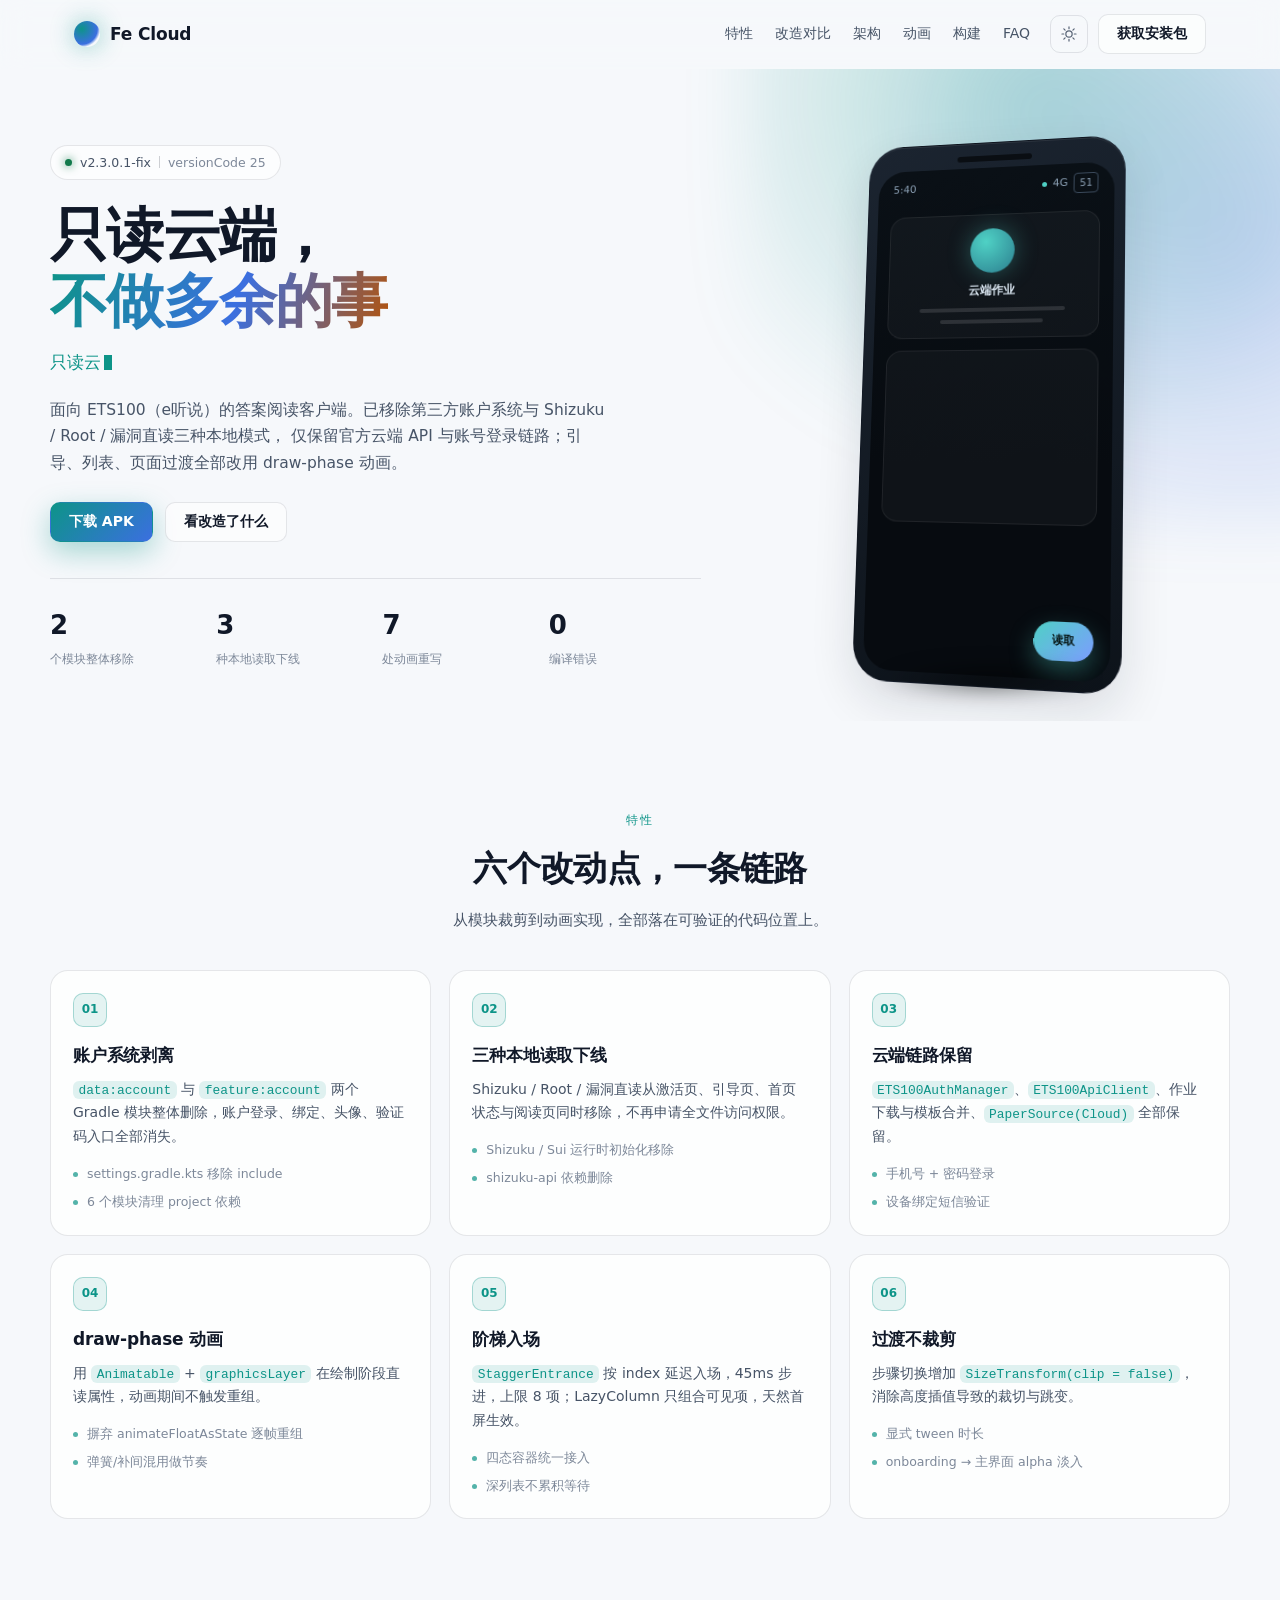
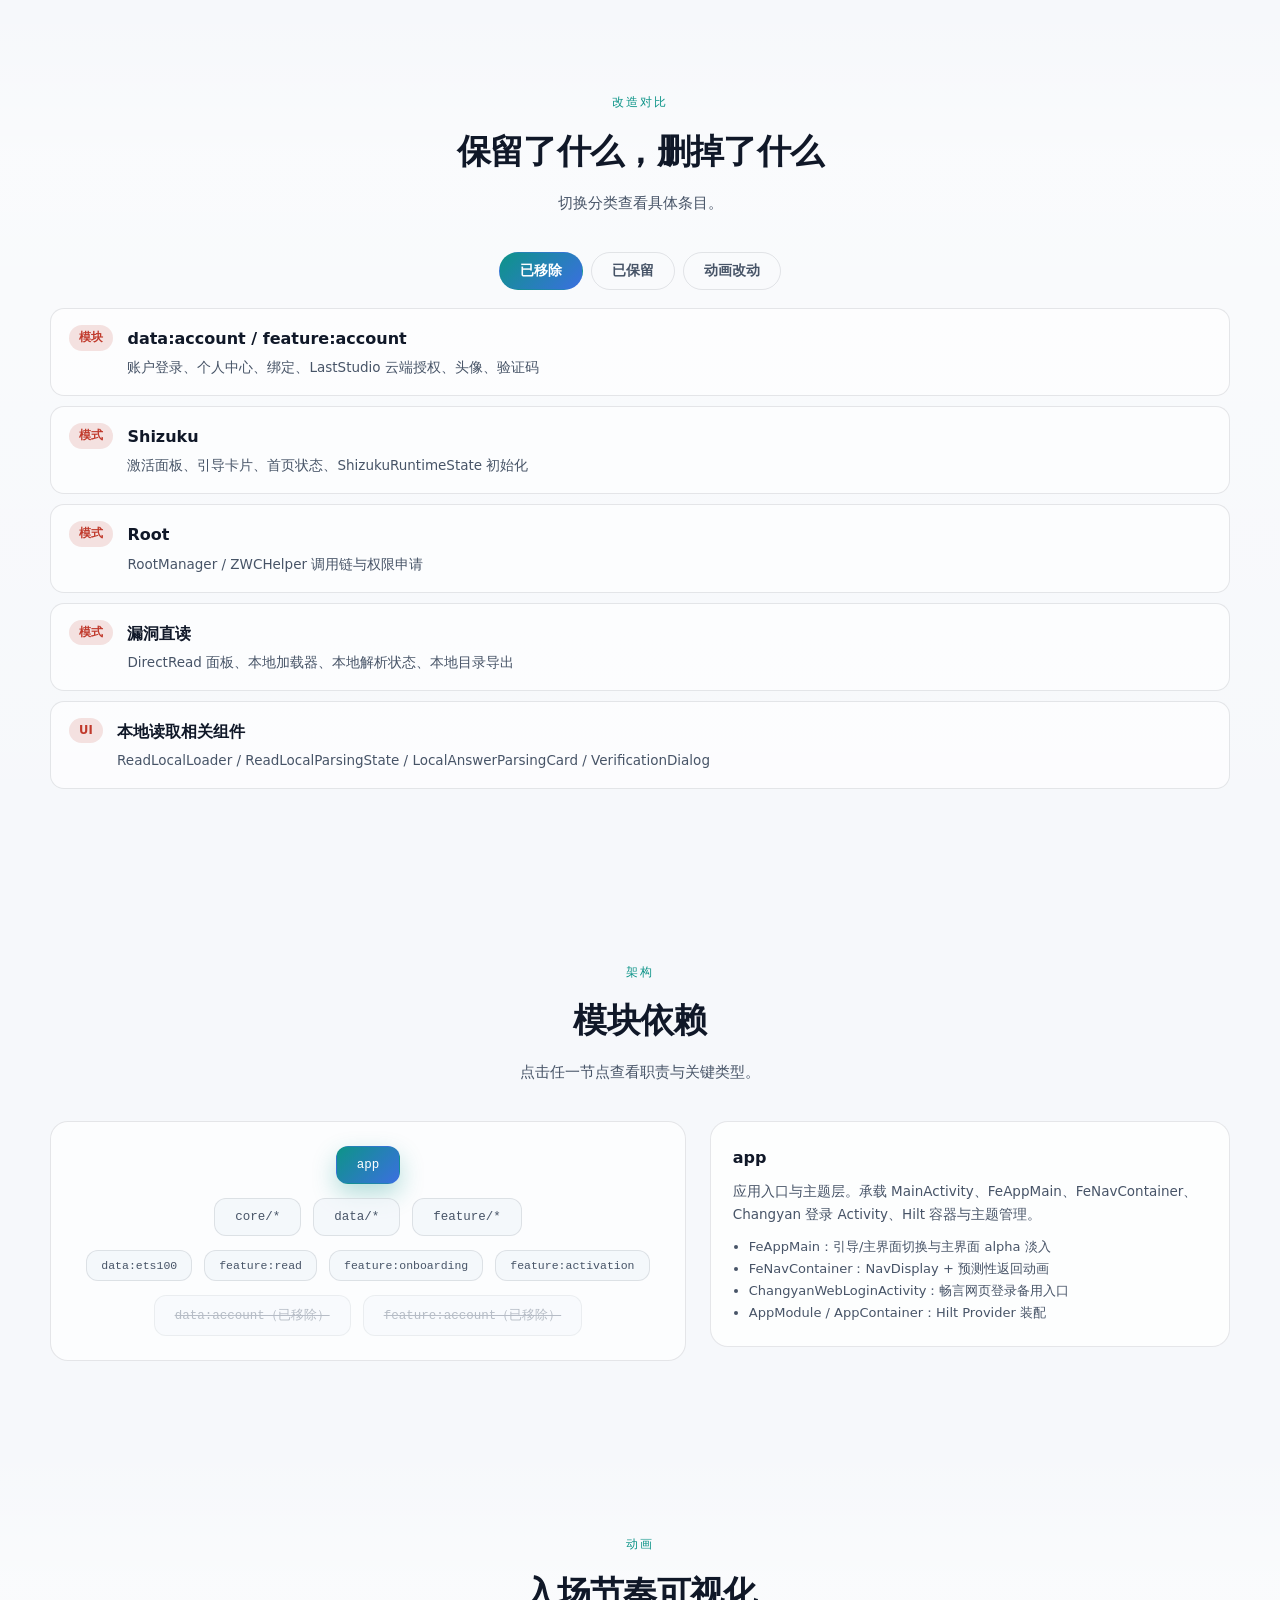
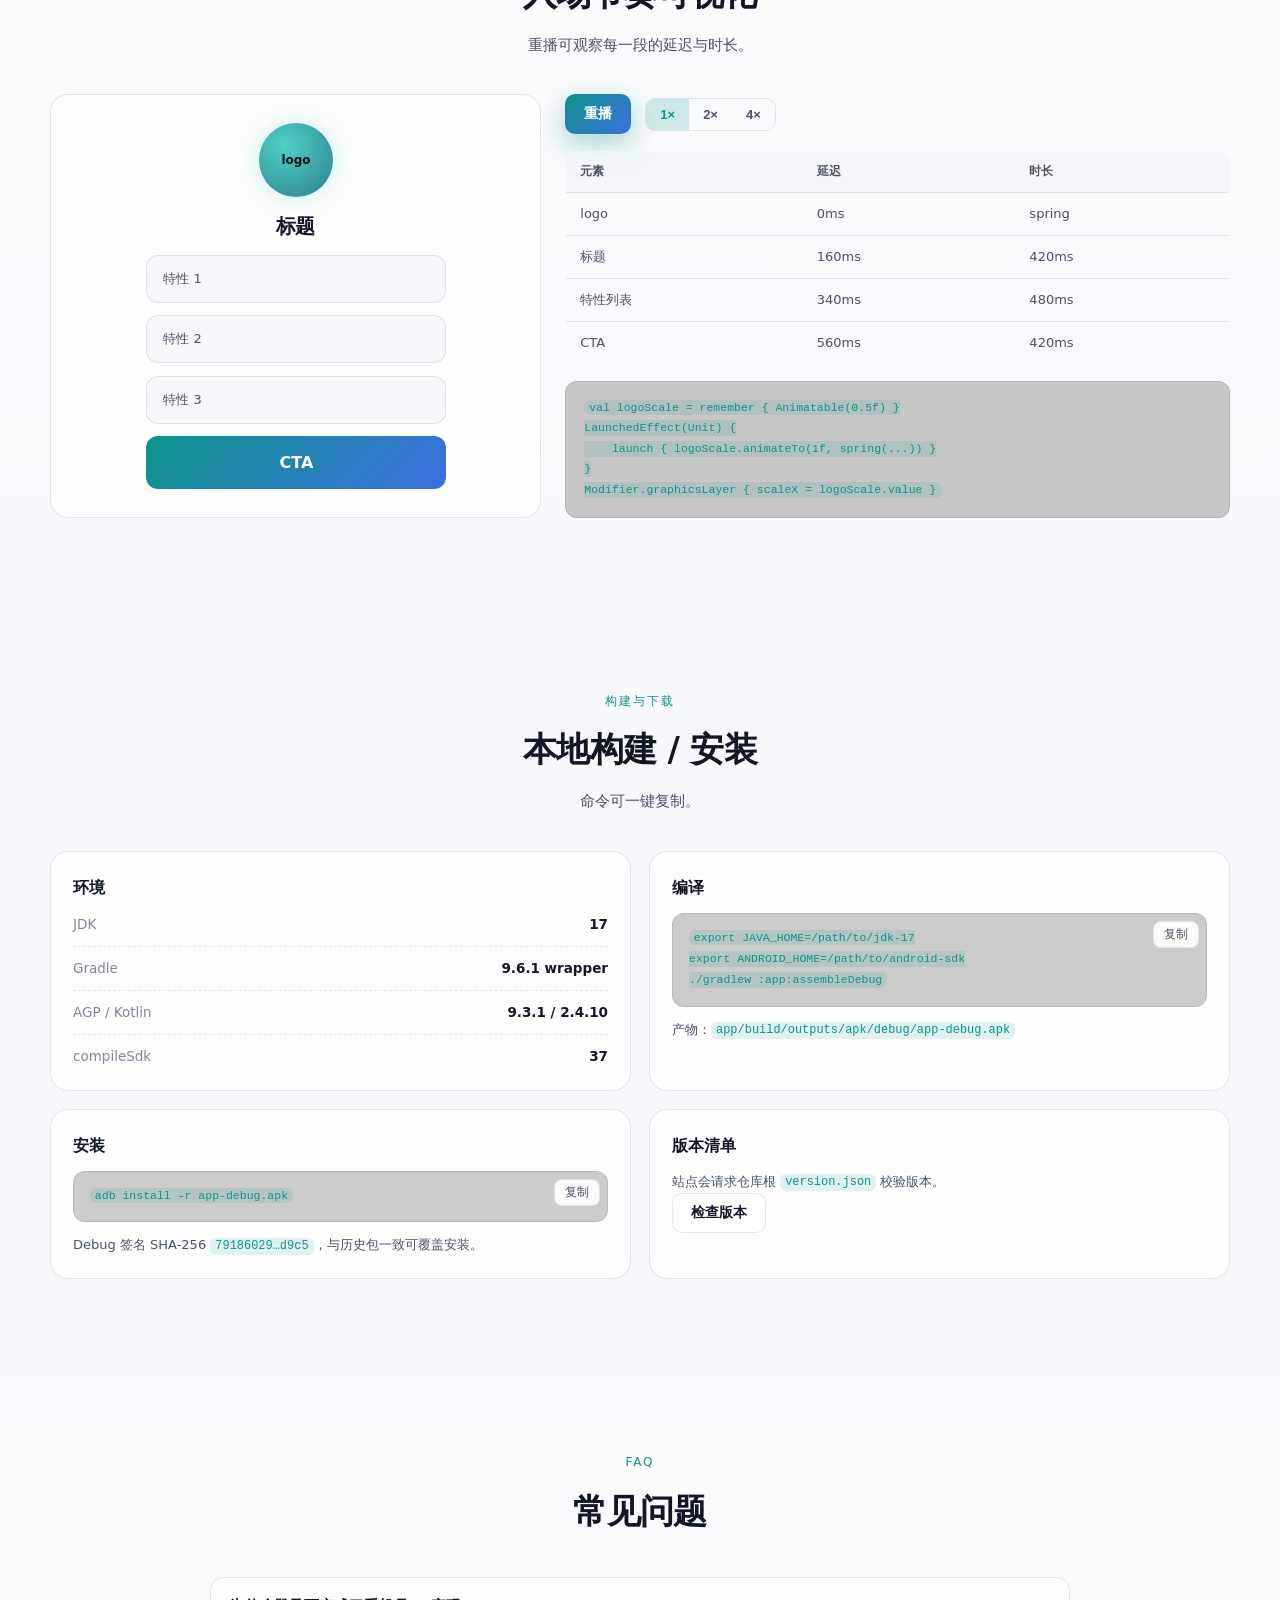
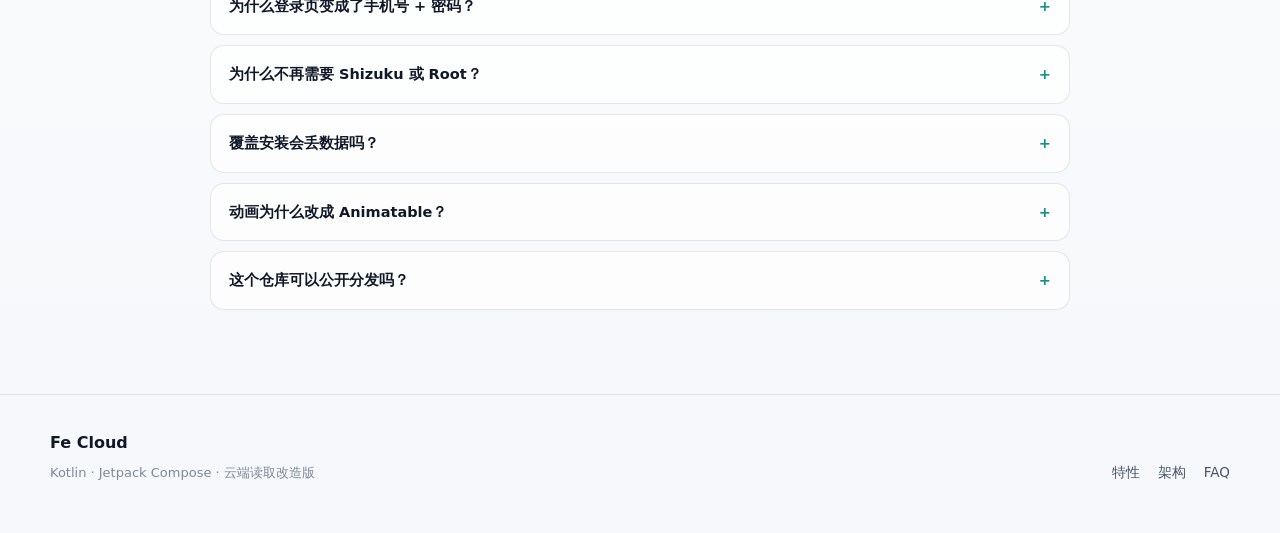
==== docs/index.html @ 799d650d "feat: 移除第三方账户与本地读取模式，仅保留云端链路；新增介绍站(docs)与 Pages 工作流" ====
<!DOCTYPE html>
<html lang="zh-CN" data-theme="dark">
<head>
<meta charset="UTF-8" />
<meta name="viewport" content="width=device-width, initial-scale=1, viewport-fit=cover" />
<title>Fe Cloud · ETS100 云端答案阅读器</title>
<meta name="description" content="Fe Cloud 是面向 ETS100（e听说）的云端答案阅读器：移除第三方账户与本地读取模式，仅保留云端 API 链路，Compose 动画全链路优化。" />
<meta name="theme-color" content="#0b0f14" />
<link rel="icon" href="assets/icon-192.png" type="image/png" />
<link rel="apple-touch-icon" href="assets/icon-192.png" />
<link rel="stylesheet" href="assets/style.css" />
<link rel="manifest" href="manifest.webmanifest" />
<script>
  /* 首屏前定主题，避免闪烁 */
  (function () {
    try {
      var t = localStorage.getItem("fe-cloud-theme");
      if (!t) t = matchMedia("(prefers-color-scheme: light)").matches ? "light" : "dark";
      document.documentElement.setAttribute("data-theme", t);
    } catch (e) {}
  })();
</script>
<meta property="og:title" content="Fe Cloud · ETS100 云端答案阅读器" />
<meta property="og:description" content="仅保留云端读取的 Compose 客户端，含完整动画与模块架构说明。" />
</head>
<body>
<div class="scroll-progress" id="scrollProgress" aria-hidden="true"></div>

<header class="nav" id="nav">
  <div class="nav-inner">
    <a class="brand" href="#top">
      <span class="brand-mark" aria-hidden="true"></span>
      <span class="brand-text">Fe Cloud</span>
    </a>
    <nav class="nav-links" aria-label="主导航">
      <a href="#features">特性</a>
      <a href="#diff">改造对比</a>
      <a href="#arch">架构</a>
      <a href="#motion">动画</a>
      <a href="#build">构建</a>
      <a href="#faq">FAQ</a>
    </nav>
    <div class="nav-actions">
      <button class="icon-btn" id="themeToggle" aria-label="切换主题" title="切换主题">
        <svg class="theme-icon" viewBox="0 0 24 24" aria-hidden="true" focusable="false">
          <path class="ic-moon" d="M21 12.8A9 9 0 1 1 11.2 3a7 7 0 0 0 9.8 9.8Z" />
          <g class="ic-sun">
            <circle cx="12" cy="12" r="4.2" />
            <path d="M12 2.6v2.4M12 19v2.4M2.6 12h2.4M19 12h2.4M5.1 5.1l1.7 1.7M17.2 17.2l1.7 1.7M18.9 5.1l-1.7 1.7M6.8 17.2l-1.7 1.7" />
          </g>
        </svg>
      </button>
      <a class="btn btn-ghost" href="#build">获取安装包</a>
      <button class="icon-btn nav-burger" id="navBurger" aria-label="打开菜单" aria-expanded="false">
        <span></span><span></span><span></span>
      </button>
    </div>
  </div>
</header>

<main id="top">
  <section class="hero" id="hero">
    <div class="hero-glow" aria-hidden="true"></div>
    <div class="hero-grid">
      <div class="hero-copy">
        <div class="pill" id="versionPill">
          <span class="pill-dot"></span>
          <span id="versionText">v2.3.0.1-fix</span>
          <span class="pill-sep"></span>
          <span class="pill-muted">versionCode <span id="versionCode">25</span></span>
        </div>
        <h1 class="hero-title">
          只读云端，<br />
          <span class="grad">不做多余的事</span>
        </h1>
        <p class="hero-sub" id="typer" aria-live="polite"></p>
        <p class="hero-desc">
          面向 ETS100（e听说）的答案阅读客户端。已移除第三方账户系统与 Shizuku / Root / 漏洞直读三种本地模式，
          仅保留官方云端 API 与账号登录链路；引导、列表、页面过渡全部改用 draw-phase 动画。
        </p>
        <div class="hero-cta">
          <a class="btn btn-primary" href="#build">下载 APK</a>
          <a class="btn btn-ghost" href="#diff">看改造了什么</a>
        </div>
        <div class="hero-stats" id="heroStats">
          <div class="stat">
            <span class="stat-num" data-count="2">0</span>
            <span class="stat-label">个模块整体移除</span>
          </div>
          <div class="stat">
            <span class="stat-num" data-count="3">0</span>
            <span class="stat-label">种本地读取下线</span>
          </div>
          <div class="stat">
            <span class="stat-num" data-count="7">0</span>
            <span class="stat-label">处动画重写</span>
          </div>
          <div class="stat">
            <span class="stat-num" data-count="0">0</span>
            <span class="stat-label">编译错误</span>
          </div>
        </div>
      </div>

      <div class="hero-device" id="tiltCard">
        <div class="device">
          <div class="device-notch"></div>
          <div class="device-screen">
            <div class="screen-statusbar">
              <span>5:40</span>
              <span class="sb-right"><i class="sb-dot"></i> 4G <span class="sb-batt">51</span></span>
            </div>
            <div class="screen-body">
              <div class="screen-card screen-hero">
                <div class="sc-icon"></div>
                <div class="sc-title">云端作业</div>
                <div class="sc-line"></div>
                <div class="sc-line short"></div>
              </div>
              <div class="screen-card screen-stagger" id="staggerDemo">
                <div class="st-item"></div>
                <div class="st-item"></div>
                <div class="st-item"></div>
                <div class="st-item"></div>
              </div>
            </div>
            <div class="screen-fab">读取</div>
          </div>
        </div>
        <div class="device-shadow" aria-hidden="true"></div>
      </div>
    </div>
  </section>

  <section class="section" id="features">
    <div class="section-head">
      <span class="eyebrow">特性</span>
      <h2>六个改动点，一条链路</h2>
      <p>从模块裁剪到动画实现，全部落在可验证的代码位置上。</p>
    </div>
    <div class="cards" id="featureCards">
      <article class="card" data-spot>
        <div class="card-icon">01</div>
        <h3>账户系统剥离</h3>
        <p><code>data:account</code> 与 <code>feature:account</code> 两个 Gradle 模块整体删除，账户登录、绑定、头像、验证码入口全部消失。</p>
        <ul class="card-list">
          <li>settings.gradle.kts 移除 include</li>
          <li>6 个模块清理 project 依赖</li>
        </ul>
      </article>
      <article class="card" data-spot>
        <div class="card-icon">02</div>
        <h3>三种本地读取下线</h3>
        <p>Shizuku / Root / 漏洞直读从激活页、引导页、首页状态与阅读页同时移除，不再申请全文件访问权限。</p>
        <ul class="card-list">
          <li>Shizuku / Sui 运行时初始化移除</li>
          <li>shizuku-api 依赖删除</li>
        </ul>
      </article>
      <article class="card" data-spot>
        <div class="card-icon">03</div>
        <h3>云端链路保留</h3>
        <p><code>ETS100AuthManager</code>、<code>ETS100ApiClient</code>、作业下载与模板合并、<code>PaperSource(Cloud)</code> 全部保留。</p>
        <ul class="card-list">
          <li>手机号 + 密码登录</li>
          <li>设备绑定短信验证</li>
        </ul>
      </article>
      <article class="card" data-spot>
        <div class="card-icon">04</div>
        <h3>draw-phase 动画</h3>
        <p>用 <code>Animatable</code> + <code>graphicsLayer</code> 在绘制阶段直读属性，动画期间不触发重组。</p>
        <ul class="card-list">
          <li>摒弃 animateFloatAsState 逐帧重组</li>
          <li>弹簧/补间混用做节奏</li>
        </ul>
      </article>
      <article class="card" data-spot>
        <div class="card-icon">05</div>
        <h3>阶梯入场</h3>
        <p><code>StaggerEntrance</code> 按 index 延迟入场，45ms 步进，上限 8 项；LazyColumn 只组合可见项，天然首屏生效。</p>
        <ul class="card-list">
          <li>四态容器统一接入</li>
          <li>深列表不累积等待</li>
        </ul>
      </article>
      <article class="card" data-spot>
        <div class="card-icon">06</div>
        <h3>过渡不裁剪</h3>
        <p>步骤切换增加 <code>SizeTransform(clip = false)</code>，消除高度插值导致的裁切与跳变。</p>
        <ul class="card-list">
          <li>显式 tween 时长</li>
          <li>onboarding → 主界面 alpha 淡入</li>
        </ul>
      </article>
    </div>
  </section>

  <section class="section section-alt" id="diff">
    <div class="section-head">
      <span class="eyebrow">改造对比</span>
      <h2>保留了什么，删掉了什么</h2>
      <p>切换分类查看具体条目。</p>
    </div>
    <div class="tabs" role="tablist" aria-label="改造对比">
      <button class="tab is-active" role="tab" aria-selected="true" data-tab="removed">已移除</button>
      <button class="tab" role="tab" aria-selected="false" data-tab="kept">已保留</button>
      <button class="tab" role="tab" aria-selected="false" data-tab="anim">动画改动</button>
    </div>
    <div class="tab-panels">
      <div class="tab-panel is-active" data-panel="removed" role="tabpanel">
        <div class="list-row"><span class="tag tag-red">模块</span><div><b>data:account / feature:account</b><p>账户登录、个人中心、绑定、LastStudio 云端授权、头像、验证码</p></div></div>
        <div class="list-row"><span class="tag tag-red">模式</span><div><b>Shizuku</b><p>激活面板、引导卡片、首页状态、ShizukuRuntimeState 初始化</p></div></div>
        <div class="list-row"><span class="tag tag-red">模式</span><div><b>Root</b><p>RootManager / ZWCHelper 调用链与权限申请</p></div></div>
        <div class="list-row"><span class="tag tag-red">模式</span><div><b>漏洞直读</b><p>DirectRead 面板、本地加载器、本地解析状态、本地目录导出</p></div></div>
        <div class="list-row"><span class="tag tag-red">UI</span><div><b>本地读取相关组件</b><p>ReadLocalLoader / ReadLocalParsingState / LocalAnswerParsingCard / VerificationDialog</p></div></div>
      </div>
      <div class="tab-panel" data-panel="kept" role="tabpanel">
        <div class="list-row"><span class="tag tag-green">账号</span><div><b>ETS100AuthManager</b><p>手机号 + 密码登录、token 持久化、设备绑定短信验证</p></div></div>
        <div class="list-row"><span class="tag tag-green">账号</span><div><b>ChangyanWebLoginActivity</b><p>畅言网页登录，作为账号获取的备用入口</p></div></div>
        <div class="list-row"><span class="tag tag-green">云端</span><div><b>ETS100ApiClient</b><p>作业列表、下载、模板合并、答案解析</p></div></div>
        <div class="list-row"><span class="tag tag-green">云端</span><div><b>PaperSource(Cloud) / CloudMerge</b><p>云端试卷数据模型与合并模板</p></div></div>
        <div class="list-row"><span class="tag tag-green">Native</span><div><b>libresolver.so / libcloud.so</b><p>arm64-v8a 原生解析组件</p></div></div>
      </div>
      <div class="tab-panel" data-panel="anim" role="tabpanel">
        <div class="list-row"><span class="tag tag-blue">引导</span><div><b>WelcomeStep</b><p>logo spring 缩放 + alpha，标题 160ms、特性 340ms、CTA 560ms 阶梯入场</p></div></div>
        <div class="list-row"><span class="tag tag-blue">引导</span><div><b>ModeStep / FinishStep</b><p>三段 stagger 上滑淡入，图标弹性缩放</p></div></div>
        <div class="list-row"><span class="tag tag-blue">引导</span><div><b>StepIndicator</b><p>连续进度条 scaleX 插值 + 文案淡入切换</p></div></div>
        <div class="list-row"><span class="tag tag-blue">切换</span><div><b>OnboardingScreen</b><p>slide + fade，SizeTransform(clip = false) 防裁剪</p></div></div>
        <div class="list-row"><span class="tag tag-blue">阅读</span><div><b>ReadScreen / ReadCloudContent</b><p>四态入场 + 列表项 StaggerEntrance（45ms 步进）</p></div></div>
        <div class="list-row"><span class="tag tag-blue">设置</span><div><b>SettingsScreen</b><p>内容块淡入 + 28dp 上滑</p></div></div>
      </div>
    </div>
  </section>

  <section class="section" id="arch">
    <div class="section-head">
      <span class="eyebrow">架构</span>
      <h2>模块依赖</h2>
      <p>点击任一节点查看职责与关键类型。</p>
    </div>
    <div class="arch-wrap">
      <div class="arch-graph" id="archGraph">
        <button class="node node-app" data-node="app">app</button>
        <div class="arch-row">
          <button class="node" data-node="core">core/*</button>
          <button class="node" data-node="data">data/*</button>
          <button class="node" data-node="feature">feature/*</button>
        </div>
        <div class="arch-row arch-row-sub">
          <button class="node node-sub" data-node="ets100">data:ets100</button>
          <button class="node node-sub" data-node="read">feature:read</button>
          <button class="node node-sub" data-node="onboarding">feature:onboarding</button>
          <button class="node node-sub" data-node="activation">feature:activation</button>
        </div>
        <div class="arch-row arch-row-sub">
          <button class="node node-removed" disabled>data:account（已移除）</button>
          <button class="node node-removed" disabled>feature:account（已移除）</button>
        </div>
      </div>
      <aside class="arch-detail" id="archDetail" aria-live="polite">
        <h3>选择左侧节点</h3>
        <p>每个模块的职责、关键类与被裁剪部分都会显示在这里。</p>
      </aside>
    </div>
  </section>

  <section class="section section-alt" id="motion">
    <div class="section-head">
      <span class="eyebrow">动画</span>
      <h2>入场节奏可视化</h2>
      <p>重播可观察每一段的延迟与时长。</p>
    </div>
    <div class="motion-demo">
      <div class="motion-stage" id="motionStage">
        <div class="m-node m-logo">logo</div>
        <div class="m-node m-title">标题</div>
        <div class="m-node m-row">特性 1</div>
        <div class="m-node m-row">特性 2</div>
        <div class="m-node m-row">特性 3</div>
        <div class="m-node m-cta">CTA</div>
      </div>
      <div class="motion-side">
        <div class="motion-controls">
          <button class="btn btn-primary" id="motionReplay">重播</button>
          <div class="speed" id="speedGroup" role="group" aria-label="速度">
            <button class="speed-btn is-active" data-speed="1">1×</button>
            <button class="speed-btn" data-speed="2">2×</button>
            <button class="speed-btn" data-speed="4">4×</button>
          </div>
        </div>
        <table class="timeline">
          <thead><tr><th>元素</th><th>延迟</th><th>时长</th></tr></thead>
          <tbody>
            <tr><td>logo</td><td>0ms</td><td>spring</td></tr>
            <tr><td>标题</td><td>160ms</td><td>420ms</td></tr>
            <tr><td>特性列表</td><td>340ms</td><td>480ms</td></tr>
            <tr><td>CTA</td><td>560ms</td><td>420ms</td></tr>
          </tbody>
        </table>
        <pre class="code"><code>val logoScale = remember { Animatable(0.5f) }
LaunchedEffect(Unit) {
    launch { logoScale.animateTo(1f, spring(...)) }
}
Modifier.graphicsLayer { scaleX = logoScale.value }</code></pre>
      </div>
    </div>
  </section>

  <section class="section" id="build">
    <div class="section-head">
      <span class="eyebrow">构建与下载</span>
      <h2>本地构建 / 安装</h2>
      <p>命令可一键复制。</p>
    </div>
    <div class="build-grid">
      <div class="build-card">
        <h3>环境</h3>
        <ul class="kv">
          <li><span>JDK</span><b>17</b></li>
          <li><span>Gradle</span><b>9.6.1 wrapper</b></li>
          <li><span>AGP / Kotlin</span><b>9.3.1 / 2.4.10</b></li>
          <li><span>compileSdk</span><b>37</b></li>
        </ul>
      </div>
      <div class="build-card">
        <h3>编译</h3>
        <div class="copybox">
          <pre><code id="cmdBuild">export JAVA_HOME=/path/to/jdk-17
export ANDROID_HOME=/path/to/android-sdk
./gradlew :app:assembleDebug</code></pre>
          <button class="copy-btn" data-copy="#cmdBuild">复制</button>
        </div>
        <p class="hint">产物：<code>app/build/outputs/apk/debug/app-debug.apk</code></p>
      </div>
      <div class="build-card">
        <h3>安装</h3>
        <div class="copybox">
          <pre><code id="cmdInstall">adb install -r app-debug.apk</code></pre>
          <button class="copy-btn" data-copy="#cmdInstall">复制</button>
        </div>
        <p class="hint">Debug 签名 SHA-256 <code>79186029…d9c5</code>，与历史包一致可覆盖安装。</p>
      </div>
      <div class="build-card">
        <h3>版本清单</h3>
        <p class="hint">站点会请求仓库根 <code>version.json</code> 校验版本。</p>
        <button class="btn btn-ghost" id="checkVersion">检查版本</button>
        <div class="json-out" id="versionOut" hidden></div>
      </div>
    </div>
  </section>

  <section class="section section-alt" id="faq">
    <div class="section-head">
      <span class="eyebrow">FAQ</span>
      <h2>常见问题</h2>
    </div>
    <div class="faq" id="faqList">
      <details>
        <summary>为什么登录页变成了手机号 + 密码？</summary>
        <p>云端模式使用 <code>ETS100AuthManager</code> 直接调用 ETS100 登录接口（手机号 + 密码 + deviceCode），首次设备需短信验证。畅言网页登录仅作为备用入口。</p>
      </details>
      <details>
        <summary>为什么不再需要 Shizuku 或 Root？</summary>
        <p>三种本地读取模式已整体移除，读取路径只走官方云端 API，因此不再申请全文件访问权限，也不再初始化 Shizuku/Sui 运行时。</p>
      </details>
      <details>
        <summary>覆盖安装会丢数据吗？</summary>
        <p>签名证书一致，覆盖安装保留 <code>SharedPreferences</code>。若想重新体验引导动画，需清除应用数据，而非卸载重装。</p>
      </details>
      <details>
        <summary>动画为什么改成 Animatable？</summary>
        <p><code>animateFloatAsState</code> 在 <code>graphicsLayer</code> 里读普通 Float 会导致每帧重组整棵树；改用 <code>Animatable.value</code> 在 draw phase 直读，动画期间零重组。</p>
      </details>
      <details>
        <summary>这个仓库可以公开分发吗？</summary>
        <p>原始项目声明源码闭源并禁止重新打包分发。本仓库仅作本地改造与个人备份，公开分发需先取得原始作者授权。</p>
      </details>
    </div>
  </section>
</main>

<footer class="footer">
  <div class="footer-inner">
    <div>
      <div class="brand-text">Fe Cloud</div>
      <p class="muted">Kotlin · Jetpack Compose · 云端读取改造版</p>
    </div>
    <div class="footer-links">
      <a href="#features">特性</a>
      <a href="#arch">架构</a>
      <a href="#faq">FAQ</a>
    </div>
  </div>
</footer>

<div class="toast" id="toast" role="status" aria-live="polite"></div>
<script src="assets/main.js"></script>
</body>
</html>
---- docs/assets/style.css ----
/* ============================================================
   Fe Cloud · site stylesheet
   Design tokens → layout → components → responsive
   ============================================================ */

:root {
  --bg: #0b0f14;
  --bg-soft: #0f151c;
  --panel: #131b24;
  --panel-2: #172230;
  --line: rgba(255, 255, 255, 0.08);
  --line-strong: rgba(255, 255, 255, 0.16);
  --text: #eef3f8;
  --text-dim: #9fb0c2;
  --text-mute: #6f8199;
  --brand: #4fd1c5;
  --brand-2: #7c9cff;
  --accent: #ffb86b;
  --red: #ff8080;
  --green: #7ee2a8;
  --blue: #86b7ff;
  --shadow: 0 20px 60px rgba(0, 0, 0, 0.45);
  --radius: 18px;
  --radius-sm: 12px;
  --maxw: 1180px;
  --ease: cubic-bezier(0.22, 1, 0.36, 1);
}

[data-theme="light"] {
  --bg: #f6f8fb;
  --bg-soft: #ffffff;
  --panel: #ffffff;
  --panel-2: #f1f5fa;
  --line: rgba(16, 24, 40, 0.1);
  --line-strong: rgba(16, 24, 40, 0.2);
  --text: #101828;
  --text-dim: #475467;
  --text-mute: #7d8899;
  --brand: #0d9488;
  --brand-2: #3b6fe0;
  --accent: #b45309;
  --red: #c0392b;
  --green: #127a4c;
  --blue: #1d4ed8;
  --shadow: 0 18px 48px rgba(16, 24, 40, 0.12);
}

* { box-sizing: border-box; }

html { scroll-behavior: smooth; }

body {
  margin: 0;
  background: var(--bg);
  color: var(--text);
  font-family: "Inter", "PingFang SC", "Hiragino Sans GB", "Microsoft YaHei", system-ui, -apple-system, sans-serif;
  line-height: 1.7;
  -webkit-font-smoothing: antialiased;
  overflow-x: hidden;
}

img { max-width: 100%; display: block; }

a { color: inherit; text-decoration: none; }

code, pre {
  font-family: "JetBrains Mono", "SF Mono", ui-monospace, Menlo, Consolas, monospace;
  font-size: 0.92em;
}

code {
  background: color-mix(in srgb, var(--brand) 12%, transparent);
  color: var(--brand);
  padding: 0.12em 0.42em;
  border-radius: 6px;
}

/* ---------- scroll progress ---------- */

.scroll-progress {
  position: fixed;
  inset: 0 auto auto 0;
  height: 2px;
  width: 0%;
  background: linear-gradient(90deg, var(--brand), var(--brand-2), var(--accent));
  z-index: 100;
  transition: width 0.08s linear;
}

/* ---------- nav ---------- */

.nav {
  position: sticky;
  top: 0;
  z-index: 90;
  backdrop-filter: blur(14px);
  background: color-mix(in srgb, var(--bg) 72%, transparent);
  border-bottom: 1px solid transparent;
  transition: border-color 0.25s, background 0.25s;
}

.nav.is-scrolled {
  border-bottom-color: var(--line);
  background: color-mix(in srgb, var(--bg) 88%, transparent);
}

.nav-inner {
  max-width: var(--maxw);
  margin: 0 auto;
  padding: 14px 24px;
  display: flex;
  align-items: center;
  gap: 20px;
}

.brand {
  display: inline-flex;
  align-items: center;
  gap: 10px;
  font-weight: 700;
  letter-spacing: -0.01em;
}

.brand-mark {
  width: 26px;
  height: 26px;
  border-radius: 50%;
  background: radial-gradient(circle at 30% 30%, var(--brand), var(--brand-2) 60%, transparent 72%);
  box-shadow: 0 0 24px color-mix(in srgb, var(--brand) 45%, transparent);
}

.brand-text { font-size: 17px; }

.nav-links {
  display: flex;
  gap: 22px;
  margin-left: auto;
  font-size: 14px;
  color: var(--text-dim);
}

.nav-links a {
  position: relative;
  padding: 4px 0;
  transition: color 0.2s;
}

.nav-links a::after {
  content: "";
  position: absolute;
  left: 0;
  bottom: 0;
  width: 100%;
  height: 1px;
  background: var(--brand);
  transform: scaleX(0);
  transform-origin: left;
  transition: transform 0.28s var(--ease);
}

.nav-links a:hover { color: var(--text); }
.nav-links a:hover::after { transform: scaleX(1); }

.nav-actions { display: flex; align-items: center; gap: 10px; }

.icon-btn {
  width: 38px;
  height: 38px;
  display: grid;
  place-items: center;
  border-radius: 10px;
  border: 1px solid var(--line);
  background: transparent;
  color: var(--text-dim);
  cursor: pointer;
  transition: border-color 0.2s, color 0.2s, transform 0.2s;
}

.icon-btn:hover { color: var(--text); border-color: var(--line-strong); transform: translateY(-1px); }

.theme-icon { width: 18px; height: 18px; display: block; fill: none; stroke: currentColor; stroke-width: 1.6; stroke-linecap: round; stroke-linejoin: round; opacity: 0.9; }
.theme-icon .ic-sun { display: none; }
[data-theme="dark"] .theme-icon .ic-moon { display: block; }
[data-theme="light"] .theme-icon .ic-moon { display: none; }
[data-theme="light"] .theme-icon .ic-sun { display: block; }
.icon-btn:hover .theme-icon { opacity: 1; }

.btn {
  display: inline-flex;
  align-items: center;
  justify-content: center;
  gap: 8px;
  height: 40px;
  padding: 0 18px;
  border-radius: 10px;
  font-size: 14px;
  font-weight: 600;
  border: 1px solid transparent;
  cursor: pointer;
  transition: transform 0.18s var(--ease), box-shadow 0.25s, background 0.2s, border-color 0.2s;
}

.btn-primary {
  background: linear-gradient(135deg, var(--brand), var(--brand-2));
  color: #04120f;
  box-shadow: 0 10px 28px color-mix(in srgb, var(--brand) 35%, transparent);
}

[data-theme="light"] .btn-primary { color: #fff; }

.btn-primary:hover { transform: translateY(-2px); box-shadow: 0 16px 36px color-mix(in srgb, var(--brand) 45%, transparent); }

.btn-ghost {
  border-color: var(--line);
  color: var(--text);
  background: color-mix(in srgb, var(--panel) 60%, transparent);
}

.btn-ghost:hover { border-color: var(--line-strong); transform: translateY(-1px); }

.nav-burger { display: none; flex-direction: column; gap: 4px; }
.nav-burger span {
  width: 18px; height: 2px; border-radius: 2px; background: var(--text-dim); transition: transform 0.24s, opacity 0.24s;
}

/* ---------- hero ---------- */

.hero {
  position: relative;
  padding: 64px 24px 40px;
  overflow: hidden;
}

.hero-glow {
  position: absolute;
  top: -260px;
  right: -180px;
  width: 720px;
  height: 720px;
  background:
    radial-gradient(circle at 40% 40%, color-mix(in srgb, var(--brand) 30%, transparent), transparent 62%),
    radial-gradient(circle at 70% 60%, color-mix(in srgb, var(--brand-2) 26%, transparent), transparent 60%);
  filter: blur(30px);
  pointer-events: none;
  animation: glowFloat 12s ease-in-out infinite alternate;
}

@keyframes glowFloat {
  from { transform: translate3d(0, 0, 0) scale(1); }
  to   { transform: translate3d(-40px, 40px, 0) scale(1.08); }
}

.hero-grid {
  max-width: var(--maxw);
  margin: 0 auto;
  display: grid;
  grid-template-columns: minmax(0, 1.15fr) minmax(0, 0.85fr);
  gap: 48px;
  align-items: center;
}

.hero-copy { position: relative; z-index: 2; }

.pill {
  display: inline-flex;
  align-items: center;
  gap: 8px;
  padding: 6px 14px;
  border-radius: 999px;
  border: 1px solid var(--line);
  background: color-mix(in srgb, var(--panel) 70%, transparent);
  font-size: 12.5px;
  color: var(--text-dim);
}

.pill-dot {
  width: 7px; height: 7px; border-radius: 50%;
  background: var(--green);
  box-shadow: 0 0 10px var(--green);
  animation: pulseDot 2s ease-in-out infinite;
}

@keyframes pulseDot {
  0%, 100% { opacity: 1; transform: scale(1); }
  50% { opacity: 0.55; transform: scale(0.82); }
}

.pill-sep { width: 1px; height: 12px; background: var(--line-strong); }
.pill-muted { color: var(--text-mute); }

.hero-title {
  margin: 22px 0 0;
  font-size: clamp(34px, 4.6vw, 58px);
  line-height: 1.14;
  letter-spacing: -0.03em;
  font-weight: 800;
}

.grad {
  background: linear-gradient(110deg, var(--brand), var(--brand-2) 55%, var(--accent));
  -webkit-background-clip: text;
  background-clip: text;
  color: transparent;
}

.hero-sub {
  margin: 16px 0 0;
  font-size: 17px;
  font-weight: 500;
  color: var(--brand);
  min-height: 26px;
  font-family: "JetBrains Mono", ui-monospace, monospace;
}

.hero-sub::after {
  content: "";
  display: inline-block;
  width: 8px;
  height: 15px;
  margin-left: 3px;
  background: var(--brand);
  vertical-align: -2px;
  animation: caret 1s steps(2, start) infinite;
}

@keyframes caret { 0%, 100% { opacity: 1; } 50% { opacity: 0; } }

.hero-desc {
  margin: 18px 0 0;
  max-width: 560px;
  color: var(--text-dim);
  font-size: 15.5px;
}

.hero-cta { display: flex; gap: 12px; margin-top: 26px; flex-wrap: wrap; }

.hero-stats {
  display: grid;
  grid-template-columns: repeat(4, minmax(0, 1fr));
  gap: 14px;
  margin-top: 36px;
  padding-top: 24px;
  border-top: 1px solid var(--line);
}

.stat { display: flex; flex-direction: column; gap: 2px; }

.stat-num {
  font-size: 26px;
  font-weight: 800;
  letter-spacing: -0.02em;
  color: var(--text);
  font-variant-numeric: tabular-nums;
}

.stat-label { font-size: 12px; color: var(--text-mute); }

/* ---------- device ---------- */

.hero-device { position: relative; display: grid; place-items: center; perspective: 1000px; }

.device {
  width: 268px;
  height: 548px;
  border-radius: 36px;
  padding: 10px;
  background: linear-gradient(160deg, #1b2430, #0d131a);
  border: 1px solid var(--line-strong);
  box-shadow: var(--shadow), inset 0 1px 0 rgba(255, 255, 255, 0.08);
  transform: rotateY(-12deg) rotateX(6deg);
  transition: transform 0.5s var(--ease);
  will-change: transform;
}

.device-notch {
  width: 78px; height: 6px; border-radius: 999px; margin: 3px auto 7px;
  background: #0a0e13;
}

.device-screen {
  position: relative;
  height: calc(100% - 16px);
  border-radius: 28px;
  overflow: hidden;
  background: linear-gradient(180deg, #0a1016, #070b10 60%);
  display: flex;
  flex-direction: column;
}

.screen-statusbar {
  display: flex; justify-content: space-between; align-items: center;
  padding: 10px 16px 6px;
  font-size: 11px; color: #8ea3b8;
}

.sb-right { display: inline-flex; align-items: center; gap: 6px; }
.sb-dot { width: 5px; height: 5px; border-radius: 50%; background: #4fd1c5; display: inline-block; }
.sb-batt { padding: 1px 5px; border: 1px solid #3b4a5c; border-radius: 4px; font-size: 10px; }

.screen-body { flex: 1; padding: 12px 14px; display: flex; flex-direction: column; gap: 12px; }

.screen-card {
  border-radius: 16px;
  border: 1px solid rgba(255, 255, 255, 0.07);
  background: rgba(255, 255, 255, 0.035);
  padding: 14px;
}

.screen-hero { display: flex; flex-direction: column; align-items: center; gap: 8px; }

.sc-icon {
  width: 46px; height: 46px; border-radius: 50%;
  background: radial-gradient(circle at 35% 30%, #4fd1c5, #2c7f8f);
  box-shadow: 0 0 24px rgba(79, 209, 197, 0.35);
}

.sc-title { font-size: 12px; font-weight: 700; color: #dbe7f2; }
.sc-line { height: 4px; width: 80%; border-radius: 4px; background: rgba(255, 255, 255, 0.12); }
.sc-line.short { width: 56%; }

.screen-stagger { display: flex; flex-direction: column; gap: 8px; }

.st-item {
  height: 30px;
  border-radius: 10px;
  background: linear-gradient(90deg, rgba(79, 209, 197, 0.16), rgba(124, 156, 255, 0.1));
  border: 1px solid rgba(79, 209, 197, 0.18);
  opacity: 0;
  transform: translateY(10px);
  animation: staggerIn 3.2s var(--ease) infinite;
}

#staggerDemo .st-item:nth-child(1) { animation-delay: 0.1s; }
#staggerDemo .st-item:nth-child(2) { animation-delay: 0.2s; }
#staggerDemo .st-item:nth-child(3) { animation-delay: 0.3s; }
#staggerDemo .st-item:nth-child(4) { animation-delay: 0.4s; }

@keyframes staggerIn {
  0%   { opacity: 0; transform: translateY(10px); }
  18%  { opacity: 1; transform: translateY(0); }
  70%  { opacity: 1; transform: translateY(0); }
  100% { opacity: 0; transform: translateY(10px); }
}

.screen-fab {
  position: absolute;
  right: 16px;
  bottom: 18px;
  padding: 9px 18px;
  border-radius: 999px;
  font-size: 11px;
  font-weight: 700;
  color: #04120f;
  background: linear-gradient(135deg, #4fd1c5, #7c9cff);
  box-shadow: 0 10px 24px rgba(79, 209, 197, 0.35);
}

.device-shadow {
  position: absolute;
  bottom: -18px;
  width: 220px;
  height: 40px;
  border-radius: 50%;
  background: radial-gradient(closest-side, rgba(0, 0, 0, 0.5), transparent);
  filter: blur(8px);
}

/* ---------- sections ---------- */

.section { padding: 84px 24px; }

.section-alt {
  background: linear-gradient(180deg, transparent, color-mix(in srgb, var(--panel) 42%, transparent) 18%, transparent);
}

.section-head {
  max-width: var(--maxw);
  margin: 0 auto 36px;
  text-align: center;
}

.eyebrow {
  display: inline-block;
  font-size: 12px;
  letter-spacing: 0.16em;
  text-transform: uppercase;
  color: var(--brand);
  margin-bottom: 10px;
}

.section-head h2 {
  margin: 0;
  font-size: clamp(24px, 3vw, 34px);
  letter-spacing: -0.02em;
  font-weight: 800;
}

.section-head p { margin: 10px auto 0; max-width: 620px; color: var(--text-dim); font-size: 15px; }

/* ---------- feature cards ---------- */

.cards {
  max-width: var(--maxw);
  margin: 0 auto;
  display: grid;
  grid-template-columns: repeat(3, minmax(0, 1fr));
  gap: 18px;
}

.card {
  position: relative;
  padding: 22px;
  border-radius: var(--radius);
  border: 1px solid var(--line);
  background: color-mix(in srgb, var(--panel) 78%, transparent);
  overflow: hidden;
  transform-style: preserve-3d;
  transition: transform 0.3s var(--ease), border-color 0.3s, box-shadow 0.3s;
}

.card::before {
  content: "";
  position: absolute;
  inset: 0;
  opacity: 0;
  background: radial-gradient(320px circle at var(--mx, 50%) var(--my, 0%), color-mix(in srgb, var(--brand) 16%, transparent), transparent 70%);
  transition: opacity 0.3s;
  pointer-events: none;
}

.card:hover { border-color: var(--line-strong); box-shadow: 0 18px 46px rgba(0, 0, 0, 0.28); }
.card:hover::before { opacity: 1; }

.card-icon {
  display: inline-grid;
  place-items: center;
  width: 34px; height: 34px;
  border-radius: 10px;
  font-size: 12px; font-weight: 800;
  color: var(--brand);
  border: 1px solid color-mix(in srgb, var(--brand) 30%, transparent);
  background: color-mix(in srgb, var(--brand) 10%, transparent);
}

.card h3 { margin: 14px 0 8px; font-size: 17px; letter-spacing: -0.01em; }

.card p { margin: 0; color: var(--text-dim); font-size: 14px; }

.card-list {
  margin: 14px 0 0;
  padding: 0;
  list-style: none;
  display: flex;
  flex-direction: column;
  gap: 7px;
}

.card-list li {
  font-size: 12.5px;
  color: var(--text-mute);
  padding-left: 14px;
  position: relative;
}

.card-list li::before {
  content: "";
  position: absolute;
  left: 0; top: 9px;
  width: 5px; height: 5px;
  border-radius: 50%;
  background: var(--brand);
  opacity: 0.7;
}

/* ---------- tabs ---------- */

.tabs {
  max-width: var(--maxw);
  margin: 0 auto 18px;
  display: flex;
  gap: 8px;
  justify-content: center;
  flex-wrap: wrap;
}

.tab {
  padding: 9px 20px;
  border-radius: 999px;
  border: 1px solid var(--line);
  background: transparent;
  color: var(--text-dim);
  font-size: 14px;
  font-weight: 600;
  cursor: pointer;
  transition: all 0.22s var(--ease);
}

.tab:hover { color: var(--text); border-color: var(--line-strong); }

.tab.is-active {
  color: #04120f;
  background: linear-gradient(135deg, var(--brand), var(--brand-2));
  border-color: transparent;
}

[data-theme="light"] .tab.is-active { color: #fff; }

.tab-panels { max-width: var(--maxw); margin: 0 auto; }

.tab-panel { display: none; }
.tab-panel.is-active { display: flex; flex-direction: column; gap: 10px; animation: panelIn 0.28s var(--ease); }

@keyframes panelIn {
  from { opacity: 0; transform: translateY(8px); }
  to   { opacity: 1; transform: translateY(0); }
}

.list-row {
  display: flex;
  gap: 14px;
  align-items: flex-start;
  padding: 16px 18px;
  border-radius: 14px;
  border: 1px solid var(--line);
  background: color-mix(in srgb, var(--panel) 62%, transparent);
}

.list-row p { margin: 4px 0 0; color: var(--text-dim); font-size: 13.5px; }

.tag {
  flex: none;
  padding: 3px 10px;
  border-radius: 999px;
  font-size: 11.5px;
  font-weight: 700;
  letter-spacing: 0.02em;
}

.tag-red   { color: var(--red);   background: color-mix(in srgb, var(--red) 14%, transparent); }
.tag-green { color: var(--green); background: color-mix(in srgb, var(--green) 14%, transparent); }
.tag-blue  { color: var(--blue);  background: color-mix(in srgb, var(--blue) 14%, transparent); }

/* ---------- architecture ---------- */

.arch-wrap {
  max-width: var(--maxw);
  margin: 0 auto;
  display: grid;
  grid-template-columns: minmax(0, 1.1fr) minmax(0, 0.9fr);
  gap: 24px;
  align-items: start;
}

.arch-graph {
  padding: 24px;
  border-radius: var(--radius);
  border: 1px solid var(--line);
  background: color-mix(in srgb, var(--panel) 70%, transparent);
  display: flex;
  flex-direction: column;
  gap: 14px;
  align-items: center;
}

.arch-row { display: flex; gap: 12px; flex-wrap: wrap; justify-content: center; }

.node {
  padding: 11px 20px;
  border-radius: 12px;
  border: 1px solid var(--line);
  background: color-mix(in srgb, var(--panel-2) 70%, transparent);
  color: var(--text-dim);
  font-family: "JetBrains Mono", ui-monospace, monospace;
  font-size: 12.5px;
  cursor: pointer;
  transition: all 0.22s var(--ease);
}

.node:hover { color: var(--text); border-color: var(--brand); transform: translateY(-2px); }

.node.is-active {
  color: #04120f;
  background: linear-gradient(135deg, var(--brand), var(--brand-2));
  border-color: transparent;
  box-shadow: 0 10px 24px color-mix(in srgb, var(--brand) 30%, transparent);
}

[data-theme="light"] .node.is-active { color: #fff; }

.node-app { border-color: color-mix(in srgb, var(--brand) 40%, transparent); color: var(--brand); }

.node-sub { font-size: 11.5px; padding: 8px 14px; }

.node-removed {
  color: var(--text-mute);
  text-decoration: line-through;
  opacity: 0.55;
  cursor: not-allowed;
}

.node-removed:hover { transform: none; border-color: var(--line); color: var(--text-mute); }

.arch-detail {
  position: sticky;
  top: 90px;
  padding: 22px;
  border-radius: var(--radius);
  border: 1px solid var(--line);
  background: color-mix(in srgb, var(--panel) 80%, transparent);
  min-height: 210px;
}

.arch-detail h3 { margin: 0 0 8px; font-size: 16px; }
.arch-detail p { margin: 0; color: var(--text-dim); font-size: 13.5px; }
.arch-detail .kv { margin: 12px 0 0; }

.arch-detail ul { margin: 10px 0 0; padding-left: 16px; color: var(--text-dim); font-size: 13px; }

/* ---------- motion demo ---------- */

.motion-demo {
  max-width: var(--maxw);
  margin: 0 auto;
  display: grid;
  grid-template-columns: minmax(0, 0.85fr) minmax(0, 1.15fr);
  gap: 24px;
}

.motion-stage {
  padding: 26px 24px;
  border-radius: var(--radius);
  border: 1px solid var(--line);
  background: color-mix(in srgb, var(--panel) 72%, transparent);
  display: flex;
  flex-direction: column;
  gap: 12px;
  align-items: center;
  min-height: 420px;
  justify-content: center;
  overflow: hidden;
}

.m-node {
  opacity: 0;
  transform: translateY(22px);
}

.m-node.is-in { animation: motionIn 0.42s var(--ease) forwards; }

@keyframes motionIn {
  to { opacity: 1; transform: translateY(0); }
}

.m-logo {
  width: 74px; height: 74px; border-radius: 50%;
  display: grid; place-items: center;
  font-size: 12px; font-weight: 700; color: #04120f;
  background: radial-gradient(circle at 35% 30%, #4fd1c5, #2c7f8f);
  box-shadow: 0 0 30px rgba(79, 209, 197, 0.3);
}

.m-logo.is-in { animation: logoIn 0.52s var(--ease) forwards; }

@keyframes logoIn {
  from { opacity: 0; transform: scale(0.5); }
  60%  { opacity: 1; transform: scale(1.06); }
  to   { opacity: 1; transform: scale(1); }
}

.m-title { font-size: 20px; font-weight: 800; letter-spacing: -0.02em; }

.m-row {
  width: 100%;
  max-width: 300px;
  padding: 12px 16px;
  border-radius: 12px;
  border: 1px solid var(--line);
  background: color-mix(in srgb, var(--panel-2) 70%, transparent);
  font-size: 13px;
  color: var(--text-dim);
}

.m-cta {
  width: 100%;
  max-width: 300px;
  text-align: center;
  padding: 13px 16px;
  border-radius: 12px;
  font-weight: 700;
  color: #04120f;
  background: linear-gradient(135deg, var(--brand), var(--brand-2));
}

[data-theme="light"] .m-cta { color: #fff; }

.motion-side { display: flex; flex-direction: column; gap: 16px; }

.motion-controls { display: flex; align-items: center; gap: 14px; flex-wrap: wrap; }

.speed { display: inline-flex; border: 1px solid var(--line); border-radius: 10px; overflow: hidden; }

.speed-btn {
  padding: 8px 14px;
  border: 0;
  background: transparent;
  color: var(--text-dim);
  font-size: 13px;
  font-weight: 600;
  cursor: pointer;
  transition: background 0.2s, color 0.2s;
}

.speed-btn.is-active { background: color-mix(in srgb, var(--brand) 18%, transparent); color: var(--brand); }

.timeline {
  width: 100%;
  border-collapse: collapse;
  font-size: 13px;
  border-radius: 12px;
  overflow: hidden;
  border: 1px solid var(--line);
}

.timeline th, .timeline td {
  padding: 10px 14px;
  text-align: left;
  border-bottom: 1px solid var(--line);
}

.timeline th { background: color-mix(in srgb, var(--panel-2) 70%, transparent); color: var(--text-dim); font-weight: 600; font-size: 12px; }
.timeline tr:last-child td { border-bottom: 0; }
.timeline td { color: var(--text-dim); font-variant-numeric: tabular-nums; }

.code {
  margin: 0;
  padding: 16px 18px;
  border-radius: 12px;
  border: 1px solid var(--line);
  background: color-mix(in srgb, #000 22%, var(--panel));
  overflow-x: auto;
  font-size: 12.5px;
  line-height: 1.65;
  color: var(--text-dim);
}

/* ---------- build ---------- */

.build-grid {
  max-width: var(--maxw);
  margin: 0 auto;
  display: grid;
  grid-template-columns: repeat(2, minmax(0, 1fr));
  gap: 18px;
}

.build-card {
  padding: 22px;
  border-radius: var(--radius);
  border: 1px solid var(--line);
  background: color-mix(in srgb, var(--panel) 74%, transparent);
}

.build-card h3 { margin: 0 0 12px; font-size: 16px; }

.kv { margin: 0; padding: 0; list-style: none; display: flex; flex-direction: column; gap: 10px; }

.kv li {
  display: flex;
  justify-content: space-between;
  gap: 12px;
  font-size: 13.5px;
  padding-bottom: 10px;
  border-bottom: 1px dashed var(--line);
}

.kv li:last-child { border-bottom: 0; padding-bottom: 0; }
.kv span { color: var(--text-mute); }
.kv b { color: var(--text); font-weight: 600; }

.copybox { position: relative; }

.copybox pre {
  margin: 0;
  padding: 14px 16px;
  border-radius: 12px;
  border: 1px solid var(--line);
  background: color-mix(in srgb, #000 20%, var(--panel));
  overflow-x: auto;
  font-size: 12.5px;
  color: var(--text-dim);
}

.copy-btn {
  position: absolute;
  top: 8px;
  right: 8px;
  padding: 5px 10px;
  font-size: 11.5px;
  border-radius: 8px;
  border: 1px solid var(--line);
  background: color-mix(in srgb, var(--panel) 92%, transparent);
  color: var(--text-dim);
  cursor: pointer;
  transition: all 0.2s;
}

.copy-btn:hover { color: var(--text); border-color: var(--brand); }

.hint { margin: 12px 0 0; font-size: 13px; color: var(--text-dim); }

.json-out {
  margin-top: 12px;
  padding: 12px 14px;
  border-radius: 10px;
  border: 1px solid var(--line);
  background: color-mix(in srgb, #000 18%, var(--panel));
  font-family: "JetBrains Mono", ui-monospace, monospace;
  font-size: 12px;
  white-space: pre-wrap;
  color: var(--text-dim);
  max-height: 220px;
  overflow: auto;
}

.json-out .k { color: var(--brand-2); }
.json-out .s { color: var(--green); }
.json-out .n { color: var(--accent); }

/* ---------- faq ---------- */

.faq { max-width: 860px; margin: 0 auto; display: flex; flex-direction: column; gap: 10px; }

details {
  border: 1px solid var(--line);
  border-radius: 14px;
  background: color-mix(in srgb, var(--panel) 68%, transparent);
  overflow: hidden;
  transition: border-color 0.24s;
}

details[open] { border-color: var(--line-strong); }

summary {
  padding: 16px 18px;
  cursor: pointer;
  font-weight: 600;
  font-size: 14.5px;
  list-style: none;
  display: flex;
  align-items: center;
  justify-content: space-between;
  gap: 12px;
}

summary::-webkit-details-marker { display: none; }

summary::after {
  content: "+";
  color: var(--brand);
  font-weight: 700;
  transition: transform 0.24s var(--ease);
}

details[open] summary::after { transform: rotate(45deg); }

details > p {
  margin: 0;
  padding: 0 18px 16px;
  color: var(--text-dim);
  font-size: 14px;
  animation: panelIn 0.24s var(--ease);
}

/* ---------- footer ---------- */

.footer {
  border-top: 1px solid var(--line);
  padding: 34px 24px 46px;
}

.footer-inner {
  max-width: var(--maxw);
  margin: 0 auto;
  display: flex;
  align-items: flex-end;
  justify-content: space-between;
  gap: 20px;
  flex-wrap: wrap;
}

.footer .brand-text { font-size: 16px; font-weight: 700; }
.muted { margin: 6px 0 0; color: var(--text-mute); font-size: 13px; }

.footer-links { display: flex; gap: 18px; font-size: 13.5px; color: var(--text-dim); }
.footer-links a:hover { color: var(--brand); }

/* ---------- toast ---------- */

.toast {
  position: fixed;
  left: 50%;
  bottom: 28px;
  transform: translate(-50%, 20px);
  padding: 10px 18px;
  border-radius: 10px;
  background: color-mix(in srgb, var(--panel) 92%, transparent);
  border: 1px solid var(--line-strong);
  color: var(--text);
  font-size: 13px;
  opacity: 0;
  pointer-events: none;
  transition: opacity 0.24s, transform 0.24s var(--ease);
  z-index: 120;
}

.toast.is-show { opacity: 1; transform: translate(-50%, 0); }

/* ---------- reveal on scroll ---------- */

.reveal {
  opacity: 0;
  transform: translateY(18px);
  transition: opacity 0.5s var(--ease), transform 0.5s var(--ease);
}

.reveal.is-in { opacity: 1; transform: translateY(0); }

/* ---------- responsive ---------- */

@media (max-width: 1024px) {
  .hero-grid { grid-template-columns: 1fr; gap: 40px; }
  .hero-device { order: -1; }
  .device { transform: rotateY(0) rotateX(0) scale(0.9); }
  .cards { grid-template-columns: repeat(2, minmax(0, 1fr)); }
  .arch-wrap { grid-template-columns: 1fr; }
  .arch-detail { position: static; }
  .motion-demo { grid-template-columns: 1fr; }
}

@media (max-width: 720px) {
  .nav-links { display: none; }
  .nav-burger { display: flex; }
  .nav-actions .btn-ghost { display: none; }
  .section { padding: 62px 20px; }
  .hero { padding: 40px 20px 24px; }
  .hero-stats { grid-template-columns: repeat(2, minmax(0, 1fr)); gap: 16px; }
  .cards { grid-template-columns: 1fr; }
  .build-grid { grid-template-columns: 1fr; }
  .device { width: 240px; height: 490px; }
  .list-row { flex-direction: column; gap: 8px; }
  .footer-inner { flex-direction: column; align-items: flex-start; }
}

@media (prefers-reduced-motion: reduce) {
  *, *::before, *::after {
    animation-duration: 0.001ms !important;
    animation-iteration-count: 1 !important;
    transition-duration: 0.001ms !important;
    scroll-behavior: auto !important;
  }
}

/* mobile drawer */
.nav.is-open .nav-links {
  display: flex;
  position: absolute;
  top: 100%;
  left: 0;
  right: 0;
  flex-direction: column;
  padding: 16px 24px 22px;
  gap: 14px;
  background: color-mix(in srgb, var(--bg) 96%, transparent);
  border-bottom: 1px solid var(--line);
  animation: panelIn 0.24s var(--ease);
}
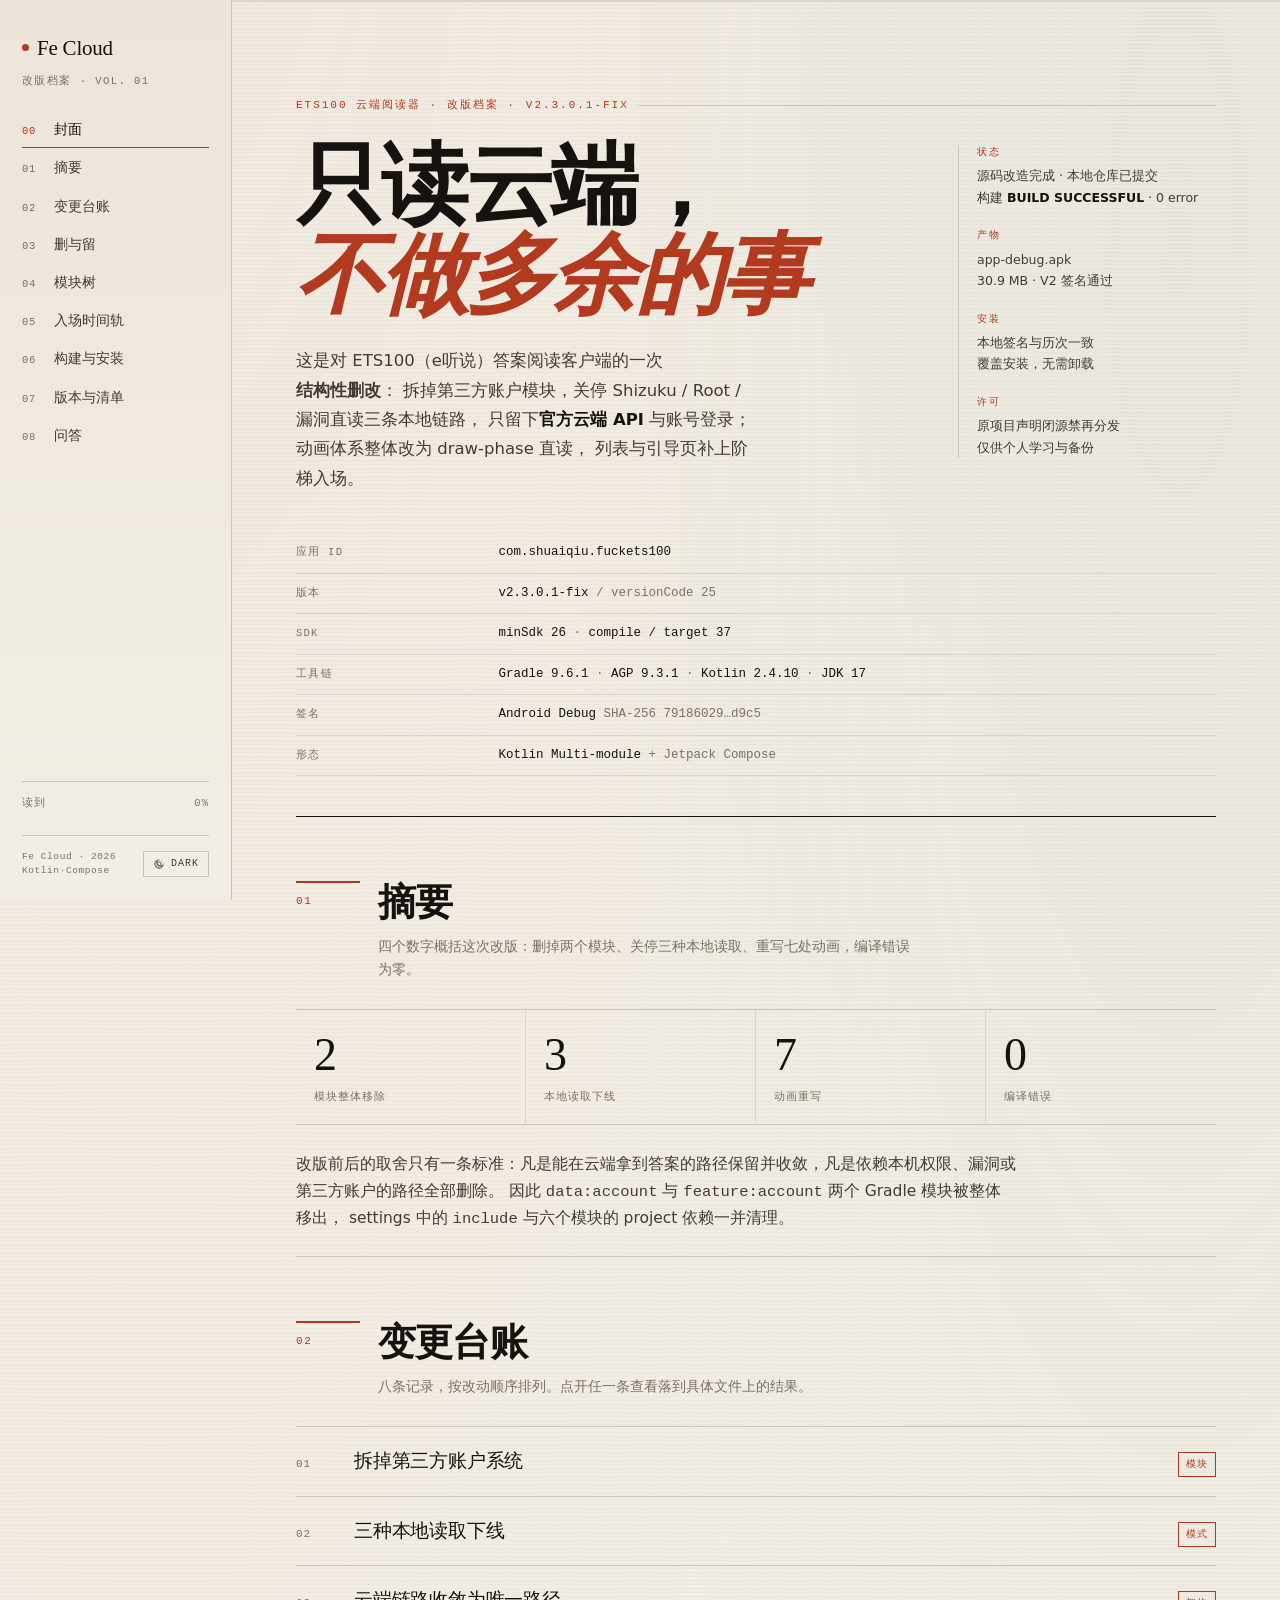
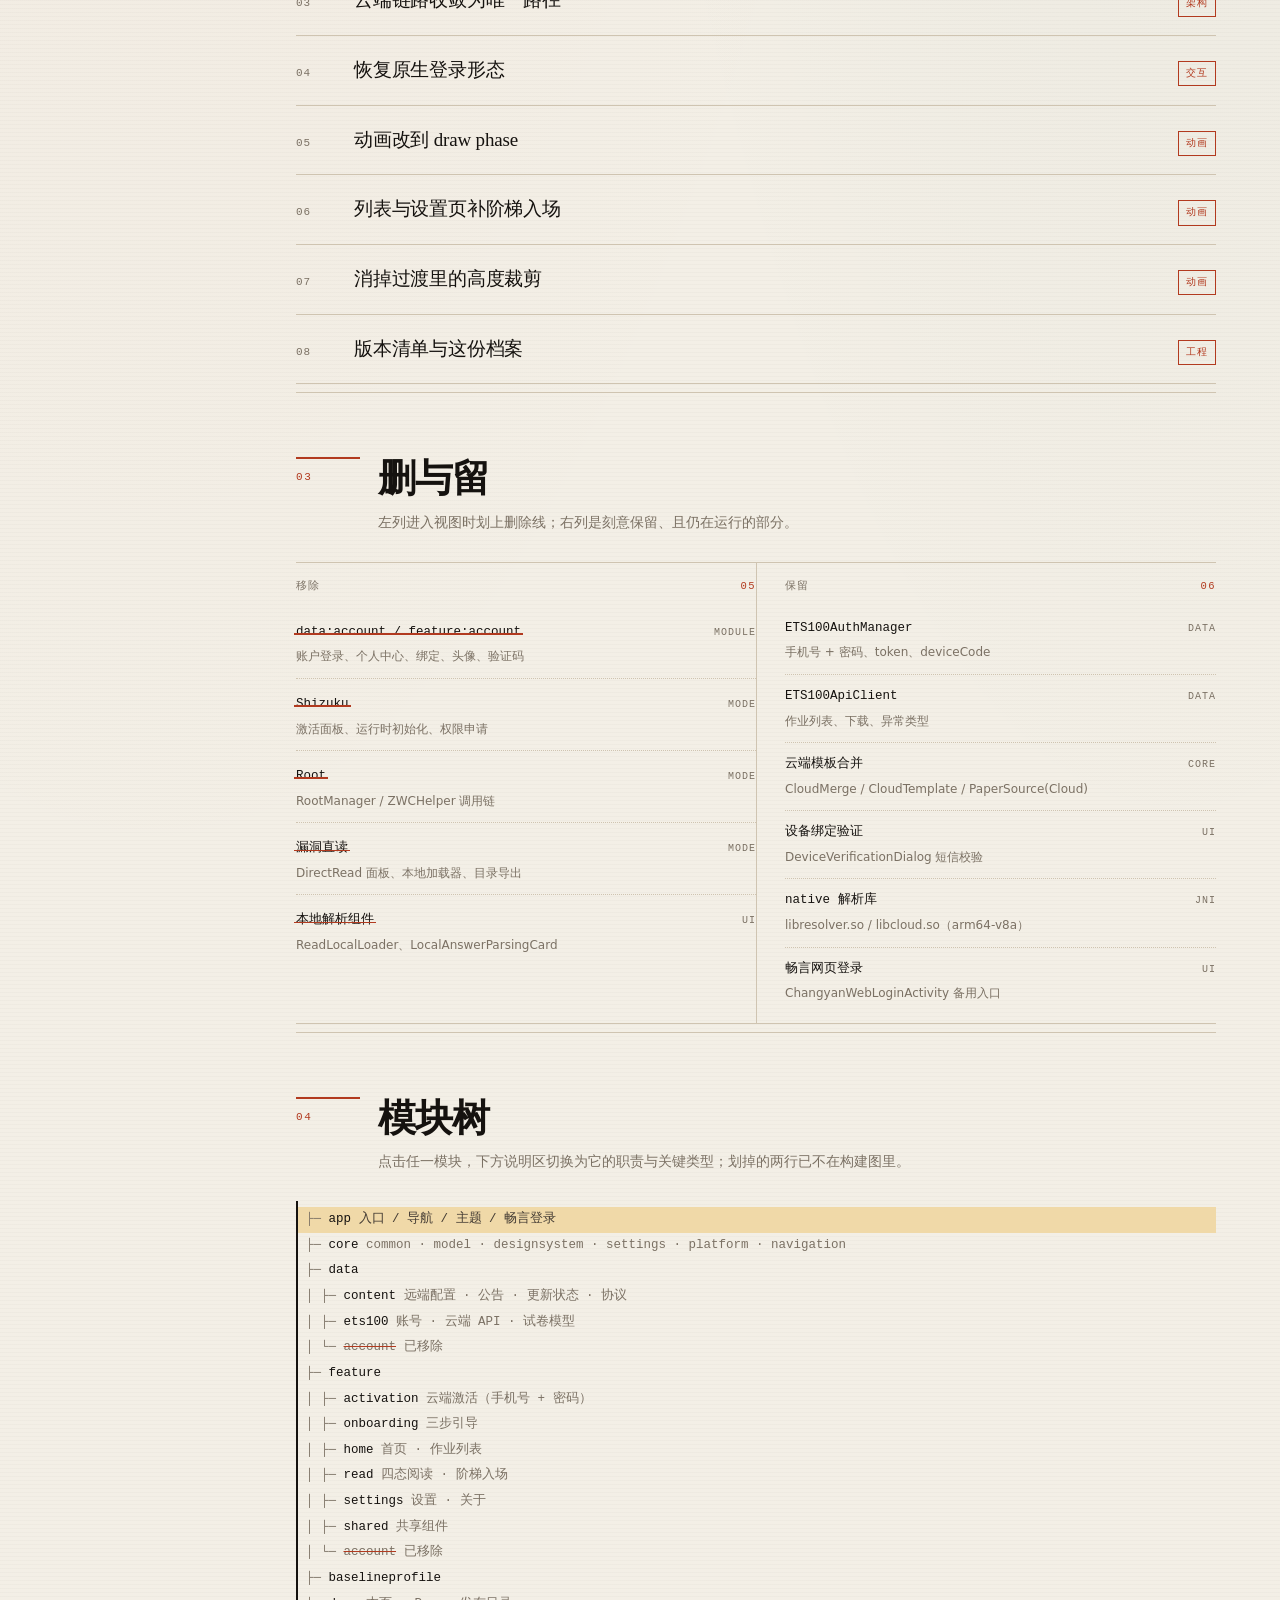
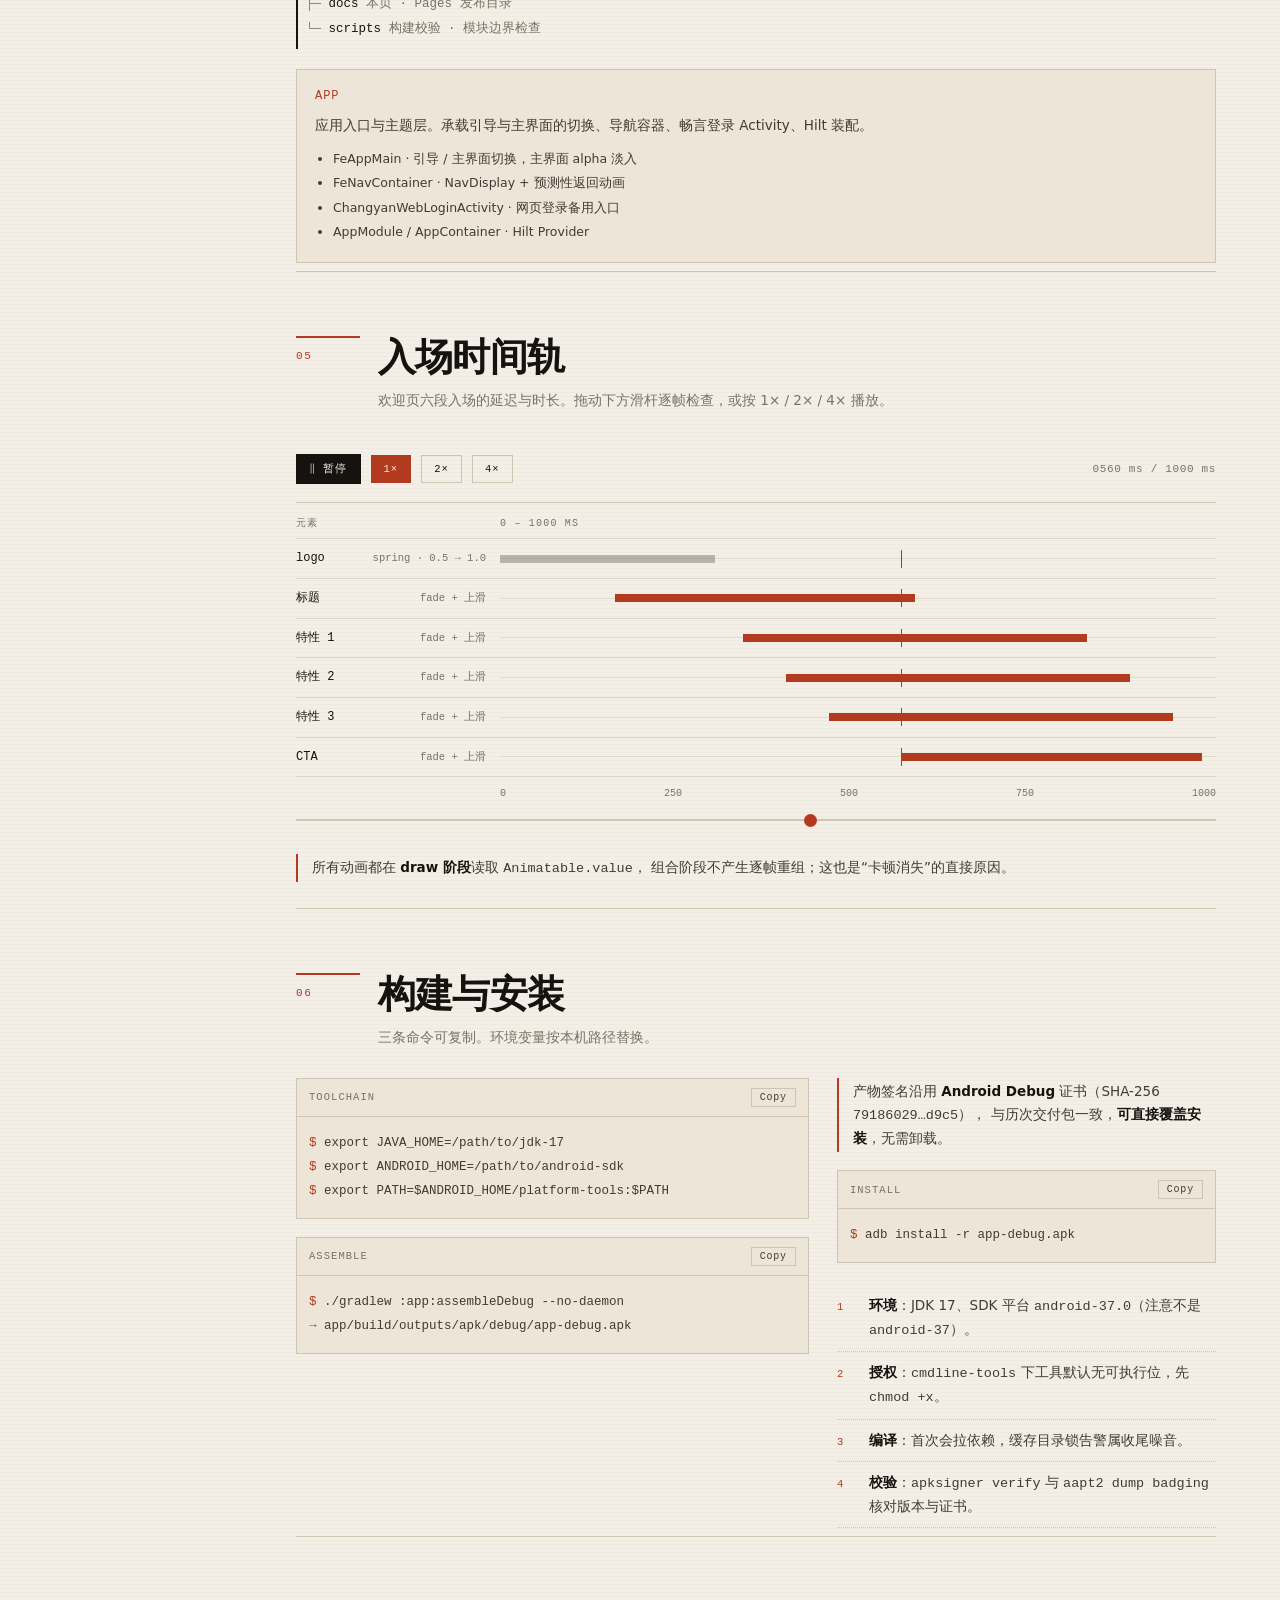
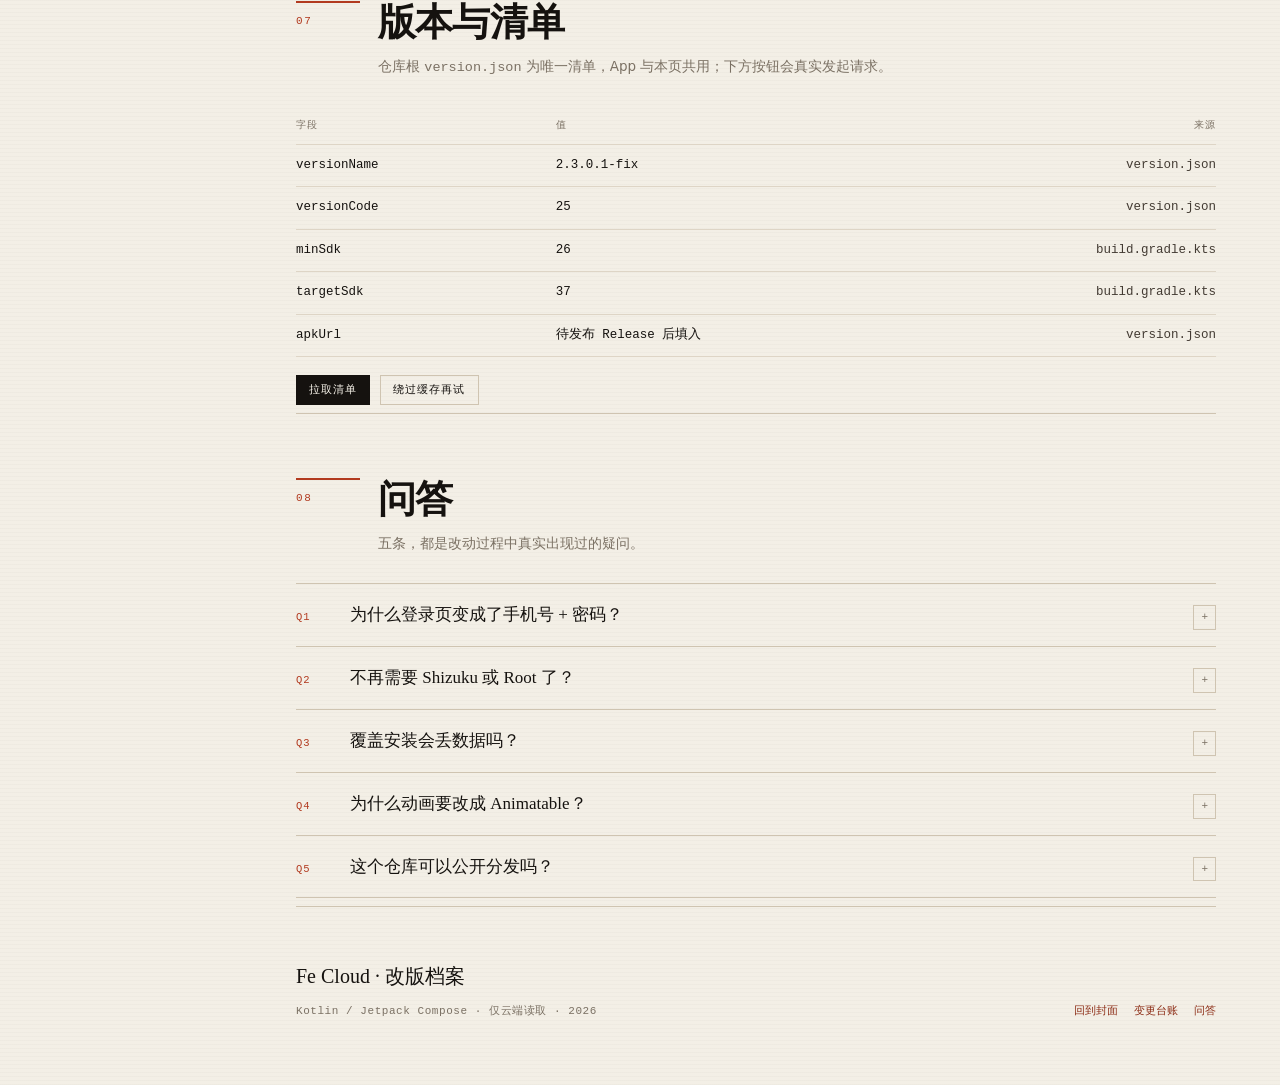
==== commit b338dec0: "redesign(site): 站点改为印刷出版物版式（纸感底/衬线标题/编号章节/边注/时间轨），替换落地页模板" ====
--- a/docs/index.html
+++ b/docs/index.html
@@ -1,400 +1,628 @@
 <!DOCTYPE html>
-<html lang="zh-CN" data-theme="dark">
+<html lang="zh-CN" data-theme="light">
 <head>
 <meta charset="UTF-8" />
 <meta name="viewport" content="width=device-width, initial-scale=1, viewport-fit=cover" />
-<title>Fe Cloud · ETS100 云端答案阅读器</title>
-<meta name="description" content="Fe Cloud 是面向 ETS100（e听说）的云端答案阅读器：移除第三方账户与本地读取模式，仅保留云端 API 链路，Compose 动画全链路优化。" />
-<meta name="theme-color" content="#0b0f14" />
+<title>Fe Cloud — ETS100 云端阅读器改版档案</title>
+<meta name="description" content="ETS100（e听说）答案阅读器的改版档案：移除第三方账户系统与 Shizuku / Root / 漏洞直读三种本地模式，仅保留云端链路，Compose 动画全链路改为 draw-phase 实现。" />
+<meta name="theme-color" content="#f3efe6" />
 <link rel="icon" href="assets/icon-192.png" type="image/png" />
 <link rel="apple-touch-icon" href="assets/icon-192.png" />
+<link rel="manifest" href="manifest.webmanifest" />
 <link rel="stylesheet" href="assets/style.css" />
-<link rel="manifest" href="manifest.webmanifest" />
+<meta property="og:title" content="Fe Cloud — ETS100 云端阅读器改版档案" />
+<meta property="og:description" content="只读云端。移除账户系统与三种本地读取模式，动画改为 draw-phase 直读。" />
+<meta property="og:type" content="article" />
 <script>
   /* 首屏前定主题，避免闪烁 */
   (function () {
     try {
       var t = localStorage.getItem("fe-cloud-theme");
-      if (!t) t = matchMedia("(prefers-color-scheme: light)").matches ? "light" : "dark";
+      if (!t) t = "light";
       document.documentElement.setAttribute("data-theme", t);
     } catch (e) {}
   })();
 </script>
-<meta property="og:title" content="Fe Cloud · ETS100 云端答案阅读器" />
-<meta property="og:description" content="仅保留云端读取的 Compose 客户端，含完整动画与模块架构说明。" />
 </head>
 <body>
-<div class="scroll-progress" id="scrollProgress" aria-hidden="true"></div>
-
-<header class="nav" id="nav">
-  <div class="nav-inner">
-    <a class="brand" href="#top">
-      <span class="brand-mark" aria-hidden="true"></span>
-      <span class="brand-text">Fe Cloud</span>
-    </a>
-    <nav class="nav-links" aria-label="主导航">
-      <a href="#features">特性</a>
-      <a href="#diff">改造对比</a>
-      <a href="#arch">架构</a>
-      <a href="#motion">动画</a>
-      <a href="#build">构建</a>
-      <a href="#faq">FAQ</a>
-    </nav>
-    <div class="nav-actions">
-      <button class="icon-btn" id="themeToggle" aria-label="切换主题" title="切换主题">
-        <svg class="theme-icon" viewBox="0 0 24 24" aria-hidden="true" focusable="false">
-          <path class="ic-moon" d="M21 12.8A9 9 0 1 1 11.2 3a7 7 0 0 0 9.8 9.8Z" />
-          <g class="ic-sun">
-            <circle cx="12" cy="12" r="4.2" />
-            <path d="M12 2.6v2.4M12 19v2.4M2.6 12h2.4M19 12h2.4M5.1 5.1l1.7 1.7M17.2 17.2l1.7 1.7M18.9 5.1l-1.7 1.7M6.8 17.2l-1.7 1.7" />
-          </g>
-        </svg>
-      </button>
-      <a class="btn btn-ghost" href="#build">获取安装包</a>
-      <button class="icon-btn nav-burger" id="navBurger" aria-label="打开菜单" aria-expanded="false">
-        <span></span><span></span><span></span>
-      </button>
-    </div>
+
+<aside class="rail" aria-label="目录">
+  <div class="rail-brand">
+    <span class="brand-lockup"><span class="brand-mark"></span>Fe Cloud</span>
+    <p class="brand-sub">改版档案 · Vol. 01</p>
   </div>
+
+  <nav class="rail-toc" aria-label="章节">
+    <a class="toc-item" href="#cover"><span class="no">00</span><span>封面</span></a>
+    <a class="toc-item" href="#brief"><span class="no">01</span><span>摘要</span></a>
+    <a class="toc-item" href="#ledger"><span class="no">02</span><span>变更台账</span></a>
+    <a class="toc-item" href="#cut"><span class="no">03</span><span>删与留</span></a>
+    <a class="toc-item" href="#tree"><span class="no">04</span><span>模块树</span></a>
+    <a class="toc-item" href="#timeline"><span class="no">05</span><span>入场时间轨</span></a>
+    <a class="toc-item" href="#build"><span class="no">06</span><span>构建与安装</span></a>
+    <a class="toc-item" href="#release"><span class="no">07</span><span>版本与清单</span></a>
+    <a class="toc-item" href="#qa"><span class="no">08</span><span>问答</span></a>
+  </nav>
+
+  <div class="rail-spacer"></div>
+
+  <div class="rail-read">
+    <span>读到</span>
+    <span id="readPct">0%</span>
+  </div>
+
+  <div class="rail-foot">
+    <span class="rail-note">Fe Cloud · 2026<br />Kotlin·Compose</span>
+    <button class="switch" id="themeToggle" type="button" aria-label="切换主题">
+      <svg viewBox="0 0 24 24" aria-hidden="true" focusable="false">
+        <g class="ic-moon"><path d="M20.5 14.2A8.6 8.6 0 1 1 10 3.7a6.6 6.6 0 0 0 10.5 10.5Z" /></g>
+        <g class="ic-sun"><circle cx="12" cy="12" r="4" /><path d="M12 3v2M12 19v2M3 12h2M19 12h2M5.8 5.8l1.4 1.4M16.8 16.8l1.4 1.4M18.2 5.8l-1.4 1.4M7.2 16.8l-1.4 1.4" /></g>
+      </svg>
+      <span id="themeLabel">Dark</span>
+    </button>
+  </div>
+</aside>
+
+<header class="topbar">
+  <span class="topbar-title">Fe Cloud · 改版档案</span>
+  <button class="topbar-btn" id="themeToggleMobile" type="button" aria-label="切换主题">Theme</button>
 </header>
 
-<main id="top">
-  <section class="hero" id="hero">
-    <div class="hero-glow" aria-hidden="true"></div>
-    <div class="hero-grid">
-      <div class="hero-copy">
-        <div class="pill" id="versionPill">
-          <span class="pill-dot"></span>
-          <span id="versionText">v2.3.0.1-fix</span>
-          <span class="pill-sep"></span>
-          <span class="pill-muted">versionCode <span id="versionCode">25</span></span>
-        </div>
-        <h1 class="hero-title">
-          只读云端，<br />
-          <span class="grad">不做多余的事</span>
-        </h1>
-        <p class="hero-sub" id="typer" aria-live="polite"></p>
-        <p class="hero-desc">
-          面向 ETS100（e听说）的答案阅读客户端。已移除第三方账户系统与 Shizuku / Root / 漏洞直读三种本地模式，
-          仅保留官方云端 API 与账号登录链路；引导、列表、页面过渡全部改用 draw-phase 动画。
-        </p>
-        <div class="hero-cta">
-          <a class="btn btn-primary" href="#build">下载 APK</a>
-          <a class="btn btn-ghost" href="#diff">看改造了什么</a>
-        </div>
-        <div class="hero-stats" id="heroStats">
-          <div class="stat">
-            <span class="stat-num" data-count="2">0</span>
-            <span class="stat-label">个模块整体移除</span>
-          </div>
-          <div class="stat">
-            <span class="stat-num" data-count="3">0</span>
-            <span class="stat-label">种本地读取下线</span>
-          </div>
-          <div class="stat">
-            <span class="stat-num" data-count="7">0</span>
-            <span class="stat-label">处动画重写</span>
-          </div>
-          <div class="stat">
-            <span class="stat-num" data-count="0">0</span>
-            <span class="stat-label">编译错误</span>
-          </div>
-        </div>
-      </div>
-
-      <div class="hero-device" id="tiltCard">
-        <div class="device">
-          <div class="device-notch"></div>
-          <div class="device-screen">
-            <div class="screen-statusbar">
-              <span>5:40</span>
-              <span class="sb-right"><i class="sb-dot"></i> 4G <span class="sb-batt">51</span></span>
-            </div>
-            <div class="screen-body">
-              <div class="screen-card screen-hero">
-                <div class="sc-icon"></div>
-                <div class="sc-title">云端作业</div>
-                <div class="sc-line"></div>
-                <div class="sc-line short"></div>
-              </div>
-              <div class="screen-card screen-stagger" id="staggerDemo">
-                <div class="st-item"></div>
-                <div class="st-item"></div>
-                <div class="st-item"></div>
-                <div class="st-item"></div>
-              </div>
-            </div>
-            <div class="screen-fab">读取</div>
-          </div>
-        </div>
-        <div class="device-shadow" aria-hidden="true"></div>
-      </div>
-    </div>
-  </section>
-
-  <section class="section" id="features">
-    <div class="section-head">
-      <span class="eyebrow">特性</span>
-      <h2>六个改动点，一条链路</h2>
-      <p>从模块裁剪到动画实现，全部落在可验证的代码位置上。</p>
-    </div>
-    <div class="cards" id="featureCards">
-      <article class="card" data-spot>
-        <div class="card-icon">01</div>
-        <h3>账户系统剥离</h3>
-        <p><code>data:account</code> 与 <code>feature:account</code> 两个 Gradle 模块整体删除，账户登录、绑定、头像、验证码入口全部消失。</p>
-        <ul class="card-list">
-          <li>settings.gradle.kts 移除 include</li>
-          <li>6 个模块清理 project 依赖</li>
-        </ul>
-      </article>
-      <article class="card" data-spot>
-        <div class="card-icon">02</div>
-        <h3>三种本地读取下线</h3>
-        <p>Shizuku / Root / 漏洞直读从激活页、引导页、首页状态与阅读页同时移除，不再申请全文件访问权限。</p>
-        <ul class="card-list">
-          <li>Shizuku / Sui 运行时初始化移除</li>
-          <li>shizuku-api 依赖删除</li>
-        </ul>
-      </article>
-      <article class="card" data-spot>
-        <div class="card-icon">03</div>
-        <h3>云端链路保留</h3>
-        <p><code>ETS100AuthManager</code>、<code>ETS100ApiClient</code>、作业下载与模板合并、<code>PaperSource(Cloud)</code> 全部保留。</p>
-        <ul class="card-list">
-          <li>手机号 + 密码登录</li>
-          <li>设备绑定短信验证</li>
-        </ul>
-      </article>
-      <article class="card" data-spot>
-        <div class="card-icon">04</div>
-        <h3>draw-phase 动画</h3>
-        <p>用 <code>Animatable</code> + <code>graphicsLayer</code> 在绘制阶段直读属性，动画期间不触发重组。</p>
-        <ul class="card-list">
-          <li>摒弃 animateFloatAsState 逐帧重组</li>
-          <li>弹簧/补间混用做节奏</li>
-        </ul>
-      </article>
-      <article class="card" data-spot>
-        <div class="card-icon">05</div>
-        <h3>阶梯入场</h3>
-        <p><code>StaggerEntrance</code> 按 index 延迟入场，45ms 步进，上限 8 项；LazyColumn 只组合可见项，天然首屏生效。</p>
-        <ul class="card-list">
-          <li>四态容器统一接入</li>
-          <li>深列表不累积等待</li>
-        </ul>
-      </article>
-      <article class="card" data-spot>
-        <div class="card-icon">06</div>
-        <h3>过渡不裁剪</h3>
-        <p>步骤切换增加 <code>SizeTransform(clip = false)</code>，消除高度插值导致的裁切与跳变。</p>
-        <ul class="card-list">
-          <li>显式 tween 时长</li>
-          <li>onboarding → 主界面 alpha 淡入</li>
-        </ul>
-      </article>
-    </div>
-  </section>
-
-  <section class="section section-alt" id="diff">
-    <div class="section-head">
-      <span class="eyebrow">改造对比</span>
-      <h2>保留了什么，删掉了什么</h2>
-      <p>切换分类查看具体条目。</p>
-    </div>
-    <div class="tabs" role="tablist" aria-label="改造对比">
-      <button class="tab is-active" role="tab" aria-selected="true" data-tab="removed">已移除</button>
-      <button class="tab" role="tab" aria-selected="false" data-tab="kept">已保留</button>
-      <button class="tab" role="tab" aria-selected="false" data-tab="anim">动画改动</button>
-    </div>
-    <div class="tab-panels">
-      <div class="tab-panel is-active" data-panel="removed" role="tabpanel">
-        <div class="list-row"><span class="tag tag-red">模块</span><div><b>data:account / feature:account</b><p>账户登录、个人中心、绑定、LastStudio 云端授权、头像、验证码</p></div></div>
-        <div class="list-row"><span class="tag tag-red">模式</span><div><b>Shizuku</b><p>激活面板、引导卡片、首页状态、ShizukuRuntimeState 初始化</p></div></div>
-        <div class="list-row"><span class="tag tag-red">模式</span><div><b>Root</b><p>RootManager / ZWCHelper 调用链与权限申请</p></div></div>
-        <div class="list-row"><span class="tag tag-red">模式</span><div><b>漏洞直读</b><p>DirectRead 面板、本地加载器、本地解析状态、本地目录导出</p></div></div>
-        <div class="list-row"><span class="tag tag-red">UI</span><div><b>本地读取相关组件</b><p>ReadLocalLoader / ReadLocalParsingState / LocalAnswerParsingCard / VerificationDialog</p></div></div>
-      </div>
-      <div class="tab-panel" data-panel="kept" role="tabpanel">
-        <div class="list-row"><span class="tag tag-green">账号</span><div><b>ETS100AuthManager</b><p>手机号 + 密码登录、token 持久化、设备绑定短信验证</p></div></div>
-        <div class="list-row"><span class="tag tag-green">账号</span><div><b>ChangyanWebLoginActivity</b><p>畅言网页登录，作为账号获取的备用入口</p></div></div>
-        <div class="list-row"><span class="tag tag-green">云端</span><div><b>ETS100ApiClient</b><p>作业列表、下载、模板合并、答案解析</p></div></div>
-        <div class="list-row"><span class="tag tag-green">云端</span><div><b>PaperSource(Cloud) / CloudMerge</b><p>云端试卷数据模型与合并模板</p></div></div>
-        <div class="list-row"><span class="tag tag-green">Native</span><div><b>libresolver.so / libcloud.so</b><p>arm64-v8a 原生解析组件</p></div></div>
-      </div>
-      <div class="tab-panel" data-panel="anim" role="tabpanel">
-        <div class="list-row"><span class="tag tag-blue">引导</span><div><b>WelcomeStep</b><p>logo spring 缩放 + alpha，标题 160ms、特性 340ms、CTA 560ms 阶梯入场</p></div></div>
-        <div class="list-row"><span class="tag tag-blue">引导</span><div><b>ModeStep / FinishStep</b><p>三段 stagger 上滑淡入，图标弹性缩放</p></div></div>
-        <div class="list-row"><span class="tag tag-blue">引导</span><div><b>StepIndicator</b><p>连续进度条 scaleX 插值 + 文案淡入切换</p></div></div>
-        <div class="list-row"><span class="tag tag-blue">切换</span><div><b>OnboardingScreen</b><p>slide + fade，SizeTransform(clip = false) 防裁剪</p></div></div>
-        <div class="list-row"><span class="tag tag-blue">阅读</span><div><b>ReadScreen / ReadCloudContent</b><p>四态入场 + 列表项 StaggerEntrance（45ms 步进）</p></div></div>
-        <div class="list-row"><span class="tag tag-blue">设置</span><div><b>SettingsScreen</b><p>内容块淡入 + 28dp 上滑</p></div></div>
-      </div>
-    </div>
-  </section>
-
-  <section class="section" id="arch">
-    <div class="section-head">
-      <span class="eyebrow">架构</span>
-      <h2>模块依赖</h2>
-      <p>点击任一节点查看职责与关键类型。</p>
-    </div>
-    <div class="arch-wrap">
-      <div class="arch-graph" id="archGraph">
-        <button class="node node-app" data-node="app">app</button>
-        <div class="arch-row">
-          <button class="node" data-node="core">core/*</button>
-          <button class="node" data-node="data">data/*</button>
-          <button class="node" data-node="feature">feature/*</button>
-        </div>
-        <div class="arch-row arch-row-sub">
-          <button class="node node-sub" data-node="ets100">data:ets100</button>
-          <button class="node node-sub" data-node="read">feature:read</button>
-          <button class="node node-sub" data-node="onboarding">feature:onboarding</button>
-          <button class="node node-sub" data-node="activation">feature:activation</button>
-        </div>
-        <div class="arch-row arch-row-sub">
-          <button class="node node-removed" disabled>data:account（已移除）</button>
-          <button class="node node-removed" disabled>feature:account（已移除）</button>
-        </div>
-      </div>
-      <aside class="arch-detail" id="archDetail" aria-live="polite">
-        <h3>选择左侧节点</h3>
-        <p>每个模块的职责、关键类与被裁剪部分都会显示在这里。</p>
+<div class="readbar" aria-hidden="true"><div class="readbar-fill" id="readFill"></div></div>
+
+<main class="page">
+  <div class="wrap">
+
+    <!-- ============ 00 封面 ============ -->
+    <section class="cover" id="cover">
+      <p class="kicker">
+        ETS100 云端阅读器 · 改版档案 · <span id="verName">v2.3.0.1-fix</span>
+      </p>
+      <h1 class="cover-title">只读云端，<br /><em>不做多余的事</em></h1>
+      <aside class="cover-aside">
+        <div class="aside-block">
+          <p class="aside-label">状态</p>
+          <p class="aside-text">源码改造完成 · 本地仓库已提交<br />构建 <b>BUILD SUCCESSFUL</b> · 0 error</p>
+        </div>
+        <div class="aside-block">
+          <p class="aside-label">产物</p>
+          <p class="aside-text">app-debug.apk<br />30.9 MB · V2 签名通过</p>
+        </div>
+        <div class="aside-block">
+          <p class="aside-label">安装</p>
+          <p class="aside-text">本地签名与历次一致<br />覆盖安装，无需卸载</p>
+        </div>
+        <div class="aside-block">
+          <p class="aside-label">许可</p>
+          <p class="aside-text">原项目声明闭源禁再分发<br />仅供个人学习与备份</p>
+        </div>
       </aside>
-    </div>
-  </section>
-
-  <section class="section section-alt" id="motion">
-    <div class="section-head">
-      <span class="eyebrow">动画</span>
-      <h2>入场节奏可视化</h2>
-      <p>重播可观察每一段的延迟与时长。</p>
-    </div>
-    <div class="motion-demo">
-      <div class="motion-stage" id="motionStage">
-        <div class="m-node m-logo">logo</div>
-        <div class="m-node m-title">标题</div>
-        <div class="m-node m-row">特性 1</div>
-        <div class="m-node m-row">特性 2</div>
-        <div class="m-node m-row">特性 3</div>
-        <div class="m-node m-cta">CTA</div>
-      </div>
-      <div class="motion-side">
-        <div class="motion-controls">
-          <button class="btn btn-primary" id="motionReplay">重播</button>
-          <div class="speed" id="speedGroup" role="group" aria-label="速度">
-            <button class="speed-btn is-active" data-speed="1">1×</button>
-            <button class="speed-btn" data-speed="2">2×</button>
-            <button class="speed-btn" data-speed="4">4×</button>
-          </div>
-        </div>
-        <table class="timeline">
-          <thead><tr><th>元素</th><th>延迟</th><th>时长</th></tr></thead>
-          <tbody>
-            <tr><td>logo</td><td>0ms</td><td>spring</td></tr>
-            <tr><td>标题</td><td>160ms</td><td>420ms</td></tr>
-            <tr><td>特性列表</td><td>340ms</td><td>480ms</td></tr>
-            <tr><td>CTA</td><td>560ms</td><td>420ms</td></tr>
-          </tbody>
-        </table>
-        <pre class="code"><code>val logoScale = remember { Animatable(0.5f) }
-LaunchedEffect(Unit) {
-    launch { logoScale.animateTo(1f, spring(...)) }
-}
-Modifier.graphicsLayer { scaleX = logoScale.value }</code></pre>
-      </div>
-    </div>
-  </section>
-
-  <section class="section" id="build">
-    <div class="section-head">
-      <span class="eyebrow">构建与下载</span>
-      <h2>本地构建 / 安装</h2>
-      <p>命令可一键复制。</p>
-    </div>
-    <div class="build-grid">
-      <div class="build-card">
-        <h3>环境</h3>
-        <ul class="kv">
-          <li><span>JDK</span><b>17</b></li>
-          <li><span>Gradle</span><b>9.6.1 wrapper</b></li>
-          <li><span>AGP / Kotlin</span><b>9.3.1 / 2.4.10</b></li>
-          <li><span>compileSdk</span><b>37</b></li>
-        </ul>
-      </div>
-      <div class="build-card">
-        <h3>编译</h3>
-        <div class="copybox">
-          <pre><code id="cmdBuild">export JAVA_HOME=/path/to/jdk-17
-export ANDROID_HOME=/path/to/android-sdk
-./gradlew :app:assembleDebug</code></pre>
-          <button class="copy-btn" data-copy="#cmdBuild">复制</button>
-        </div>
-        <p class="hint">产物：<code>app/build/outputs/apk/debug/app-debug.apk</code></p>
-      </div>
-      <div class="build-card">
-        <h3>安装</h3>
-        <div class="copybox">
-          <pre><code id="cmdInstall">adb install -r app-debug.apk</code></pre>
-          <button class="copy-btn" data-copy="#cmdInstall">复制</button>
-        </div>
-        <p class="hint">Debug 签名 SHA-256 <code>79186029…d9c5</code>，与历史包一致可覆盖安装。</p>
-      </div>
-      <div class="build-card">
-        <h3>版本清单</h3>
-        <p class="hint">站点会请求仓库根 <code>version.json</code> 校验版本。</p>
-        <button class="btn btn-ghost" id="checkVersion">检查版本</button>
-        <div class="json-out" id="versionOut" hidden></div>
-      </div>
-    </div>
-  </section>
-
-  <section class="section section-alt" id="faq">
-    <div class="section-head">
-      <span class="eyebrow">FAQ</span>
-      <h2>常见问题</h2>
-    </div>
-    <div class="faq" id="faqList">
-      <details>
-        <summary>为什么登录页变成了手机号 + 密码？</summary>
-        <p>云端模式使用 <code>ETS100AuthManager</code> 直接调用 ETS100 登录接口（手机号 + 密码 + deviceCode），首次设备需短信验证。畅言网页登录仅作为备用入口。</p>
-      </details>
-      <details>
-        <summary>为什么不再需要 Shizuku 或 Root？</summary>
-        <p>三种本地读取模式已整体移除，读取路径只走官方云端 API，因此不再申请全文件访问权限，也不再初始化 Shizuku/Sui 运行时。</p>
-      </details>
-      <details>
-        <summary>覆盖安装会丢数据吗？</summary>
-        <p>签名证书一致，覆盖安装保留 <code>SharedPreferences</code>。若想重新体验引导动画，需清除应用数据，而非卸载重装。</p>
-      </details>
-      <details>
-        <summary>动画为什么改成 Animatable？</summary>
-        <p><code>animateFloatAsState</code> 在 <code>graphicsLayer</code> 里读普通 Float 会导致每帧重组整棵树；改用 <code>Animatable.value</code> 在 draw phase 直读，动画期间零重组。</p>
-      </details>
-      <details>
-        <summary>这个仓库可以公开分发吗？</summary>
-        <p>原始项目声明源码闭源并禁止重新打包分发。本仓库仅作本地改造与个人备份，公开分发需先取得原始作者授权。</p>
-      </details>
-    </div>
-  </section>
+
+      <p class="cover-lead">
+        这是对 ETS100（e听说）答案阅读客户端的一次<strong>结构性删改</strong>：
+        拆掉第三方账户模块，关停 Shizuku / Root / 漏洞直读三条本地链路，
+        只留下<b>官方云端 API</b> 与账号登录；动画体系整体改为 draw-phase 直读，
+        列表与引导页补上阶梯入场。
+      </p>
+
+      <table class="meta-table">
+        <tbody>
+          <tr><th>应用 ID</th><td>com.shuaiqiu.fuckets100</td></tr>
+          <tr><th>版本</th><td><span id="verName2">v2.3.0.1-fix</span> <span class="dim">/ versionCode <span id="verCode">25</span></span></td></tr>
+          <tr><th>SDK</th><td>minSdk 26 <span class="dim">·</span> compile / target 37</td></tr>
+          <tr><th>工具链</th><td>Gradle 9.6.1 <span class="dim">·</span> AGP 9.3.1 <span class="dim">·</span> Kotlin 2.4.10 <span class="dim">·</span> JDK 17</td></tr>
+          <tr><th>签名</th><td>Android Debug <span class="dim">SHA-256 79186029…d9c5</span></td></tr>
+          <tr><th>形态</th><td>Kotlin Multi-module <span class="dim">+ Jetpack Compose</span></td></tr>
+        </tbody>
+      </table>
+    </section>
+
+    <!-- ============ 01 摘要 ============ -->
+    <section class="section" id="brief">
+      <div class="section-head">
+        <div class="section-no">01</div>
+        <div>
+          <h2 class="section-title">摘要</h2>
+          <p class="section-note">四个数字概括这次改版：删掉两个模块、关停三种本地读取、重写七处动画，编译错误为零。</p>
+        </div>
+      </div>
+
+      <div class="figures">
+        <div class="figure">
+          <span class="fig-num" data-count="2">0</span>
+          <span class="fig-cap">模块整体移除</span>
+        </div>
+        <div class="figure">
+          <span class="fig-num" data-count="3">0</span>
+          <span class="fig-cap">本地读取下线</span>
+        </div>
+        <div class="figure">
+          <span class="fig-num" data-count="7">0</span>
+          <span class="fig-cap">动画重写</span>
+        </div>
+        <div class="figure">
+          <span class="fig-num" data-count="0">0</span>
+          <span class="fig-cap">编译错误</span>
+        </div>
+      </div>
+
+      <p class="lede" style="margin-top:26px;">
+        改版前后的取舍只有一条标准：凡是能在云端拿到答案的路径保留并收敛，凡是依赖本机权限、漏洞或第三方账户的路径全部删除。
+        因此 <code>data:account</code> 与 <code>feature:account</code> 两个 Gradle 模块被整体移出，
+        settings 中的 <code>include</code> 与六个模块的 project 依赖一并清理。
+      </p>
+    </section>
+
+    <!-- ============ 02 变更台账 ============ -->
+    <section class="section" id="ledger">
+      <div class="section-head">
+        <div class="section-no">02</div>
+        <div>
+          <h2 class="section-title">变更台账</h2>
+          <p class="section-note">八条记录，按改动顺序排列。点开任一条查看落到具体文件上的结果。</p>
+        </div>
+      </div>
+
+      <div class="ledger" id="ledgerList">
+        <article class="entry">
+          <button class="entry-head" type="button" aria-expanded="false">
+            <span class="entry-no">01</span>
+            <span class="entry-title">拆掉第三方账户系统</span>
+            <span class="entry-tag">模块</span>
+          </button>
+          <div class="entry-body">
+            <div class="entry-body-inner">
+              <p>账户登录、个人中心、设备绑定、云端授权、头像与验证码入口原本集中在两个独立模块里，与云端读取链路并非强耦合，整体移除后主链路无需改写调用签名。</p>
+              <span class="clause"><span><code>settings.gradle.kts</code> 移除两个 <code>include</code></span></span>
+              <span class="clause"><span>六个模块的 <code>project(":data:account")</code> 依赖清零</span></span>
+              <span class="clause"><span>导航图、首页入口、设置页账户区块同步删除</span></span>
+            </div>
+          </div>
+        </article>
+
+        <article class="entry">
+          <button class="entry-head" type="button" aria-expanded="false">
+            <span class="entry-no">02</span>
+            <span class="entry-title">三种本地读取下线</span>
+            <span class="entry-tag">模式</span>
+          </button>
+          <div class="entry-body">
+            <div class="entry-body-inner">
+              <p>Shizuku、Root、漏洞直读三条链路共享同一套本地加载器与解析状态机；删除后 <code>ActivationMode</code> 只剩云端一项，激活页也不再需要权限申请流程。</p>
+              <span class="clause"><span><code>ShizukuRuntimeState</code>、<code>RootManager</code>、<code>ZWCHelper</code> 调用与权限申请移除</span></span>
+              <span class="clause"><span><code>shizuku-api</code> 依赖、<code>DirectRead</code> 面板、本地目录导出删除</span></span>
+              <span class="clause"><span>首页状态条与引导卡片不再展示本地模式选项</span></span>
+            </div>
+          </div>
+        </article>
+
+        <article class="entry">
+          <button class="entry-head" type="button" aria-expanded="false">
+            <span class="entry-no">03</span>
+            <span class="entry-title">云端链路收敛为唯一路径</span>
+            <span class="entry-tag">架构</span>
+          </button>
+          <div class="entry-body">
+            <div class="entry-body-inner">
+              <p>阅读页从“多来源选择”退化为单一来源，<code>PaperSource</code> 只剩 <code>Cloud</code> 分支；加载、解析、模板合并、答案渲染全部走 <code>ETS100ApiClient</code>。</p>
+              <span class="clause"><span><code>ETS100AuthManager</code>：手机号 + 密码登录，持有 token 与 deviceCode</span></span>
+              <span class="clause"><span><code>CloudMerge</code> / <code>CloudTemplate</code>：试卷模板合并</span></span>
+              <span class="clause"><span>native 组件 <code>libresolver.so</code>、<code>libcloud.so</code> 保留</span></span>
+            </div>
+          </div>
+        </article>
+
+        <article class="entry">
+          <button class="entry-head" type="button" aria-expanded="false">
+            <span class="entry-no">04</span>
+            <span class="entry-title">恢复原生登录形态</span>
+            <span class="entry-tag">交互</span>
+          </button>
+          <div class="entry-body">
+            <div class="entry-body-inner">
+              <p>第一版改造把激活页做成了极简跳转页，与原始形态不符；随后从原始工程恢复手机号 + 密码表单与设备绑定短信验证弹窗，包名迁到 <code>feature.activation</code>。</p>
+              <span class="clause"><span><code>CloudActivationScreen</code>：账号、密码、协议勾选、提交态</span></span>
+              <span class="clause"><span><code>DeviceVerificationDialog</code>：设备绑定短信校验</span></span>
+              <span class="clause"><span><code>ChangyanWebLoginActivity</code> 保留为网页登录备用入口</span></span>
+            </div>
+          </div>
+        </article>
+
+        <article class="entry">
+          <button class="entry-head" type="button" aria-expanded="false">
+            <span class="entry-no">05</span>
+            <span class="entry-title">动画改到 draw phase</span>
+            <span class="entry-tag">动画</span>
+          </button>
+          <div class="entry-body">
+            <div class="entry-body-inner">
+              <p>原先在 <code>graphicsLayer</code> 里读取 <code>animateFloatAsState</code> 的普通 Float，每帧都在组合阶段取新值，导致整棵子树逐帧重组；换成 <code>Animatable</code> 后在 draw 阶段直读 <code>.value</code>，重组次数降为一次。</p>
+              <span class="clause"><span>欢迎页 logo 用 spring 缩放，标题 / 特性 / CTA 按 160 – 560ms 延迟淡入上滑</span></span>
+              <span class="clause"><span>运行模式页与完成页三段 stagger，步骤条用连续 <code>scaleX</code> 插值</span></span>
+              <span class="clause"><span>步骤切换保留 <code>slideInHorizontally</code> + <code>fadeIn</code></span></span>
+            </div>
+          </div>
+        </article>
+
+        <article class="entry">
+          <button class="entry-head" type="button" aria-expanded="false">
+            <span class="entry-no">06</span>
+            <span class="entry-title">列表与设置页补阶梯入场</span>
+            <span class="entry-tag">动画</span>
+          </button>
+          <div class="entry-body">
+            <div class="entry-body-inner">
+              <p>新增 <code>StaggerEntrance</code> 容器，按 index 延迟 45ms 步进、上限 8 项；<code>LazyColumn</code> 只对组合可见项生效，避免深列表长时间排队。</p>
+              <span class="clause"><span>阅读页四态（gate / loading / error / list）统一接入</span></span>
+              <span class="clause"><span>设置页内容块、引导完成页摘要卡同步使用</span></span>
+              <span class="clause"><span>与弹簧、补间动画混用，节奏不互相打架</span></span>
+            </div>
+          </div>
+        </article>
+
+        <article class="entry">
+          <button class="entry-head" type="button" aria-expanded="false">
+            <span class="entry-no">07</span>
+            <span class="entry-title">消掉过渡里的高度裁剪</span>
+            <span class="entry-tag">动画</span>
+          </button>
+          <div class="entry-body">
+            <div class="entry-body-inner">
+              <p>引导页三步高度不同，默认 <code>SizeTransform</code> 会裁切子内容，造成切换瞬间的跳变与文字截断；关闭裁剪后由布局自身承担高度变化。</p>
+              <span class="clause"><span><code>SizeTransform(clip = false)</code> 应用于步骤切换</span></span>
+              <span class="clause"><span>onboarding → 主界面改为 alpha 0 → 1 淡入</span></span>
+              <span class="clause"><span>显式声明 tween 时长，避免默认弹簧在长距离下过冲</span></span>
+            </div>
+          </div>
+        </article>
+
+        <article class="entry">
+          <button class="entry-head" type="button" aria-expanded="false">
+            <span class="entry-no">08</span>
+            <span class="entry-title">版本清单与这份档案</span>
+            <span class="entry-tag">工程</span>
+          </button>
+          <div class="entry-body">
+            <div class="entry-body-inner">
+              <p>仓库根写入 <code>version.json</code>（versionName / versionCode / apkUrl / notes / publishedAt），App 与站点共用；本页即 <code>docs/</code> 下的静态站点，由 Pages 工作流发布。</p>
+              <span class="clause"><span>站点请求顺序：同源 → <code>ghproxy.net</code> → <code>gh-proxy.com</code> → raw 直连</span></span>
+              <span class="clause"><span>以 versionCode 数值比对为主，缺失时回退版本名字符串</span></span>
+              <span class="clause"><span>纯静态，无框架、无构建步骤</span></span>
+            </div>
+          </div>
+        </article>
+      </div>
+    </section>
+
+    <!-- ============ 03 删与留 ============ -->
+    <section class="section" id="cut">
+      <div class="section-head">
+        <div class="section-no">03</div>
+        <div>
+          <h2 class="section-title">删与留</h2>
+          <p class="section-note">左列进入视图时划上删除线；右列是刻意保留、且仍在运行的部分。</p>
+        </div>
+      </div>
+
+      <div class="cut">
+        <div class="cut-col">
+          <div class="cut-head"><span>移除</span><b>05</b></div>
+          <div class="cut-row" data-strike>
+            <span><span class="what">data:account / feature:account</span><span class="how">账户登录、个人中心、绑定、头像、验证码</span></span>
+            <span class="mark">module</span>
+          </div>
+          <div class="cut-row" data-strike>
+            <span><span class="what">Shizuku</span><span class="how">激活面板、运行时初始化、权限申请</span></span>
+            <span class="mark">mode</span>
+          </div>
+          <div class="cut-row" data-strike>
+            <span><span class="what">Root</span><span class="how">RootManager / ZWCHelper 调用链</span></span>
+            <span class="mark">mode</span>
+          </div>
+          <div class="cut-row" data-strike>
+            <span><span class="what">漏洞直读</span><span class="how">DirectRead 面板、本地加载器、目录导出</span></span>
+            <span class="mark">mode</span>
+          </div>
+          <div class="cut-row" data-strike>
+            <span><span class="what">本地解析组件</span><span class="how">ReadLocalLoader、LocalAnswerParsingCard</span></span>
+            <span class="mark">ui</span>
+          </div>
+        </div>
+
+        <div class="cut-col">
+          <div class="cut-head"><span>保留</span><b>06</b></div>
+          <div class="cut-row">
+            <span><span class="what">ETS100AuthManager</span><span class="how">手机号 + 密码、token、deviceCode</span></span>
+            <span class="mark">data</span>
+          </div>
+          <div class="cut-row">
+            <span><span class="what">ETS100ApiClient</span><span class="how">作业列表、下载、异常类型</span></span>
+            <span class="mark">data</span>
+          </div>
+          <div class="cut-row">
+            <span><span class="what">云端模板合并</span><span class="how">CloudMerge / CloudTemplate / PaperSource(Cloud)</span></span>
+            <span class="mark">core</span>
+          </div>
+          <div class="cut-row">
+            <span><span class="what">设备绑定验证</span><span class="how">DeviceVerificationDialog 短信校验</span></span>
+            <span class="mark">ui</span>
+          </div>
+          <div class="cut-row">
+            <span><span class="what">native 解析库</span><span class="how">libresolver.so / libcloud.so（arm64-v8a）</span></span>
+            <span class="mark">jni</span>
+          </div>
+          <div class="cut-row">
+            <span><span class="what">畅言网页登录</span><span class="how">ChangyanWebLoginActivity 备用入口</span></span>
+            <span class="mark">ui</span>
+          </div>
+        </div>
+      </div>
+    </section>
+
+    <!-- ============ 04 模块树 ============ -->
+    <section class="section" id="tree">
+      <div class="section-head">
+        <div class="section-no">04</div>
+        <div>
+          <h2 class="section-title">模块树</h2>
+          <p class="section-note">点击任一模块，下方说明区切换为它的职责与关键类型；划掉的两行已不在构建图里。</p>
+        </div>
+      </div>
+
+      <div class="tree">
+        <span class="tree-line" data-mod="app"><span class="indent">├─ </span><span class="name">app</span> <span class="note">入口 / 导航 / 主题 / 畅言登录</span></span>
+        <span class="tree-line" data-mod="core"><span class="indent">├─ </span><span class="name">core</span> <span class="note">common · model · designsystem · settings · platform · navigation</span></span>
+        <span class="tree-line" data-mod="data"><span class="indent">├─ </span><span class="name">data</span></span>
+        <span class="tree-line" data-mod="content"><span class="indent">│  ├─ </span><span class="name">content</span> <span class="note">远端配置 · 公告 · 更新状态 · 协议</span></span>
+        <span class="tree-line" data-mod="ets100"><span class="indent">│  ├─ </span><span class="name">ets100</span> <span class="note">账号 · 云端 API · 试卷模型</span></span>
+        <span class="tree-line is-removed" data-mod="removed-account"><span class="indent">│  └─ </span><span class="name">account</span> <span class="note">已移除</span></span>
+        <span class="tree-line" data-mod="feature"><span class="indent">├─ </span><span class="name">feature</span></span>
+        <span class="tree-line" data-mod="activation"><span class="indent">│  ├─ </span><span class="name">activation</span> <span class="note">云端激活（手机号 + 密码）</span></span>
+        <span class="tree-line" data-mod="onboarding"><span class="indent">│  ├─ </span><span class="name">onboarding</span> <span class="note">三步引导</span></span>
+        <span class="tree-line" data-mod="home"><span class="indent">│  ├─ </span><span class="name">home</span> <span class="note">首页 · 作业列表</span></span>
+        <span class="tree-line" data-mod="read"><span class="indent">│  ├─ </span><span class="name">read</span> <span class="note">四态阅读 · 阶梯入场</span></span>
+        <span class="tree-line" data-mod="settings"><span class="indent">│  ├─ </span><span class="name">settings</span> <span class="note">设置 · 关于</span></span>
+        <span class="tree-line" data-mod="shared"><span class="indent">│  ├─ </span><span class="name">shared</span> <span class="note">共享组件</span></span>
+        <span class="tree-line is-removed" data-mod="removed-account-ui"><span class="indent">│  └─ </span><span class="name">account</span> <span class="note">已移除</span></span>
+        <span class="tree-line" data-mod="baseline"><span class="indent">├─ </span><span class="name">baselineprofile</span></span>
+        <span class="tree-line" data-mod="docs"><span class="indent">├─ </span><span class="name">docs</span> <span class="note">本页 · Pages 发布目录</span></span>
+        <span class="tree-line" data-mod="scripts"><span class="indent">└─ </span><span class="name">scripts</span> <span class="note">构建校验 · 模块边界检查</span></span>
+      </div>
+
+      <div class="tree-read" id="treeRead">
+        <h4 id="treeReadTitle">app</h4>
+        <p id="treeReadDesc">应用入口与主题层。</p>
+        <ul id="treeReadList"></ul>
+      </div>
+    </section>
+
+    <!-- ============ 05 入场时间轨 ============ -->
+    <section class="section" id="timeline">
+      <div class="section-head">
+        <div class="section-no">05</div>
+        <div>
+          <h2 class="section-title">入场时间轨</h2>
+          <p class="section-note">欢迎页六段入场的延迟与时长。拖动下方滑杆逐帧检查，或按 1× / 2× / 4× 播放。</p>
+        </div>
+      </div>
+
+      <div class="transport">
+        <button class="transport-btn" id="playBtn" type="button">▶ 播放</button>
+        <button class="transport-btn is-ghost is-on" data-speed="1" type="button">1×</button>
+        <button class="transport-btn is-ghost" data-speed="2" type="button">2×</button>
+        <button class="transport-btn is-ghost" data-speed="4" type="button">4×</button>
+        <span class="transport-clock"><span id="clock">0000</span> ms / 1000 ms</span>
+      </div>
+
+      <div class="track-head"><span>元素</span><span>0 – 1000 ms</span></div>
+
+      <div id="tracks">
+        <div class="track-row" data-delay="0" data-dur="300">
+          <div class="track-label"><span>logo</span><i>spring · 0.5 → 1.0</i></div>
+          <div class="track-lane"><div class="track-bar"></div><div class="playhead"></div></div>
+        </div>
+        <div class="track-row" data-delay="160" data-dur="420">
+          <div class="track-label"><span>标题</span><i>fade + 上滑</i></div>
+          <div class="track-lane"><div class="track-bar"></div><div class="playhead"></div></div>
+        </div>
+        <div class="track-row" data-delay="340" data-dur="480">
+          <div class="track-label"><span>特性 1</span><i>fade + 上滑</i></div>
+          <div class="track-lane"><div class="track-bar"></div><div class="playhead"></div></div>
+        </div>
+        <div class="track-row" data-delay="400" data-dur="480">
+          <div class="track-label"><span>特性 2</span><i>fade + 上滑</i></div>
+          <div class="track-lane"><div class="track-bar"></div><div class="playhead"></div></div>
+        </div>
+        <div class="track-row" data-delay="460" data-dur="480">
+          <div class="track-label"><span>特性 3</span><i>fade + 上滑</i></div>
+          <div class="track-lane"><div class="track-bar"></div><div class="playhead"></div></div>
+        </div>
+        <div class="track-row" data-delay="560" data-dur="420">
+          <div class="track-label"><span>CTA</span><i>fade + 上滑</i></div>
+          <div class="track-lane"><div class="track-bar"></div><div class="playhead"></div></div>
+        </div>
+      </div>
+
+      <div class="time-ruler">
+        <span></span>
+        <span class="ruler-ticks"><span>0</span><span>250</span><span>500</span><span>750</span><span>1000</span></span>
+      </div>
+
+      <input class="scrub" id="scrub" type="range" min="0" max="1000" step="1" value="0" aria-label="拖动播放头" />
+
+      <p class="side-note" style="margin-top:24px;">
+        所有动画都在 <b>draw 阶段</b>读取 <code>Animatable.value</code>，
+        组合阶段不产生逐帧重组；这也是“卡顿消失”的直接原因。
+      </p>
+    </section>
+
+    <!-- ============ 06 构建 ============ -->
+    <section class="section" id="build">
+      <div class="section-head">
+        <div class="section-no">06</div>
+        <div>
+          <h2 class="section-title">构建与安装</h2>
+          <p class="section-note">三条命令可复制。环境变量按本机路径替换。</p>
+        </div>
+      </div>
+
+      <div class="build-grid">
+        <div>
+          <div class="cmd">
+            <div class="cmd-head"><span>Toolchain</span><button class="copy" data-copy="cmdEnv" type="button">Copy</button></div>
+            <div class="cmd-body" id="cmdEnv"><span class="pr">$ </span>export JAVA_HOME=/path/to/jdk-17
+<span class="pr">$ </span>export ANDROID_HOME=/path/to/android-sdk
+<span class="pr">$ </span>export PATH=$ANDROID_HOME/platform-tools:$PATH</div>
+          </div>
+
+          <div class="cmd" style="margin-top:18px;">
+            <div class="cmd-head"><span>Assemble</span><button class="copy" data-copy="cmdBuild" type="button">Copy</button></div>
+            <div class="cmd-body" id="cmdBuild"><span class="pr">$ </span>./gradlew :app:assembleDebug --no-daemon
+<span class="pr">→ </span>app/build/outputs/apk/debug/app-debug.apk</div>
+          </div>
+        </div>
+
+        <div>
+          <p class="side-note">
+            产物签名沿用 <b>Android Debug</b> 证书（SHA-256 <code>79186029…d9c5</code>），
+            与历次交付包一致，<b>可直接覆盖安装</b>，无需卸载。
+          </p>
+          <div class="cmd">
+            <div class="cmd-head"><span>Install</span><button class="copy" data-copy="cmdInstall" type="button">Copy</button></div>
+            <div class="cmd-body" id="cmdInstall"><span class="pr">$ </span>adb install -r app-debug.apk</div>
+          </div>
+
+          <ol class="step-list" style="margin-top:22px;">
+            <li><span><b>环境</b>：JDK 17、SDK 平台 <code>android-37.0</code>（注意不是 <code>android-37</code>）。</span></li>
+            <li><span><b>授权</b>：<code>cmdline-tools</code> 下工具默认无可执行位，先 <code>chmod +x</code>。</span></li>
+            <li><span><b>编译</b>：首次会拉依赖，缓存目录锁告警属收尾噪音。</span></li>
+            <li><span><b>校验</b>：<code>apksigner verify</code> 与 <code>aapt2 dump badging</code> 核对版本与证书。</span></li>
+          </ol>
+        </div>
+      </div>
+    </section>
+
+    <!-- ============ 07 版本 ============ -->
+    <section class="section" id="release">
+      <div class="section-head">
+        <div class="section-no">07</div>
+        <div>
+          <h2 class="section-title">版本与清单</h2>
+          <p class="section-note">仓库根 <code>version.json</code> 为唯一清单，App 与本页共用；下方按钮会真实发起请求。</p>
+        </div>
+      </div>
+
+      <table class="ver-table">
+        <thead>
+          <tr><th>字段</th><th>值</th><th>来源</th></tr>
+        </thead>
+        <tbody>
+          <tr><td>versionName</td><td id="tblName">2.3.0.1-fix</td><td>version.json</td></tr>
+          <tr><td>versionCode</td><td id="tblCode">25</td><td>version.json</td></tr>
+          <tr><td>minSdk</td><td>26</td><td>build.gradle.kts</td></tr>
+          <tr><td>targetSdk</td><td>37</td><td>build.gradle.kts</td></tr>
+          <tr><td>apkUrl</td><td>待发布 Release 后填入</td><td>version.json</td></tr>
+        </tbody>
+      </table>
+
+      <div class="probe">
+        <button class="transport-btn" id="probeBtn" type="button">拉取清单</button>
+        <button class="transport-btn is-ghost" id="probeForce" type="button">绕过缓存再试</button>
+      </div>
+
+      <div class="console" id="consoleOut" hidden></div>
+    </section>
+
+    <!-- ============ 08 问答 ============ -->
+    <section class="section" id="qa">
+      <div class="section-head">
+        <div class="section-no">08</div>
+        <div>
+          <h2 class="section-title">问答</h2>
+          <p class="section-note">五条，都是改动过程中真实出现过的疑问。</p>
+        </div>
+      </div>
+
+      <div class="qa" id="qaList">
+        <div class="qa-item">
+          <button class="qa-q" type="button" aria-expanded="false">
+            <span class="qa-idx">Q1</span>
+            <span class="qa-text">为什么登录页变成了手机号 + 密码？</span>
+            <span class="qa-more">+</span>
+          </button>
+          <div class="qa-a"><div class="qa-a-inner">
+            删除的是<b>第三方账户系统</b>（LastStudio / FE 账户那一套），ETS100 自己的账号体系必须保留，否则云端 API 无法取到 token。
+            第一版改造误把它简化成了跳转页，后续从原始工程恢复为原生表单。
+          </div></div>
+        </div>
+
+        <div class="qa-item">
+          <button class="qa-q" type="button" aria-expanded="false">
+            <span class="qa-idx">Q2</span>
+            <span class="qa-text">不再需要 Shizuku 或 Root 了？</span>
+            <span class="qa-more">+</span>
+          </button>
+          <div class="qa-a"><div class="qa-a-inner">
+            是。三种本地模式都依赖设备权限或在本地解析答案文件，而云端链路本身已经能返回完整答案，
+            多一条本地路径只增加权限申请与失败分支，因此整条删除。
+          </div></div>
+        </div>
+
+        <div class="qa-item">
+          <button class="qa-q" type="button" aria-expanded="false">
+            <span class="qa-idx">Q3</span>
+            <span class="qa-text">覆盖安装会丢数据吗？</span>
+            <span class="qa-more">+</span>
+          </button>
+          <div class="qa-a"><div class="qa-a-inner">
+            不会。新旧包同为 Android Debug 证书、applicationId 相同、versionCode 递增，
+            <code>adb install -r</code> 覆盖安装即可保留设置与登录状态。只有签名不一致时才需要卸载。
+          </div></div>
+        </div>
+
+        <div class="qa-item">
+          <button class="qa-q" type="button" aria-expanded="false">
+            <span class="qa-idx">Q4</span>
+            <span class="qa-text">为什么动画要改成 Animatable？</span>
+            <span class="qa-more">+</span>
+          </button>
+          <div class="qa-a"><div class="qa-a-inner">
+            <code>animateFloatAsState</code> 返回的是普通 Float，在 <code>graphicsLayer</code> 的 lambda 里读它会把整个 Composable 拉进组合阶段，
+            每帧一次重组。换成 <code>Animatable</code> 后读 <code>.value</code> 只触发 draw，跳过组合与布局。
+          </div></div>
+        </div>
+
+        <div class="qa-item">
+          <button class="qa-q" type="button" aria-expanded="false">
+            <span class="qa-idx">Q5</span>
+            <span class="qa-text">这个仓库可以公开分发吗？</span>
+            <span class="qa-more">+</span>
+          </button>
+          <div class="qa-a"><div class="qa-a-inner">
+            原始项目声明闭源并禁止重新打包分发，本仓库是其本地改造版本，仅供个人学习与备份。
+            若要二次分发，需自行取得原始作者授权；页面与仓库不再附带原始营销文案与私域信息。
+          </div></div>
+        </div>
+      </div>
+    </section>
+
+    <footer class="foot">
+      <div>
+        <p class="foot-title">Fe Cloud · 改版档案</p>
+        <p class="foot-meta">Kotlin / Jetpack Compose · 仅云端读取 · 2026</p>
+      </div>
+      <div class="foot-links">
+        <a href="#cover">回到封面</a>
+        <a href="#ledger">变更台账</a>
+        <a href="#qa">问答</a>
+      </div>
+    </footer>
+
+  </div>
 </main>
 
-<footer class="footer">
-  <div class="footer-inner">
-    <div>
-      <div class="brand-text">Fe Cloud</div>
-      <p class="muted">Kotlin · Jetpack Compose · 云端读取改造版</p>
-    </div>
-    <div class="footer-links">
-      <a href="#features">特性</a>
-      <a href="#arch">架构</a>
-      <a href="#faq">FAQ</a>
-    </div>
-  </div>
-</footer>
-
 <div class="toast" id="toast" role="status" aria-live="polite"></div>
+
 <script src="assets/main.js"></script>
 </body>
 </html>
--- a/docs/assets/style.css
+++ b/docs/assets/style.css
@@ -1,998 +1,1037 @@
 /* ============================================================
-   Fe Cloud · site stylesheet
-   Design tokens → layout → components → responsive
+   Fe Cloud — 改版档案 · editorial edition
+   设计语言：印刷出版物 / 技术白皮书
+   纸感底色 + 衬线大标题 + 编号章节 + hairline 分隔 + 边注
    ============================================================ */
 
+/* ---------- tokens ---------- */
+
 :root {
-  --bg: #0b0f14;
-  --bg-soft: #0f151c;
-  --panel: #131b24;
-  --panel-2: #172230;
-  --line: rgba(255, 255, 255, 0.08);
-  --line-strong: rgba(255, 255, 255, 0.16);
-  --text: #eef3f8;
-  --text-dim: #9fb0c2;
-  --text-mute: #6f8199;
-  --brand: #4fd1c5;
-  --brand-2: #7c9cff;
-  --accent: #ffb86b;
-  --red: #ff8080;
-  --green: #7ee2a8;
-  --blue: #86b7ff;
-  --shadow: 0 20px 60px rgba(0, 0, 0, 0.45);
-  --radius: 18px;
-  --radius-sm: 12px;
-  --maxw: 1180px;
-  --ease: cubic-bezier(0.22, 1, 0.36, 1);
-}
-
-[data-theme="light"] {
-  --bg: #f6f8fb;
-  --bg-soft: #ffffff;
-  --panel: #ffffff;
-  --panel-2: #f1f5fa;
-  --line: rgba(16, 24, 40, 0.1);
-  --line-strong: rgba(16, 24, 40, 0.2);
-  --text: #101828;
-  --text-dim: #475467;
-  --text-mute: #7d8899;
-  --brand: #0d9488;
-  --brand-2: #3b6fe0;
-  --accent: #b45309;
-  --red: #c0392b;
-  --green: #127a4c;
-  --blue: #1d4ed8;
-  --shadow: 0 18px 48px rgba(16, 24, 40, 0.12);
-}
-
-* { box-sizing: border-box; }
-
-html { scroll-behavior: smooth; }
+  --paper: #f3efe6;
+  --paper-2: #ece5d8;
+  --paper-3: #e3dac9;
+  --ink: #15120f;
+  --ink-2: #433b33;
+  --ink-3: #7b7164;
+  --rule: #cfc4b1;
+  --rule-soft: #ded5c6;
+  --accent: #b23a1f;
+  --accent-ink: #8c2c15;
+  --teal: #1f4d43;
+  --mark: #f0d9a8;
+  --shadow: 0 1px 0 rgba(21, 18, 15, 0.06), 0 18px 40px -28px rgba(21, 18, 15, 0.5);
+
+  --serif: "Iowan Old Style", "Palatino Linotype", "Songti SC", "Noto Serif CJK SC", "Source Han Serif SC", Georgia, "Times New Roman", serif;
+  --sans: "Inter", "PingFang SC", "HarmonyOS Sans SC", "Hiragino Sans GB", "Microsoft YaHei", system-ui, -apple-system, sans-serif;
+  --mono: "JetBrains Mono", "SFMono-Regular", Menlo, Consolas, "Liberation Mono", monospace;
+
+  --rail-w: 232px;
+  --measure: 720px;
+  --ease: cubic-bezier(0.22, 0.9, 0.24, 1);
+}
+
+[data-theme="dark"] {
+  --paper: #13100d;
+  --paper-2: #1a1612;
+  --paper-3: #221c17;
+  --ink: #f0e9dc;
+  --ink-2: #c6bbaa;
+  --ink-3: #8d8273;
+  --rule: #342c24;
+  --rule-soft: #292219;
+  --accent: #e0654a;
+  --accent-ink: #f08a71;
+  --teal: #86b9a9;
+  --mark: #4a3a22;
+  --shadow: 0 1px 0 rgba(0, 0, 0, 0.5), 0 22px 50px -30px rgba(0, 0, 0, 0.9);
+}
+
+/* ---------- base ---------- */
+
+*,
+*::before,
+*::after { box-sizing: border-box; }
+
+html {
+  scroll-behavior: smooth;
+  -webkit-text-size-adjust: 100%;
+}
 
 body {
   margin: 0;
-  background: var(--bg);
-  color: var(--text);
-  font-family: "Inter", "PingFang SC", "Hiragino Sans GB", "Microsoft YaHei", system-ui, -apple-system, sans-serif;
-  line-height: 1.7;
+  background-color: var(--paper);
+  background-image:
+    radial-gradient(120% 90% at 12% -10%, rgba(178, 58, 31, 0.045), transparent 60%),
+    radial-gradient(90% 70% at 92% 4%, rgba(31, 77, 67, 0.05), transparent 55%),
+    repeating-linear-gradient(0deg, rgba(21, 18, 15, 0.018) 0 1px, transparent 1px 4px);
+  color: var(--ink);
+  font-family: var(--sans);
+  font-size: 16px;
+  line-height: 1.72;
   -webkit-font-smoothing: antialiased;
-  overflow-x: hidden;
-}
-
-img { max-width: 100%; display: block; }
-
-a { color: inherit; text-decoration: none; }
-
-code, pre {
-  font-family: "JetBrains Mono", "SF Mono", ui-monospace, Menlo, Consolas, monospace;
-  font-size: 0.92em;
-}
-
-code {
-  background: color-mix(in srgb, var(--brand) 12%, transparent);
-  color: var(--brand);
-  padding: 0.12em 0.42em;
-  border-radius: 6px;
-}
-
-/* ---------- scroll progress ---------- */
-
-.scroll-progress {
+  text-rendering: optimizeLegibility;
+}
+
+[data-theme="dark"] body {
+  background-image:
+    radial-gradient(120% 90% at 12% -10%, rgba(224, 101, 74, 0.07), transparent 60%),
+    radial-gradient(90% 70% at 92% 4%, rgba(134, 185, 169, 0.05), transparent 55%);
+}
+
+a { color: var(--accent-ink); text-decoration: none; }
+a:hover { text-decoration: underline; text-underline-offset: 3px; }
+
+code, pre, kbd { font-family: var(--mono); }
+
+pre { margin: 0; }
+
+::selection { background: var(--mark); color: var(--ink); }
+
+/* ---------- shell ---------- */
+
+.rail {
   position: fixed;
-  inset: 0 auto auto 0;
-  height: 2px;
-  width: 0%;
-  background: linear-gradient(90deg, var(--brand), var(--brand-2), var(--accent));
-  z-index: 100;
-  transition: width 0.08s linear;
-}
-
-/* ---------- nav ---------- */
-
-.nav {
+  inset: 0 auto 0 0;
+  width: var(--rail-w);
+  padding: 30px 22px 22px;
+  border-right: 1px solid var(--rule);
+  background: linear-gradient(180deg, var(--paper-2), var(--paper));
+  display: flex;
+  flex-direction: column;
+  gap: 22px;
+  z-index: 40;
+  overflow-y: auto;
+}
+
+.rail-brand { display: block; }
+
+.brand-lockup {
+  display: flex;
+  align-items: baseline;
+  gap: 8px;
+  font-family: var(--serif);
+  font-size: 21px;
+  letter-spacing: -0.01em;
+}
+
+.brand-mark {
+  width: 7px;
+  height: 7px;
+  border-radius: 50%;
+  background: var(--accent);
+  display: inline-block;
+  transform: translateY(-4px);
+}
+
+.brand-sub {
+  margin: 6px 0 0;
+  font-family: var(--mono);
+  font-size: 10.5px;
+  letter-spacing: 0.14em;
+  text-transform: uppercase;
+  color: var(--ink-3);
+}
+
+.rail-toc { margin: 0; padding: 0; list-style: none; display: grid; gap: 2px; }
+
+.toc-item {
+  display: grid;
+  grid-template-columns: 26px 1fr;
+  align-items: baseline;
+  gap: 6px;
+  padding: 6px 8px 6px 0;
+  font-size: 13.5px;
+  color: var(--ink-2);
+  border-bottom: 1px solid transparent;
+  transition: color 0.2s, border-color 0.2s;
+}
+
+.toc-item .no {
+  font-family: var(--mono);
+  font-size: 10.5px;
+  color: var(--ink-3);
+  letter-spacing: 0.06em;
+}
+
+.toc-item:hover { color: var(--ink); text-decoration: none; }
+
+.toc-item.is-current {
+  color: var(--ink);
+  border-bottom-color: var(--accent);
+}
+
+.toc-item.is-current .no { color: var(--accent); }
+
+.rail-spacer { flex: 1; }
+
+.rail-read {
+  border-top: 1px solid var(--rule);
+  padding-top: 12px;
+  font-family: var(--mono);
+  font-size: 10.5px;
+  letter-spacing: 0.1em;
+  text-transform: uppercase;
+  color: var(--ink-3);
+  display: flex;
+  justify-content: space-between;
+}
+
+.rail-foot {
+  display: flex;
+  align-items: center;
+  justify-content: space-between;
+  gap: 10px;
+  border-top: 1px solid var(--rule);
+  padding-top: 14px;
+}
+
+.rail-note {
+  font-family: var(--mono);
+  font-size: 9.5px;
+  white-space: nowrap;
+  color: var(--ink-3);
+  letter-spacing: 0.06em;
+  line-height: 1.5;
+}
+
+/* 主题按钮：印刷式方框 */
+
+.switch {
+  display: inline-flex;
+  align-items: center;
+  border: 1px solid var(--rule);
+  background: transparent;
+  color: var(--ink-2);
+  font-family: var(--mono);
+  font-size: 10px;
+  letter-spacing: 0.1em;
+  text-transform: uppercase;
+  padding: 6px 9px;
+  cursor: pointer;
+  transition: border-color 0.2s, color 0.2s, background 0.2s;
+}
+
+.switch:hover { border-color: var(--ink); color: var(--ink); background: var(--paper-3); }
+
+.switch svg { width: 12px; height: 12px; margin-right: 6px; fill: none; stroke: currentColor; stroke-width: 1.5; }
+
+/* 移动端顶栏 */
+
+.topbar {
+  display: none;
   position: sticky;
   top: 0;
-  z-index: 90;
-  backdrop-filter: blur(14px);
-  background: color-mix(in srgb, var(--bg) 72%, transparent);
-  border-bottom: 1px solid transparent;
-  transition: border-color 0.25s, background 0.25s;
-}
-
-.nav.is-scrolled {
-  border-bottom-color: var(--line);
-  background: color-mix(in srgb, var(--bg) 88%, transparent);
-}
-
-.nav-inner {
-  max-width: var(--maxw);
-  margin: 0 auto;
-  padding: 14px 24px;
+  z-index: 41;
+  background: color-mix(in srgb, var(--paper) 92%, transparent);
+  backdrop-filter: blur(8px);
+  border-bottom: 1px solid var(--rule);
+  padding: 10px 16px;
+  align-items: center;
+  justify-content: space-between;
+  gap: 12px;
+}
+
+.topbar-title { font-family: var(--serif); font-size: 17px; }
+
+.topbar-btn {
+  border: 1px solid var(--rule);
+  background: transparent;
+  color: var(--ink);
+  font-family: var(--mono);
+  font-size: 10.5px;
+  letter-spacing: 0.1em;
+  padding: 6px 9px;
+  cursor: pointer;
+}
+
+/* ---------- page ---------- */
+
+.page {
+  margin-left: var(--rail-w);
+  padding: 0 clamp(24px, 5vw, 72px) 0;
+}
+
+.wrap { max-width: 1040px; margin: 0; }
+
+/* 阅读进度：贴顶细线 */
+
+.readbar {
+  position: fixed;
+  top: 0;
+  left: var(--rail-w);
+  right: 0;
+  height: 2px;
+  background: var(--rule-soft);
+  z-index: 42;
+}
+
+.readbar-fill {
+  height: 100%;
+  width: 0;
+  background: var(--accent);
+}
+
+/* ---------- cover ---------- */
+
+.cover {
+  padding: clamp(48px, 8vw, 96px) 0 40px;
+  border-bottom: 1px solid var(--ink);
+  display: grid;
+  grid-template-columns: minmax(0, 1fr) 258px;
+  column-gap: clamp(28px, 4vw, 64px);
+  align-items: start;
+}
+
+.cover .kicker { grid-column: 1 / -1; }
+.cover-title { grid-column: 1; }
+.cover-lead { grid-column: 1; }
+.meta-table { grid-column: 1 / -1; }
+
+.cover-aside {
+  grid-column: 2;
+  grid-row: 2 / span 2;
+  border-left: 1px solid var(--rule);
+  padding-left: 18px;
+  margin-top: 4px;
+  display: grid;
+  gap: 20px;
+}
+
+.aside-block { display: grid; gap: 4px; }
+
+.aside-label {
+  margin: 0;
+  font-family: var(--mono);
+  font-size: 9.5px;
+  letter-spacing: 0.16em;
+  text-transform: uppercase;
+  color: var(--accent);
+}
+
+.aside-text {
+  margin: 0;
+  font-size: 12.5px;
+  line-height: 1.72;
+  color: var(--ink-2);
+}
+
+.aside-text b { color: var(--ink); font-weight: 600; }
+
+.kicker {
+  font-family: var(--mono);
+  font-size: 11px;
+  letter-spacing: 0.18em;
+  text-transform: uppercase;
+  color: var(--accent);
   display: flex;
   align-items: center;
-  gap: 20px;
-}
-
-.brand {
-  display: inline-flex;
-  align-items: center;
   gap: 10px;
-  font-weight: 700;
-  letter-spacing: -0.01em;
-}
-
-.brand-mark {
-  width: 26px;
-  height: 26px;
-  border-radius: 50%;
-  background: radial-gradient(circle at 30% 30%, var(--brand), var(--brand-2) 60%, transparent 72%);
-  box-shadow: 0 0 24px color-mix(in srgb, var(--brand) 45%, transparent);
-}
-
-.brand-text { font-size: 17px; }
-
-.nav-links {
-  display: flex;
-  gap: 22px;
-  margin-left: auto;
-  font-size: 14px;
-  color: var(--text-dim);
-}
-
-.nav-links a {
-  position: relative;
-  padding: 4px 0;
-  transition: color 0.2s;
-}
-
-.nav-links a::after {
+  margin: 0 0 26px;
+}
+
+.kicker::after {
   content: "";
-  position: absolute;
-  left: 0;
-  bottom: 0;
-  width: 100%;
+  flex: 1;
   height: 1px;
-  background: var(--brand);
-  transform: scaleX(0);
-  transform-origin: left;
-  transition: transform 0.28s var(--ease);
-}
-
-.nav-links a:hover { color: var(--text); }
-.nav-links a:hover::after { transform: scaleX(1); }
-
-.nav-actions { display: flex; align-items: center; gap: 10px; }
-
-.icon-btn {
-  width: 38px;
-  height: 38px;
-  display: grid;
-  place-items: center;
-  border-radius: 10px;
-  border: 1px solid var(--line);
-  background: transparent;
-  color: var(--text-dim);
-  cursor: pointer;
-  transition: border-color 0.2s, color 0.2s, transform 0.2s;
-}
-
-.icon-btn:hover { color: var(--text); border-color: var(--line-strong); transform: translateY(-1px); }
-
-.theme-icon { width: 18px; height: 18px; display: block; fill: none; stroke: currentColor; stroke-width: 1.6; stroke-linecap: round; stroke-linejoin: round; opacity: 0.9; }
-.theme-icon .ic-sun { display: none; }
-[data-theme="dark"] .theme-icon .ic-moon { display: block; }
-[data-theme="light"] .theme-icon .ic-moon { display: none; }
-[data-theme="light"] .theme-icon .ic-sun { display: block; }
-.icon-btn:hover .theme-icon { opacity: 1; }
-
-.btn {
-  display: inline-flex;
-  align-items: center;
-  justify-content: center;
-  gap: 8px;
-  height: 40px;
-  padding: 0 18px;
-  border-radius: 10px;
-  font-size: 14px;
+  background: var(--rule);
+}
+
+.cover-title {
+  font-family: var(--serif);
   font-weight: 600;
-  border: 1px solid transparent;
-  cursor: pointer;
-  transition: transform 0.18s var(--ease), box-shadow 0.25s, background 0.2s, border-color 0.2s;
-}
-
-.btn-primary {
-  background: linear-gradient(135deg, var(--brand), var(--brand-2));
-  color: #04120f;
-  box-shadow: 0 10px 28px color-mix(in srgb, var(--brand) 35%, transparent);
-}
-
-[data-theme="light"] .btn-primary { color: #fff; }
-
-.btn-primary:hover { transform: translateY(-2px); box-shadow: 0 16px 36px color-mix(in srgb, var(--brand) 45%, transparent); }
-
-.btn-ghost {
-  border-color: var(--line);
-  color: var(--text);
-  background: color-mix(in srgb, var(--panel) 60%, transparent);
-}
-
-.btn-ghost:hover { border-color: var(--line-strong); transform: translateY(-1px); }
-
-.nav-burger { display: none; flex-direction: column; gap: 4px; }
-.nav-burger span {
-  width: 18px; height: 2px; border-radius: 2px; background: var(--text-dim); transition: transform 0.24s, opacity 0.24s;
-}
-
-/* ---------- hero ---------- */
-
-.hero {
-  position: relative;
-  padding: 64px 24px 40px;
-  overflow: hidden;
-}
-
-.hero-glow {
-  position: absolute;
-  top: -260px;
-  right: -180px;
-  width: 720px;
-  height: 720px;
-  background:
-    radial-gradient(circle at 40% 40%, color-mix(in srgb, var(--brand) 30%, transparent), transparent 62%),
-    radial-gradient(circle at 70% 60%, color-mix(in srgb, var(--brand-2) 26%, transparent), transparent 60%);
-  filter: blur(30px);
-  pointer-events: none;
-  animation: glowFloat 12s ease-in-out infinite alternate;
-}
-
-@keyframes glowFloat {
-  from { transform: translate3d(0, 0, 0) scale(1); }
-  to   { transform: translate3d(-40px, 40px, 0) scale(1.08); }
-}
-
-.hero-grid {
-  max-width: var(--maxw);
-  margin: 0 auto;
-  display: grid;
-  grid-template-columns: minmax(0, 1.15fr) minmax(0, 0.85fr);
-  gap: 48px;
-  align-items: center;
-}
-
-.hero-copy { position: relative; z-index: 2; }
-
-.pill {
-  display: inline-flex;
-  align-items: center;
-  gap: 8px;
-  padding: 6px 14px;
-  border-radius: 999px;
-  border: 1px solid var(--line);
-  background: color-mix(in srgb, var(--panel) 70%, transparent);
-  font-size: 12.5px;
-  color: var(--text-dim);
-}
-
-.pill-dot {
-  width: 7px; height: 7px; border-radius: 50%;
-  background: var(--green);
-  box-shadow: 0 0 10px var(--green);
-  animation: pulseDot 2s ease-in-out infinite;
-}
-
-@keyframes pulseDot {
-  0%, 100% { opacity: 1; transform: scale(1); }
-  50% { opacity: 0.55; transform: scale(0.82); }
-}
-
-.pill-sep { width: 1px; height: 12px; background: var(--line-strong); }
-.pill-muted { color: var(--text-mute); }
-
-.hero-title {
-  margin: 22px 0 0;
-  font-size: clamp(34px, 4.6vw, 58px);
-  line-height: 1.14;
-  letter-spacing: -0.03em;
-  font-weight: 800;
-}
-
-.grad {
-  background: linear-gradient(110deg, var(--brand), var(--brand-2) 55%, var(--accent));
-  -webkit-background-clip: text;
-  background-clip: text;
-  color: transparent;
-}
-
-.hero-sub {
-  margin: 16px 0 0;
-  font-size: 17px;
-  font-weight: 500;
-  color: var(--brand);
-  min-height: 26px;
-  font-family: "JetBrains Mono", ui-monospace, monospace;
-}
-
-.hero-sub::after {
-  content: "";
-  display: inline-block;
-  width: 8px;
-  height: 15px;
-  margin-left: 3px;
-  background: var(--brand);
-  vertical-align: -2px;
-  animation: caret 1s steps(2, start) infinite;
-}
-
-@keyframes caret { 0%, 100% { opacity: 1; } 50% { opacity: 0; } }
-
-.hero-desc {
-  margin: 18px 0 0;
-  max-width: 560px;
-  color: var(--text-dim);
-  font-size: 15.5px;
-}
-
-.hero-cta { display: flex; gap: 12px; margin-top: 26px; flex-wrap: wrap; }
-
-.hero-stats {
-  display: grid;
-  grid-template-columns: repeat(4, minmax(0, 1fr));
-  gap: 14px;
-  margin-top: 36px;
-  padding-top: 24px;
-  border-top: 1px solid var(--line);
-}
-
-.stat { display: flex; flex-direction: column; gap: 2px; }
-
-.stat-num {
-  font-size: 26px;
-  font-weight: 800;
-  letter-spacing: -0.02em;
-  color: var(--text);
-  font-variant-numeric: tabular-nums;
-}
-
-.stat-label { font-size: 12px; color: var(--text-mute); }
-
-/* ---------- device ---------- */
-
-.hero-device { position: relative; display: grid; place-items: center; perspective: 1000px; }
-
-.device {
-  width: 268px;
-  height: 548px;
-  border-radius: 36px;
-  padding: 10px;
-  background: linear-gradient(160deg, #1b2430, #0d131a);
-  border: 1px solid var(--line-strong);
-  box-shadow: var(--shadow), inset 0 1px 0 rgba(255, 255, 255, 0.08);
-  transform: rotateY(-12deg) rotateX(6deg);
-  transition: transform 0.5s var(--ease);
-  will-change: transform;
-}
-
-.device-notch {
-  width: 78px; height: 6px; border-radius: 999px; margin: 3px auto 7px;
-  background: #0a0e13;
-}
-
-.device-screen {
-  position: relative;
-  height: calc(100% - 16px);
-  border-radius: 28px;
-  overflow: hidden;
-  background: linear-gradient(180deg, #0a1016, #070b10 60%);
-  display: flex;
-  flex-direction: column;
-}
-
-.screen-statusbar {
-  display: flex; justify-content: space-between; align-items: center;
-  padding: 10px 16px 6px;
-  font-size: 11px; color: #8ea3b8;
-}
-
-.sb-right { display: inline-flex; align-items: center; gap: 6px; }
-.sb-dot { width: 5px; height: 5px; border-radius: 50%; background: #4fd1c5; display: inline-block; }
-.sb-batt { padding: 1px 5px; border: 1px solid #3b4a5c; border-radius: 4px; font-size: 10px; }
-
-.screen-body { flex: 1; padding: 12px 14px; display: flex; flex-direction: column; gap: 12px; }
-
-.screen-card {
-  border-radius: 16px;
-  border: 1px solid rgba(255, 255, 255, 0.07);
-  background: rgba(255, 255, 255, 0.035);
-  padding: 14px;
-}
-
-.screen-hero { display: flex; flex-direction: column; align-items: center; gap: 8px; }
-
-.sc-icon {
-  width: 46px; height: 46px; border-radius: 50%;
-  background: radial-gradient(circle at 35% 30%, #4fd1c5, #2c7f8f);
-  box-shadow: 0 0 24px rgba(79, 209, 197, 0.35);
-}
-
-.sc-title { font-size: 12px; font-weight: 700; color: #dbe7f2; }
-.sc-line { height: 4px; width: 80%; border-radius: 4px; background: rgba(255, 255, 255, 0.12); }
-.sc-line.short { width: 56%; }
-
-.screen-stagger { display: flex; flex-direction: column; gap: 8px; }
-
-.st-item {
-  height: 30px;
-  border-radius: 10px;
-  background: linear-gradient(90deg, rgba(79, 209, 197, 0.16), rgba(124, 156, 255, 0.1));
-  border: 1px solid rgba(79, 209, 197, 0.18);
-  opacity: 0;
-  transform: translateY(10px);
-  animation: staggerIn 3.2s var(--ease) infinite;
-}
-
-#staggerDemo .st-item:nth-child(1) { animation-delay: 0.1s; }
-#staggerDemo .st-item:nth-child(2) { animation-delay: 0.2s; }
-#staggerDemo .st-item:nth-child(3) { animation-delay: 0.3s; }
-#staggerDemo .st-item:nth-child(4) { animation-delay: 0.4s; }
-
-@keyframes staggerIn {
-  0%   { opacity: 0; transform: translateY(10px); }
-  18%  { opacity: 1; transform: translateY(0); }
-  70%  { opacity: 1; transform: translateY(0); }
-  100% { opacity: 0; transform: translateY(10px); }
-}
-
-.screen-fab {
-  position: absolute;
-  right: 16px;
-  bottom: 18px;
-  padding: 9px 18px;
-  border-radius: 999px;
-  font-size: 11px;
-  font-weight: 700;
-  color: #04120f;
-  background: linear-gradient(135deg, #4fd1c5, #7c9cff);
-  box-shadow: 0 10px 24px rgba(79, 209, 197, 0.35);
-}
-
-.device-shadow {
-  position: absolute;
-  bottom: -18px;
-  width: 220px;
-  height: 40px;
-  border-radius: 50%;
-  background: radial-gradient(closest-side, rgba(0, 0, 0, 0.5), transparent);
-  filter: blur(8px);
-}
-
-/* ---------- sections ---------- */
-
-.section { padding: 84px 24px; }
-
-.section-alt {
-  background: linear-gradient(180deg, transparent, color-mix(in srgb, var(--panel) 42%, transparent) 18%, transparent);
-}
-
-.section-head {
-  max-width: var(--maxw);
-  margin: 0 auto 36px;
-  text-align: center;
-}
-
-.eyebrow {
-  display: inline-block;
-  font-size: 12px;
-  letter-spacing: 0.16em;
-  text-transform: uppercase;
-  color: var(--brand);
-  margin-bottom: 10px;
-}
-
-.section-head h2 {
+  font-size: clamp(40px, 7.4vw, 88px);
+  line-height: 1.02;
+  letter-spacing: -0.035em;
   margin: 0;
-  font-size: clamp(24px, 3vw, 34px);
-  letter-spacing: -0.02em;
-  font-weight: 800;
-}
-
-.section-head p { margin: 10px auto 0; max-width: 620px; color: var(--text-dim); font-size: 15px; }
-
-/* ---------- feature cards ---------- */
-
-.cards {
-  max-width: var(--maxw);
-  margin: 0 auto;
-  display: grid;
-  grid-template-columns: repeat(3, minmax(0, 1fr));
-  gap: 18px;
-}
-
-.card {
-  position: relative;
-  padding: 22px;
-  border-radius: var(--radius);
-  border: 1px solid var(--line);
-  background: color-mix(in srgb, var(--panel) 78%, transparent);
-  overflow: hidden;
-  transform-style: preserve-3d;
-  transition: transform 0.3s var(--ease), border-color 0.3s, box-shadow 0.3s;
-}
-
-.card::before {
-  content: "";
-  position: absolute;
-  inset: 0;
-  opacity: 0;
-  background: radial-gradient(320px circle at var(--mx, 50%) var(--my, 0%), color-mix(in srgb, var(--brand) 16%, transparent), transparent 70%);
-  transition: opacity 0.3s;
-  pointer-events: none;
-}
-
-.card:hover { border-color: var(--line-strong); box-shadow: 0 18px 46px rgba(0, 0, 0, 0.28); }
-.card:hover::before { opacity: 1; }
-
-.card-icon {
-  display: inline-grid;
-  place-items: center;
-  width: 34px; height: 34px;
-  border-radius: 10px;
-  font-size: 12px; font-weight: 800;
-  color: var(--brand);
-  border: 1px solid color-mix(in srgb, var(--brand) 30%, transparent);
-  background: color-mix(in srgb, var(--brand) 10%, transparent);
-}
-
-.card h3 { margin: 14px 0 8px; font-size: 17px; letter-spacing: -0.01em; }
-
-.card p { margin: 0; color: var(--text-dim); font-size: 14px; }
-
-.card-list {
-  margin: 14px 0 0;
-  padding: 0;
-  list-style: none;
-  display: flex;
-  flex-direction: column;
-  gap: 7px;
-}
-
-.card-list li {
-  font-size: 12.5px;
-  color: var(--text-mute);
-  padding-left: 14px;
-  position: relative;
-}
-
-.card-list li::before {
-  content: "";
-  position: absolute;
-  left: 0; top: 9px;
-  width: 5px; height: 5px;
-  border-radius: 50%;
-  background: var(--brand);
-  opacity: 0.7;
-}
-
-/* ---------- tabs ---------- */
-
-.tabs {
-  max-width: var(--maxw);
-  margin: 0 auto 18px;
-  display: flex;
-  gap: 8px;
-  justify-content: center;
-  flex-wrap: wrap;
-}
-
-.tab {
-  padding: 9px 20px;
-  border-radius: 999px;
-  border: 1px solid var(--line);
-  background: transparent;
-  color: var(--text-dim);
-  font-size: 14px;
-  font-weight: 600;
-  cursor: pointer;
-  transition: all 0.22s var(--ease);
-}
-
-.tab:hover { color: var(--text); border-color: var(--line-strong); }
-
-.tab.is-active {
-  color: #04120f;
-  background: linear-gradient(135deg, var(--brand), var(--brand-2));
-  border-color: transparent;
-}
-
-[data-theme="light"] .tab.is-active { color: #fff; }
-
-.tab-panels { max-width: var(--maxw); margin: 0 auto; }
-
-.tab-panel { display: none; }
-.tab-panel.is-active { display: flex; flex-direction: column; gap: 10px; animation: panelIn 0.28s var(--ease); }
-
-@keyframes panelIn {
-  from { opacity: 0; transform: translateY(8px); }
-  to   { opacity: 1; transform: translateY(0); }
-}
-
-.list-row {
-  display: flex;
-  gap: 14px;
-  align-items: flex-start;
-  padding: 16px 18px;
-  border-radius: 14px;
-  border: 1px solid var(--line);
-  background: color-mix(in srgb, var(--panel) 62%, transparent);
-}
-
-.list-row p { margin: 4px 0 0; color: var(--text-dim); font-size: 13.5px; }
-
-.tag {
-  flex: none;
-  padding: 3px 10px;
-  border-radius: 999px;
-  font-size: 11.5px;
-  font-weight: 700;
-  letter-spacing: 0.02em;
-}
-
-.tag-red   { color: var(--red);   background: color-mix(in srgb, var(--red) 14%, transparent); }
-.tag-green { color: var(--green); background: color-mix(in srgb, var(--green) 14%, transparent); }
-.tag-blue  { color: var(--blue);  background: color-mix(in srgb, var(--blue) 14%, transparent); }
-
-/* ---------- architecture ---------- */
-
-.arch-wrap {
-  max-width: var(--maxw);
-  margin: 0 auto;
-  display: grid;
-  grid-template-columns: minmax(0, 1.1fr) minmax(0, 0.9fr);
-  gap: 24px;
-  align-items: start;
-}
-
-.arch-graph {
-  padding: 24px;
-  border-radius: var(--radius);
-  border: 1px solid var(--line);
-  background: color-mix(in srgb, var(--panel) 70%, transparent);
-  display: flex;
-  flex-direction: column;
-  gap: 14px;
-  align-items: center;
-}
-
-.arch-row { display: flex; gap: 12px; flex-wrap: wrap; justify-content: center; }
-
-.node {
-  padding: 11px 20px;
-  border-radius: 12px;
-  border: 1px solid var(--line);
-  background: color-mix(in srgb, var(--panel-2) 70%, transparent);
-  color: var(--text-dim);
-  font-family: "JetBrains Mono", ui-monospace, monospace;
-  font-size: 12.5px;
-  cursor: pointer;
-  transition: all 0.22s var(--ease);
-}
-
-.node:hover { color: var(--text); border-color: var(--brand); transform: translateY(-2px); }
-
-.node.is-active {
-  color: #04120f;
-  background: linear-gradient(135deg, var(--brand), var(--brand-2));
-  border-color: transparent;
-  box-shadow: 0 10px 24px color-mix(in srgb, var(--brand) 30%, transparent);
-}
-
-[data-theme="light"] .node.is-active { color: #fff; }
-
-.node-app { border-color: color-mix(in srgb, var(--brand) 40%, transparent); color: var(--brand); }
-
-.node-sub { font-size: 11.5px; padding: 8px 14px; }
-
-.node-removed {
-  color: var(--text-mute);
-  text-decoration: line-through;
-  opacity: 0.55;
-  cursor: not-allowed;
-}
-
-.node-removed:hover { transform: none; border-color: var(--line); color: var(--text-mute); }
-
-.arch-detail {
-  position: sticky;
-  top: 90px;
-  padding: 22px;
-  border-radius: var(--radius);
-  border: 1px solid var(--line);
-  background: color-mix(in srgb, var(--panel) 80%, transparent);
-  min-height: 210px;
-}
-
-.arch-detail h3 { margin: 0 0 8px; font-size: 16px; }
-.arch-detail p { margin: 0; color: var(--text-dim); font-size: 13.5px; }
-.arch-detail .kv { margin: 12px 0 0; }
-
-.arch-detail ul { margin: 10px 0 0; padding-left: 16px; color: var(--text-dim); font-size: 13px; }
-
-/* ---------- motion demo ---------- */
-
-.motion-demo {
-  max-width: var(--maxw);
-  margin: 0 auto;
-  display: grid;
-  grid-template-columns: minmax(0, 0.85fr) minmax(0, 1.15fr);
-  gap: 24px;
-}
-
-.motion-stage {
-  padding: 26px 24px;
-  border-radius: var(--radius);
-  border: 1px solid var(--line);
-  background: color-mix(in srgb, var(--panel) 72%, transparent);
-  display: flex;
-  flex-direction: column;
-  gap: 12px;
-  align-items: center;
-  min-height: 420px;
-  justify-content: center;
-  overflow: hidden;
-}
-
-.m-node {
-  opacity: 0;
-  transform: translateY(22px);
-}
-
-.m-node.is-in { animation: motionIn 0.42s var(--ease) forwards; }
-
-@keyframes motionIn {
-  to { opacity: 1; transform: translateY(0); }
-}
-
-.m-logo {
-  width: 74px; height: 74px; border-radius: 50%;
-  display: grid; place-items: center;
-  font-size: 12px; font-weight: 700; color: #04120f;
-  background: radial-gradient(circle at 35% 30%, #4fd1c5, #2c7f8f);
-  box-shadow: 0 0 30px rgba(79, 209, 197, 0.3);
-}
-
-.m-logo.is-in { animation: logoIn 0.52s var(--ease) forwards; }
-
-@keyframes logoIn {
-  from { opacity: 0; transform: scale(0.5); }
-  60%  { opacity: 1; transform: scale(1.06); }
-  to   { opacity: 1; transform: scale(1); }
-}
-
-.m-title { font-size: 20px; font-weight: 800; letter-spacing: -0.02em; }
-
-.m-row {
-  width: 100%;
-  max-width: 300px;
-  padding: 12px 16px;
-  border-radius: 12px;
-  border: 1px solid var(--line);
-  background: color-mix(in srgb, var(--panel-2) 70%, transparent);
-  font-size: 13px;
-  color: var(--text-dim);
-}
-
-.m-cta {
-  width: 100%;
-  max-width: 300px;
-  text-align: center;
-  padding: 13px 16px;
-  border-radius: 12px;
-  font-weight: 700;
-  color: #04120f;
-  background: linear-gradient(135deg, var(--brand), var(--brand-2));
-}
-
-[data-theme="light"] .m-cta { color: #fff; }
-
-.motion-side { display: flex; flex-direction: column; gap: 16px; }
-
-.motion-controls { display: flex; align-items: center; gap: 14px; flex-wrap: wrap; }
-
-.speed { display: inline-flex; border: 1px solid var(--line); border-radius: 10px; overflow: hidden; }
-
-.speed-btn {
-  padding: 8px 14px;
-  border: 0;
-  background: transparent;
-  color: var(--text-dim);
-  font-size: 13px;
-  font-weight: 600;
-  cursor: pointer;
-  transition: background 0.2s, color 0.2s;
-}
-
-.speed-btn.is-active { background: color-mix(in srgb, var(--brand) 18%, transparent); color: var(--brand); }
-
-.timeline {
+  max-width: 15ch;
+}
+
+.cover-title em {
+  font-style: italic;
+  color: var(--accent);
+}
+
+.cover-lead {
+  margin: 26px 0 0;
+  max-width: 44ch;
+  font-size: 16.5px;
+  color: var(--ink-2);
+  line-height: 1.78;
+}
+
+.cover-lead b { color: var(--ink); font-weight: 600; }
+.cover-lead strong { white-space: nowrap; }
+
+/* 封面元信息表 */
+
+.meta-table {
+  margin: 40px 0 0;
   width: 100%;
   border-collapse: collapse;
   font-size: 13px;
-  border-radius: 12px;
+}
+
+.meta-table th,
+.meta-table td {
+  text-align: left;
+  padding: 9px 0;
+  border-bottom: 1px solid var(--rule-soft);
+  vertical-align: baseline;
+}
+
+.meta-table th {
+  font-family: var(--mono);
+  font-size: 10.5px;
+  letter-spacing: 0.12em;
+  text-transform: uppercase;
+  color: var(--ink-3);
+  font-weight: 400;
+  width: 22%;
+  white-space: nowrap;
+}
+
+.meta-table td { font-family: var(--mono); font-size: 12.5px; color: var(--ink); }
+.meta-table td .dim { color: var(--ink-3); }
+
+/* ---------- generic section ---------- */
+
+.section {
+  padding: 64px 0 8px;
+  border-bottom: 1px solid var(--rule);
+}
+
+.section-head {
+  display: grid;
+  grid-template-columns: 64px 1fr;
+  gap: 18px;
+  align-items: start;
+  margin-bottom: 28px;
+}
+
+.section-no {
+  font-family: var(--mono);
+  font-size: 11px;
+  letter-spacing: 0.14em;
+  color: var(--accent);
+  padding-top: 9px;
+  border-top: 2px solid var(--accent);
+}
+
+.section-title {
+  font-family: var(--serif);
+  font-weight: 600;
+  font-size: clamp(26px, 3.4vw, 38px);
+  line-height: 1.14;
+  letter-spacing: -0.02em;
+  margin: 0;
+}
+
+.section-note {
+  margin: 10px 0 0;
+  font-size: 13.5px;
+  color: var(--ink-3);
+  max-width: 62ch;
+}
+
+.lede {
+  font-size: 15.5px;
+  color: var(--ink-2);
+  max-width: var(--measure);
+}
+
+.lede + .lede { margin-top: 12px; }
+
+/* 数字排：关键指标 */
+
+.figures {
+  display: grid;
+  grid-template-columns: repeat(4, 1fr);
+  gap: 0;
+  border-top: 1px solid var(--rule);
+  border-bottom: 1px solid var(--rule);
+}
+
+.figure {
+  padding: 22px 18px 18px;
+  border-right: 1px solid var(--rule-soft);
+}
+
+.figure:last-child { border-right: 0; }
+
+.fig-num {
+  display: block;
+  font-family: var(--serif);
+  font-size: clamp(30px, 4.2vw, 46px);
+  line-height: 1;
+  letter-spacing: -0.03em;
+  color: var(--ink);
+  font-variant-numeric: tabular-nums;
+}
+
+.fig-num small { font-size: 0.5em; color: var(--ink-3); letter-spacing: 0; }
+
+.fig-cap {
+  display: block;
+  margin-top: 10px;
+  font-family: var(--mono);
+  font-size: 10.5px;
+  letter-spacing: 0.1em;
+  text-transform: uppercase;
+  color: var(--ink-3);
+}
+
+/* ---------- ledger：变更台账 ---------- */
+
+.ledger { border-top: 1px solid var(--rule); }
+
+.entry { border-bottom: 1px solid var(--rule); }
+
+.entry-head {
+  display: grid;
+  grid-template-columns: 42px 1fr auto;
+  gap: 16px;
+  align-items: baseline;
+  padding: 18px 0;
+  width: 100%;
+  background: none;
+  border: 0;
+  text-align: left;
+  cursor: pointer;
+  color: inherit;
+  font: inherit;
+}
+
+.entry-head:hover .entry-title { color: var(--accent); }
+
+.entry-no {
+  font-family: var(--mono);
+  font-size: 11px;
+  color: var(--ink-3);
+  letter-spacing: 0.08em;
+}
+
+.entry-title {
+  font-family: var(--serif);
+  font-size: 19px;
+  letter-spacing: -0.01em;
+  transition: color 0.2s;
+}
+
+.entry-tag {
+  font-family: var(--mono);
+  font-size: 10px;
+  letter-spacing: 0.1em;
+  text-transform: uppercase;
+  color: var(--accent);
+  border: 1px solid currentColor;
+  padding: 3px 7px;
+  white-space: nowrap;
+}
+
+.entry-body {
   overflow: hidden;
-  border: 1px solid var(--line);
-}
-
-.timeline th, .timeline td {
-  padding: 10px 14px;
-  text-align: left;
-  border-bottom: 1px solid var(--line);
-}
-
-.timeline th { background: color-mix(in srgb, var(--panel-2) 70%, transparent); color: var(--text-dim); font-weight: 600; font-size: 12px; }
-.timeline tr:last-child td { border-bottom: 0; }
-.timeline td { color: var(--text-dim); font-variant-numeric: tabular-nums; }
-
-.code {
-  margin: 0;
-  padding: 16px 18px;
-  border-radius: 12px;
-  border: 1px solid var(--line);
-  background: color-mix(in srgb, #000 22%, var(--panel));
-  overflow-x: auto;
-  font-size: 12.5px;
-  line-height: 1.65;
-  color: var(--text-dim);
-}
-
-/* ---------- build ---------- */
-
-.build-grid {
-  max-width: var(--maxw);
-  margin: 0 auto;
-  display: grid;
-  grid-template-columns: repeat(2, minmax(0, 1fr));
-  gap: 18px;
-}
-
-.build-card {
-  padding: 22px;
-  border-radius: var(--radius);
-  border: 1px solid var(--line);
-  background: color-mix(in srgb, var(--panel) 74%, transparent);
-}
-
-.build-card h3 { margin: 0 0 12px; font-size: 16px; }
-
-.kv { margin: 0; padding: 0; list-style: none; display: flex; flex-direction: column; gap: 10px; }
-
-.kv li {
+  height: 0;
+  transition: height 0.34s var(--ease);
+}
+
+.entry-body-inner {
+  padding: 0 0 24px 58px;
+  display: grid;
+  gap: 12px;
+}
+
+.entry-body p { margin: 0; font-size: 14.5px; color: var(--ink-2); max-width: 66ch; }
+
+.clause {
+  display: grid;
+  grid-template-columns: 14px 1fr;
+  gap: 10px;
+  font-size: 13.5px;
+  color: var(--ink-2);
+}
+
+.clause::before {
+  content: "—";
+  color: var(--ink-3);
+  font-family: var(--mono);
+}
+
+.entry.is-open .entry-tag { background: var(--accent); color: var(--paper); }
+
+/* ---------- cut：删 / 留 ---------- */
+
+.cut {
+  display: grid;
+  grid-template-columns: 1fr 1fr;
+  gap: 0;
+  border-top: 1px solid var(--rule);
+  border-bottom: 1px solid var(--rule);
+}
+
+.cut-col { padding: 0 0 8px; }
+.cut-col + .cut-col { border-left: 1px solid var(--rule); padding-left: 28px; }
+
+.cut-head {
+  font-family: var(--mono);
+  font-size: 10.5px;
+  letter-spacing: 0.14em;
+  text-transform: uppercase;
+  padding: 14px 0 12px;
+  color: var(--ink-3);
   display: flex;
   justify-content: space-between;
+}
+
+.cut-head b { color: var(--accent); font-weight: 400; }
+
+.cut-row {
+  display: grid;
+  grid-template-columns: 1fr auto;
   gap: 12px;
-  font-size: 13.5px;
-  padding-bottom: 10px;
-  border-bottom: 1px dashed var(--line);
-}
-
-.kv li:last-child { border-bottom: 0; padding-bottom: 0; }
-.kv span { color: var(--text-mute); }
-.kv b { color: var(--text); font-weight: 600; }
-
-.copybox { position: relative; }
-
-.copybox pre {
+  align-items: baseline;
+  padding: 11px 0;
+  border-bottom: 1px dotted var(--rule);
+  font-size: 14px;
+  color: var(--ink);
+}
+
+.cut-row:last-child { border-bottom: 0; }
+
+.cut-row .what { display: block; font-family: var(--mono); font-size: 12.5px; color: var(--ink); }
+.cut-row .how { display: block; font-size: 12px; color: var(--ink-3); margin-top: 3px; }
+
+.cut-row .mark {
+  font-family: var(--mono);
+  font-size: 10px;
+  letter-spacing: 0.1em;
+  text-transform: uppercase;
+  color: var(--ink-3);
+}
+
+/* 删除线动画：进入视图时从左划过 */
+
+.cut-row[data-strike] .what { position: relative; display: inline-block; }
+
+.cut-row[data-strike] .what::after {
+  content: "";
+  position: absolute;
+  left: -2px;
+  right: -2px;
+  top: 52%;
+  height: 1.5px;
+  background: var(--accent);
+  transform: scaleX(0);
+  transform-origin: left;
+  transition: transform 0.5s var(--ease);
+  transition-delay: var(--strike-delay, 0ms);
+}
+
+.cut-row[data-strike].is-hit .what::after { transform: scaleX(1); }
+
+/* ---------- tree：模块树 ---------- */
+
+.tree {
+  border-left: 2px solid var(--ink);
+  padding: 6px 0 6px 0;
   margin: 0;
-  padding: 14px 16px;
-  border-radius: 12px;
-  border: 1px solid var(--line);
-  background: color-mix(in srgb, #000 20%, var(--panel));
-  overflow-x: auto;
+  font-family: var(--mono);
   font-size: 12.5px;
-  color: var(--text-dim);
-}
-
-.copy-btn {
+  line-height: 2.05;
+}
+
+.tree-line {
+  display: block;
+  padding-left: 8px;
+  color: var(--ink-2);
+  cursor: default;
+  transition: background 0.18s, color 0.18s;
+}
+
+.tree-line[data-mod] { cursor: pointer; outline-offset: 2px; }
+.tree-line[data-mod]:focus-visible { outline: 1px solid var(--accent); }
+.tree-line[data-mod]:hover { background: var(--paper-2); color: var(--ink); }
+
+.tree-line .indent { color: var(--ink-3); }
+.tree-line .name { color: var(--ink); }
+.tree-line .note { color: var(--ink-3); }
+
+.tree-line.is-removed .name {
+  color: var(--ink-3);
+  text-decoration: line-through;
+  text-decoration-color: var(--accent);
+  text-decoration-thickness: 1px;
+}
+
+.tree-line.is-active { background: var(--mark); color: var(--ink); }
+.tree-line.is-active .note { color: var(--ink-2); }
+
+.tree-read {
+  margin-top: 20px;
+  border: 1px solid var(--rule);
+  background: var(--paper-2);
+  padding: 16px 18px;
+  min-height: 104px;
+}
+
+.tree-read h4 {
+  margin: 0;
+  font-family: var(--mono);
+  font-size: 12px;
+  letter-spacing: 0.08em;
+  color: var(--accent);
+  font-weight: 400;
+  text-transform: uppercase;
+}
+
+.tree-read p { margin: 8px 0 0; font-size: 13.5px; color: var(--ink-2); }
+
+.tree-read ul { margin: 10px 0 0; padding-left: 18px; font-size: 12.5px; color: var(--ink-2); }
+.tree-read li { margin: 3px 0; }
+
+/* ---------- timeline：时间轨 ---------- */
+
+.transport {
+  display: flex;
+  flex-wrap: wrap;
+  align-items: center;
+  gap: 10px;
+  padding: 14px 0 18px;
+  border-bottom: 1px solid var(--rule);
+}
+
+.transport-btn {
+  font-family: var(--mono);
+  font-size: 10.5px;
+  letter-spacing: 0.1em;
+  text-transform: uppercase;
+  padding: 7px 12px;
+  border: 1px solid var(--ink);
+  background: var(--ink);
+  color: var(--paper);
+  cursor: pointer;
+  transition: background 0.2s, color 0.2s, border-color 0.2s;
+}
+
+.transport-btn:hover { background: var(--accent); border-color: var(--accent); }
+
+.transport-btn.is-ghost { background: transparent; color: var(--ink); border-color: var(--rule); }
+.transport-btn.is-ghost:hover { border-color: var(--ink); background: transparent; color: var(--ink); }
+
+.transport-btn.is-on { background: var(--accent); border-color: var(--accent); color: var(--paper); }
+
+.transport-clock {
+  margin-left: auto;
+  font-family: var(--mono);
+  font-size: 11px;
+  color: var(--ink-3);
+  letter-spacing: 0.06em;
+  font-variant-numeric: tabular-nums;
+}
+
+.track-head {
+  display: grid;
+  grid-template-columns: 190px 1fr;
+  gap: 14px;
+  padding: 12px 0 6px;
+  font-family: var(--mono);
+  font-size: 10px;
+  letter-spacing: 0.12em;
+  text-transform: uppercase;
+  color: var(--ink-3);
+  border-bottom: 1px solid var(--rule-soft);
+}
+
+.track-row {
+  display: grid;
+  grid-template-columns: 190px 1fr;
+  gap: 14px;
+  align-items: center;
+  padding: 9px 0;
+  border-bottom: 1px solid var(--rule-soft);
+}
+
+.track-label {
+  font-family: var(--mono);
+  font-size: 12px;
+  color: var(--ink);
+  display: flex;
+  align-items: baseline;
+  justify-content: space-between;
+  gap: 8px;
+}
+
+.track-label i { font-style: normal; color: var(--ink-3); font-size: 10.5px; }
+
+.track-lane {
+  position: relative;
+  height: 18px;
+  background: linear-gradient(var(--paper-3), var(--paper-3)) center / 100% 1px no-repeat;
+}
+
+.track-bar {
   position: absolute;
-  top: 8px;
-  right: 8px;
-  padding: 5px 10px;
-  font-size: 11.5px;
-  border-radius: 8px;
-  border: 1px solid var(--line);
-  background: color-mix(in srgb, var(--panel) 92%, transparent);
-  color: var(--text-dim);
-  cursor: pointer;
-  transition: all 0.2s;
-}
-
-.copy-btn:hover { color: var(--text); border-color: var(--brand); }
-
-.hint { margin: 12px 0 0; font-size: 13px; color: var(--text-dim); }
-
-.json-out {
-  margin-top: 12px;
-  padding: 12px 14px;
-  border-radius: 10px;
-  border: 1px solid var(--line);
-  background: color-mix(in srgb, #000 18%, var(--panel));
-  font-family: "JetBrains Mono", ui-monospace, monospace;
-  font-size: 12px;
-  white-space: pre-wrap;
-  color: var(--text-dim);
-  max-height: 220px;
-  overflow: auto;
-}
-
-.json-out .k { color: var(--brand-2); }
-.json-out .s { color: var(--green); }
-.json-out .n { color: var(--accent); }
-
-/* ---------- faq ---------- */
-
-.faq { max-width: 860px; margin: 0 auto; display: flex; flex-direction: column; gap: 10px; }
-
-details {
-  border: 1px solid var(--line);
-  border-radius: 14px;
-  background: color-mix(in srgb, var(--panel) 68%, transparent);
-  overflow: hidden;
-  transition: border-color 0.24s;
-}
-
-details[open] { border-color: var(--line-strong); }
-
-summary {
-  padding: 16px 18px;
-  cursor: pointer;
-  font-weight: 600;
-  font-size: 14.5px;
-  list-style: none;
+  top: 5px;
+  height: 8px;
+  background: var(--ink);
+  opacity: 0.26;
+  transition: opacity 0.14s linear, background 0.14s linear;
+}
+
+.track-row.is-live .track-bar { opacity: 1; background: var(--accent); }
+
+.playhead {
+  position: absolute;
+  top: 0;
+  bottom: 0;
+  width: 1px;
+  background: var(--accent);
+  left: 0;
+  opacity: 0;
+  pointer-events: none;
+}
+
+.time-ruler {
+  display: grid;
+  grid-template-columns: 190px 1fr;
+  gap: 14px;
+  padding-top: 8px;
+  font-family: var(--mono);
+  font-size: 10px;
+  color: var(--ink-3);
+}
+
+.ruler-ticks { display: flex; justify-content: space-between; }
+
+.scrub {
+  -webkit-appearance: none;
+  appearance: none;
+  width: 100%;
+  margin: 14px 0 0;
+  height: 2px;
+  background: var(--rule);
+  outline: none;
+  cursor: grab;
+}
+
+.scrub::-webkit-slider-thumb {
+  -webkit-appearance: none;
+  width: 13px;
+  height: 13px;
+  border-radius: 50%;
+  background: var(--accent);
+  border: 0;
+  cursor: grab;
+}
+
+.scrub::-moz-range-thumb {
+  width: 13px;
+  height: 13px;
+  border: 0;
+  border-radius: 50%;
+  background: var(--accent);
+  cursor: grab;
+}
+
+/* ---------- build ---------- */
+
+.build-grid {
+  display: grid;
+  grid-template-columns: 1.15fr 0.85fr;
+  gap: 28px;
+  align-items: start;
+}
+
+.cmd {
+  border: 1px solid var(--rule);
+  background: var(--paper-2);
+  position: relative;
+}
+
+.cmd-head {
   display: flex;
   align-items: center;
   justify-content: space-between;
-  gap: 12px;
-}
-
-summary::-webkit-details-marker { display: none; }
-
-summary::after {
-  content: "+";
-  color: var(--brand);
-  font-weight: 700;
-  transition: transform 0.24s var(--ease);
-}
-
-details[open] summary::after { transform: rotate(45deg); }
-
-details > p {
-  margin: 0;
-  padding: 0 18px 16px;
-  color: var(--text-dim);
-  font-size: 14px;
-  animation: panelIn 0.24s var(--ease);
-}
+  padding: 9px 12px;
+  border-bottom: 1px solid var(--rule);
+  font-family: var(--mono);
+  font-size: 10.5px;
+  letter-spacing: 0.1em;
+  text-transform: uppercase;
+  color: var(--ink-3);
+}
+
+.copy {
+  border: 1px solid var(--rule);
+  background: transparent;
+  color: var(--ink-2);
+  font-family: var(--mono);
+  font-size: 10px;
+  letter-spacing: 0.08em;
+  padding: 3px 8px;
+  cursor: pointer;
+}
+
+.copy:hover { border-color: var(--ink); color: var(--ink); }
+
+.cmd-body {
+  padding: 14px 12px;
+  white-space: pre-wrap;
+  font-family: var(--mono);
+  font-size: 12.5px;
+  line-height: 1.95;
+  color: var(--ink-2);
+  overflow-x: auto;
+}
+
+.cmd-body .pr { color: var(--accent); user-select: none; }
+
+.side-note {
+  border-left: 2px solid var(--accent);
+  padding: 2px 0 2px 14px;
+  font-size: 13.5px;
+  color: var(--ink-2);
+  margin: 0 0 18px;
+}
+
+.side-note b { color: var(--ink); }
+
+.step-list { margin: 0; padding: 0; list-style: none; counter-reset: step; }
+
+.step-list li {
+  counter-increment: step;
+  display: grid;
+  grid-template-columns: 22px 1fr;
+  gap: 10px;
+  padding: 9px 0;
+  border-bottom: 1px dotted var(--rule);
+  font-size: 13.5px;
+  color: var(--ink-2);
+}
+
+.step-list li::before {
+  content: counter(step);
+  font-family: var(--mono);
+  font-size: 10.5px;
+  color: var(--accent);
+  padding-top: 4px;
+}
+
+.step-list b { color: var(--ink); }
+
+/* ---------- release ---------- */
+
+.ver-table {
+  width: 100%;
+  border-collapse: collapse;
+  font-size: 13px;
+}
+
+.ver-table th,
+.ver-table td {
+  text-align: left;
+  padding: 10px 0;
+  border-bottom: 1px solid var(--rule-soft);
+  font-family: var(--mono);
+  font-size: 12.5px;
+  font-weight: 400;
+}
+
+.ver-table th {
+  font-size: 10px;
+  letter-spacing: 0.12em;
+  text-transform: uppercase;
+  color: var(--ink-3);
+}
+
+.ver-table td:last-child { text-align: right; color: var(--ink-2); width: 22%; }
+.ver-table th:last-child { text-align: right; }
+
+.probe { display: flex; flex-wrap: wrap; gap: 10px; margin-top: 18px; }
+
+.console {
+  margin-top: 16px;
+  border: 1px solid var(--rule);
+  background: var(--paper-2);
+  padding: 14px;
+  font-family: var(--mono);
+  font-size: 12px;
+  line-height: 1.8;
+  color: var(--ink-2);
+  white-space: pre-wrap;
+  word-break: break-all;
+  max-height: 320px;
+  overflow: auto;
+}
+
+.console .k { color: var(--accent); }
+.console .s { color: var(--teal); }
+.console .n { color: var(--ink); }
+
+/* ---------- qa ---------- */
+
+.qa { border-top: 1px solid var(--rule); }
+
+.qa-item { border-bottom: 1px solid var(--rule); }
+
+.qa-q {
+  display: grid;
+  grid-template-columns: 40px 1fr auto;
+  gap: 14px;
+  align-items: baseline;
+  width: 100%;
+  padding: 16px 0;
+  background: none;
+  border: 0;
+  text-align: left;
+  font: inherit;
+  color: inherit;
+  cursor: pointer;
+}
+
+.qa-idx { font-family: var(--mono); font-size: 10.5px; color: var(--accent); letter-spacing: 0.08em; }
+
+.qa-text { font-family: var(--serif); font-size: 17px; }
+
+.qa-more {
+  font-family: var(--mono);
+  font-size: 11px;
+  color: var(--ink-3);
+  border: 1px solid var(--rule);
+  padding: 2px 7px;
+  transition: transform 0.3s var(--ease), color 0.2s, border-color 0.2s;
+}
+
+.qa-item.is-open .qa-more { transform: rotate(45deg); border-color: var(--accent); color: var(--accent); }
+
+.qa-a {
+  height: 0;
+  overflow: hidden;
+  transition: height 0.32s var(--ease);
+}
+
+.qa-a-inner { padding: 0 0 20px 54px; font-size: 14px; color: var(--ink-2); max-width: 68ch; }
 
 /* ---------- footer ---------- */
 
-.footer {
-  border-top: 1px solid var(--line);
-  padding: 34px 24px 46px;
-}
-
-.footer-inner {
-  max-width: var(--maxw);
-  margin: 0 auto;
-  display: flex;
-  align-items: flex-end;
-  justify-content: space-between;
+.foot {
+  padding: 52px 0 64px;
+  display: grid;
+  grid-template-columns: 1fr auto;
   gap: 20px;
-  flex-wrap: wrap;
-}
-
-.footer .brand-text { font-size: 16px; font-weight: 700; }
-.muted { margin: 6px 0 0; color: var(--text-mute); font-size: 13px; }
-
-.footer-links { display: flex; gap: 18px; font-size: 13.5px; color: var(--text-dim); }
-.footer-links a:hover { color: var(--brand); }
+  align-items: end;
+}
+
+.foot-title { font-family: var(--serif); font-size: 20px; margin: 0; }
+
+.foot-meta {
+  margin: 8px 0 0;
+  font-family: var(--mono);
+  font-size: 11px;
+  color: var(--ink-3);
+  letter-spacing: 0.05em;
+}
+
+.foot-links { display: flex; gap: 16px; font-family: var(--mono); font-size: 11px; }
 
 /* ---------- toast ---------- */
 
@@ -1000,77 +1039,89 @@
   position: fixed;
   left: 50%;
   bottom: 28px;
-  transform: translate(-50%, 20px);
-  padding: 10px 18px;
-  border-radius: 10px;
-  background: color-mix(in srgb, var(--panel) 92%, transparent);
-  border: 1px solid var(--line-strong);
-  color: var(--text);
-  font-size: 13px;
+  transform: translate(-50%, 14px);
+  background: var(--ink);
+  color: var(--paper);
+  font-family: var(--mono);
+  font-size: 11px;
+  letter-spacing: 0.08em;
+  padding: 9px 14px;
   opacity: 0;
   pointer-events: none;
   transition: opacity 0.24s, transform 0.24s var(--ease);
-  z-index: 120;
+  z-index: 60;
 }
 
 .toast.is-show { opacity: 1; transform: translate(-50%, 0); }
 
-/* ---------- reveal on scroll ---------- */
-
-.reveal {
-  opacity: 0;
-  transform: translateY(18px);
-  transition: opacity 0.5s var(--ease), transform 0.5s var(--ease);
-}
-
-.reveal.is-in { opacity: 1; transform: translateY(0); }
+/* ---------- reveal ---------- */
+
+.reveal { opacity: 0; transform: translateY(14px); transition: opacity 0.6s var(--ease), transform 0.6s var(--ease); }
+.reveal.is-in { opacity: 1; transform: none; }
 
 /* ---------- responsive ---------- */
 
-@media (max-width: 1024px) {
-  .hero-grid { grid-template-columns: 1fr; gap: 40px; }
-  .hero-device { order: -1; }
-  .device { transform: rotateY(0) rotateX(0) scale(0.9); }
-  .cards { grid-template-columns: repeat(2, minmax(0, 1fr)); }
-  .arch-wrap { grid-template-columns: 1fr; }
-  .arch-detail { position: static; }
-  .motion-demo { grid-template-columns: 1fr; }
-}
-
-@media (max-width: 720px) {
-  .nav-links { display: none; }
-  .nav-burger { display: flex; }
-  .nav-actions .btn-ghost { display: none; }
-  .section { padding: 62px 20px; }
-  .hero { padding: 40px 20px 24px; }
-  .hero-stats { grid-template-columns: repeat(2, minmax(0, 1fr)); gap: 16px; }
-  .cards { grid-template-columns: 1fr; }
+@media (max-width: 1040px) {
+  :root { --measure: 100%; }
+  .cover { grid-template-columns: 1fr; }
+  .cover-aside { display: none; }
+  .figures { grid-template-columns: repeat(2, 1fr); }
+  .figure:nth-child(2) { border-right: 0; }
+  .figure:nth-child(1), .figure:nth-child(2) { border-bottom: 1px solid var(--rule-soft); }
   .build-grid { grid-template-columns: 1fr; }
-  .device { width: 240px; height: 490px; }
-  .list-row { flex-direction: column; gap: 8px; }
-  .footer-inner { flex-direction: column; align-items: flex-start; }
+  .track-head, .track-row, .time-ruler { grid-template-columns: 132px 1fr; }
+}
+
+@media (max-width: 860px) {
+  .rail { display: none; }
+  .page { margin-left: 0; padding: 0 20px; }
+  .readbar { left: 0; }
+  .topbar { display: flex; }
+  .cover { padding: 34px 0 30px; }
+  .section { padding: 44px 0 6px; }
+  .section-head { grid-template-columns: 1fr; gap: 8px; }
+  .section-no { display: inline-block; padding: 0 0 0 8px; border-top: 0; border-left: 2px solid var(--accent); }
+  .cut { grid-template-columns: 1fr; }
+  .cut-col + .cut-col { border-left: 0; padding-left: 0; border-top: 1px solid var(--rule); }
+  .entry-body-inner { padding-left: 0; }
+  .entry-head { grid-template-columns: 34px 1fr; }
+  .entry-tag { grid-column: 2; justify-self: start; margin-top: 6px; }
+  .foot { grid-template-columns: 1fr; }
+  .meta-table th { width: 34%; }
+  .tree { font-size: 11.5px; }
+  .track-label { font-size: 11px; }
+}
+
+@media (max-width: 560px) {
+  .cover-title { font-size: clamp(34px, 10vw, 46px); }
+  .kicker { font-size: 10px; letter-spacing: 0.12em; flex-wrap: wrap; }
+  .kicker::after { display: none; }
+  .meta-table th { width: 30%; }
+  .figures { grid-template-columns: 1fr; }
+  .figure { border-right: 0; border-bottom: 1px solid var(--rule-soft); }
+  .figure:last-child { border-bottom: 0; }
+  .track-head { display: none; }
+  .track-row { grid-template-columns: 1fr; gap: 5px; padding: 11px 0; }
+  .track-label { font-size: 11.5px; }
+  .track-label i { font-size: 10px; }
+  .track-lane { height: 14px; }
+  .track-bar { top: 3px; height: 7px; }
+  .time-ruler { grid-template-columns: 1fr; padding-top: 4px; }
+  .time-ruler > span:first-child { display: none; }
+  .cmd-body { font-size: 11.5px; }
+  .qa-a-inner { padding-left: 0; }
 }
 
 @media (prefers-reduced-motion: reduce) {
-  *, *::before, *::after {
-    animation-duration: 0.001ms !important;
-    animation-iteration-count: 1 !important;
-    transition-duration: 0.001ms !important;
-    scroll-behavior: auto !important;
-  }
-}
-
-/* mobile drawer */
-.nav.is-open .nav-links {
-  display: flex;
-  position: absolute;
-  top: 100%;
-  left: 0;
-  right: 0;
-  flex-direction: column;
-  padding: 16px 24px 22px;
-  gap: 14px;
-  background: color-mix(in srgb, var(--bg) 96%, transparent);
-  border-bottom: 1px solid var(--line);
-  animation: panelIn 0.24s var(--ease);
-}
+  html { scroll-behavior: auto; }
+  .reveal, .entry-body, .qa-a { transition: none; }
+  .cut-row[data-strike] .what::after { transition: none; }
+}
+
+/* 打印：只留文字 */
+
+@media print {
+  .rail, .topbar, .readbar, .transport, .scrub, .copy, .toast { display: none; }
+  .page { margin: 0; padding: 0; }
+  body { background: #fff; color: #000; }
+}
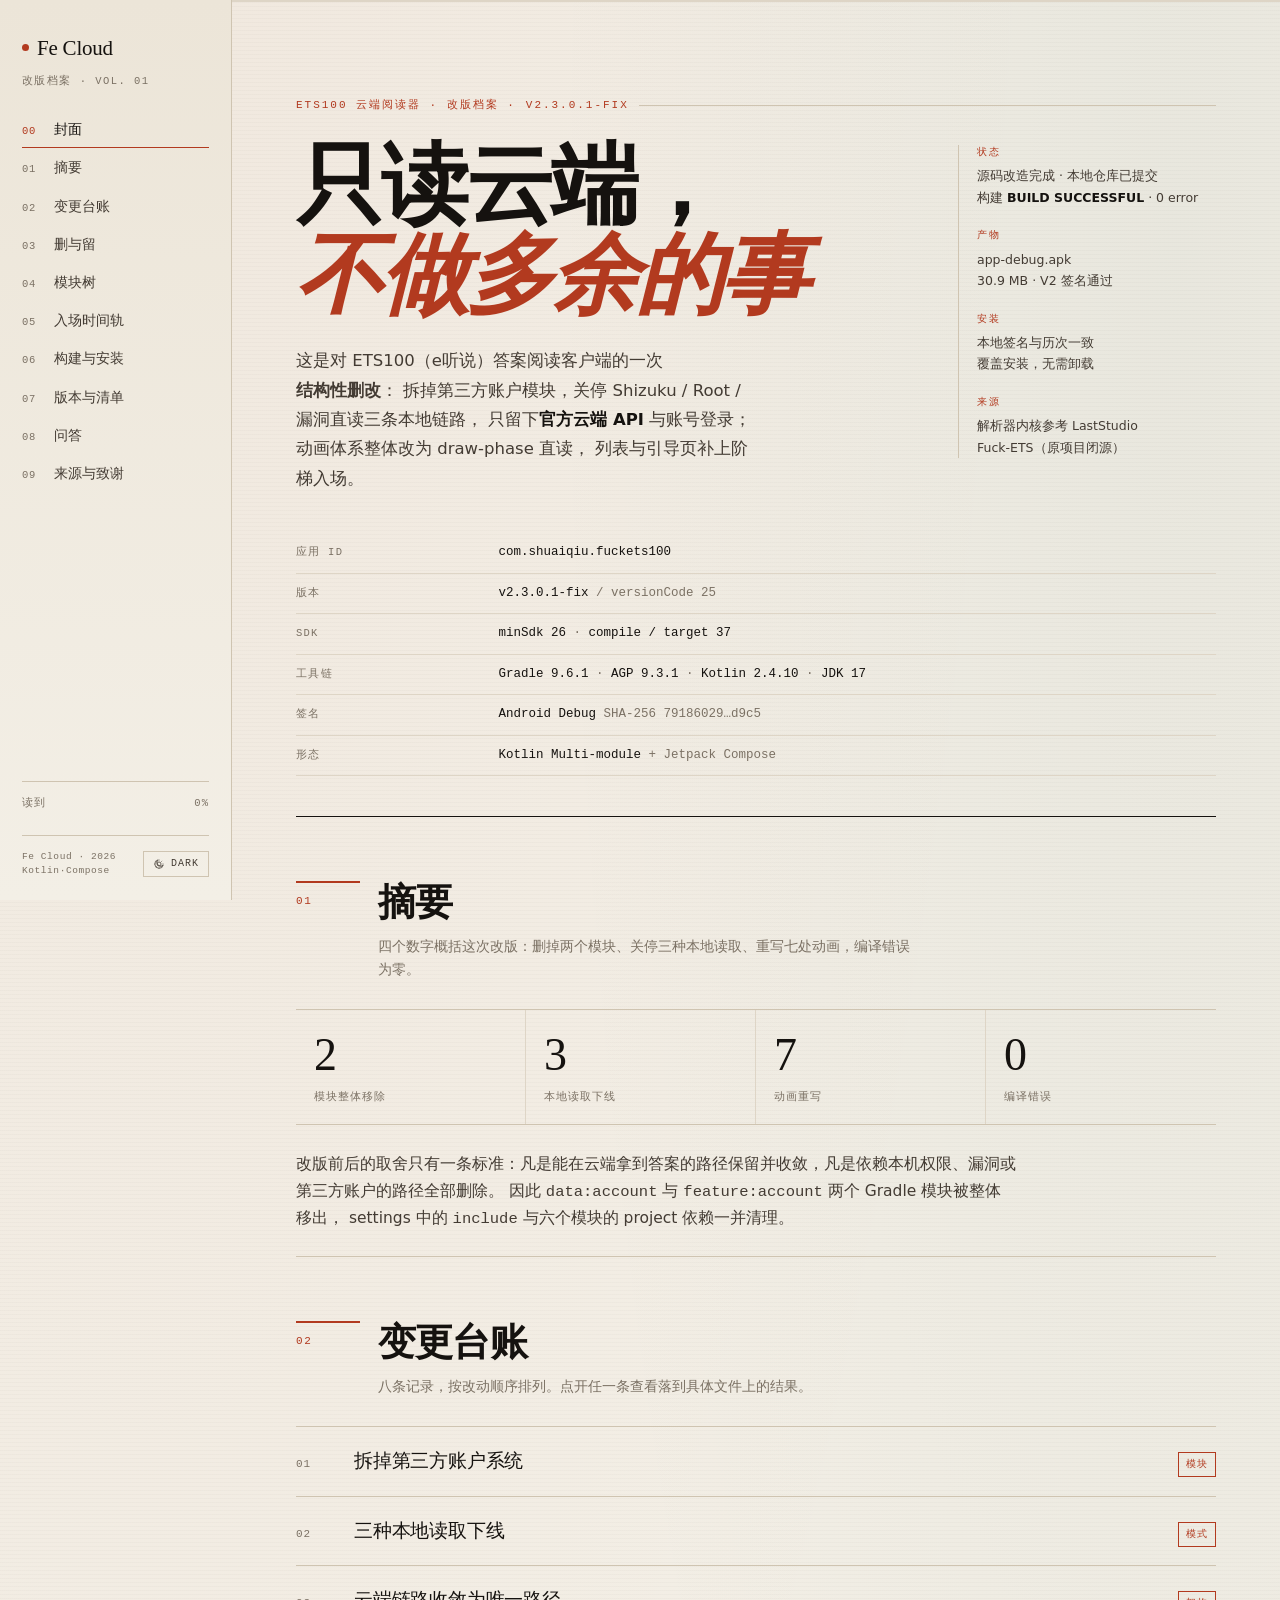
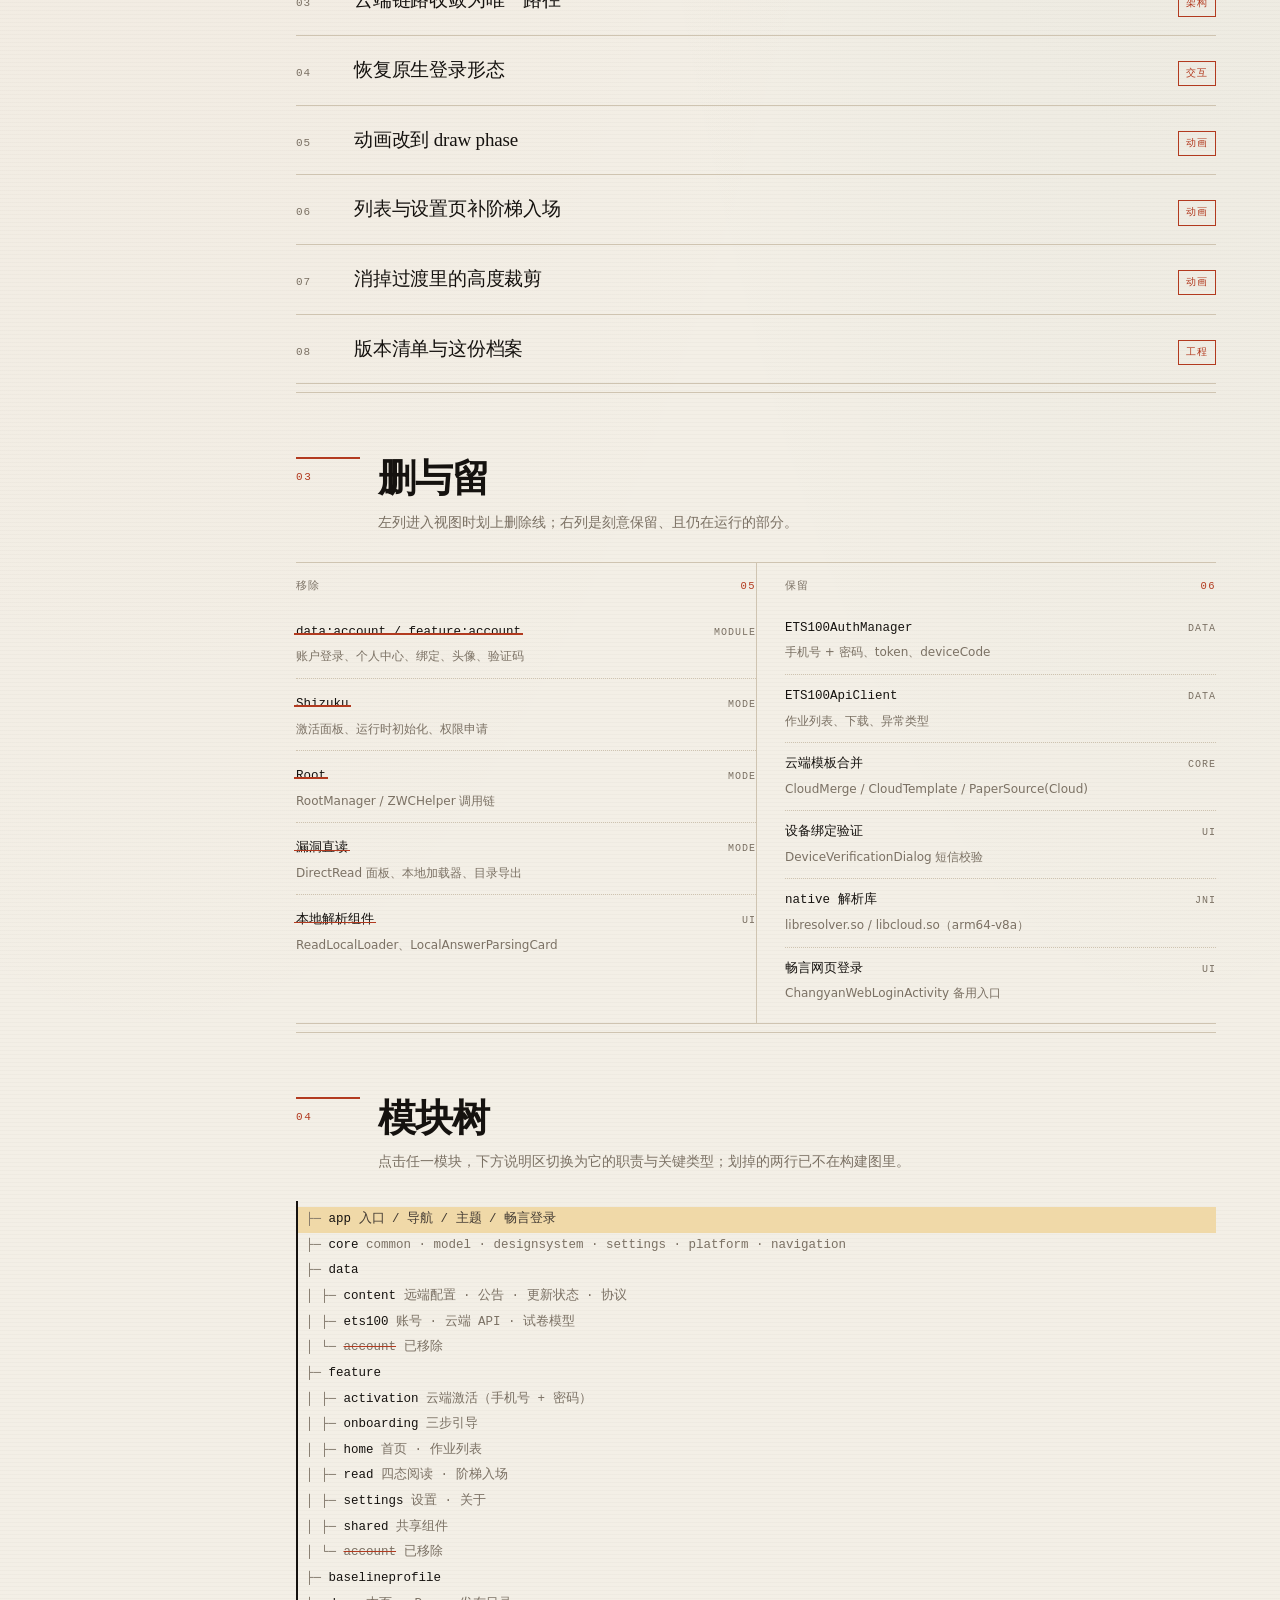
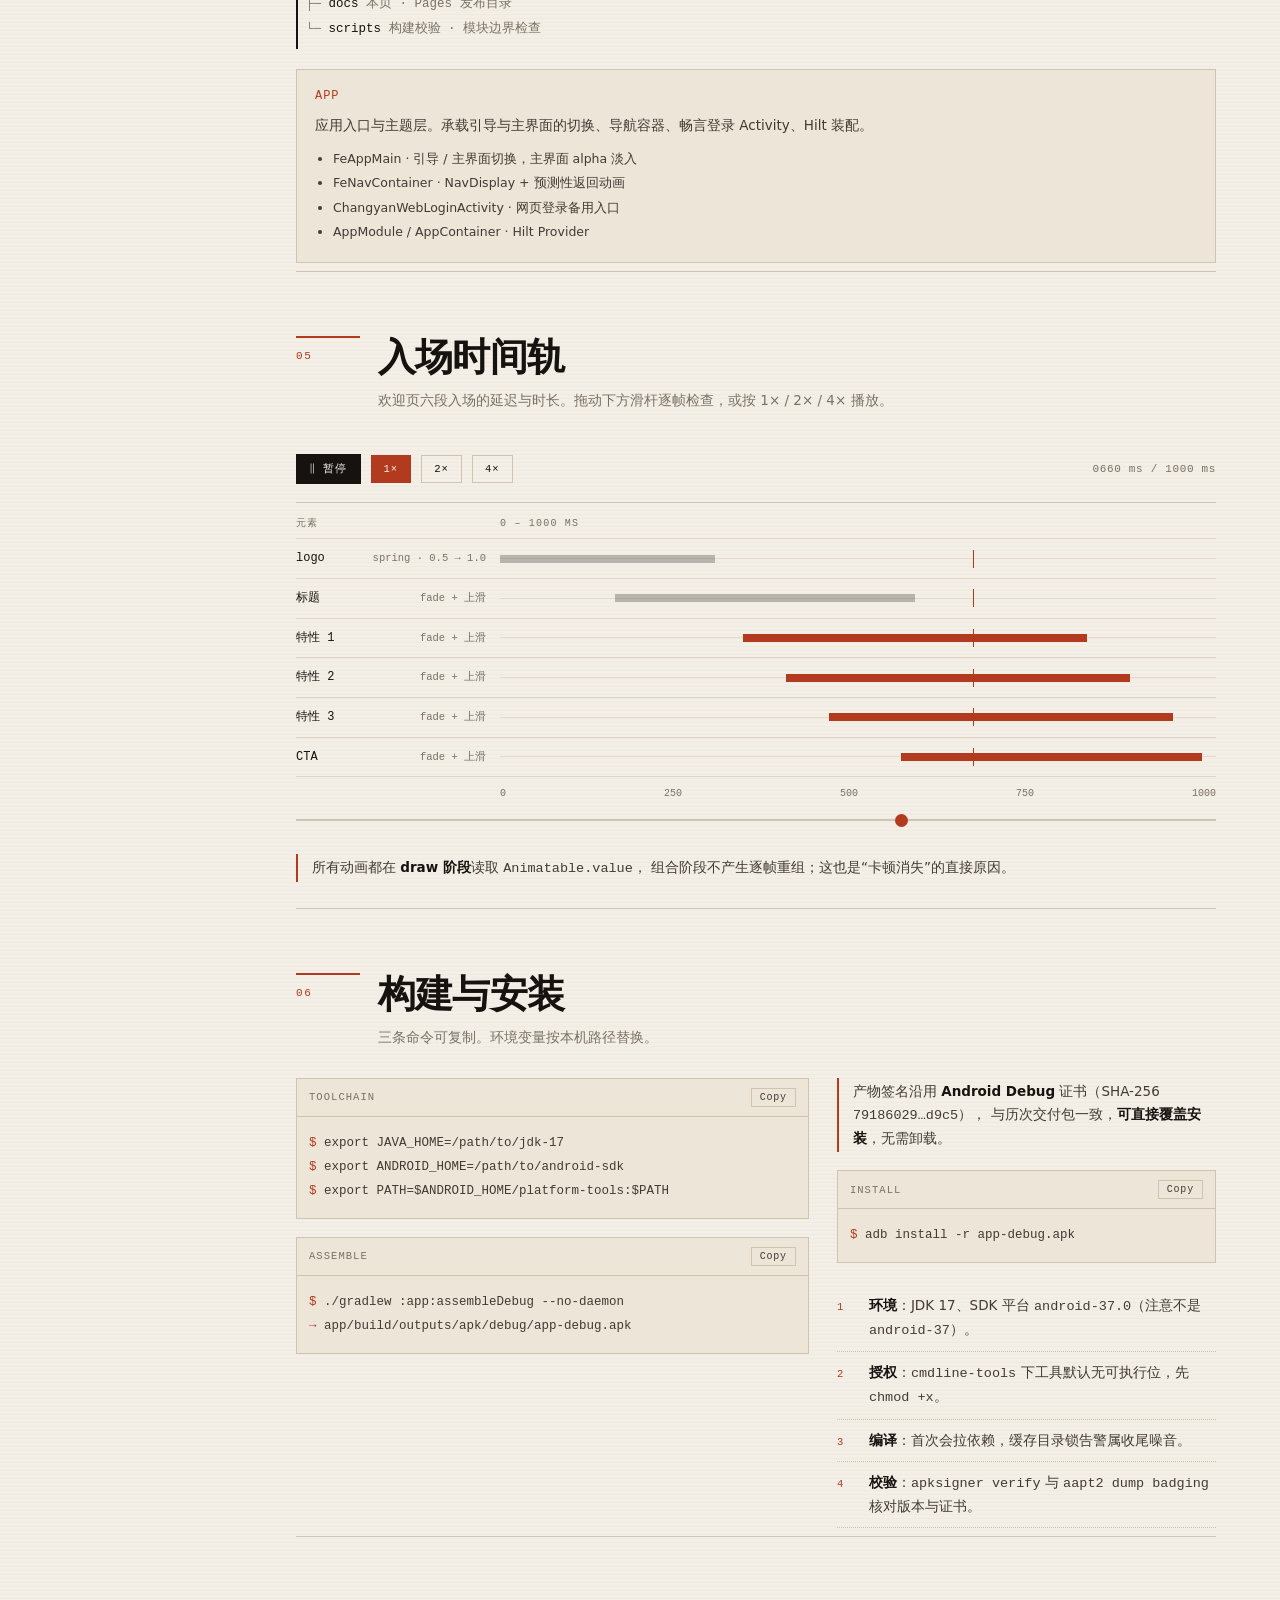
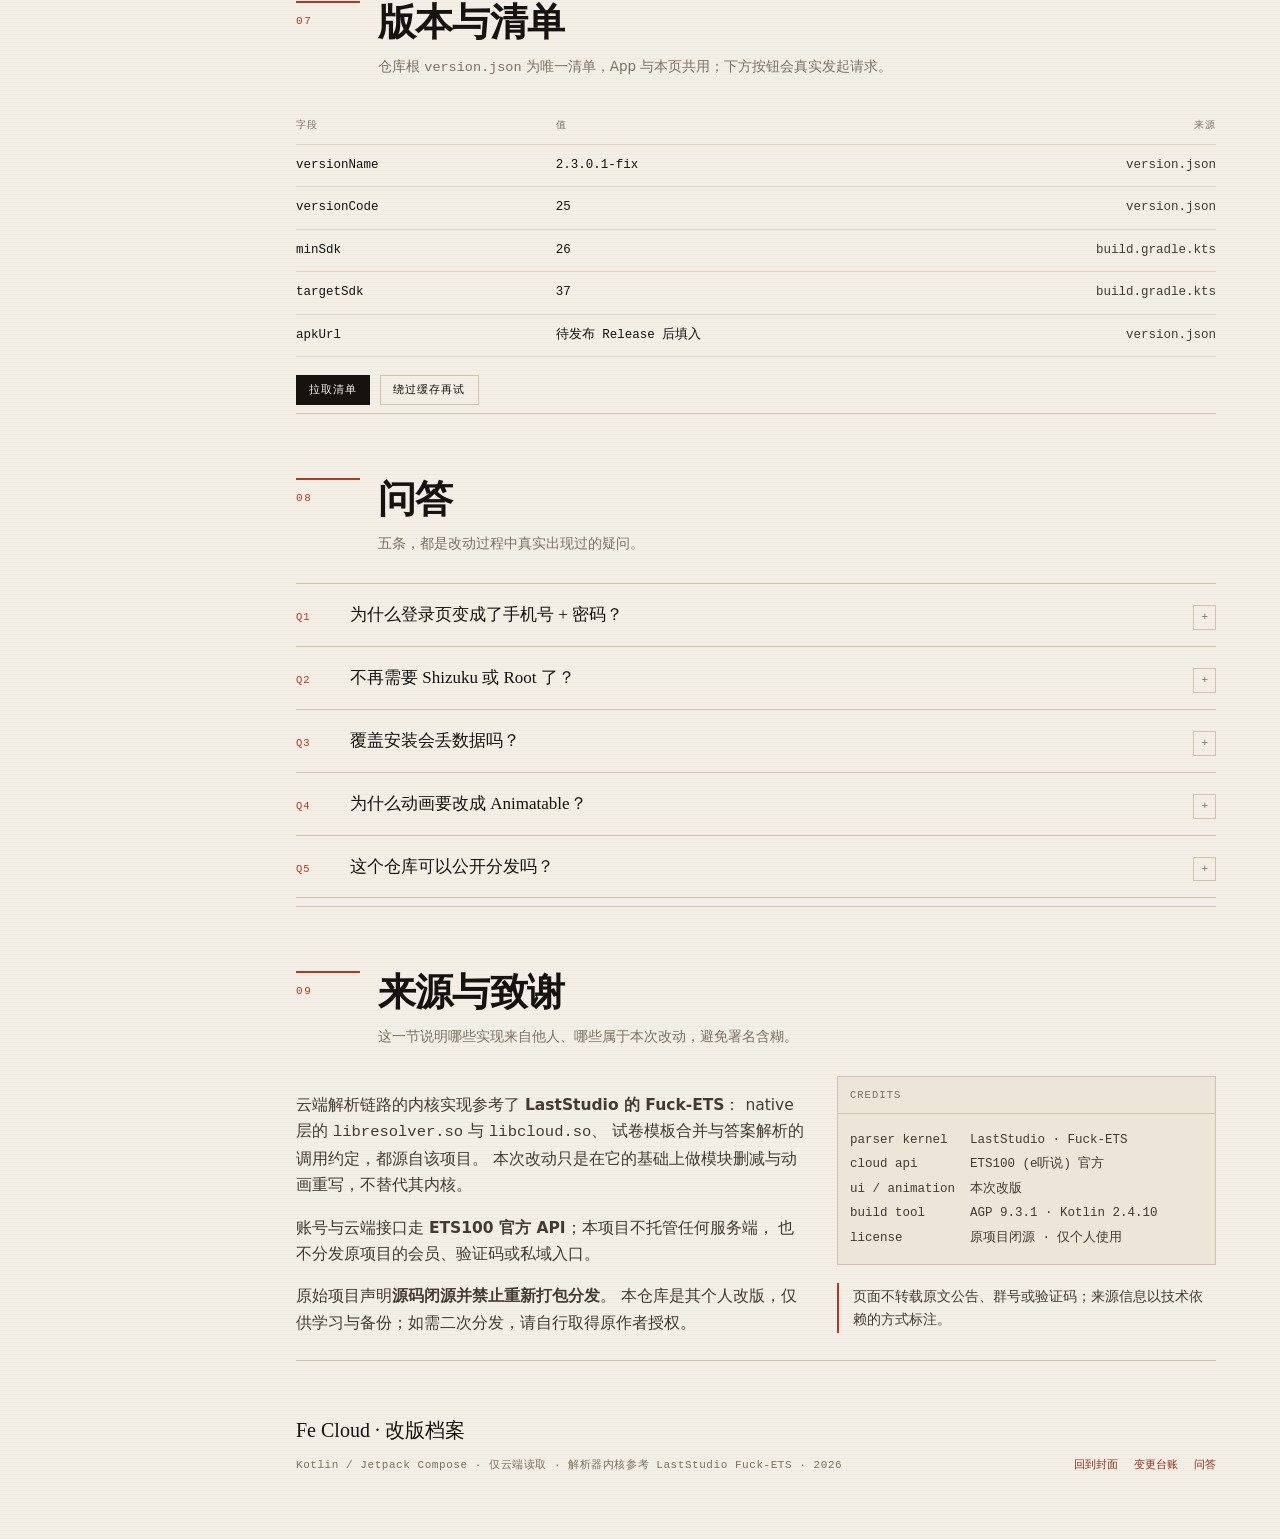
==== commit e5e3e63a: "docs(site): 新增来源与致谢章节，说明解析器内核参考 LastStudio Fuck-ETS" ====
--- a/docs/index.html
+++ b/docs/index.html
@@ -42,6 +42,7 @@
     <a class="toc-item" href="#build"><span class="no">06</span><span>构建与安装</span></a>
     <a class="toc-item" href="#release"><span class="no">07</span><span>版本与清单</span></a>
     <a class="toc-item" href="#qa"><span class="no">08</span><span>问答</span></a>
+    <a class="toc-item" href="#colophon"><span class="no">09</span><span>来源与致谢</span></a>
   </nav>
 
   <div class="rail-spacer"></div>
@@ -93,8 +94,8 @@
           <p class="aside-text">本地签名与历次一致<br />覆盖安装，无需卸载</p>
         </div>
         <div class="aside-block">
-          <p class="aside-label">许可</p>
-          <p class="aside-text">原项目声明闭源禁再分发<br />仅供个人学习与备份</p>
+          <p class="aside-label">来源</p>
+          <p class="aside-text">解析器内核参考 LastStudio<br />Fuck-ETS（原项目闭源）</p>
         </div>
       </aside>
 
@@ -606,10 +607,53 @@
       </div>
     </section>
 
+    <!-- ============ 09 来源 ============ -->
+    <section class="section" id="colophon">
+      <div class="section-head">
+        <div class="section-no">09</div>
+        <div>
+          <h2 class="section-title">来源与致谢</h2>
+          <p class="section-note">这一节说明哪些实现来自他人、哪些属于本次改动，避免署名含糊。</p>
+        </div>
+      </div>
+
+      <div class="build-grid">
+        <div>
+          <p class="lede">
+            云端解析链路的内核实现参考了 <b>LastStudio 的 Fuck-ETS</b>：
+            native 层的 <code>libresolver.so</code> 与 <code>libcloud.so</code>、
+            试卷模板合并与答案解析的调用约定，都源自该项目。
+            本次改动只是在它的基础上做模块删减与动画重写，不替代其内核。
+          </p>
+          <p class="lede">
+            账号与云端接口走 <b>ETS100 官方 API</b>；本项目不托管任何服务端，
+            也不分发原项目的会员、验证码或私域入口。
+          </p>
+          <p class="lede">
+            原始项目声明<strong>源码闭源并禁止重新打包分发</strong>。
+            本仓库是其个人改版，仅供学习与备份；如需二次分发，请自行取得原作者授权。
+          </p>
+        </div>
+        <div>
+          <div class="cmd">
+            <div class="cmd-head"><span>Credits</span></div>
+            <div class="cmd-body">parser kernel   LastStudio · Fuck-ETS
+cloud api       ETS100 (e听说) 官方
+ui / animation  本次改版
+build tool      AGP 9.3.1 · Kotlin 2.4.10
+license         原项目闭源 · 仅个人使用</div>
+          </div>
+          <p class="side-note" style="margin-top:18px;">
+            页面不转载原文公告、群号或验证码；来源信息以技术依赖的方式标注。
+          </p>
+        </div>
+      </div>
+    </section>
+
     <footer class="foot">
       <div>
         <p class="foot-title">Fe Cloud · 改版档案</p>
-        <p class="foot-meta">Kotlin / Jetpack Compose · 仅云端读取 · 2026</p>
+        <p class="foot-meta">Kotlin / Jetpack Compose · 仅云端读取 · 解析器内核参考 LastStudio Fuck-ETS · 2026</p>
       </div>
       <div class="foot-links">
         <a href="#cover">回到封面</a>
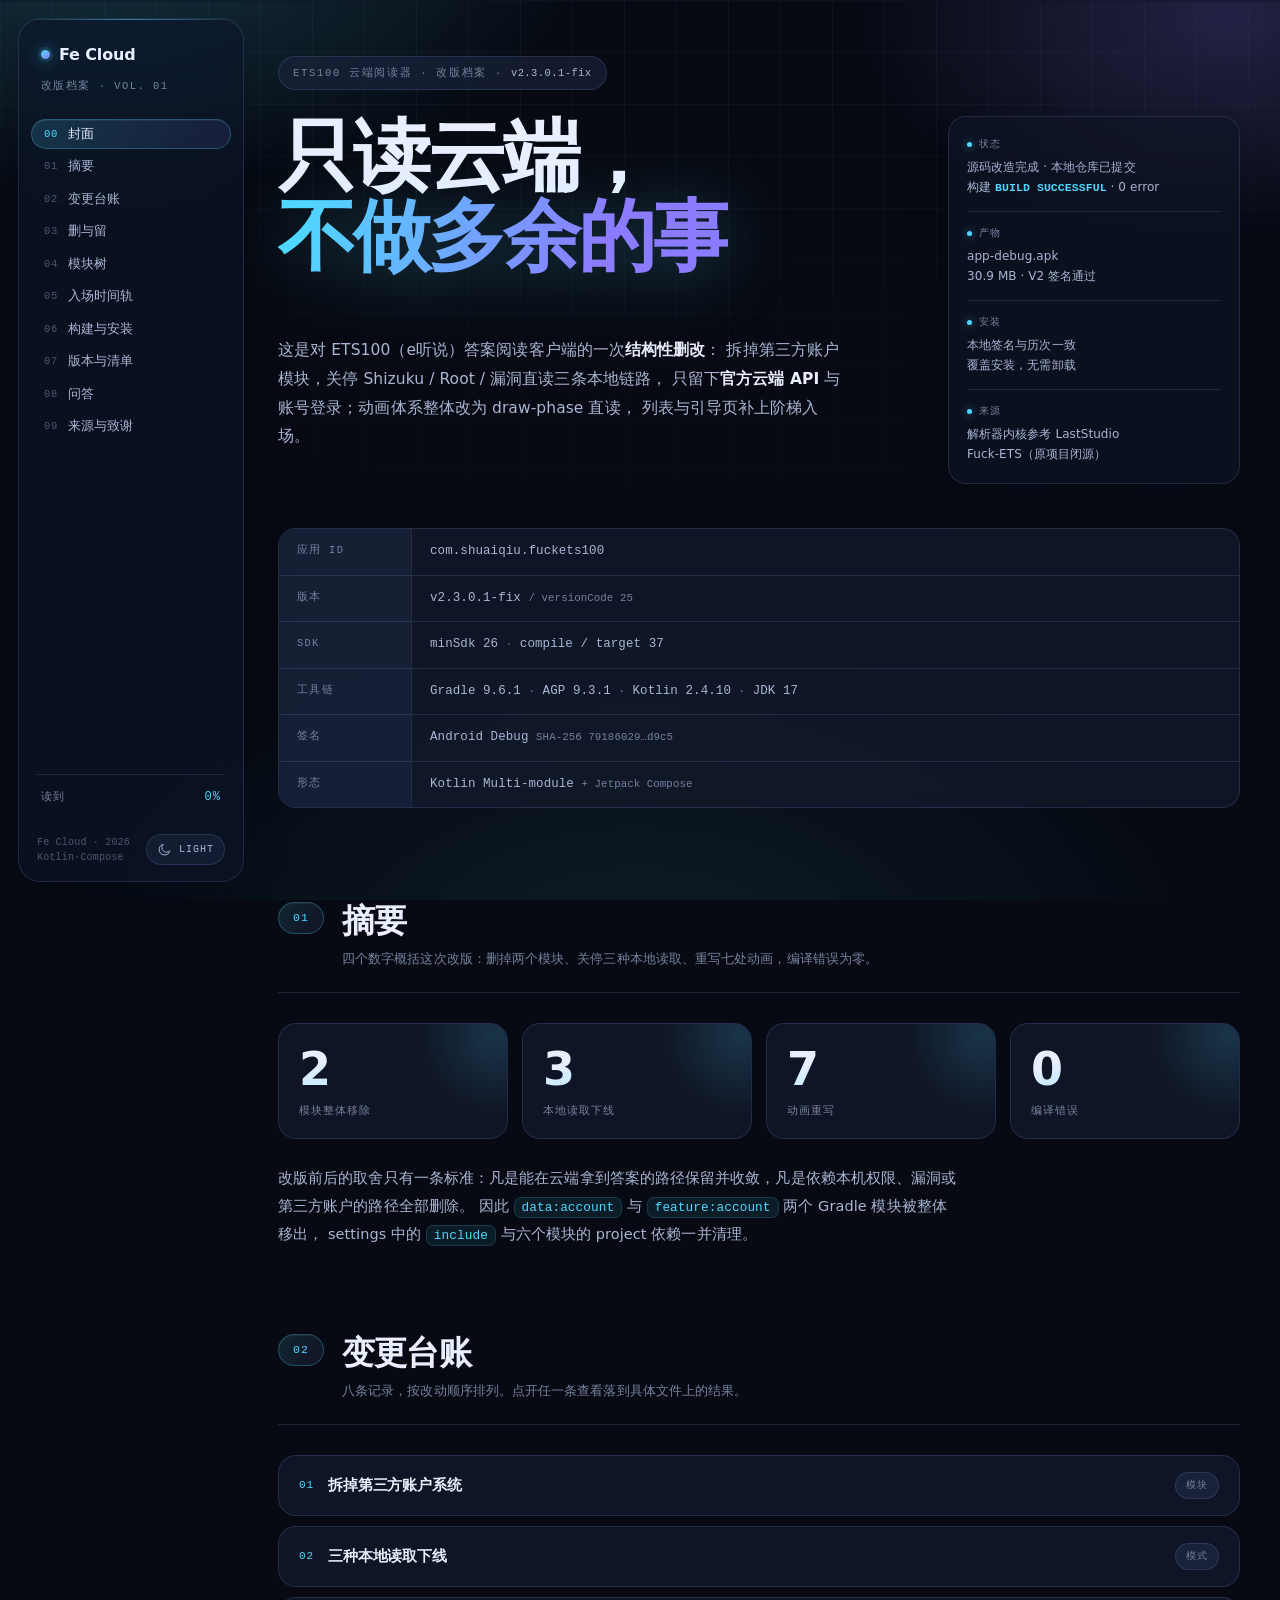
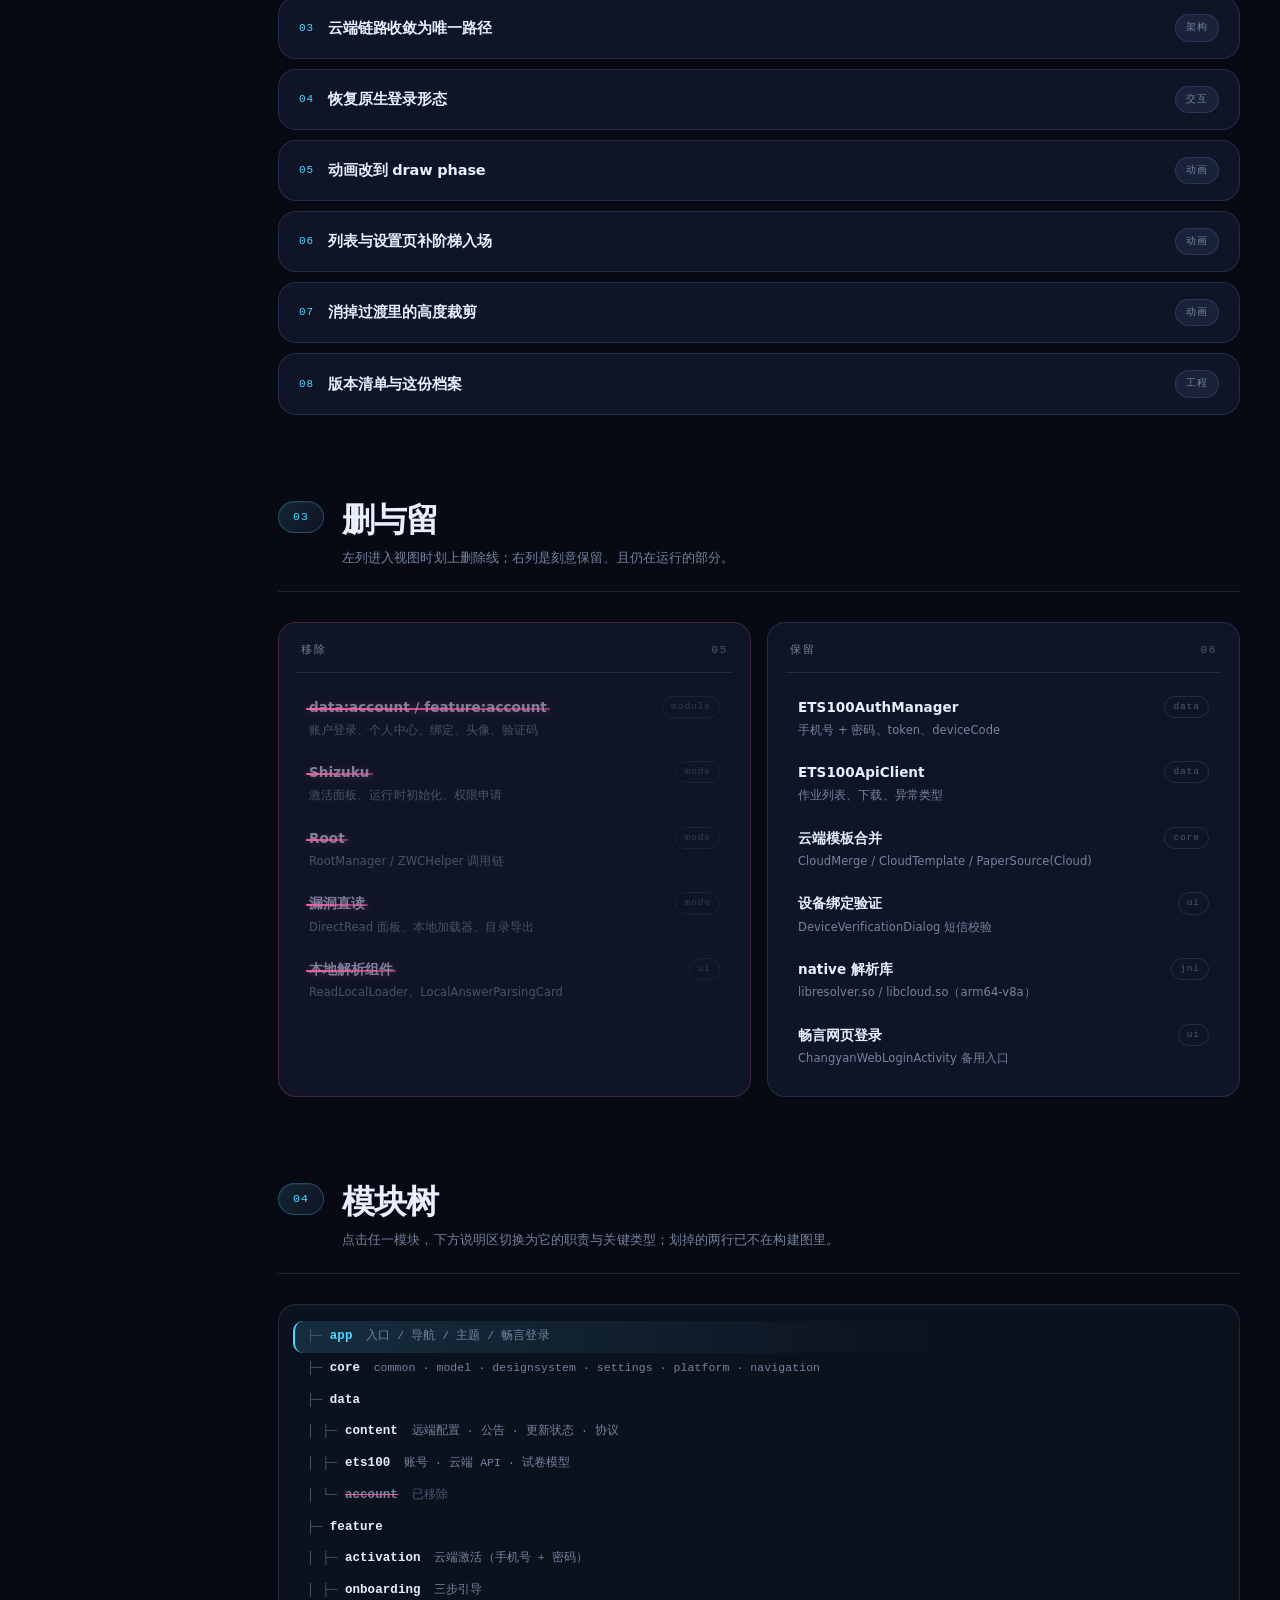
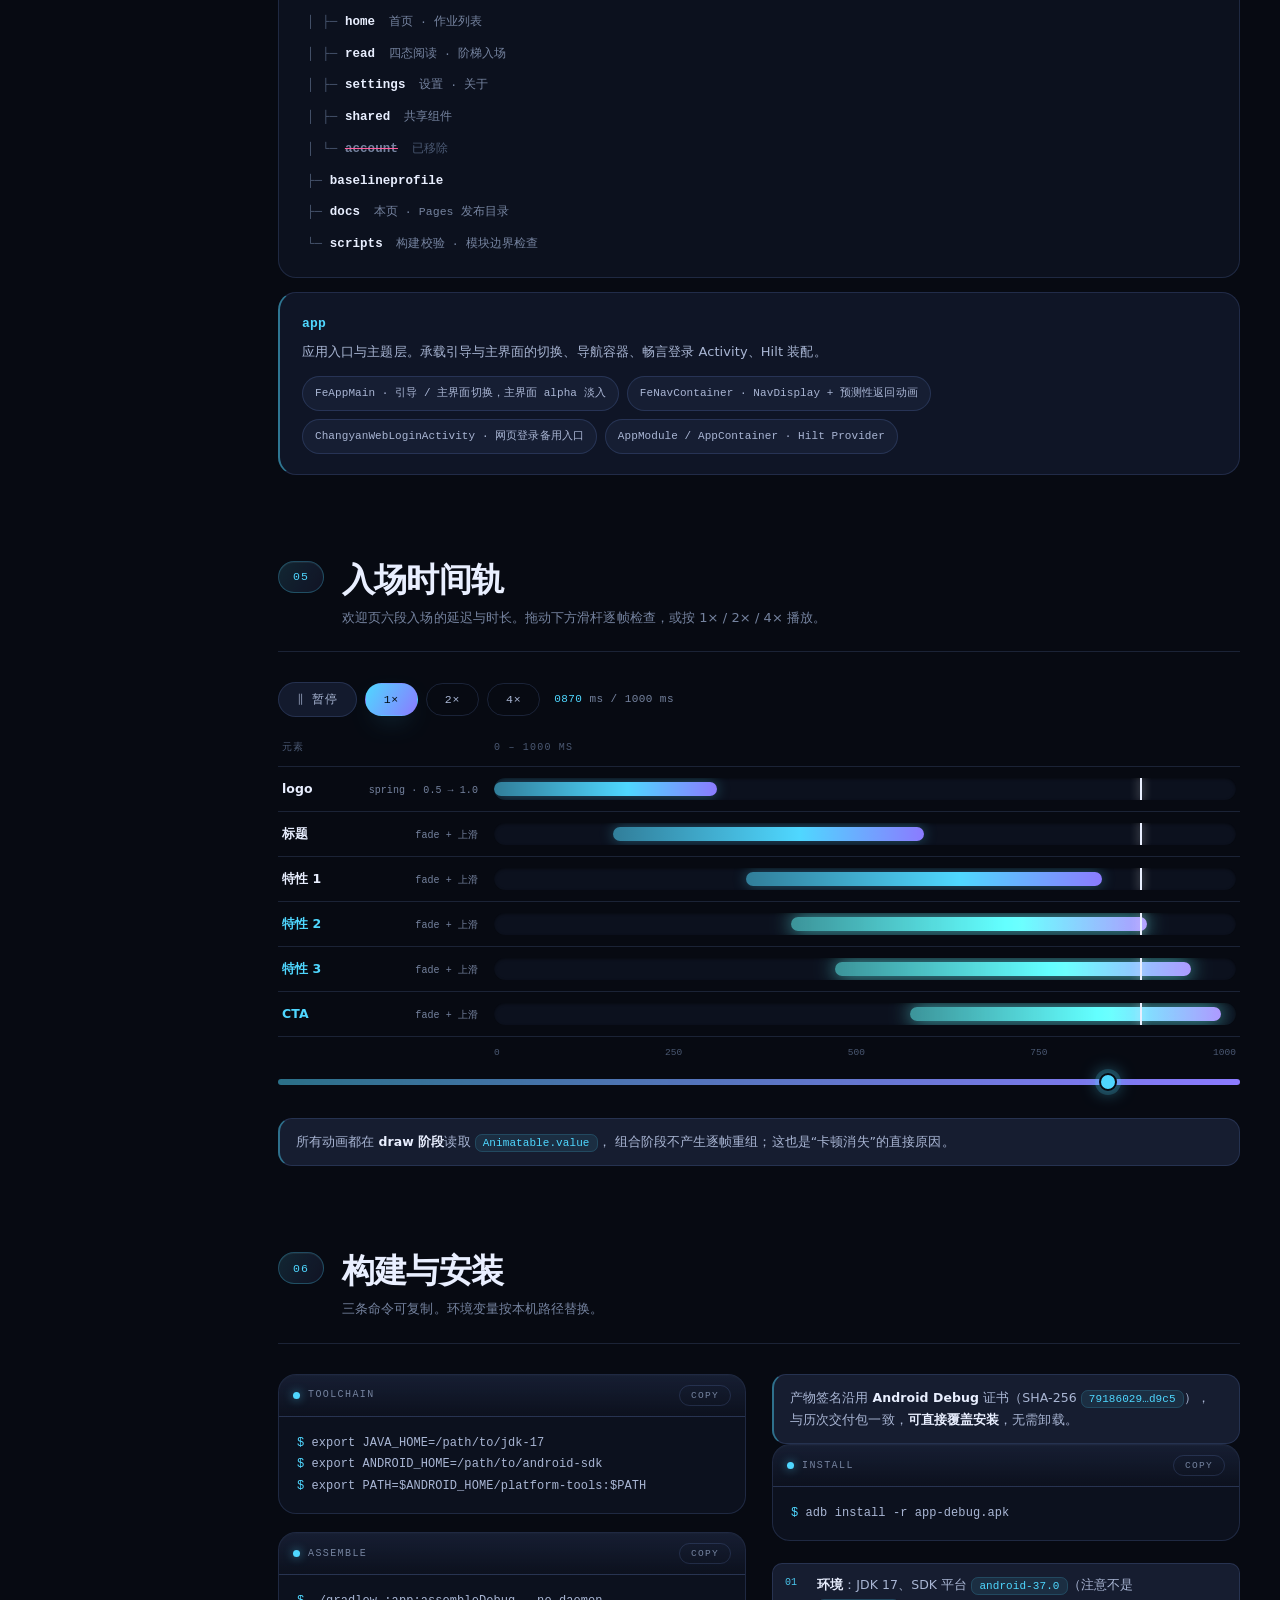
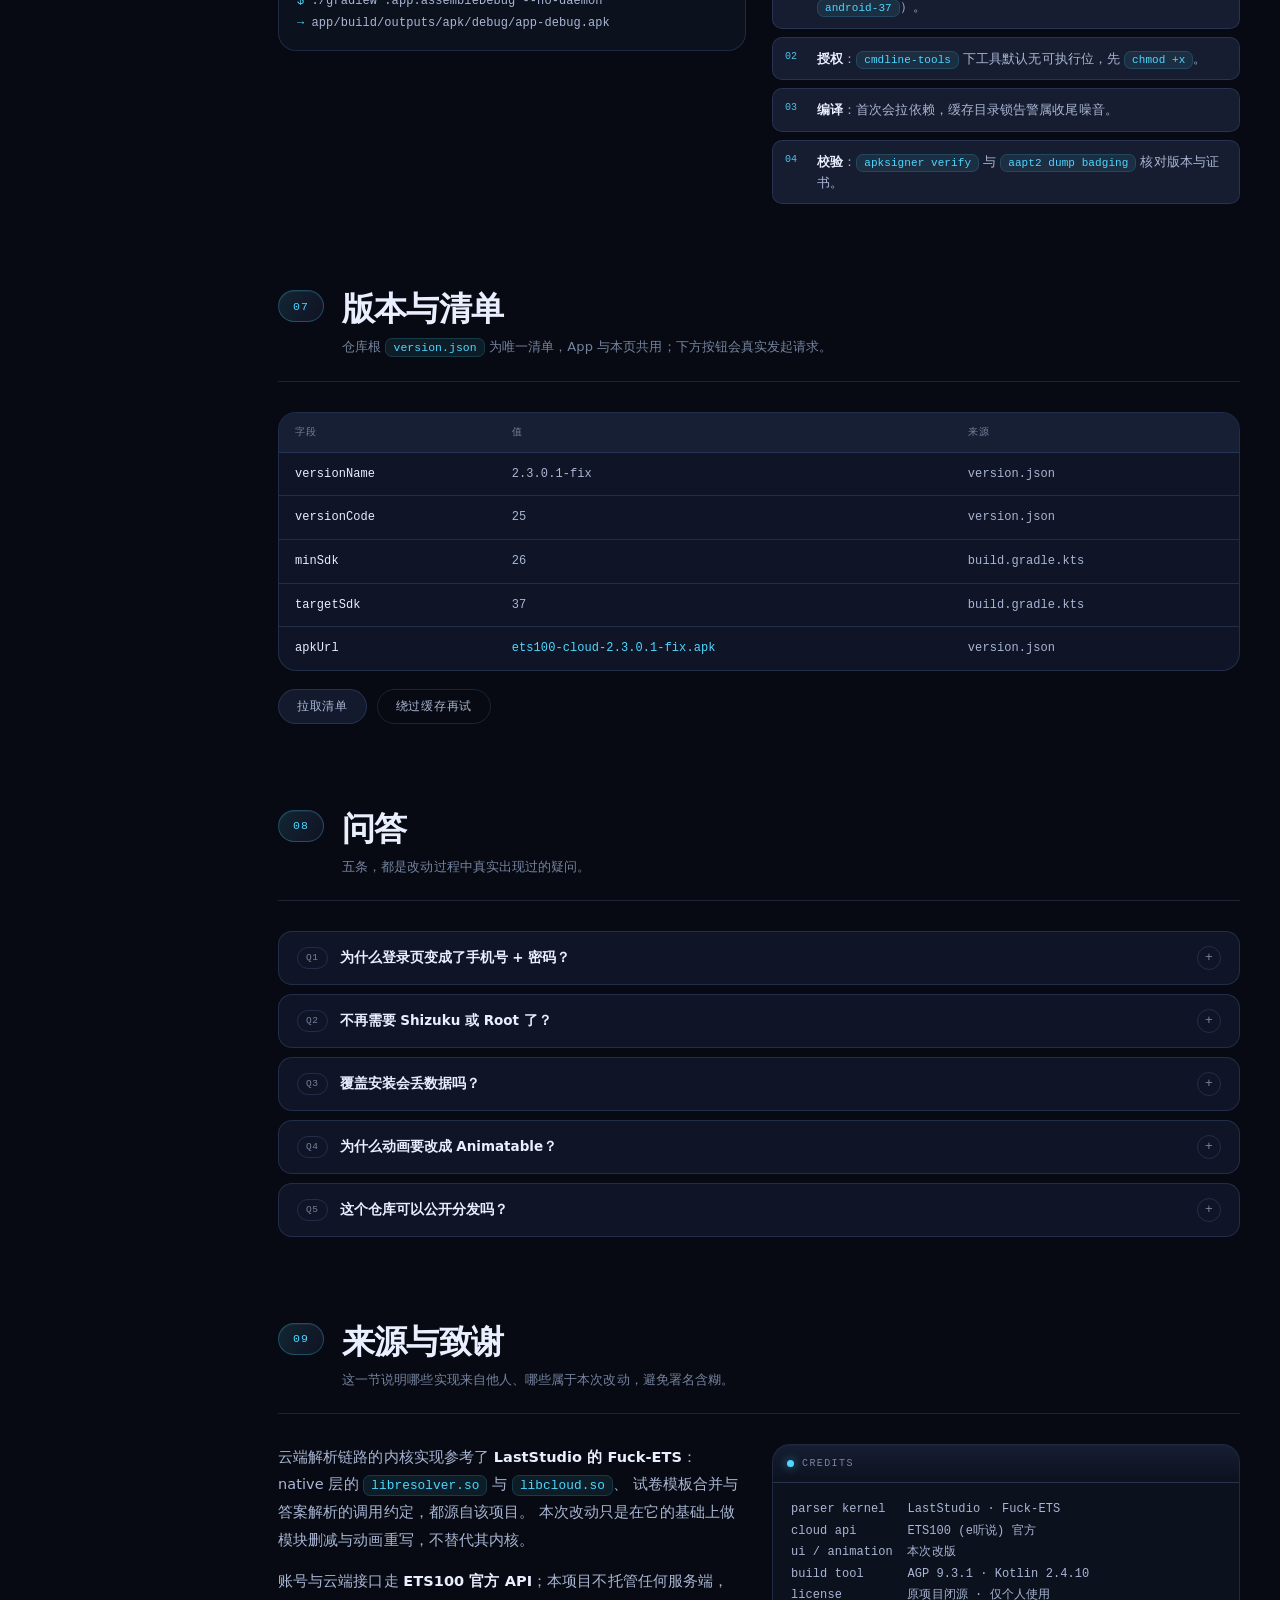
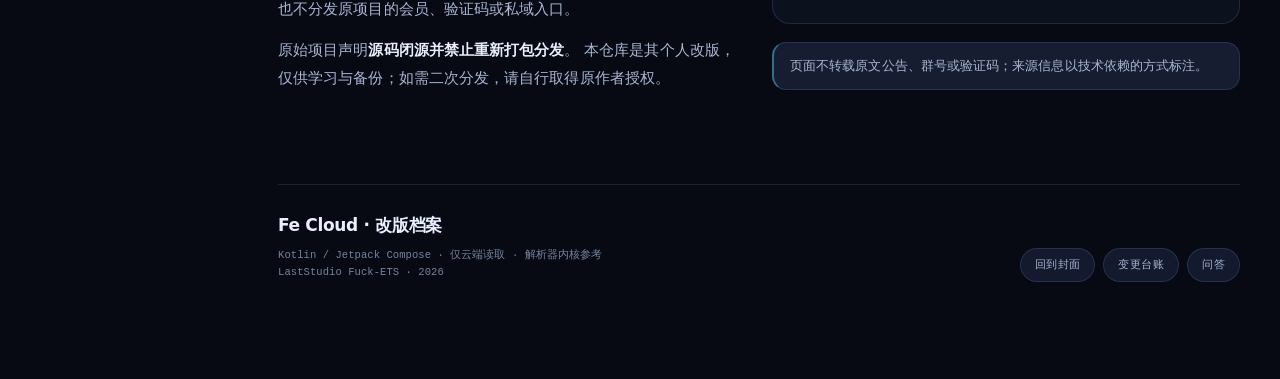
==== commit 05fa846e: "feat(site): 视觉改为深色科技风（圆角玻璃卡片、网格光效、渐变标题、等宽数据），主题键升级为 v2" ====
--- a/docs/index.html
+++ b/docs/index.html
@@ -1,11 +1,11 @@
 <!DOCTYPE html>
-<html lang="zh-CN" data-theme="light">
+<html lang="zh-CN" data-theme="dark">
 <head>
 <meta charset="UTF-8" />
 <meta name="viewport" content="width=device-width, initial-scale=1, viewport-fit=cover" />
 <title>Fe Cloud — ETS100 云端阅读器改版档案</title>
 <meta name="description" content="ETS100（e听说）答案阅读器的改版档案：移除第三方账户系统与 Shizuku / Root / 漏洞直读三种本地模式，仅保留云端链路，Compose 动画全链路改为 draw-phase 实现。" />
-<meta name="theme-color" content="#f3efe6" />
+<meta name="theme-color" content="#070a12" />
 <link rel="icon" href="assets/icon-192.png" type="image/png" />
 <link rel="apple-touch-icon" href="assets/icon-192.png" />
 <link rel="manifest" href="manifest.webmanifest" />
@@ -17,8 +17,8 @@
   /* 首屏前定主题，避免闪烁 */
   (function () {
     try {
-      var t = localStorage.getItem("fe-cloud-theme");
-      if (!t) t = "light";
+      var t = localStorage.getItem("fe-cloud-theme-v2");
+      if (!t) t = "dark";
       document.documentElement.setAttribute("data-theme", t);
     } catch (e) {}
   })();
@@ -522,7 +522,7 @@
           <tr><td>versionCode</td><td id="tblCode">25</td><td>version.json</td></tr>
           <tr><td>minSdk</td><td>26</td><td>build.gradle.kts</td></tr>
           <tr><td>targetSdk</td><td>37</td><td>build.gradle.kts</td></tr>
-          <tr><td>apkUrl</td><td>待发布 Release 后填入</td><td>version.json</td></tr>
+          <tr><td>apkUrl</td><td id="tblApk">Release · v2.3.0.1-fix</td><td>version.json</td></tr>
         </tbody>
       </table>
 
--- a/docs/assets/style.css
+++ b/docs/assets/style.css
@@ -1,52 +1,84 @@
 /* ============================================================
-   Fe Cloud — 改版档案 · editorial edition
-   设计语言：印刷出版物 / 技术白皮书
-   纸感底色 + 衬线大标题 + 编号章节 + hairline 分隔 + 边注
+   Fe Cloud — 改版档案
+   视觉：深色科技风 · 圆角玻璃卡片 · 青蓝 / 紫渐变光
+   结构按 docs/index.html 的类名组织，交互状态由 main.js 切换
    ============================================================ */
 
-/* ---------- tokens ---------- */
+/* ---------------- 1. Tokens ---------------- */
 
 :root {
-  --paper: #f3efe6;
-  --paper-2: #ece5d8;
-  --paper-3: #e3dac9;
-  --ink: #15120f;
-  --ink-2: #433b33;
-  --ink-3: #7b7164;
-  --rule: #cfc4b1;
-  --rule-soft: #ded5c6;
-  --accent: #b23a1f;
-  --accent-ink: #8c2c15;
-  --teal: #1f4d43;
-  --mark: #f0d9a8;
-  --shadow: 0 1px 0 rgba(21, 18, 15, 0.06), 0 18px 40px -28px rgba(21, 18, 15, 0.5);
-
-  --serif: "Iowan Old Style", "Palatino Linotype", "Songti SC", "Noto Serif CJK SC", "Source Han Serif SC", Georgia, "Times New Roman", serif;
-  --sans: "Inter", "PingFang SC", "HarmonyOS Sans SC", "Hiragino Sans GB", "Microsoft YaHei", system-ui, -apple-system, sans-serif;
-  --mono: "JetBrains Mono", "SFMono-Regular", Menlo, Consolas, "Liberation Mono", monospace;
-
-  --rail-w: 232px;
-  --measure: 720px;
-  --ease: cubic-bezier(0.22, 0.9, 0.24, 1);
-}
-
-[data-theme="dark"] {
-  --paper: #13100d;
-  --paper-2: #1a1612;
-  --paper-3: #221c17;
-  --ink: #f0e9dc;
-  --ink-2: #c6bbaa;
-  --ink-3: #8d8273;
-  --rule: #342c24;
-  --rule-soft: #292219;
-  --accent: #e0654a;
-  --accent-ink: #f08a71;
-  --teal: #86b9a9;
-  --mark: #4a3a22;
-  --shadow: 0 1px 0 rgba(0, 0, 0, 0.5), 0 22px 50px -30px rgba(0, 0, 0, 0.9);
-}
-
-/* ---------- base ---------- */
+  color-scheme: dark;
+
+  --bg: #070a12;
+  --bg-elev: #0c111e;
+  --surface: rgba(20, 27, 47, 0.72);
+  --surface-2: rgba(28, 37, 62, 0.64);
+  --surface-3: rgba(38, 49, 78, 0.5);
+  --glass: rgba(16, 22, 40, 0.62);
+
+  --ink: #e9efff;
+  --ink-2: #a9b6d4;
+  --muted: #75839f;
+  --faint: #4a5872;
+
+  --accent: #4fd7ff;
+  --accent-2: #8b7bff;
+  --accent-3: #ff5e9c;
+  --ok: #46e6a8;
+  --warn: #ffc857;
+
+  --rule: rgba(120, 150, 220, 0.18);
+  --edge: rgba(130, 165, 255, 0.16);
+  --edge-strong: rgba(140, 180, 255, 0.3);
+
+  --glow: 0 0 0 1px rgba(95, 200, 255, 0.22), 0 18px 46px -22px rgba(79, 215, 255, 0.55);
+  --lift: 0 22px 48px -28px rgba(4, 10, 24, 0.9);
+
+  --r-xl: 22px;
+  --r-lg: 18px;
+  --r-md: 14px;
+  --r-sm: 10px;
+  --r-pill: 999px;
+
+  --sans: "Inter", "SF Pro Text", -apple-system, BlinkMacSystemFont, "Segoe UI",
+    "PingFang SC", "Noto Sans SC", "Microsoft YaHei", system-ui, sans-serif;
+  --serif: "Inter", -apple-system, "PingFang SC", "Noto Sans SC", system-ui, sans-serif;
+  --mono: ui-monospace, "SF Mono", "JetBrains Mono", "Cascadia Code", Menlo, Consolas, monospace;
+
+  --rail-w: 226px;
+  --rail-gap: 18px;
+}
+
+[data-theme="light"] {
+  color-scheme: light;
+
+  --bg: #eef2fb;
+  --bg-elev: #ffffff;
+  --surface: rgba(255, 255, 255, 0.78);
+  --surface-2: rgba(246, 249, 255, 0.86);
+  --surface-3: rgba(232, 239, 252, 0.7);
+  --glass: rgba(255, 255, 255, 0.72);
+
+  --ink: #101827;
+  --ink-2: #3d4b66;
+  --muted: #63718c;
+  --faint: #93a0b6;
+
+  --accent: #0b82c4;
+  --accent-2: #5b47e0;
+  --accent-3: #d92b73;
+  --ok: #0f9e6a;
+  --warn: #b8791a;
+
+  --rule: rgba(24, 44, 86, 0.14);
+  --edge: rgba(30, 70, 140, 0.14);
+  --edge-strong: rgba(30, 70, 140, 0.26);
+
+  --glow: 0 0 0 1px rgba(11, 130, 196, 0.18), 0 18px 46px -24px rgba(11, 130, 196, 0.45);
+  --lift: 0 20px 44px -28px rgba(28, 52, 96, 0.38);
+}
+
+/* ---------------- 2. Base ---------------- */
 
 *,
 *::before,
@@ -59,416 +91,523 @@
 
 body {
   margin: 0;
-  background-color: var(--paper);
-  background-image:
-    radial-gradient(120% 90% at 12% -10%, rgba(178, 58, 31, 0.045), transparent 60%),
-    radial-gradient(90% 70% at 92% 4%, rgba(31, 77, 67, 0.05), transparent 55%),
-    repeating-linear-gradient(0deg, rgba(21, 18, 15, 0.018) 0 1px, transparent 1px 4px);
+  min-height: 100vh;
+  background: var(--bg);
   color: var(--ink);
   font-family: var(--sans);
-  font-size: 16px;
+  font-size: 15px;
   line-height: 1.72;
+  letter-spacing: 0.005em;
   -webkit-font-smoothing: antialiased;
-  text-rendering: optimizeLegibility;
-}
-
-[data-theme="dark"] body {
+  overflow-x: hidden;
+}
+
+/* 网格 + 双色光晕：固定层，滚动时保持 */
+body::before,
+body::after {
+  content: "";
+  position: fixed;
+  inset: 0;
+  pointer-events: none;
+  z-index: 0;
+}
+
+body::before {
   background-image:
-    radial-gradient(120% 90% at 12% -10%, rgba(224, 101, 74, 0.07), transparent 60%),
-    radial-gradient(90% 70% at 92% 4%, rgba(134, 185, 169, 0.05), transparent 55%);
-}
-
-a { color: var(--accent-ink); text-decoration: none; }
-a:hover { text-decoration: underline; text-underline-offset: 3px; }
-
-code, pre, kbd { font-family: var(--mono); }
-
-pre { margin: 0; }
-
-::selection { background: var(--mark); color: var(--ink); }
-
-/* ---------- shell ---------- */
+    linear-gradient(to right, var(--rule) 1px, transparent 1px),
+    linear-gradient(to bottom, var(--rule) 1px, transparent 1px);
+  background-size: 52px 52px;
+  opacity: 0.45;
+  -webkit-mask-image: radial-gradient(120vw 90vh at 50% -10%, #000 0%, rgba(0, 0, 0, 0.55) 46%, transparent 82%);
+  mask-image: radial-gradient(120vw 90vh at 50% -10%, #000 0%, rgba(0, 0, 0, 0.55) 46%, transparent 82%);
+}
+
+body::after {
+  background:
+    radial-gradient(58vw 42vh at 8% -6%, rgba(79, 215, 255, 0.22), transparent 68%),
+    radial-gradient(46vw 38vh at 96% 2%, rgba(139, 123, 255, 0.24), transparent 66%),
+    radial-gradient(70vw 60vh at 50% 108%, rgba(79, 215, 255, 0.1), transparent 70%);
+  opacity: 0.9;
+}
+
+[data-theme="light"] body::before { opacity: 0.26; }
+[data-theme="light"] body::after {
+  background:
+    radial-gradient(58vw 42vh at 8% -6%, rgba(11, 130, 196, 0.16), transparent 68%),
+    radial-gradient(46vw 38vh at 96% 2%, rgba(91, 71, 224, 0.14), transparent 66%);
+}
+
+::selection {
+  background: rgba(79, 215, 255, 0.28);
+  color: var(--ink);
+}
+
+a {
+  color: var(--accent);
+  text-decoration: none;
+  transition: color 0.18s ease, opacity 0.18s ease;
+}
+a:hover { color: var(--ink); }
+
+strong,
+b { font-weight: 700; color: var(--ink); }
+
+em { font-style: normal; }
+
+code {
+  font-family: var(--mono);
+  font-size: 0.88em;
+  padding: 2px 7px;
+  border-radius: 7px;
+  background: rgba(79, 215, 255, 0.09);
+  border: 1px solid rgba(79, 215, 255, 0.16);
+  color: var(--accent);
+  white-space: nowrap;
+}
+[data-theme="light"] code {
+  background: rgba(11, 130, 196, 0.08);
+  border-color: rgba(11, 130, 196, 0.18);
+}
+
+.dim { color: var(--muted); font-family: var(--mono); font-size: 0.86em; }
+
+/* ---------------- 3. Rail ---------------- */
 
 .rail {
   position: fixed;
-  inset: 0 auto 0 0;
+  left: var(--rail-gap);
+  top: var(--rail-gap);
+  bottom: var(--rail-gap);
   width: var(--rail-w);
-  padding: 30px 22px 22px;
-  border-right: 1px solid var(--rule);
-  background: linear-gradient(180deg, var(--paper-2), var(--paper));
+  z-index: 30;
   display: flex;
   flex-direction: column;
-  gap: 22px;
-  z-index: 40;
-  overflow-y: auto;
-}
-
-.rail-brand { display: block; }
+  gap: 6px;
+  padding: 20px 18px 16px;
+  border-radius: var(--r-xl);
+  border: 1px solid var(--edge);
+  background: var(--glass);
+  backdrop-filter: blur(18px) saturate(150%);
+  -webkit-backdrop-filter: blur(18px) saturate(150%);
+  box-shadow: var(--lift), inset 0 1px 0 rgba(255, 255, 255, 0.05);
+  overflow: hidden;
+}
+
+.rail::before {
+  content: "";
+  position: absolute;
+  inset: 0 0 auto;
+  height: 1px;
+  background: linear-gradient(90deg, transparent, rgba(79, 215, 255, 0.5), transparent);
+}
+
+.rail-brand { padding: 2px 4px 14px; }
 
 .brand-lockup {
-  display: flex;
-  align-items: baseline;
-  gap: 8px;
-  font-family: var(--serif);
-  font-size: 21px;
+  display: inline-flex;
+  align-items: center;
+  gap: 9px;
+  font-size: 16px;
+  font-weight: 700;
   letter-spacing: -0.01em;
 }
 
 .brand-mark {
-  width: 7px;
-  height: 7px;
+  width: 9px;
+  height: 9px;
   border-radius: 50%;
-  background: var(--accent);
-  display: inline-block;
-  transform: translateY(-4px);
+  background: linear-gradient(135deg, var(--accent), var(--accent-2));
+  box-shadow: 0 0 0 3px rgba(79, 215, 255, 0.12), 0 0 16px rgba(79, 215, 255, 0.7);
+  animation: pulse 2.6s ease-in-out infinite;
+}
+
+@keyframes pulse {
+  0%, 100% { box-shadow: 0 0 0 2px rgba(79, 215, 255, 0.1), 0 0 12px rgba(79, 215, 255, 0.55); }
+  50% { box-shadow: 0 0 0 5px rgba(79, 215, 255, 0.06), 0 0 22px rgba(79, 215, 255, 0.85); }
 }
 
 .brand-sub {
-  margin: 6px 0 0;
+  margin: 8px 0 0;
   font-family: var(--mono);
   font-size: 10.5px;
   letter-spacing: 0.14em;
   text-transform: uppercase;
-  color: var(--ink-3);
-}
-
-.rail-toc { margin: 0; padding: 0; list-style: none; display: grid; gap: 2px; }
+  color: var(--muted);
+}
+
+.rail-toc {
+  display: flex;
+  flex-direction: column;
+  gap: 2px;
+  margin: 4px -6px 0;
+}
 
 .toc-item {
-  display: grid;
-  grid-template-columns: 26px 1fr;
-  align-items: baseline;
-  gap: 6px;
-  padding: 6px 8px 6px 0;
-  font-size: 13.5px;
-  color: var(--ink-2);
-  border-bottom: 1px solid transparent;
-  transition: color 0.2s, border-color 0.2s;
+  display: flex;
+  align-items: center;
+  gap: 10px;
+  padding: 8px 12px;
+  border-radius: var(--r-pill);
+  border: 1px solid transparent;
+  color: var(--ink-2);
+  font-size: 12.5px;
+  line-height: 1;
+  transition: background 0.2s ease, color 0.2s ease, border-color 0.2s ease, transform 0.2s ease;
 }
 
 .toc-item .no {
   font-family: var(--mono);
   font-size: 10.5px;
-  color: var(--ink-3);
   letter-spacing: 0.06em;
-}
-
-.toc-item:hover { color: var(--ink); text-decoration: none; }
+  color: var(--faint);
+  transition: color 0.2s ease;
+}
+
+.toc-item:hover {
+  color: var(--ink);
+  background: var(--surface-2);
+  transform: translateX(2px);
+}
+.toc-item:hover .no { color: var(--muted); }
 
 .toc-item.is-current {
   color: var(--ink);
-  border-bottom-color: var(--accent);
-}
-
+  background: linear-gradient(100deg, rgba(79, 215, 255, 0.16), rgba(139, 123, 255, 0.1));
+  border-color: rgba(79, 215, 255, 0.28);
+  box-shadow: inset 0 1px 0 rgba(255, 255, 255, 0.06);
+}
 .toc-item.is-current .no { color: var(--accent); }
 
-.rail-spacer { flex: 1; }
+.rail-spacer { flex: 1 1 auto; min-height: 16px; }
 
 .rail-read {
+  display: flex;
+  justify-content: space-between;
+  align-items: baseline;
+  padding: 12px 4px 10px;
   border-top: 1px solid var(--rule);
-  padding-top: 12px;
   font-family: var(--mono);
   font-size: 10.5px;
   letter-spacing: 0.1em;
   text-transform: uppercase;
-  color: var(--ink-3);
-  display: flex;
-  justify-content: space-between;
-}
+  color: var(--muted);
+}
+
+.rail-read #readPct { color: var(--accent); font-size: 12px; }
 
 .rail-foot {
   display: flex;
   align-items: center;
   justify-content: space-between;
   gap: 10px;
-  border-top: 1px solid var(--rule);
-  padding-top: 14px;
+  padding-top: 10px;
 }
 
 .rail-note {
   font-family: var(--mono);
-  font-size: 9.5px;
-  white-space: nowrap;
-  color: var(--ink-3);
-  letter-spacing: 0.06em;
+  font-size: 10px;
   line-height: 1.5;
-}
-
-/* 主题按钮：印刷式方框 */
+  color: var(--faint);
+  letter-spacing: 0.02em;
+}
 
 .switch {
   display: inline-flex;
   align-items: center;
-  border: 1px solid var(--rule);
-  background: transparent;
+  gap: 7px;
+  padding: 7px 10px;
+  border-radius: var(--r-pill);
+  border: 1px solid var(--edge);
+  background: var(--surface-2);
   color: var(--ink-2);
   font-family: var(--mono);
   font-size: 10px;
   letter-spacing: 0.1em;
   text-transform: uppercase;
-  padding: 6px 9px;
   cursor: pointer;
-  transition: border-color 0.2s, color 0.2s, background 0.2s;
-}
-
-.switch:hover { border-color: var(--ink); color: var(--ink); background: var(--paper-3); }
-
-.switch svg { width: 12px; height: 12px; margin-right: 6px; fill: none; stroke: currentColor; stroke-width: 1.5; }
-
-/* 移动端顶栏 */
-
-.topbar {
-  display: none;
-  position: sticky;
-  top: 0;
-  z-index: 41;
-  background: color-mix(in srgb, var(--paper) 92%, transparent);
-  backdrop-filter: blur(8px);
-  border-bottom: 1px solid var(--rule);
-  padding: 10px 16px;
-  align-items: center;
-  justify-content: space-between;
-  gap: 12px;
-}
-
-.topbar-title { font-family: var(--serif); font-size: 17px; }
-
-.topbar-btn {
-  border: 1px solid var(--rule);
-  background: transparent;
-  color: var(--ink);
-  font-family: var(--mono);
-  font-size: 10.5px;
-  letter-spacing: 0.1em;
-  padding: 6px 9px;
-  cursor: pointer;
-}
-
-/* ---------- page ---------- */
-
-.page {
-  margin-left: var(--rail-w);
-  padding: 0 clamp(24px, 5vw, 72px) 0;
-}
-
-.wrap { max-width: 1040px; margin: 0; }
-
-/* 阅读进度：贴顶细线 */
+  transition: border-color 0.2s ease, color 0.2s ease, box-shadow 0.2s ease;
+}
+.switch:hover { border-color: var(--edge-strong); color: var(--ink); box-shadow: var(--glow); }
+.switch svg { width: 15px; height: 15px; stroke: currentColor; fill: none; stroke-width: 1.5; }
+[data-theme="dark"] .ic-sun { display: none; }
+[data-theme="light"] .ic-moon { display: none; }
+
+/* ---------------- 4. Topbar + read bar ---------------- */
+
+.topbar { display: none; }
 
 .readbar {
   position: fixed;
-  top: 0;
-  left: var(--rail-w);
-  right: 0;
+  left: 0; right: 0; top: 0;
   height: 2px;
-  background: var(--rule-soft);
-  z-index: 42;
+  z-index: 60;
+  background: rgba(10, 16, 30, 0.4);
 }
 
 .readbar-fill {
   height: 100%;
   width: 0;
-  background: var(--accent);
-}
-
-/* ---------- cover ---------- */
+  border-radius: 0 2px 2px 0;
+  background: linear-gradient(90deg, var(--accent), var(--accent-2));
+  box-shadow: 0 0 14px rgba(79, 215, 255, 0.65);
+  transition: width 0.08s linear;
+}
+
+/* ---------------- 5. Page shell ---------------- */
+
+.page {
+  position: relative;
+  z-index: 1;
+  margin-left: calc(var(--rail-gap) + var(--rail-w) + 34px);
+  padding: 0 40px 96px 0;
+}
+
+.wrap { max-width: 1040px; }
+
+/* ---------------- 6. Cover ---------------- */
 
 .cover {
-  padding: clamp(48px, 8vw, 96px) 0 40px;
-  border-bottom: 1px solid var(--ink);
   display: grid;
-  grid-template-columns: minmax(0, 1fr) 258px;
-  column-gap: clamp(28px, 4vw, 64px);
-  align-items: start;
-}
-
-.cover .kicker { grid-column: 1 / -1; }
-.cover-title { grid-column: 1; }
-.cover-lead { grid-column: 1; }
-.meta-table { grid-column: 1 / -1; }
+  grid-template-columns: minmax(0, 1fr) 292px;
+  column-gap: 46px;
+  padding: 56px 0 8px;
+  scroll-margin-top: 40px;
+}
+
+.kicker span { text-transform: none; letter-spacing: 0.04em; color: var(--ink-2); }
+
+.kicker {
+  grid-column: 1 / -1;
+  display: inline-flex;
+  flex-wrap: wrap;
+  align-items: center;
+  gap: 8px;
+  margin: 0 0 26px;
+  padding: 7px 14px;
+  width: fit-content;
+  border-radius: var(--r-pill);
+  border: 1px solid var(--edge);
+  background: var(--surface-2);
+  font-family: var(--mono);
+  font-size: 10.5px;
+  letter-spacing: 0.16em;
+  text-transform: uppercase;
+  color: var(--muted);
+}
+
+.cover-title {
+  grid-column: 1;
+  margin: 0 0 26px;
+  font-size: clamp(38px, 6.1vw, 82px);
+  line-height: 1.03;
+  font-weight: 800;
+  letter-spacing: -0.038em;
+  text-wrap: balance;
+}
+
+.cover-title em {
+  display: inline-block;
+  background: linear-gradient(104deg, var(--accent) 6%, var(--accent-2) 72%);
+  -webkit-background-clip: text;
+  background-clip: text;
+  color: transparent;
+  filter: drop-shadow(0 8px 34px rgba(79, 215, 255, 0.28));
+}
+
+.cover-lead {
+  grid-column: 1;
+  margin: 0;
+  max-width: 58ch;
+  font-size: 15.5px;
+  line-height: 1.85;
+  color: var(--ink-2);
+}
+.cover-lead strong { color: var(--ink); }
 
 .cover-aside {
   grid-column: 2;
   grid-row: 2 / span 2;
-  border-left: 1px solid var(--rule);
-  padding-left: 18px;
-  margin-top: 4px;
-  display: grid;
-  gap: 20px;
-}
-
-.aside-block { display: grid; gap: 4px; }
+  align-self: start;
+  display: flex;
+  flex-direction: column;
+  gap: 0;
+  padding: 6px 18px;
+  border-radius: var(--r-lg);
+  border: 1px solid var(--edge);
+  background: var(--glass);
+  backdrop-filter: blur(14px);
+  -webkit-backdrop-filter: blur(14px);
+  box-shadow: var(--lift);
+}
+
+.aside-block { padding: 13px 0; border-bottom: 1px solid var(--rule); }
+.aside-block:last-child { border-bottom: 0; }
 
 .aside-label {
-  margin: 0;
-  font-family: var(--mono);
-  font-size: 9.5px;
-  letter-spacing: 0.16em;
+  display: flex;
+  align-items: center;
+  gap: 7px;
+  margin: 0 0 5px;
+  font-family: var(--mono);
+  font-size: 10px;
+  letter-spacing: 0.14em;
   text-transform: uppercase;
-  color: var(--accent);
+  color: var(--muted);
+}
+.aside-label::before {
+  content: "";
+  width: 5px; height: 5px;
+  border-radius: 50%;
+  background: var(--accent);
+  box-shadow: 0 0 8px rgba(79, 215, 255, 0.7);
 }
 
 .aside-text {
   margin: 0;
-  font-size: 12.5px;
-  line-height: 1.72;
-  color: var(--ink-2);
-}
-
-.aside-text b { color: var(--ink); font-weight: 600; }
-
-.kicker {
-  font-family: var(--mono);
-  font-size: 11px;
-  letter-spacing: 0.18em;
-  text-transform: uppercase;
-  color: var(--accent);
-  display: flex;
-  align-items: center;
-  gap: 10px;
-  margin: 0 0 26px;
-}
-
-.kicker::after {
-  content: "";
-  flex: 1;
-  height: 1px;
-  background: var(--rule);
-}
-
-.cover-title {
-  font-family: var(--serif);
-  font-weight: 600;
-  font-size: clamp(40px, 7.4vw, 88px);
-  line-height: 1.02;
-  letter-spacing: -0.035em;
-  margin: 0;
-  max-width: 15ch;
-}
-
-.cover-title em {
-  font-style: italic;
-  color: var(--accent);
-}
-
-.cover-lead {
-  margin: 26px 0 0;
-  max-width: 44ch;
-  font-size: 16.5px;
-  color: var(--ink-2);
-  line-height: 1.78;
-}
-
-.cover-lead b { color: var(--ink); font-weight: 600; }
-.cover-lead strong { white-space: nowrap; }
-
-/* 封面元信息表 */
+  font-size: 12px;
+  line-height: 1.65;
+  color: var(--ink-2);
+}
+.aside-text b { color: var(--accent); font-family: var(--mono); font-size: 11.5px; }
 
 .meta-table {
-  margin: 40px 0 0;
+  grid-column: 1 / -1;
   width: 100%;
-  border-collapse: collapse;
+  margin-top: 44px;
+  border-collapse: separate;
+  border-spacing: 0;
+  border: 1px solid var(--edge);
+  border-radius: var(--r-lg);
+  overflow: hidden;
+  background: var(--surface);
+  backdrop-filter: blur(10px);
+  -webkit-backdrop-filter: blur(10px);
   font-size: 13px;
 }
 
-.meta-table th,
-.meta-table td {
+.meta-table th {
+  width: 132px;
+  padding: 12px 18px;
   text-align: left;
-  padding: 9px 0;
-  border-bottom: 1px solid var(--rule-soft);
-  vertical-align: baseline;
-}
-
-.meta-table th {
+  vertical-align: top;
   font-family: var(--mono);
   font-size: 10.5px;
+  font-weight: 500;
   letter-spacing: 0.12em;
   text-transform: uppercase;
-  color: var(--ink-3);
-  font-weight: 400;
-  width: 22%;
-  white-space: nowrap;
-}
-
-.meta-table td { font-family: var(--mono); font-size: 12.5px; color: var(--ink); }
-.meta-table td .dim { color: var(--ink-3); }
-
-/* ---------- generic section ---------- */
+  color: var(--muted);
+  background: var(--surface-2);
+  border-bottom: 1px solid var(--rule);
+}
+
+.meta-table td {
+  padding: 12px 18px;
+  border-bottom: 1px solid var(--rule);
+  border-left: 1px solid var(--rule);
+  font-family: var(--mono);
+  font-size: 12.5px;
+  color: var(--ink-2);
+}
+
+.meta-table tr:last-child th,
+.meta-table tr:last-child td { border-bottom: 0; }
+
+/* ---------------- 7. Section head ---------------- */
 
 .section {
-  padding: 64px 0 8px;
+  margin-top: 86px;
+  scroll-margin-top: 46px;
+}
+
+.section-head {
+  display: flex;
+  align-items: flex-start;
+  gap: 18px;
+  margin-bottom: 30px;
+  padding-bottom: 22px;
   border-bottom: 1px solid var(--rule);
 }
 
-.section-head {
+.section-no {
+  flex: 0 0 auto;
   display: grid;
-  grid-template-columns: 64px 1fr;
-  gap: 18px;
-  align-items: start;
-  margin-bottom: 28px;
-}
-
-.section-no {
-  font-family: var(--mono);
-  font-size: 11px;
-  letter-spacing: 0.14em;
+  place-items: center;
+  min-width: 46px;
+  height: 32px;
+  padding: 0 10px;
+  border-radius: var(--r-pill);
+  border: 1px solid rgba(79, 215, 255, 0.26);
+  background: linear-gradient(120deg, rgba(79, 215, 255, 0.14), rgba(139, 123, 255, 0.08));
+  font-family: var(--mono);
+  font-size: 11.5px;
+  letter-spacing: 0.1em;
   color: var(--accent);
-  padding-top: 9px;
-  border-top: 2px solid var(--accent);
+  box-shadow: inset 0 1px 0 rgba(255, 255, 255, 0.06);
 }
 
 .section-title {
-  font-family: var(--serif);
-  font-weight: 600;
-  font-size: clamp(26px, 3.4vw, 38px);
-  line-height: 1.14;
-  letter-spacing: -0.02em;
+  margin: 0 0 8px;
+  font-size: clamp(24px, 3vw, 33px);
+  font-weight: 700;
+  letter-spacing: -0.024em;
+  line-height: 1.15;
+}
+
+.section-note {
   margin: 0;
-}
-
-.section-note {
-  margin: 10px 0 0;
-  font-size: 13.5px;
-  color: var(--ink-3);
-  max-width: 62ch;
-}
-
-.lede {
-  font-size: 15.5px;
-  color: var(--ink-2);
-  max-width: var(--measure);
-}
-
-.lede + .lede { margin-top: 12px; }
-
-/* 数字排：关键指标 */
+  max-width: 68ch;
+  font-size: 13px;
+  line-height: 1.7;
+  color: var(--muted);
+}
+
+/* ---------------- 8. Figures ---------------- */
 
 .figures {
   display: grid;
-  grid-template-columns: repeat(4, 1fr);
-  gap: 0;
-  border-top: 1px solid var(--rule);
-  border-bottom: 1px solid var(--rule);
+  grid-template-columns: repeat(4, minmax(0, 1fr));
+  gap: 14px;
 }
 
 .figure {
-  padding: 22px 18px 18px;
-  border-right: 1px solid var(--rule-soft);
-}
-
-.figure:last-child { border-right: 0; }
+  position: relative;
+  padding: 22px 20px 18px;
+  border-radius: var(--r-lg);
+  border: 1px solid var(--edge);
+  background: var(--surface);
+  backdrop-filter: blur(12px);
+  -webkit-backdrop-filter: blur(12px);
+  overflow: hidden;
+  transition: transform 0.26s ease, border-color 0.26s ease, box-shadow 0.26s ease;
+}
+
+.figure::after {
+  content: "";
+  position: absolute;
+  right: -30%; top: -60%;
+  width: 70%; height: 140%;
+  background: radial-gradient(closest-side, rgba(79, 215, 255, 0.16), transparent);
+  pointer-events: none;
+}
+
+.figure:hover {
+  transform: translateY(-3px);
+  border-color: rgba(79, 215, 255, 0.32);
+  box-shadow: var(--glow);
+}
 
 .fig-num {
   display: block;
-  font-family: var(--serif);
-  font-size: clamp(30px, 4.2vw, 46px);
+  font-size: clamp(34px, 4.4vw, 46px);
+  font-weight: 800;
   line-height: 1;
-  letter-spacing: -0.03em;
-  color: var(--ink);
+  letter-spacing: -0.04em;
   font-variant-numeric: tabular-nums;
-}
-
-.fig-num small { font-size: 0.5em; color: var(--ink-3); letter-spacing: 0; }
+  background: linear-gradient(160deg, var(--ink) 20%, var(--accent) 120%);
+  -webkit-background-clip: text;
+  background-clip: text;
+  color: transparent;
+}
 
 .fig-cap {
   display: block;
@@ -477,651 +616,943 @@
   font-size: 10.5px;
   letter-spacing: 0.1em;
   text-transform: uppercase;
-  color: var(--ink-3);
-}
-
-/* ---------- ledger：变更台账 ---------- */
-
-.ledger { border-top: 1px solid var(--rule); }
-
-.entry { border-bottom: 1px solid var(--rule); }
+  color: var(--muted);
+}
+
+.lede {
+  margin: 0;
+  max-width: 74ch;
+  font-size: 14.5px;
+  line-height: 1.9;
+  color: var(--ink-2);
+}
+.lede + .lede { margin-top: 14px; }
+
+/* ---------------- 9. Ledger ---------------- */
+
+.ledger {
+  display: flex;
+  flex-direction: column;
+  gap: 10px;
+}
+
+.entry {
+  border-radius: var(--r-lg);
+  border: 1px solid var(--edge);
+  background: var(--surface);
+  overflow: hidden;
+  transition: border-color 0.24s ease, box-shadow 0.24s ease, background 0.24s ease;
+}
+
+.entry:hover { border-color: rgba(79, 215, 255, 0.28); }
+
+.entry.is-open {
+  border-color: rgba(79, 215, 255, 0.3);
+  box-shadow: var(--glow);
+  background: var(--surface-2);
+}
 
 .entry-head {
-  display: grid;
-  grid-template-columns: 42px 1fr auto;
-  gap: 16px;
-  align-items: baseline;
-  padding: 18px 0;
+  display: flex;
+  align-items: center;
+  gap: 14px;
   width: 100%;
-  background: none;
+  padding: 16px 20px;
   border: 0;
+  background: transparent;
+  color: inherit;
+  font: inherit;
   text-align: left;
   cursor: pointer;
-  color: inherit;
-  font: inherit;
-}
-
-.entry-head:hover .entry-title { color: var(--accent); }
+}
 
 .entry-no {
+  flex: 0 0 auto;
   font-family: var(--mono);
   font-size: 11px;
-  color: var(--ink-3);
   letter-spacing: 0.08em;
+  color: var(--accent);
 }
 
 .entry-title {
-  font-family: var(--serif);
-  font-size: 19px;
+  flex: 1 1 auto;
+  font-size: 14.5px;
+  font-weight: 600;
   letter-spacing: -0.01em;
-  transition: color 0.2s;
 }
 
 .entry-tag {
+  flex: 0 0 auto;
+  padding: 4px 10px;
+  border-radius: var(--r-pill);
+  border: 1px solid var(--edge);
+  background: var(--surface-3);
   font-family: var(--mono);
   font-size: 10px;
-  letter-spacing: 0.1em;
-  text-transform: uppercase;
+  letter-spacing: 0.08em;
+  color: var(--muted);
+}
+
+.entry.is-open .entry-tag {
   color: var(--accent);
-  border: 1px solid currentColor;
-  padding: 3px 7px;
-  white-space: nowrap;
+  border-color: rgba(79, 215, 255, 0.3);
 }
 
 .entry-body {
+  height: 0;
   overflow: hidden;
-  height: 0;
-  transition: height 0.34s var(--ease);
+  transition: height 0.38s cubic-bezier(0.22, 0.61, 0.36, 1);
 }
 
 .entry-body-inner {
-  padding: 0 0 24px 58px;
-  display: grid;
-  gap: 12px;
-}
-
-.entry-body p { margin: 0; font-size: 14.5px; color: var(--ink-2); max-width: 66ch; }
+  padding: 2px 20px 20px;
+  border-top: 1px solid var(--rule);
+}
+
+.entry-body-inner > p {
+  margin: 14px 0 12px;
+  font-size: 13.5px;
+  line-height: 1.85;
+  color: var(--ink-2);
+}
 
 .clause {
-  display: grid;
-  grid-template-columns: 14px 1fr;
+  display: flex;
+  align-items: flex-start;
   gap: 10px;
-  font-size: 13.5px;
-  color: var(--ink-2);
-}
+  margin-top: 8px;
+  padding: 9px 13px;
+  border-radius: var(--r-sm);
+  border: 1px solid transparent;
+  background: var(--surface-3);
+  font-size: 12.5px;
+  line-height: 1.65;
+  color: var(--ink-2);
+}
+
+.clause > span { display: block; }
 
 .clause::before {
-  content: "—";
-  color: var(--ink-3);
-  font-family: var(--mono);
-}
-
-.entry.is-open .entry-tag { background: var(--accent); color: var(--paper); }
-
-/* ---------- cut：删 / 留 ---------- */
+  content: "";
+  flex: 0 0 auto;
+  width: 5px; height: 5px;
+  margin-top: 8px;
+  border-radius: 50%;
+  background: var(--accent-2);
+}
+
+/* ---------------- 10. Cut ---------------- */
 
 .cut {
   display: grid;
-  grid-template-columns: 1fr 1fr;
-  gap: 0;
-  border-top: 1px solid var(--rule);
+  grid-template-columns: repeat(2, minmax(0, 1fr));
+  gap: 16px;
+}
+
+.cut-col {
+  padding: 18px;
+  border-radius: var(--r-lg);
+  border: 1px solid var(--edge);
+  background: var(--surface);
+  backdrop-filter: blur(12px);
+  -webkit-backdrop-filter: blur(12px);
+}
+
+.cut-col:first-child { border-color: rgba(255, 94, 156, 0.22); }
+
+.cut-head {
+  display: flex;
+  align-items: center;
+  justify-content: space-between;
+  margin-bottom: 12px;
+  padding: 0 4px 12px;
   border-bottom: 1px solid var(--rule);
-}
-
-.cut-col { padding: 0 0 8px; }
-.cut-col + .cut-col { border-left: 1px solid var(--rule); padding-left: 28px; }
-
-.cut-head {
   font-family: var(--mono);
   font-size: 10.5px;
-  letter-spacing: 0.14em;
+  letter-spacing: 0.16em;
   text-transform: uppercase;
-  padding: 14px 0 12px;
-  color: var(--ink-3);
-  display: flex;
+  color: var(--muted);
+}
+
+.cut-head b {
+  color: var(--faint);
+  font-size: 11px;
+  font-weight: 500;
+}
+
+.cut-row {
+  display: flex;
+  align-items: flex-start;
   justify-content: space-between;
-}
-
-.cut-head b { color: var(--accent); font-weight: 400; }
-
-.cut-row {
-  display: grid;
-  grid-template-columns: 1fr auto;
   gap: 12px;
-  align-items: baseline;
-  padding: 11px 0;
-  border-bottom: 1px dotted var(--rule);
-  font-size: 14px;
+  padding: 11px 12px;
+  border-radius: var(--r-sm);
+  transition: background 0.2s ease;
+}
+.cut-row:hover { background: var(--surface-3); }
+
+.cut-row > span:first-child {
+  display: flex;
+  flex-direction: column;
+  gap: 2px;
+  min-width: 0;
+  flex: 1 1 auto;
+}
+
+.what {
+  position: relative;
+  display: inline-block;
+  align-self: flex-start;
+  font-size: 13.5px;
+  font-weight: 600;
   color: var(--ink);
-}
-
-.cut-row:last-child { border-bottom: 0; }
-
-.cut-row .what { display: block; font-family: var(--mono); font-size: 12.5px; color: var(--ink); }
-.cut-row .how { display: block; font-size: 12px; color: var(--ink-3); margin-top: 3px; }
-
-.cut-row .mark {
-  font-family: var(--mono);
-  font-size: 10px;
-  letter-spacing: 0.1em;
-  text-transform: uppercase;
-  color: var(--ink-3);
-}
-
-/* 删除线动画：进入视图时从左划过 */
-
-.cut-row[data-strike] .what { position: relative; display: inline-block; }
-
-.cut-row[data-strike] .what::after {
+  transition: color 0.3s ease;
+}
+
+.what::after {
   content: "";
   position: absolute;
-  left: -2px;
-  right: -2px;
+  left: -3px;
   top: 52%;
-  height: 1.5px;
-  background: var(--accent);
-  transform: scaleX(0);
-  transform-origin: left;
-  transition: transform 0.5s var(--ease);
-  transition-delay: var(--strike-delay, 0ms);
-}
-
-.cut-row[data-strike].is-hit .what::after { transform: scaleX(1); }
-
-/* ---------- tree：模块树 ---------- */
+  width: 0;
+  height: 2px;
+  border-radius: 2px;
+  background: linear-gradient(90deg, var(--accent-3), rgba(255, 94, 156, 0.5));
+  box-shadow: 0 0 10px rgba(255, 94, 156, 0.45);
+  transition: width 0.5s cubic-bezier(0.22, 0.61, 0.36, 1) var(--strike-delay, 0ms);
+}
+
+.cut-row[data-strike].is-hit .what { color: var(--muted); }
+.cut-row[data-strike].is-hit .what::after { width: calc(100% + 6px); }
+.cut-row[data-strike].is-hit .how,
+.cut-row[data-strike].is-hit .mark { opacity: 0.55; }
+
+.how {
+  font-size: 11.5px;
+  line-height: 1.6;
+  color: var(--muted);
+  transition: opacity 0.3s ease;
+}
+
+.mark {
+  flex: 0 0 auto;
+  padding: 2px 8px;
+  border-radius: var(--r-pill);
+  border: 1px solid var(--edge);
+  font-family: var(--mono);
+  font-size: 9.5px;
+  letter-spacing: 0.1em;
+  color: var(--faint);
+  transition: opacity 0.3s ease;
+}
+
+/* ---------------- 11. Tree ---------------- */
 
 .tree {
-  border-left: 2px solid var(--ink);
-  padding: 6px 0 6px 0;
-  margin: 0;
+  padding: 16px 14px;
+  border-radius: var(--r-lg);
+  border: 1px solid var(--edge);
+  background: var(--bg-elev);
+  box-shadow: inset 0 1px 0 rgba(255, 255, 255, 0.04);
   font-family: var(--mono);
   font-size: 12.5px;
-  line-height: 2.05;
+  line-height: 1.9;
+  overflow-x: auto;
 }
 
 .tree-line {
   display: block;
-  padding-left: 8px;
-  color: var(--ink-2);
-  cursor: default;
-  transition: background 0.18s, color 0.18s;
-}
-
-.tree-line[data-mod] { cursor: pointer; outline-offset: 2px; }
-.tree-line[data-mod]:focus-visible { outline: 1px solid var(--accent); }
-.tree-line[data-mod]:hover { background: var(--paper-2); color: var(--ink); }
-
-.tree-line .indent { color: var(--ink-3); }
-.tree-line .name { color: var(--ink); }
-.tree-line .note { color: var(--ink-3); }
-
-.tree-line.is-removed .name {
-  color: var(--ink-3);
-  text-decoration: line-through;
-  text-decoration-color: var(--accent);
-  text-decoration-thickness: 1px;
-}
-
-.tree-line.is-active { background: var(--mark); color: var(--ink); }
-.tree-line.is-active .note { color: var(--ink-2); }
+  padding: 4px 12px;
+  border-radius: var(--r-sm);
+  border-left: 2px solid transparent;
+  cursor: pointer;
+  transition: background 0.18s ease, border-color 0.18s ease, color 0.18s ease;
+  white-space: nowrap;
+}
+.tree-line:hover { background: var(--surface-3); }
+.tree-line.is-active {
+  background: linear-gradient(90deg, rgba(79, 215, 255, 0.14), transparent 70%);
+  border-left-color: var(--accent);
+}
+.tree-line.is-active .name { color: var(--accent); }
+
+.indent { color: var(--faint); }
+.name { color: var(--ink); font-weight: 600; }
+.note { margin-left: 6px; font-size: 11.5px; color: var(--muted); }
+
+.tree-line.is-removed .name { color: var(--muted); text-decoration: line-through; text-decoration-color: var(--accent-3); }
+.tree-line.is-removed .note { color: var(--faint); }
 
 .tree-read {
-  margin-top: 20px;
-  border: 1px solid var(--rule);
-  background: var(--paper-2);
-  padding: 16px 18px;
-  min-height: 104px;
+  margin-top: 14px;
+  padding: 20px 22px;
+  border-radius: var(--r-lg);
+  border: 1px solid var(--edge);
+  border-left: 2px solid rgba(79, 215, 255, 0.5);
+  background: var(--surface);
 }
 
 .tree-read h4 {
+  margin: 0 0 6px;
+  font-family: var(--mono);
+  font-size: 13px;
+  letter-spacing: 0.02em;
+  color: var(--accent);
+}
+
+.tree-read p {
+  margin: 0 0 12px;
+  font-size: 13px;
+  line-height: 1.75;
+  color: var(--ink-2);
+}
+
+.tree-read ul {
   margin: 0;
-  font-family: var(--mono);
-  font-size: 12px;
-  letter-spacing: 0.08em;
-  color: var(--accent);
-  font-weight: 400;
-  text-transform: uppercase;
-}
-
-.tree-read p { margin: 8px 0 0; font-size: 13.5px; color: var(--ink-2); }
-
-.tree-read ul { margin: 10px 0 0; padding-left: 18px; font-size: 12.5px; color: var(--ink-2); }
-.tree-read li { margin: 3px 0; }
-
-/* ---------- timeline：时间轨 ---------- */
+  padding: 0;
+  list-style: none;
+  display: flex;
+  flex-wrap: wrap;
+  gap: 8px;
+}
+
+.tree-read li {
+  padding: 7px 12px;
+  border-radius: var(--r-pill);
+  border: 1px solid var(--edge);
+  background: var(--surface-2);
+  font-family: var(--mono);
+  font-size: 11px;
+  color: var(--ink-2);
+}
+
+/* ---------------- 12. Timeline ---------------- */
 
 .transport {
   display: flex;
   flex-wrap: wrap;
   align-items: center;
-  gap: 10px;
-  padding: 14px 0 18px;
-  border-bottom: 1px solid var(--rule);
+  gap: 8px;
+  margin-bottom: 22px;
 }
 
 .transport-btn {
-  font-family: var(--mono);
-  font-size: 10.5px;
-  letter-spacing: 0.1em;
-  text-transform: uppercase;
-  padding: 7px 12px;
-  border: 1px solid var(--ink);
-  background: var(--ink);
-  color: var(--paper);
+  padding: 9px 18px;
+  border-radius: var(--r-pill);
+  border: 1px solid var(--edge);
+  background: var(--surface-2);
+  color: var(--ink-2);
+  font-family: var(--mono);
+  font-size: 11.5px;
+  letter-spacing: 0.06em;
   cursor: pointer;
-  transition: background 0.2s, color 0.2s, border-color 0.2s;
-}
-
-.transport-btn:hover { background: var(--accent); border-color: var(--accent); }
-
-.transport-btn.is-ghost { background: transparent; color: var(--ink); border-color: var(--rule); }
-.transport-btn.is-ghost:hover { border-color: var(--ink); background: transparent; color: var(--ink); }
-
-.transport-btn.is-on { background: var(--accent); border-color: var(--accent); color: var(--paper); }
+  transition: color 0.2s ease, border-color 0.2s ease, box-shadow 0.2s ease, background 0.2s ease;
+}
+.transport-btn:hover { color: var(--ink); border-color: var(--edge-strong); }
+
+.transport-btn.is-ghost { background: transparent; }
+.transport-btn.is-on {
+  color: #041018;
+  background: linear-gradient(120deg, var(--accent), var(--accent-2));
+  border-color: transparent;
+  box-shadow: 0 10px 28px -14px rgba(79, 215, 255, 0.8);
+}
+[data-theme="light"] .transport-btn.is-on { color: #fff; }
 
 .transport-clock {
-  margin-left: auto;
+  margin-left: 6px;
   font-family: var(--mono);
   font-size: 11px;
-  color: var(--ink-3);
-  letter-spacing: 0.06em;
-  font-variant-numeric: tabular-nums;
-}
+  letter-spacing: 0.04em;
+  color: var(--muted);
+}
+.transport-clock #clock { color: var(--accent); }
 
 .track-head {
   display: grid;
-  grid-template-columns: 190px 1fr;
-  gap: 14px;
-  padding: 12px 0 6px;
+  grid-template-columns: 196px 1fr;
+  gap: 16px;
+  padding: 0 4px 10px;
+  border-bottom: 1px solid var(--rule);
   font-family: var(--mono);
   font-size: 10px;
   letter-spacing: 0.12em;
   text-transform: uppercase;
-  color: var(--ink-3);
-  border-bottom: 1px solid var(--rule-soft);
+  color: var(--faint);
 }
 
 .track-row {
   display: grid;
-  grid-template-columns: 190px 1fr;
-  gap: 14px;
+  grid-template-columns: 196px 1fr;
+  gap: 16px;
   align-items: center;
-  padding: 9px 0;
-  border-bottom: 1px solid var(--rule-soft);
+  padding: 11px 4px;
+  border-bottom: 1px solid var(--rule);
 }
 
 .track-label {
-  font-family: var(--mono);
-  font-size: 12px;
-  color: var(--ink);
   display: flex;
   align-items: baseline;
   justify-content: space-between;
-  gap: 8px;
-}
-
-.track-label i { font-style: normal; color: var(--ink-3); font-size: 10.5px; }
+  gap: 10px;
+  min-width: 0;
+}
+.track-label span { font-size: 12.5px; font-weight: 600; color: var(--ink); }
+.track-label i {
+  font-family: var(--mono);
+  font-style: normal;
+  font-size: 10px;
+  color: var(--muted);
+  white-space: nowrap;
+}
 
 .track-lane {
   position: relative;
-  height: 18px;
-  background: linear-gradient(var(--paper-3), var(--paper-3)) center / 100% 1px no-repeat;
+  height: 22px;
+  border-radius: var(--r-pill);
+  background: var(--bg-elev);
+  box-shadow: inset 0 1px 3px rgba(0, 0, 0, 0.45);
+  overflow: hidden;
 }
 
 .track-bar {
   position: absolute;
-  top: 5px;
-  height: 8px;
-  background: var(--ink);
-  opacity: 0.26;
-  transition: opacity 0.14s linear, background 0.14s linear;
-}
-
-.track-row.is-live .track-bar { opacity: 1; background: var(--accent); }
+  top: 4px;
+  bottom: 4px;
+  left: 0;
+  width: 0;
+  border-radius: var(--r-pill);
+  background: linear-gradient(90deg, rgba(79, 215, 255, 0.55), var(--accent) 60%, var(--accent-2));
+  box-shadow: 0 0 14px rgba(79, 215, 255, 0.35);
+  transition: box-shadow 0.2s ease, filter 0.2s ease;
+}
+
+.track-row.is-live .track-label span { color: var(--accent); }
+.track-row.is-live .track-bar {
+  filter: brightness(1.25);
+  box-shadow: 0 0 20px rgba(79, 215, 255, 0.75);
+}
 
 .playhead {
   position: absolute;
-  top: 0;
-  bottom: 0;
-  width: 1px;
-  background: var(--accent);
+  top: -2px;
+  bottom: -2px;
   left: 0;
+  width: 2px;
+  background: var(--ink);
+  box-shadow: 0 0 10px rgba(255, 255, 255, 0.65);
   opacity: 0;
-  pointer-events: none;
 }
 
 .time-ruler {
   display: grid;
-  grid-template-columns: 190px 1fr;
-  gap: 14px;
-  padding-top: 8px;
-  font-family: var(--mono);
-  font-size: 10px;
-  color: var(--ink-3);
-}
-
+  grid-template-columns: 196px 1fr;
+  gap: 16px;
+  padding: 8px 4px 0;
+  font-family: var(--mono);
+  font-size: 9.5px;
+  color: var(--faint);
+}
 .ruler-ticks { display: flex; justify-content: space-between; }
 
 .scrub {
   -webkit-appearance: none;
   appearance: none;
   width: 100%;
-  margin: 14px 0 0;
-  height: 2px;
-  background: var(--rule);
+  height: 6px;
+  margin: 18px 0 0;
+  border-radius: var(--r-pill);
+  background: linear-gradient(90deg, rgba(79, 215, 255, 0.5), var(--accent-2));
   outline: none;
-  cursor: grab;
-}
-
+  cursor: pointer;
+}
 .scrub::-webkit-slider-thumb {
   -webkit-appearance: none;
-  width: 13px;
-  height: 13px;
+  width: 18px; height: 18px;
+  border-radius: 50%;
+  border: 2px solid var(--bg);
+  background: var(--accent);
+  box-shadow: 0 0 0 4px rgba(79, 215, 255, 0.18), 0 0 18px rgba(79, 215, 255, 0.7);
+}
+.scrub::-moz-range-thumb {
+  width: 16px; height: 16px;
+  border-radius: 50%;
+  border: 2px solid var(--bg);
+  background: var(--accent);
+  box-shadow: 0 0 0 4px rgba(79, 215, 255, 0.18);
+}
+
+.side-note {
+  margin: 0;
+  padding: 12px 16px;
+  border-radius: var(--r-md);
+  border: 1px solid var(--edge);
+  border-left: 2px solid rgba(79, 215, 255, 0.45);
+  background: var(--surface-3);
+  font-size: 12.5px;
+  line-height: 1.75;
+  color: var(--ink-2);
+}
+
+/* ---------------- 13. Build ---------------- */
+
+.build-grid {
+  display: grid;
+  grid-template-columns: repeat(2, minmax(0, 1fr));
+  gap: 26px;
+  align-items: start;
+}
+
+.cmd {
+  border-radius: var(--r-lg);
+  border: 1px solid var(--edge);
+  background: var(--bg-elev);
+  overflow: hidden;
+  box-shadow: inset 0 1px 0 rgba(255, 255, 255, 0.04);
+}
+
+.cmd-head {
+  display: flex;
+  align-items: center;
+  justify-content: space-between;
+  gap: 12px;
+  padding: 10px 14px;
+  border-bottom: 1px solid var(--rule);
+  background: linear-gradient(180deg, var(--surface-2), transparent);
+  font-family: var(--mono);
+  font-size: 10px;
+  letter-spacing: 0.14em;
+  text-transform: uppercase;
+  color: var(--muted);
+}
+.cmd-head > span { display: inline-flex; align-items: center; gap: 8px; }
+.cmd-head > span::before {
+  content: "";
+  width: 7px; height: 7px;
   border-radius: 50%;
   background: var(--accent);
-  border: 0;
-  cursor: grab;
-}
-
-.scrub::-moz-range-thumb {
-  width: 13px;
-  height: 13px;
-  border: 0;
-  border-radius: 50%;
-  background: var(--accent);
-  cursor: grab;
-}
-
-/* ---------- build ---------- */
-
-.build-grid {
-  display: grid;
-  grid-template-columns: 1.15fr 0.85fr;
-  gap: 28px;
-  align-items: start;
-}
-
-.cmd {
-  border: 1px solid var(--rule);
-  background: var(--paper-2);
-  position: relative;
-}
-
-.cmd-head {
-  display: flex;
-  align-items: center;
-  justify-content: space-between;
-  padding: 9px 12px;
-  border-bottom: 1px solid var(--rule);
-  font-family: var(--mono);
-  font-size: 10.5px;
-  letter-spacing: 0.1em;
+  box-shadow: 0 0 10px rgba(79, 215, 255, 0.6);
+}
+
+.copy {
+  padding: 4px 11px;
+  border-radius: var(--r-pill);
+  border: 1px solid var(--edge);
+  background: transparent;
+  color: var(--muted);
+  font-family: var(--mono);
+  font-size: 9.5px;
+  letter-spacing: 0.14em;
   text-transform: uppercase;
-  color: var(--ink-3);
-}
-
-.copy {
-  border: 1px solid var(--rule);
-  background: transparent;
-  color: var(--ink-2);
-  font-family: var(--mono);
-  font-size: 10px;
-  letter-spacing: 0.08em;
-  padding: 3px 8px;
   cursor: pointer;
-}
-
-.copy:hover { border-color: var(--ink); color: var(--ink); }
+  transition: color 0.18s ease, border-color 0.18s ease, background 0.18s ease;
+}
+.copy:hover {
+  color: var(--accent);
+  border-color: rgba(79, 215, 255, 0.4);
+  background: rgba(79, 215, 255, 0.08);
+}
 
 .cmd-body {
-  padding: 14px 12px;
+  margin: 0;
+  padding: 16px 18px;
+  font-family: var(--mono);
+  font-size: 12px;
+  line-height: 1.8;
+  color: var(--ink-2);
   white-space: pre-wrap;
-  font-family: var(--mono);
-  font-size: 12.5px;
-  line-height: 1.95;
-  color: var(--ink-2);
+  word-break: break-word;
   overflow-x: auto;
 }
 
-.cmd-body .pr { color: var(--accent); user-select: none; }
-
-.side-note {
-  border-left: 2px solid var(--accent);
-  padding: 2px 0 2px 14px;
-  font-size: 13.5px;
-  color: var(--ink-2);
-  margin: 0 0 18px;
-}
-
-.side-note b { color: var(--ink); }
-
-.step-list { margin: 0; padding: 0; list-style: none; counter-reset: step; }
+.pr { color: var(--accent); }
+
+.step-list {
+  margin: 0;
+  padding: 0;
+  list-style: none;
+  counter-reset: step;
+  display: flex;
+  flex-direction: column;
+  gap: 8px;
+}
 
 .step-list li {
   counter-increment: step;
-  display: grid;
-  grid-template-columns: 22px 1fr;
-  gap: 10px;
-  padding: 9px 0;
-  border-bottom: 1px dotted var(--rule);
-  font-size: 13.5px;
+  position: relative;
+  padding: 10px 14px 10px 44px;
+  border-radius: var(--r-sm);
+  border: 1px solid var(--edge);
+  background: var(--surface-3);
+  font-size: 12.5px;
+  line-height: 1.7;
   color: var(--ink-2);
 }
 
 .step-list li::before {
-  content: counter(step);
-  font-family: var(--mono);
-  font-size: 10.5px;
+  content: "0" counter(step);
+  position: absolute;
+  left: 12px;
+  top: 10px;
+  font-family: var(--mono);
+  font-size: 10px;
   color: var(--accent);
-  padding-top: 4px;
-}
-
-.step-list b { color: var(--ink); }
-
-/* ---------- release ---------- */
+  opacity: 0.9;
+}
+
+.step-list li > span { display: block; }
+
+/* ---------------- 14. Release ---------------- */
 
 .ver-table {
   width: 100%;
-  border-collapse: collapse;
-  font-size: 13px;
-}
-
-.ver-table th,
-.ver-table td {
+  border-collapse: separate;
+  border-spacing: 0;
+  border: 1px solid var(--edge);
+  border-radius: var(--r-lg);
+  overflow: hidden;
+  background: var(--surface);
+  font-size: 12.5px;
+}
+
+.ver-table th {
+  padding: 11px 16px;
   text-align: left;
-  padding: 10px 0;
-  border-bottom: 1px solid var(--rule-soft);
-  font-family: var(--mono);
-  font-size: 12.5px;
-  font-weight: 400;
-}
-
-.ver-table th {
+  font-family: var(--mono);
   font-size: 10px;
+  font-weight: 500;
   letter-spacing: 0.12em;
   text-transform: uppercase;
-  color: var(--ink-3);
-}
-
-.ver-table td:last-child { text-align: right; color: var(--ink-2); width: 22%; }
-.ver-table th:last-child { text-align: right; }
+  color: var(--muted);
+  background: var(--surface-2);
+  border-bottom: 1px solid var(--rule);
+}
+
+.ver-table td {
+  padding: 11px 16px;
+  border-bottom: 1px solid var(--rule);
+  font-family: var(--mono);
+  font-size: 12px;
+  color: var(--ink-2);
+}
+.ver-table td:first-child { color: var(--ink); }
+.ver-table tr:last-child td { border-bottom: 0; }
 
 .probe { display: flex; flex-wrap: wrap; gap: 10px; margin-top: 18px; }
 
 .console {
-  margin-top: 16px;
-  border: 1px solid var(--rule);
-  background: var(--paper-2);
-  padding: 14px;
-  font-family: var(--mono);
-  font-size: 12px;
-  line-height: 1.8;
+  margin-top: 18px;
+  padding: 16px 18px;
+  border-radius: var(--r-md);
+  border: 1px solid var(--edge);
+  background: var(--bg-elev);
+  font-family: var(--mono);
+  font-size: 11.5px;
+  line-height: 1.75;
   color: var(--ink-2);
   white-space: pre-wrap;
-  word-break: break-all;
-  max-height: 320px;
-  overflow: auto;
-}
-
+  word-break: break-word;
+  box-shadow: inset 0 1px 0 rgba(255, 255, 255, 0.04);
+}
+.console[hidden] { display: none; }
 .console .k { color: var(--accent); }
-.console .s { color: var(--teal); }
-.console .n { color: var(--ink); }
-
-/* ---------- qa ---------- */
-
-.qa { border-top: 1px solid var(--rule); }
-
-.qa-item { border-bottom: 1px solid var(--rule); }
+.console .s { color: var(--ok); }
+.console .n { color: var(--warn); }
+
+/* ---------------- 15. QA ---------------- */
+
+.qa { display: flex; flex-direction: column; gap: 9px; }
+
+.qa-item {
+  border-radius: var(--r-md);
+  border: 1px solid var(--edge);
+  background: var(--surface);
+  overflow: hidden;
+  transition: border-color 0.22s ease, box-shadow 0.22s ease, background 0.22s ease;
+}
+.qa-item:hover { border-color: rgba(79, 215, 255, 0.24); }
+.qa-item.is-open {
+  border-color: rgba(79, 215, 255, 0.3);
+  background: var(--surface-2);
+  box-shadow: var(--glow);
+}
 
 .qa-q {
+  display: flex;
+  align-items: center;
+  gap: 12px;
+  width: 100%;
+  padding: 14px 18px;
+  border: 0;
+  background: transparent;
+  color: inherit;
+  font: inherit;
+  text-align: left;
+  cursor: pointer;
+}
+
+.qa-idx {
+  flex: 0 0 auto;
+  padding: 2px 8px;
+  border-radius: var(--r-pill);
+  border: 1px solid var(--edge);
+  font-family: var(--mono);
+  font-size: 9.5px;
+  letter-spacing: 0.06em;
+  color: var(--muted);
+}
+.qa-item.is-open .qa-idx {
+  color: var(--accent);
+  border-color: rgba(79, 215, 255, 0.32);
+}
+
+.qa-text { flex: 1 1 auto; font-size: 13.5px; font-weight: 600; }
+
+.qa-more {
+  flex: 0 0 auto;
   display: grid;
-  grid-template-columns: 40px 1fr auto;
-  gap: 14px;
-  align-items: baseline;
-  width: 100%;
-  padding: 16px 0;
-  background: none;
-  border: 0;
-  text-align: left;
-  font: inherit;
-  color: inherit;
-  cursor: pointer;
-}
-
-.qa-idx { font-family: var(--mono); font-size: 10.5px; color: var(--accent); letter-spacing: 0.08em; }
-
-.qa-text { font-family: var(--serif); font-size: 17px; }
-
-.qa-more {
-  font-family: var(--mono);
-  font-size: 11px;
-  color: var(--ink-3);
-  border: 1px solid var(--rule);
-  padding: 2px 7px;
-  transition: transform 0.3s var(--ease), color 0.2s, border-color 0.2s;
-}
-
-.qa-item.is-open .qa-more { transform: rotate(45deg); border-color: var(--accent); color: var(--accent); }
+  place-items: center;
+  width: 24px; height: 24px;
+  border-radius: 50%;
+  border: 1px solid var(--edge);
+  font-family: var(--mono);
+  font-size: 13px;
+  color: var(--muted);
+  transition: transform 0.26s ease, color 0.26s ease, border-color 0.26s ease;
+}
+.qa-item.is-open .qa-more {
+  transform: rotate(45deg);
+  color: var(--accent-3);
+  border-color: rgba(255, 94, 156, 0.4);
+}
 
 .qa-a {
   height: 0;
   overflow: hidden;
-  transition: height 0.32s var(--ease);
-}
-
-.qa-a-inner { padding: 0 0 20px 54px; font-size: 14px; color: var(--ink-2); max-width: 68ch; }
-
-/* ---------- footer ---------- */
+  transition: height 0.34s cubic-bezier(0.22, 0.61, 0.36, 1);
+}
+
+.qa-a-inner {
+  padding: 2px 18px 16px 48px;
+  font-size: 13px;
+  line-height: 1.85;
+  color: var(--ink-2);
+}
+
+/* ---------------- 16. Footer ---------------- */
 
 .foot {
-  padding: 52px 0 64px;
-  display: grid;
-  grid-template-columns: 1fr auto;
-  gap: 20px;
-  align-items: end;
-}
-
-.foot-title { font-family: var(--serif); font-size: 20px; margin: 0; }
+  display: flex;
+  flex-wrap: wrap;
+  align-items: flex-end;
+  justify-content: space-between;
+  gap: 18px;
+  margin-top: 92px;
+  padding-top: 26px;
+  border-top: 1px solid var(--rule);
+}
+
+.foot-title {
+  margin: 0 0 6px;
+  font-size: 17px;
+  font-weight: 700;
+  letter-spacing: -0.02em;
+}
 
 .foot-meta {
-  margin: 8px 0 0;
-  font-family: var(--mono);
-  font-size: 11px;
-  color: var(--ink-3);
-  letter-spacing: 0.05em;
-}
-
-.foot-links { display: flex; gap: 16px; font-family: var(--mono); font-size: 11px; }
-
-/* ---------- toast ---------- */
+  margin: 0;
+  max-width: 56ch;
+  font-family: var(--mono);
+  font-size: 10.5px;
+  line-height: 1.7;
+  color: var(--muted);
+}
+
+.foot-links { display: flex; gap: 8px; }
+
+.foot-links a {
+  padding: 7px 14px;
+  border-radius: var(--r-pill);
+  border: 1px solid var(--edge);
+  background: var(--surface-2);
+  font-family: var(--mono);
+  font-size: 10.5px;
+  letter-spacing: 0.04em;
+  color: var(--ink-2);
+  transition: color 0.18s ease, border-color 0.18s ease, box-shadow 0.18s ease;
+}
+.foot-links a:hover {
+  color: var(--accent);
+  border-color: rgba(79, 215, 255, 0.36);
+  box-shadow: 0 0 0 1px rgba(79, 215, 255, 0.12);
+}
+
+/* ---------------- 17. Toast ---------------- */
 
 .toast {
   position: fixed;
   left: 50%;
-  bottom: 28px;
-  transform: translate(-50%, 14px);
-  background: var(--ink);
-  color: var(--paper);
-  font-family: var(--mono);
-  font-size: 11px;
-  letter-spacing: 0.08em;
-  padding: 9px 14px;
+  bottom: 30px;
+  z-index: 80;
+  padding: 10px 20px;
+  border-radius: var(--r-pill);
+  border: 1px solid var(--edge-strong);
+  background: var(--glass);
+  backdrop-filter: blur(16px) saturate(150%);
+  -webkit-backdrop-filter: blur(16px) saturate(150%);
+  box-shadow: var(--glow);
+  font-family: var(--mono);
+  font-size: 11.5px;
+  letter-spacing: 0.04em;
+  color: var(--ink);
   opacity: 0;
+  transform: translate(-50%, 12px);
   pointer-events: none;
-  transition: opacity 0.24s, transform 0.24s var(--ease);
-  z-index: 60;
-}
-
+  transition: opacity 0.24s ease, transform 0.24s ease;
+}
 .toast.is-show { opacity: 1; transform: translate(-50%, 0); }
 
-/* ---------- reveal ---------- */
-
-.reveal { opacity: 0; transform: translateY(14px); transition: opacity 0.6s var(--ease), transform 0.6s var(--ease); }
+/* ---------------- 18. Reveal ---------------- */
+
+.reveal {
+  opacity: 0;
+  transform: translateY(16px);
+  transition: opacity 0.62s cubic-bezier(0.22, 0.61, 0.36, 1),
+    transform 0.62s cubic-bezier(0.22, 0.61, 0.36, 1);
+}
 .reveal.is-in { opacity: 1; transform: none; }
-
-/* ---------- responsive ---------- */
-
-@media (max-width: 1040px) {
-  :root { --measure: 100%; }
-  .cover { grid-template-columns: 1fr; }
-  .cover-aside { display: none; }
-  .figures { grid-template-columns: repeat(2, 1fr); }
-  .figure:nth-child(2) { border-right: 0; }
-  .figure:nth-child(1), .figure:nth-child(2) { border-bottom: 1px solid var(--rule-soft); }
-  .build-grid { grid-template-columns: 1fr; }
-  .track-head, .track-row, .time-ruler { grid-template-columns: 132px 1fr; }
-}
-
-@media (max-width: 860px) {
-  .rail { display: none; }
-  .page { margin-left: 0; padding: 0 20px; }
-  .readbar { left: 0; }
-  .topbar { display: flex; }
-  .cover { padding: 34px 0 30px; }
-  .section { padding: 44px 0 6px; }
-  .section-head { grid-template-columns: 1fr; gap: 8px; }
-  .section-no { display: inline-block; padding: 0 0 0 8px; border-top: 0; border-left: 2px solid var(--accent); }
-  .cut { grid-template-columns: 1fr; }
-  .cut-col + .cut-col { border-left: 0; padding-left: 0; border-top: 1px solid var(--rule); }
-  .entry-body-inner { padding-left: 0; }
-  .entry-head { grid-template-columns: 34px 1fr; }
-  .entry-tag { grid-column: 2; justify-self: start; margin-top: 6px; }
-  .foot { grid-template-columns: 1fr; }
-  .meta-table th { width: 34%; }
-  .tree { font-size: 11.5px; }
-  .track-label { font-size: 11px; }
-}
-
-@media (max-width: 560px) {
-  .cover-title { font-size: clamp(34px, 10vw, 46px); }
-  .kicker { font-size: 10px; letter-spacing: 0.12em; flex-wrap: wrap; }
-  .kicker::after { display: none; }
-  .meta-table th { width: 30%; }
-  .figures { grid-template-columns: 1fr; }
-  .figure { border-right: 0; border-bottom: 1px solid var(--rule-soft); }
-  .figure:last-child { border-bottom: 0; }
-  .track-head { display: none; }
-  .track-row { grid-template-columns: 1fr; gap: 5px; padding: 11px 0; }
-  .track-label { font-size: 11.5px; }
-  .track-label i { font-size: 10px; }
-  .track-lane { height: 14px; }
-  .track-bar { top: 3px; height: 7px; }
-  .time-ruler { grid-template-columns: 1fr; padding-top: 4px; }
-  .time-ruler > span:first-child { display: none; }
-  .cmd-body { font-size: 11.5px; }
-  .qa-a-inner { padding-left: 0; }
-}
 
 @media (prefers-reduced-motion: reduce) {
   html { scroll-behavior: auto; }
-  .reveal, .entry-body, .qa-a { transition: none; }
-  .cut-row[data-strike] .what::after { transition: none; }
-}
-
-/* 打印：只留文字 */
+  .reveal { opacity: 1; transform: none; transition: none; }
+  .brand-mark { animation: none; }
+  .track-bar, .playhead, .cut-row .what::after { transition: none; }
+}
+
+/* ---------------- 19. Responsive ---------------- */
+
+@media (max-width: 1180px) {
+  :root { --rail-w: 208px; }
+  .page { margin-left: calc(var(--rail-gap) + var(--rail-w) + 26px); }
+  .cover { grid-template-columns: minmax(0, 1fr) 268px; column-gap: 40px; }
+  .rail-foot { flex-direction: column; align-items: flex-start; gap: 9px; }
+  .rail-foot .switch { align-self: stretch; justify-content: center; }
+}
+
+@media (max-width: 980px) {
+  .cover { grid-template-columns: 1fr; }
+  .cover-lead { order: 2; }
+  .cover-aside {
+    grid-column: 1;
+    grid-row: auto;
+    order: 3;
+    max-width: 480px;
+    margin: 26px 0 0;
+  }
+  .meta-table { order: 4; }
+  .build-grid { grid-template-columns: 1fr; }
+}
+
+@media (max-width: 860px) {
+  :root { --rail-gap: 0px; }
+
+  .rail { display: none; }
+
+  .topbar {
+    display: flex;
+    align-items: center;
+    justify-content: space-between;
+    gap: 12px;
+    position: sticky;
+    top: 0;
+    z-index: 50;
+    margin: 0 0 18px;
+    padding: 10px 20px;
+    width: 100%;
+    border-bottom: 1px solid var(--edge);
+    background: var(--glass);
+    backdrop-filter: blur(18px) saturate(150%);
+    -webkit-backdrop-filter: blur(18px) saturate(150%);
+  }
+
+  .topbar-title {
+    font-size: 13px;
+    font-weight: 600;
+    letter-spacing: -0.01em;
+  }
+
+  .topbar-btn {
+    padding: 6px 13px;
+    border-radius: var(--r-pill);
+    border: 1px solid var(--edge);
+    background: var(--surface-2);
+    color: var(--ink-2);
+    font-family: var(--mono);
+    font-size: 10px;
+    letter-spacing: 0.1em;
+    text-transform: uppercase;
+    cursor: pointer;
+  }
+
+  .page { margin-left: 0; padding: 0 20px 64px; }
+  .wrap { max-width: 100%; }
+  .cover { padding-top: 26px; }
+  .section { margin-top: 64px; scroll-margin-top: 66px; }
+  .cut { grid-template-columns: 1fr; }
+}
+
+@media (max-width: 640px) {
+  .figures { grid-template-columns: repeat(2, minmax(0, 1fr)); }
+
+  .section-head { gap: 12px; }
+  .section-no { min-width: 40px; height: 28px; font-size: 10.5px; }
+
+  .track-head { display: none; }
+  .track-row { grid-template-columns: 1fr; gap: 8px; }
+  .track-label { justify-content: space-between; }
+  .time-ruler { grid-template-columns: 1fr; }
+  .time-ruler > span:first-child { display: none; }
+
+  .meta-table th,
+  .meta-table td { display: block; width: 100%; border-left: 0; }
+  .meta-table th { padding-bottom: 2px; border-bottom: 0; }
+  .meta-table td { padding-top: 2px; font-size: 12px; }
+
+  .ver-table thead { display: none; }
+  .ver-table,
+  .ver-table tbody,
+  .ver-table tr,
+  .ver-table td { display: block; }
+  .ver-table tr { padding: 10px 14px; border-bottom: 1px solid var(--rule); }
+  .ver-table tr:last-child { border-bottom: 0; }
+  .ver-table td { border: 0; padding: 2px 0; }
+  .ver-table td:first-child { font-size: 10px; letter-spacing: 0.1em; text-transform: uppercase; color: var(--muted); }
+
+  .qa-a-inner { padding-left: 18px; }
+  .entry-head { gap: 10px; padding: 14px 16px; }
+  .entry-title { font-size: 13.5px; }
+  .entry-tag { padding: 3px 8px; font-size: 9.5px; }
+  .cover-title { font-size: clamp(32px, 10vw, 46px); }
+  .entry-body-inner { padding: 2px 16px 18px; }
+
+  .foot { align-items: flex-start; }
+}
+
+@media (max-width: 360px) {
+  .figures { grid-template-columns: 1fr; }
+  .transport-btn { padding: 8px 14px; font-size: 10.5px; }
+  .step-list li { padding-left: 40px; }
+}
+
+/* ---------------- 20. Print ---------------- */
 
 @media print {
-  .rail, .topbar, .readbar, .transport, .scrub, .copy, .toast { display: none; }
+  body::before, body::after, .rail, .topbar, .readbar, .toast, .switch { display: none !important; }
+  body { background: #fff; color: #000; }
   .page { margin: 0; padding: 0; }
-  body { background: #fff; color: #000; }
-}
+  .wrap { max-width: none; }
+  .reveal { opacity: 1; transform: none; }
+  .entry-body { height: auto !important; }
+  .qa-a { height: auto !important; }
+  .section { break-inside: avoid; }
+}
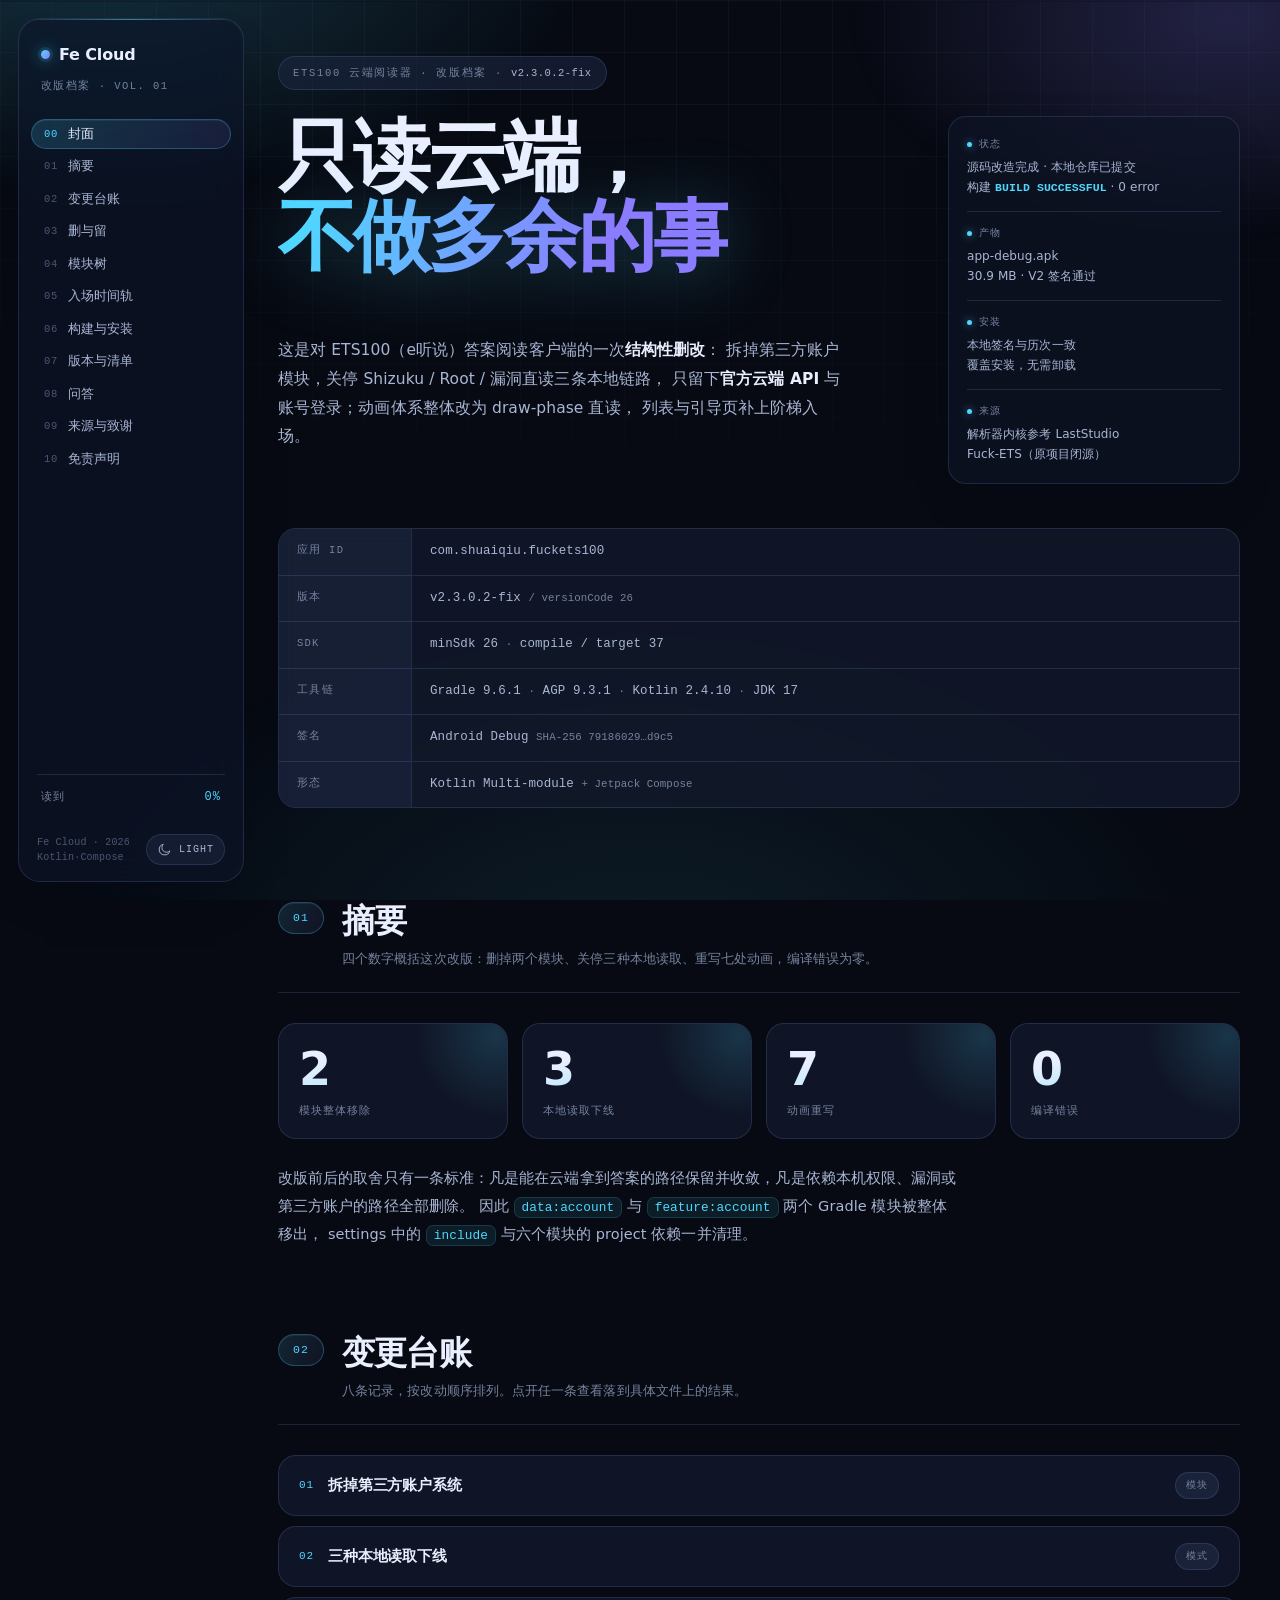
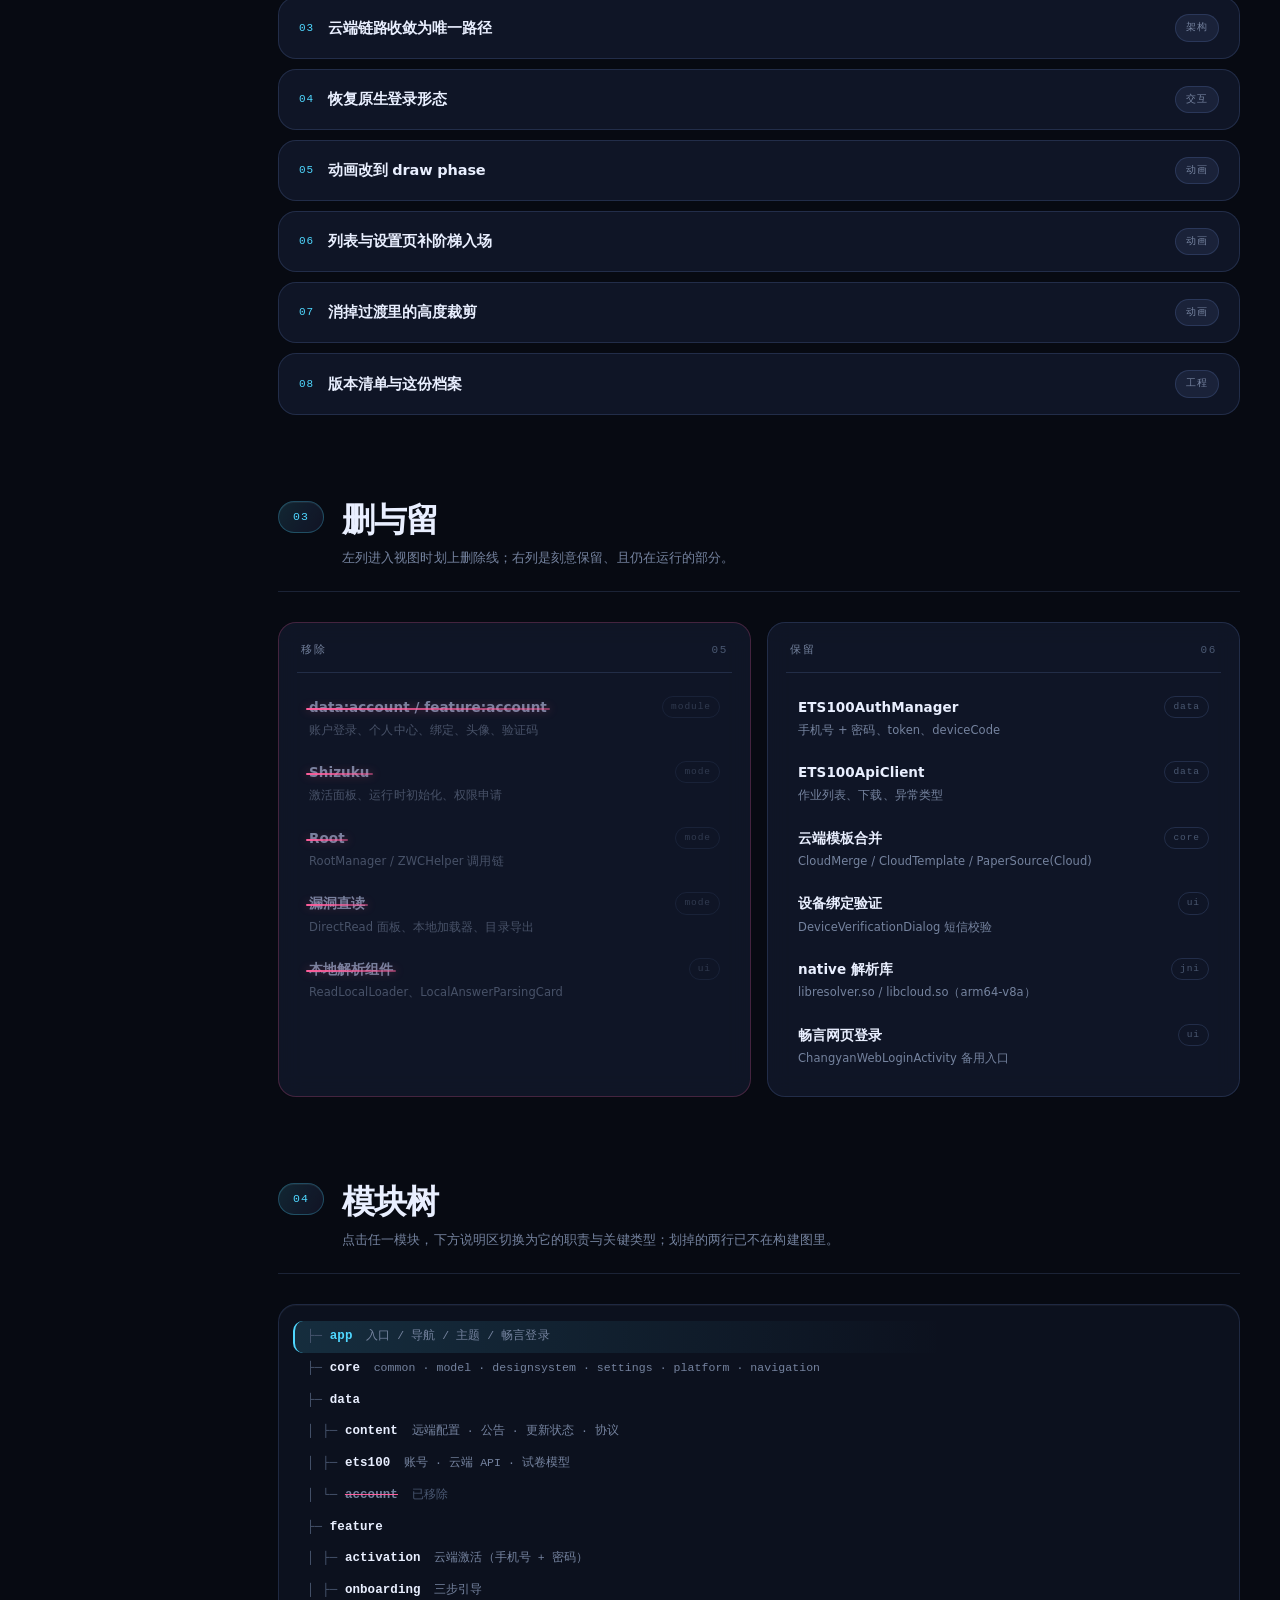
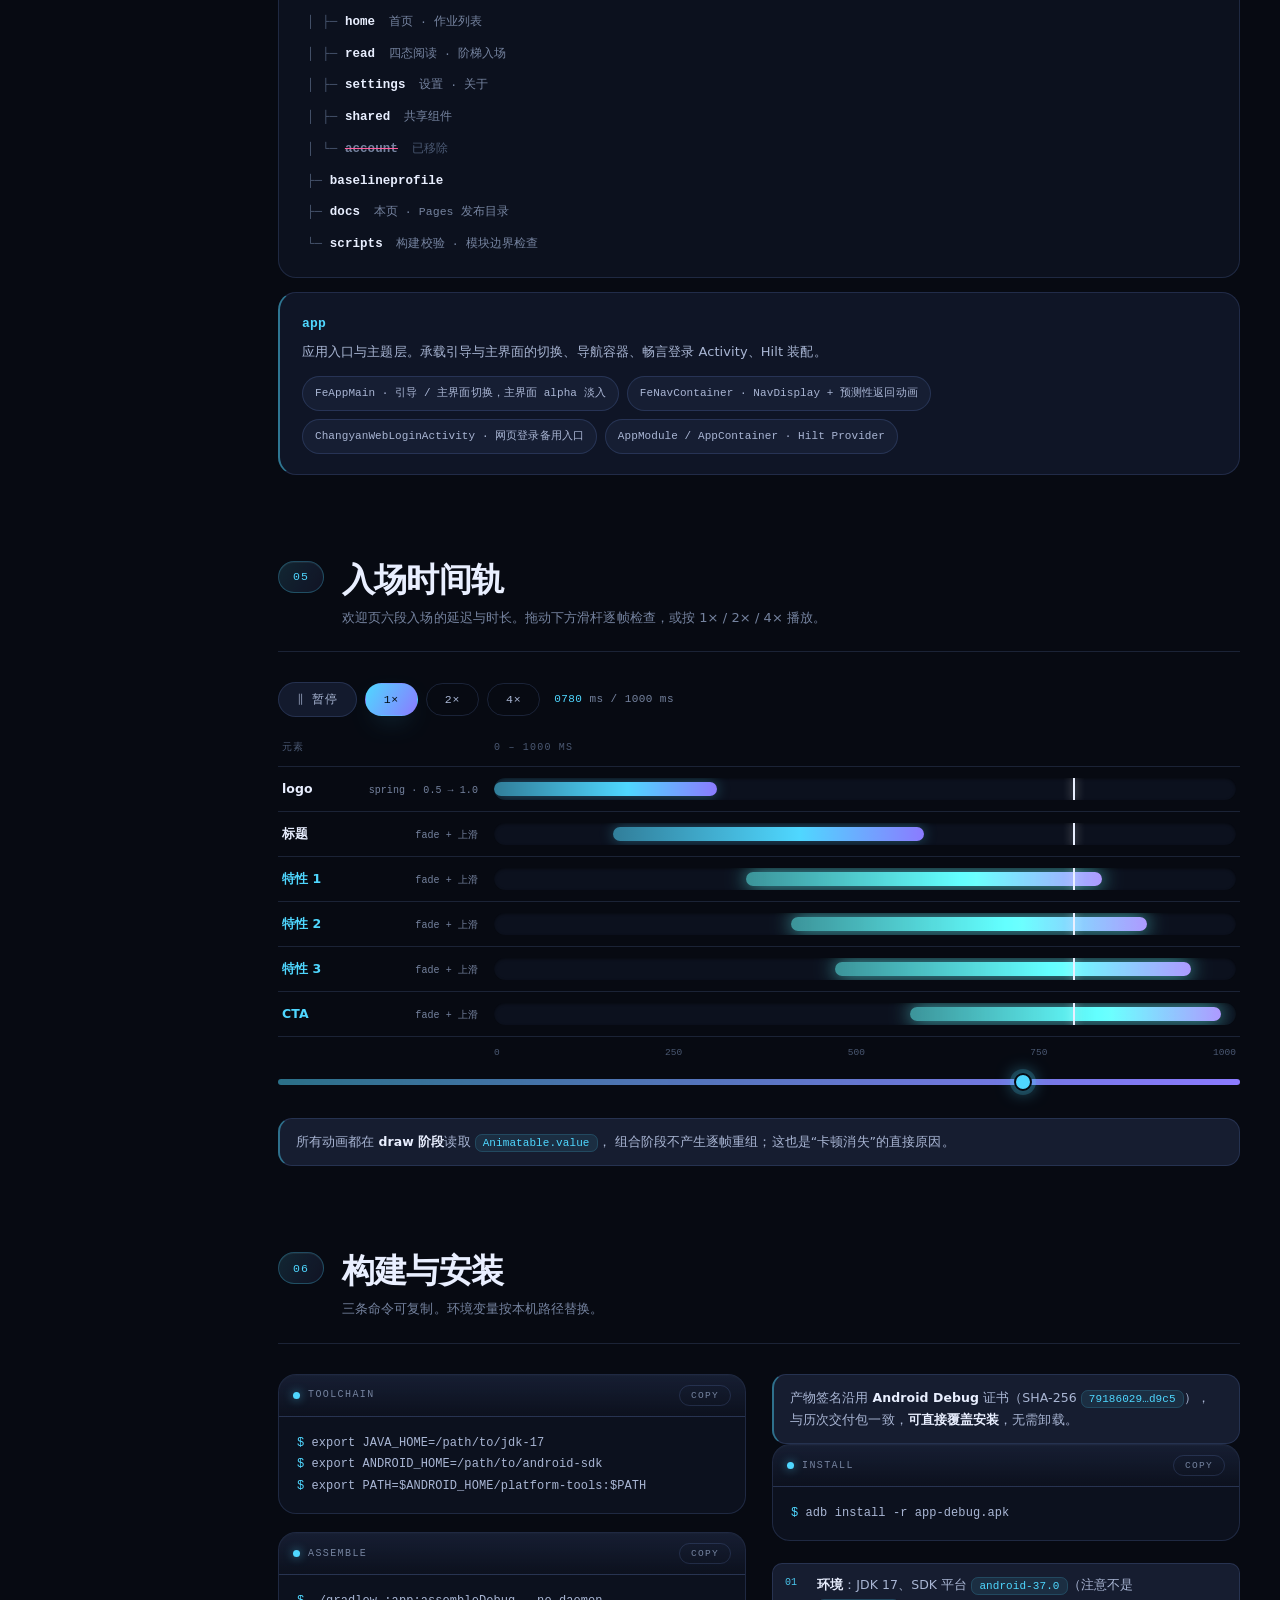
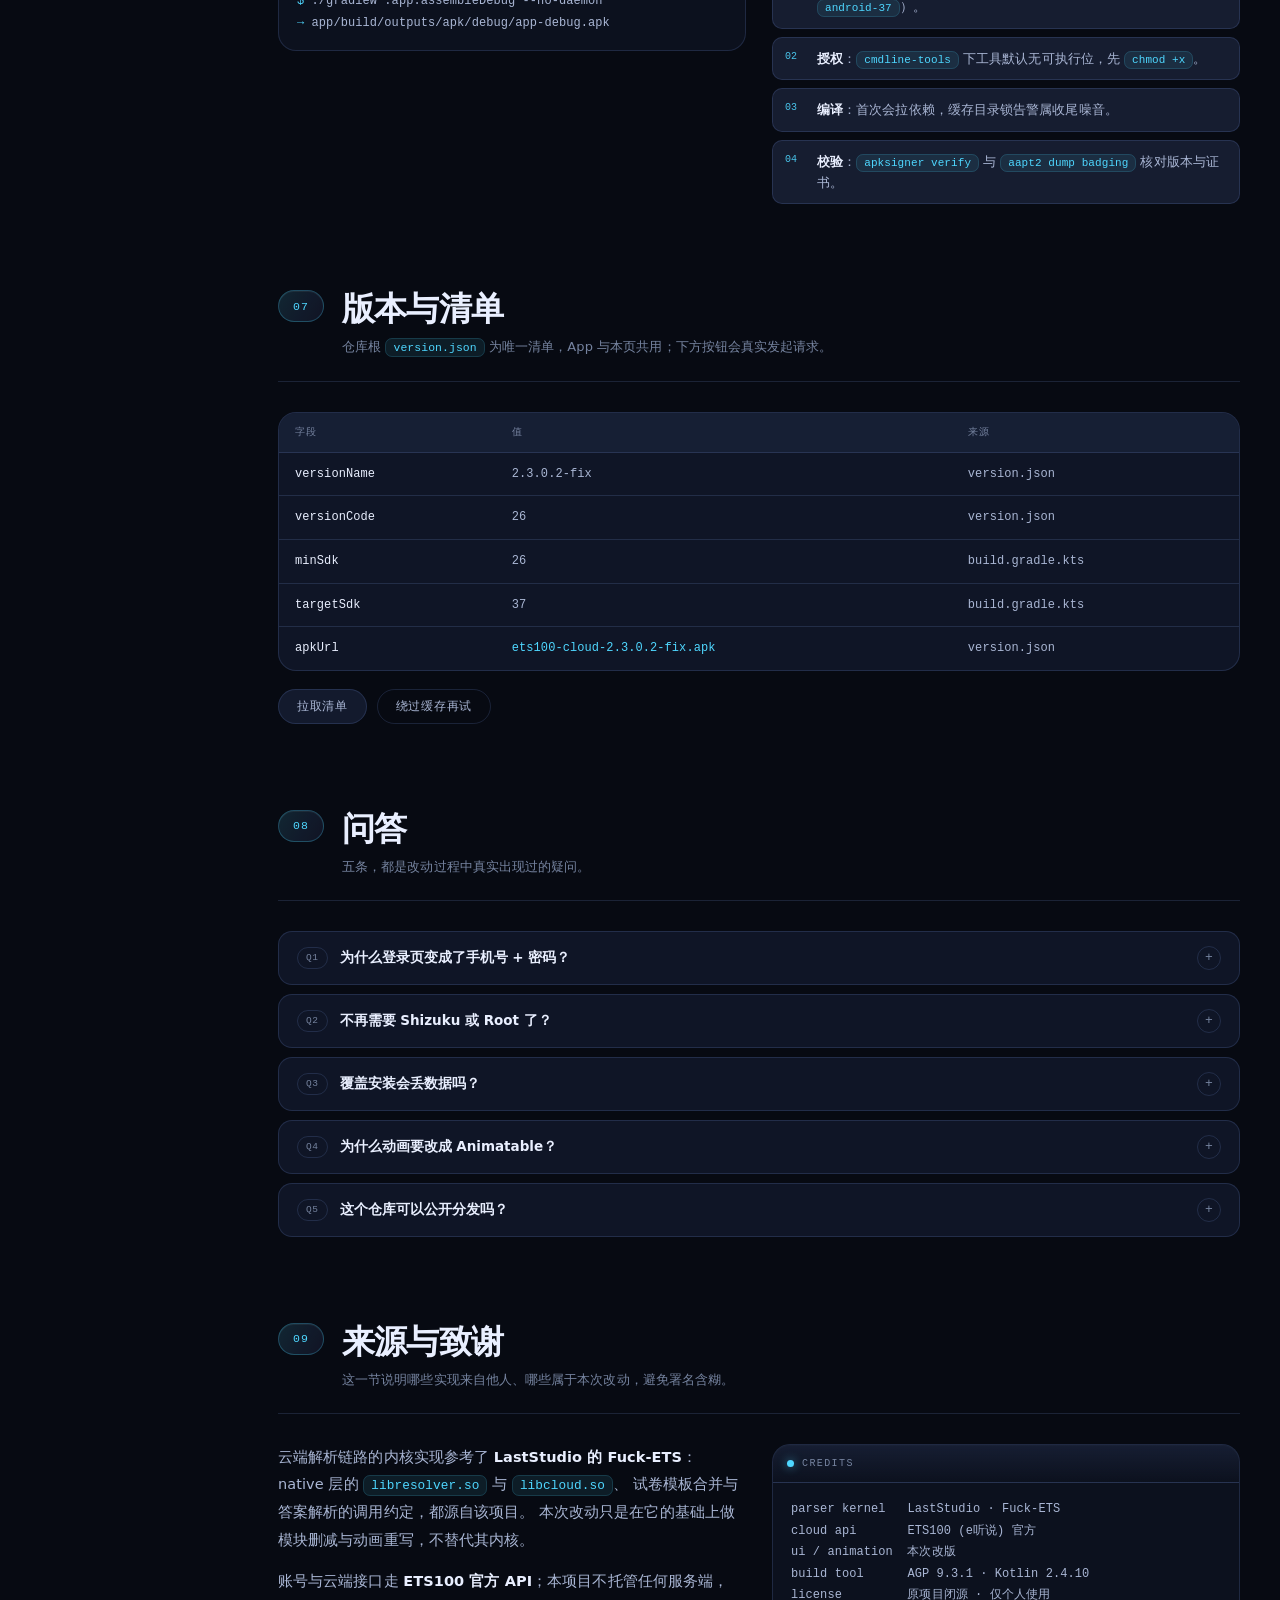
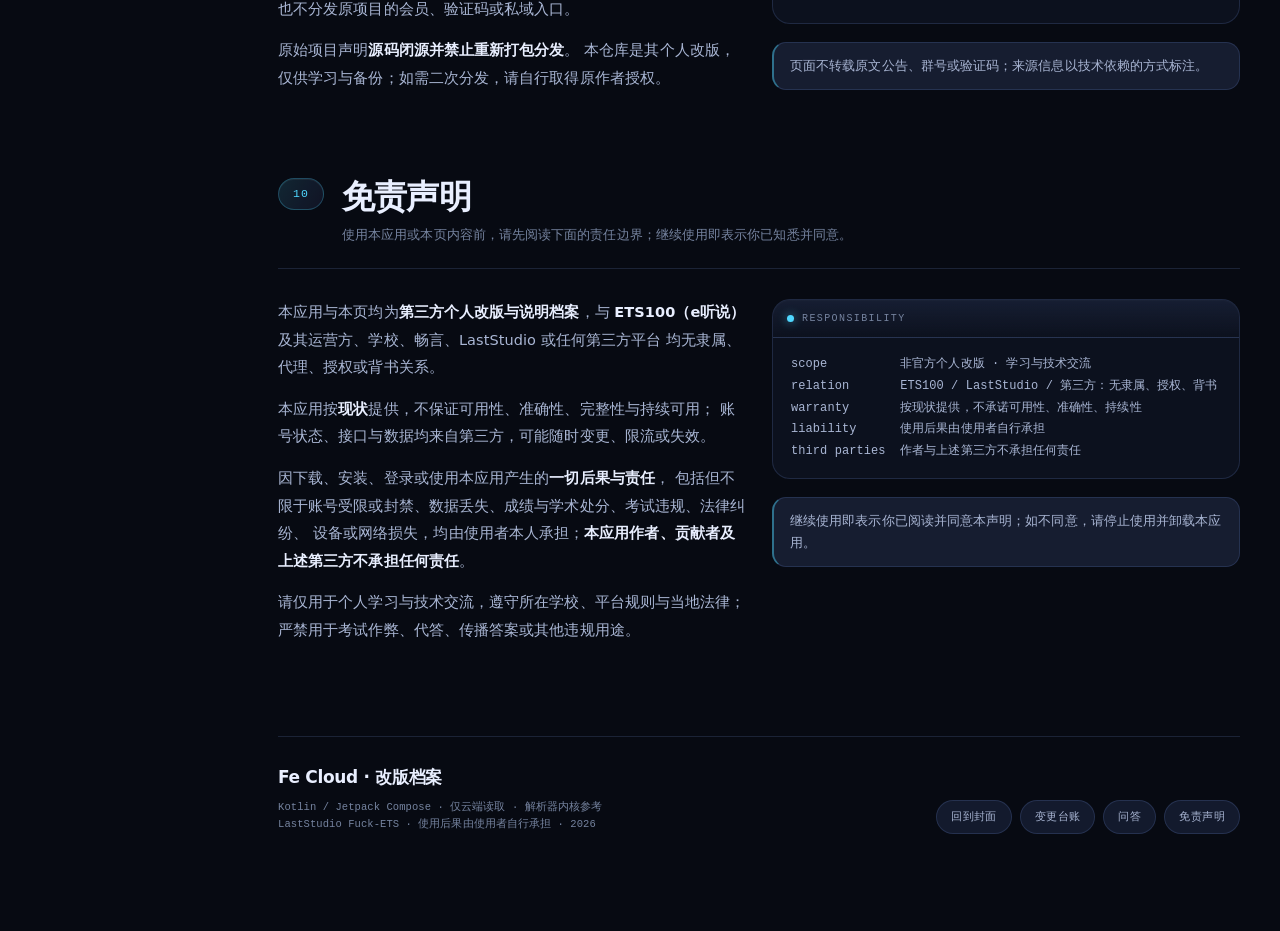
==== commit bfed2070: "feat: 应用与站点新增免责声明，版本升至 2.3.0.2-fix (26)" ====
--- a/docs/index.html
+++ b/docs/index.html
@@ -43,6 +43,7 @@
     <a class="toc-item" href="#release"><span class="no">07</span><span>版本与清单</span></a>
     <a class="toc-item" href="#qa"><span class="no">08</span><span>问答</span></a>
     <a class="toc-item" href="#colophon"><span class="no">09</span><span>来源与致谢</span></a>
+    <a class="toc-item" href="#disclaimer"><span class="no">10</span><span>免责声明</span></a>
   </nav>
 
   <div class="rail-spacer"></div>
@@ -77,7 +78,7 @@
     <!-- ============ 00 封面 ============ -->
     <section class="cover" id="cover">
       <p class="kicker">
-        ETS100 云端阅读器 · 改版档案 · <span id="verName">v2.3.0.1-fix</span>
+        ETS100 云端阅读器 · 改版档案 · <span id="verName">v2.3.0.2-fix</span>
       </p>
       <h1 class="cover-title">只读云端，<br /><em>不做多余的事</em></h1>
       <aside class="cover-aside">
@@ -109,7 +110,7 @@
       <table class="meta-table">
         <tbody>
           <tr><th>应用 ID</th><td>com.shuaiqiu.fuckets100</td></tr>
-          <tr><th>版本</th><td><span id="verName2">v2.3.0.1-fix</span> <span class="dim">/ versionCode <span id="verCode">25</span></span></td></tr>
+          <tr><th>版本</th><td><span id="verName2">v2.3.0.2-fix</span> <span class="dim">/ versionCode <span id="verCode">26</span></span></td></tr>
           <tr><th>SDK</th><td>minSdk 26 <span class="dim">·</span> compile / target 37</td></tr>
           <tr><th>工具链</th><td>Gradle 9.6.1 <span class="dim">·</span> AGP 9.3.1 <span class="dim">·</span> Kotlin 2.4.10 <span class="dim">·</span> JDK 17</td></tr>
           <tr><th>签名</th><td>Android Debug <span class="dim">SHA-256 79186029…d9c5</span></td></tr>
@@ -518,11 +519,11 @@
           <tr><th>字段</th><th>值</th><th>来源</th></tr>
         </thead>
         <tbody>
-          <tr><td>versionName</td><td id="tblName">2.3.0.1-fix</td><td>version.json</td></tr>
-          <tr><td>versionCode</td><td id="tblCode">25</td><td>version.json</td></tr>
+          <tr><td>versionName</td><td id="tblName">2.3.0.2-fix</td><td>version.json</td></tr>
+          <tr><td>versionCode</td><td id="tblCode">26</td><td>version.json</td></tr>
           <tr><td>minSdk</td><td>26</td><td>build.gradle.kts</td></tr>
           <tr><td>targetSdk</td><td>37</td><td>build.gradle.kts</td></tr>
-          <tr><td>apkUrl</td><td id="tblApk">Release · v2.3.0.1-fix</td><td>version.json</td></tr>
+          <tr><td>apkUrl</td><td id="tblApk">Release · v2.3.0.2-fix</td><td>version.json</td></tr>
         </tbody>
       </table>
 
@@ -650,15 +651,63 @@
       </div>
     </section>
 
+    <!-- ============ 10 免责声明 ============ -->
+    <section class="section" id="disclaimer">
+      <div class="section-head">
+        <div class="section-no">10</div>
+        <div>
+          <h2 class="section-title">免责声明</h2>
+          <p class="section-note">使用本应用或本页内容前，请先阅读下面的责任边界；继续使用即表示你已知悉并同意。</p>
+        </div>
+      </div>
+
+      <div class="build-grid">
+        <div>
+          <p class="lede">
+            本应用与本页均为<strong>第三方个人改版与说明档案</strong>，与
+            <b>ETS100（e听说）</b>及其运营方、学校、畅言、LastStudio 或任何第三方平台
+            均无隶属、代理、授权或背书关系。
+          </p>
+          <p class="lede">
+            本应用按<strong>现状</strong>提供，不保证可用性、准确性、完整性与持续可用；
+            账号状态、接口与数据均来自第三方，可能随时变更、限流或失效。
+          </p>
+          <p class="lede">
+            因下载、安装、登录或使用本应用产生的<strong>一切后果与责任</strong>，
+            包括但不限于账号受限或封禁、数据丢失、成绩与学术处分、考试违规、法律纠纷、
+            设备或网络损失，均由使用者本人承担；<b>本应用作者、贡献者及上述第三方不承担任何责任</b>。
+          </p>
+          <p class="lede">
+            请仅用于个人学习与技术交流，遵守所在学校、平台规则与当地法律；
+            严禁用于考试作弊、代答、传播答案或其他违规用途。
+          </p>
+        </div>
+        <div>
+          <div class="cmd">
+            <div class="cmd-head"><span>Responsibility</span></div>
+            <div class="cmd-body">scope          非官方个人改版 · 学习与技术交流
+relation       ETS100 / LastStudio / 第三方：无隶属、授权、背书
+warranty       按现状提供，不承诺可用性、准确性、持续性
+liability      使用后果由使用者自行承担
+third parties  作者与上述第三方不承担任何责任</div>
+          </div>
+          <p class="side-note" style="margin-top:18px;">
+            继续使用即表示你已阅读并同意本声明；如不同意，请停止使用并卸载本应用。
+          </p>
+        </div>
+      </div>
+    </section>
+
     <footer class="foot">
       <div>
         <p class="foot-title">Fe Cloud · 改版档案</p>
-        <p class="foot-meta">Kotlin / Jetpack Compose · 仅云端读取 · 解析器内核参考 LastStudio Fuck-ETS · 2026</p>
+        <p class="foot-meta">Kotlin / Jetpack Compose · 仅云端读取 · 解析器内核参考 LastStudio Fuck-ETS · 使用后果由使用者自行承担 · 2026</p>
       </div>
       <div class="foot-links">
         <a href="#cover">回到封面</a>
         <a href="#ledger">变更台账</a>
         <a href="#qa">问答</a>
+        <a href="#disclaimer">免责声明</a>
       </div>
     </footer>
 
--- a/docs/assets/style.css
+++ b/docs/assets/style.css
@@ -1416,9 +1416,10 @@
 
 .reveal {
   opacity: 0;
-  transform: translateY(16px);
-  transition: opacity 0.62s cubic-bezier(0.22, 0.61, 0.36, 1),
-    transform 0.62s cubic-bezier(0.22, 0.61, 0.36, 1);
+  transform: translateY(22px);
+  transition:
+    opacity 0.62s cubic-bezier(0.22, 0.61, 0.36, 1) var(--reveal-delay, 0ms),
+    transform 0.62s cubic-bezier(0.22, 0.61, 0.36, 1) var(--reveal-delay, 0ms);
 }
 .reveal.is-in { opacity: 1; transform: none; }
 
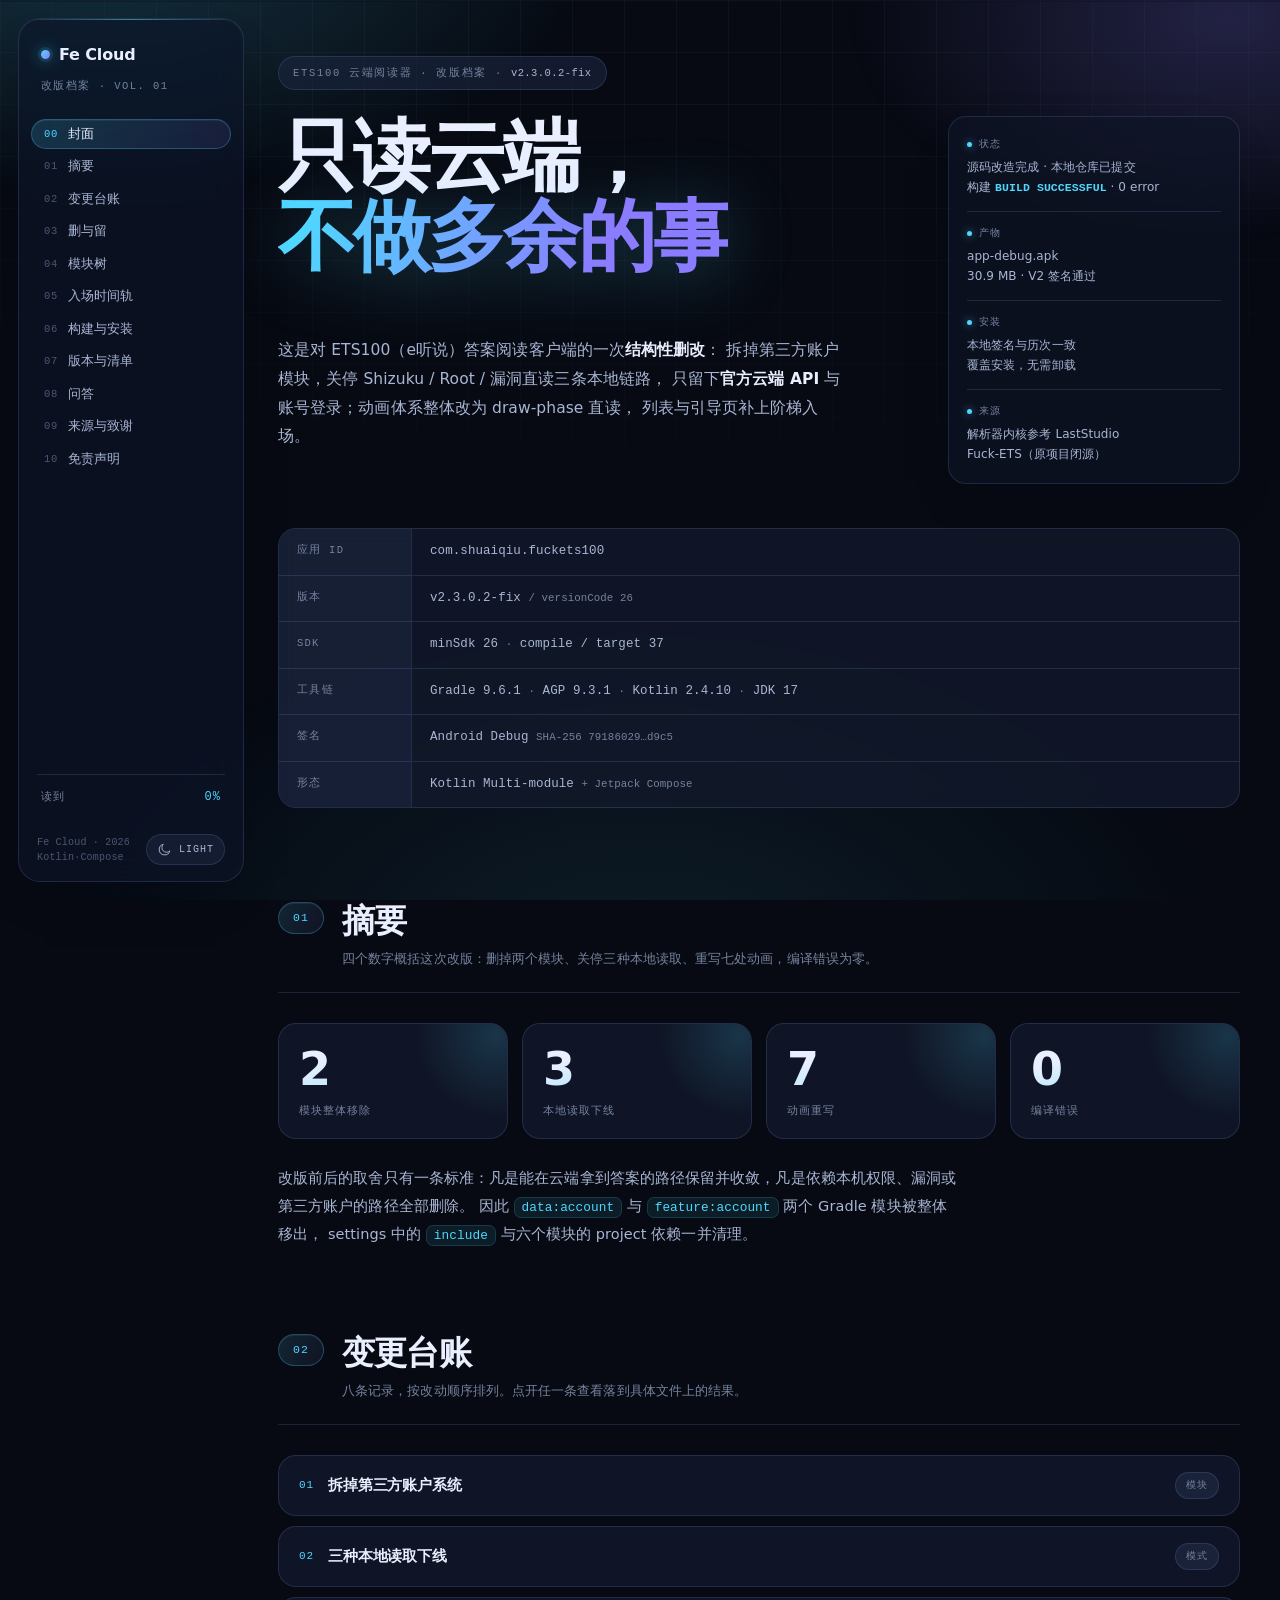
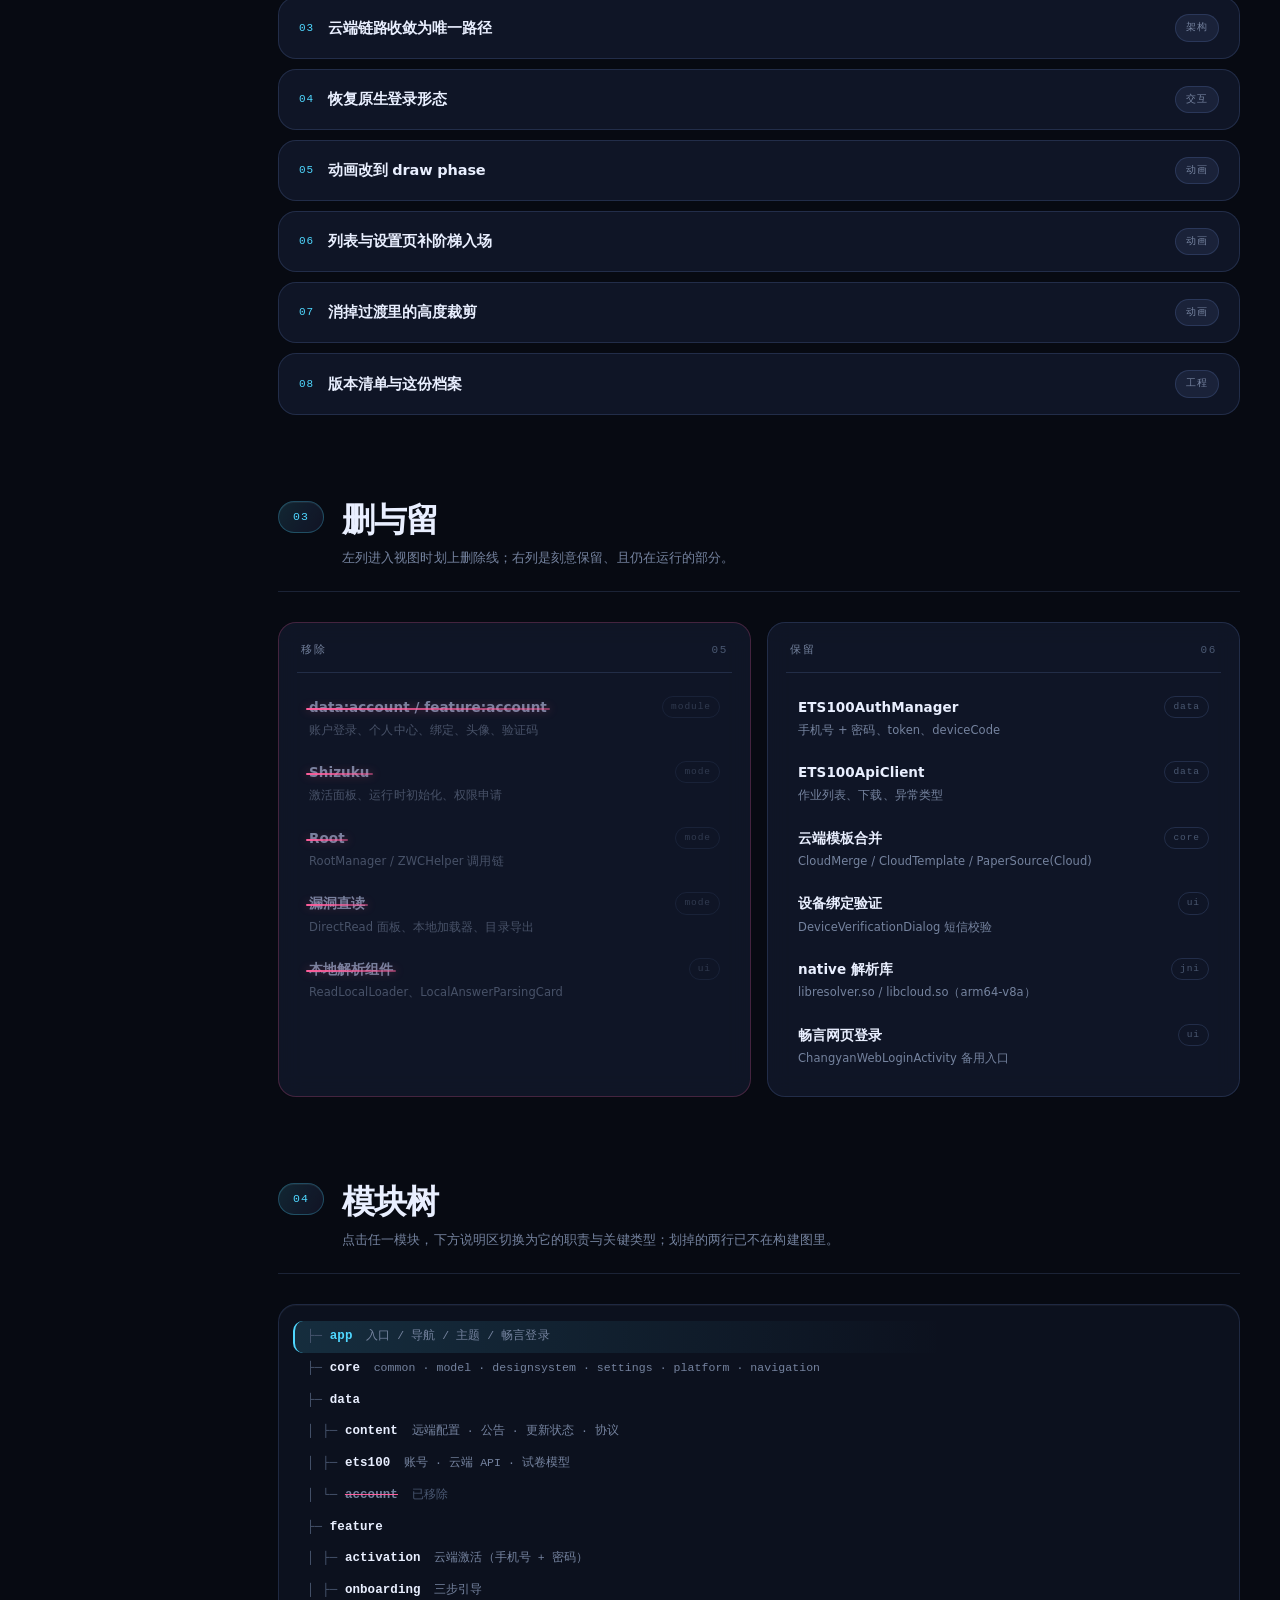
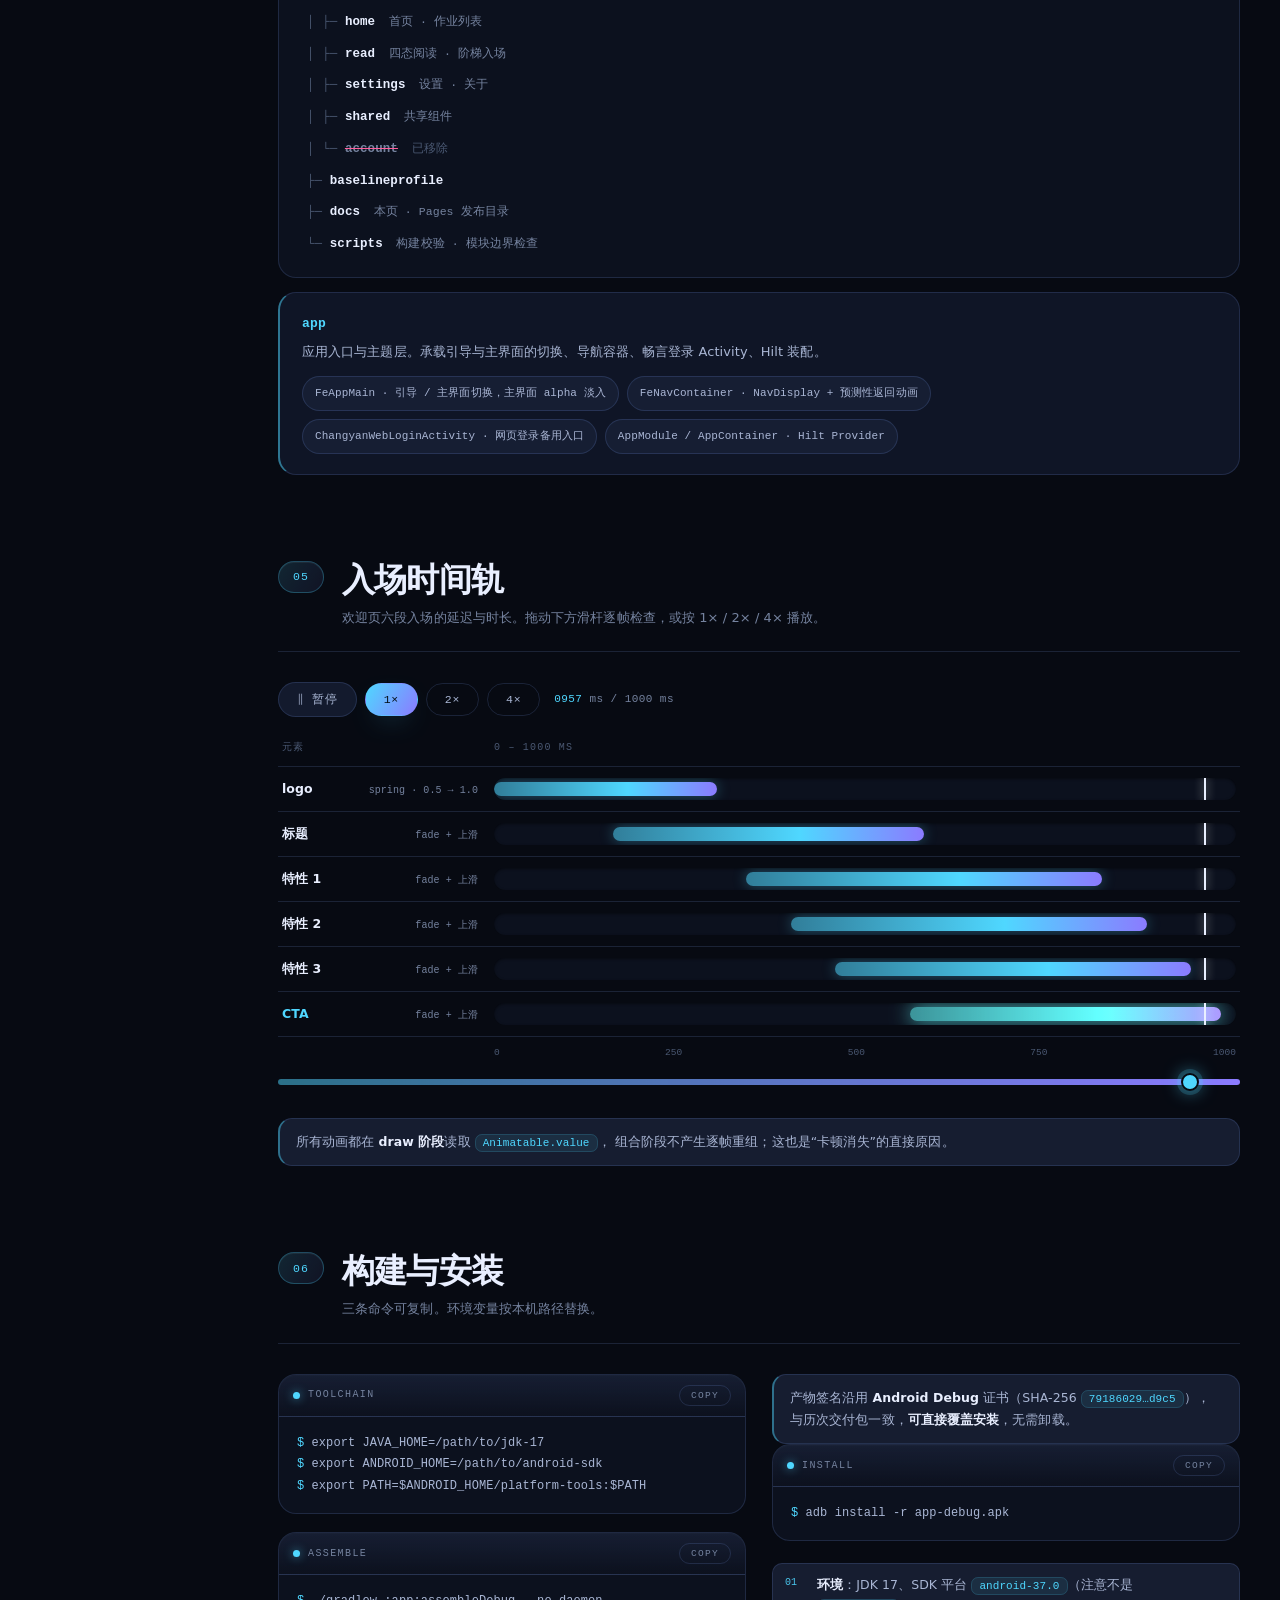
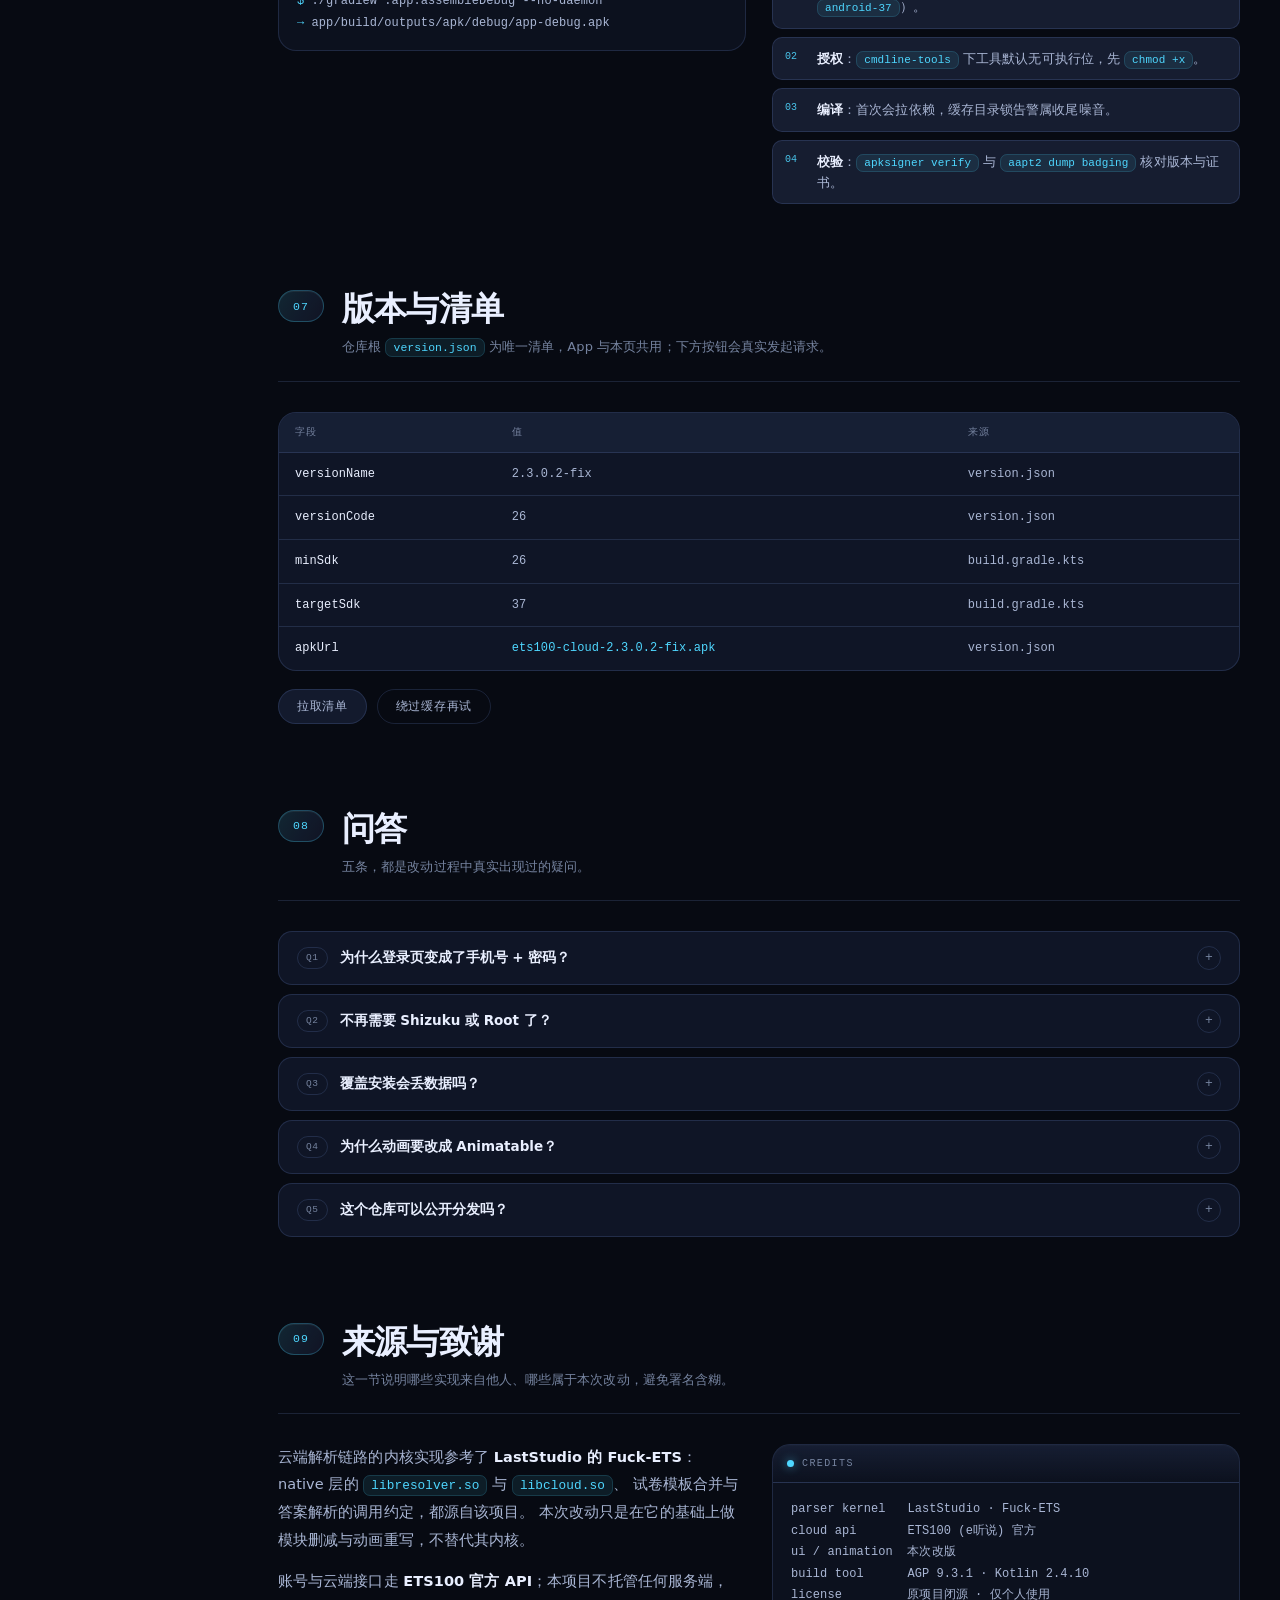
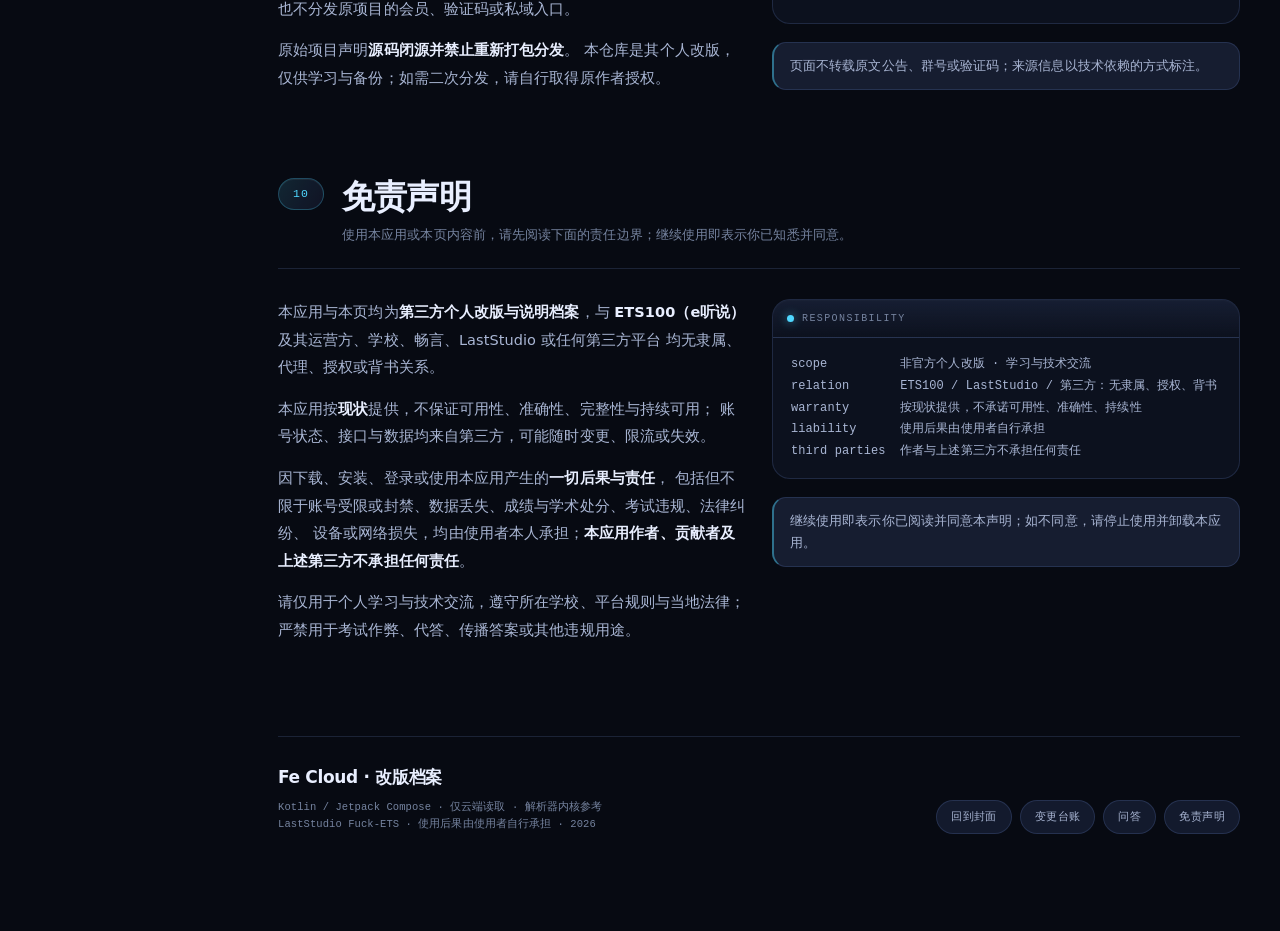
==== commit fcff8667: "chore(site): 静态资源加版本号防缓存" ====
--- a/docs/index.html
+++ b/docs/index.html
@@ -9,7 +9,7 @@
 <link rel="icon" href="assets/icon-192.png" type="image/png" />
 <link rel="apple-touch-icon" href="assets/icon-192.png" />
 <link rel="manifest" href="manifest.webmanifest" />
-<link rel="stylesheet" href="assets/style.css" />
+<link rel="stylesheet" href="assets/style.css?v=2.3.0.2" />
 <meta property="og:title" content="Fe Cloud — ETS100 云端阅读器改版档案" />
 <meta property="og:description" content="只读云端。移除账户系统与三种本地读取模式，动画改为 draw-phase 直读。" />
 <meta property="og:type" content="article" />
@@ -716,6 +716,6 @@
 
 <div class="toast" id="toast" role="status" aria-live="polite"></div>
 
-<script src="assets/main.js"></script>
+<script src="assets/main.js?v=2.3.0.2"></script>
 </body>
 </html>
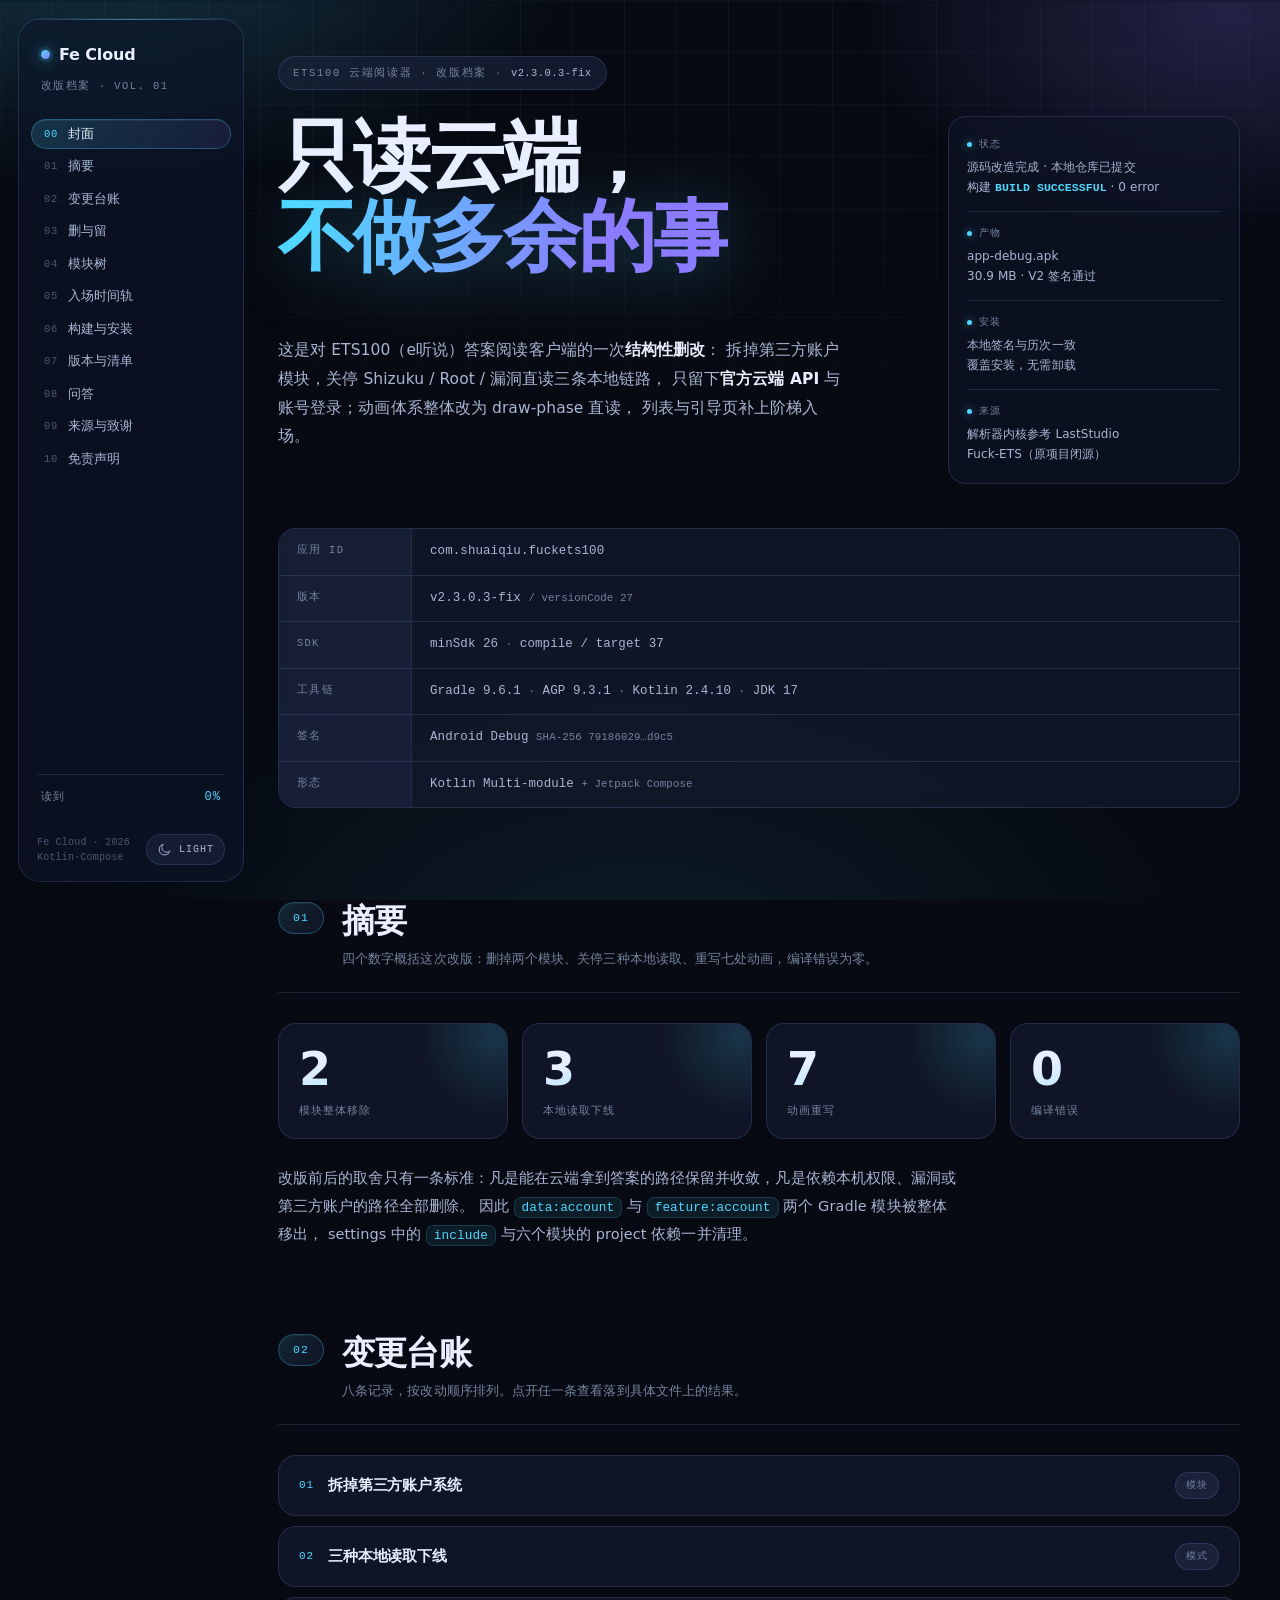
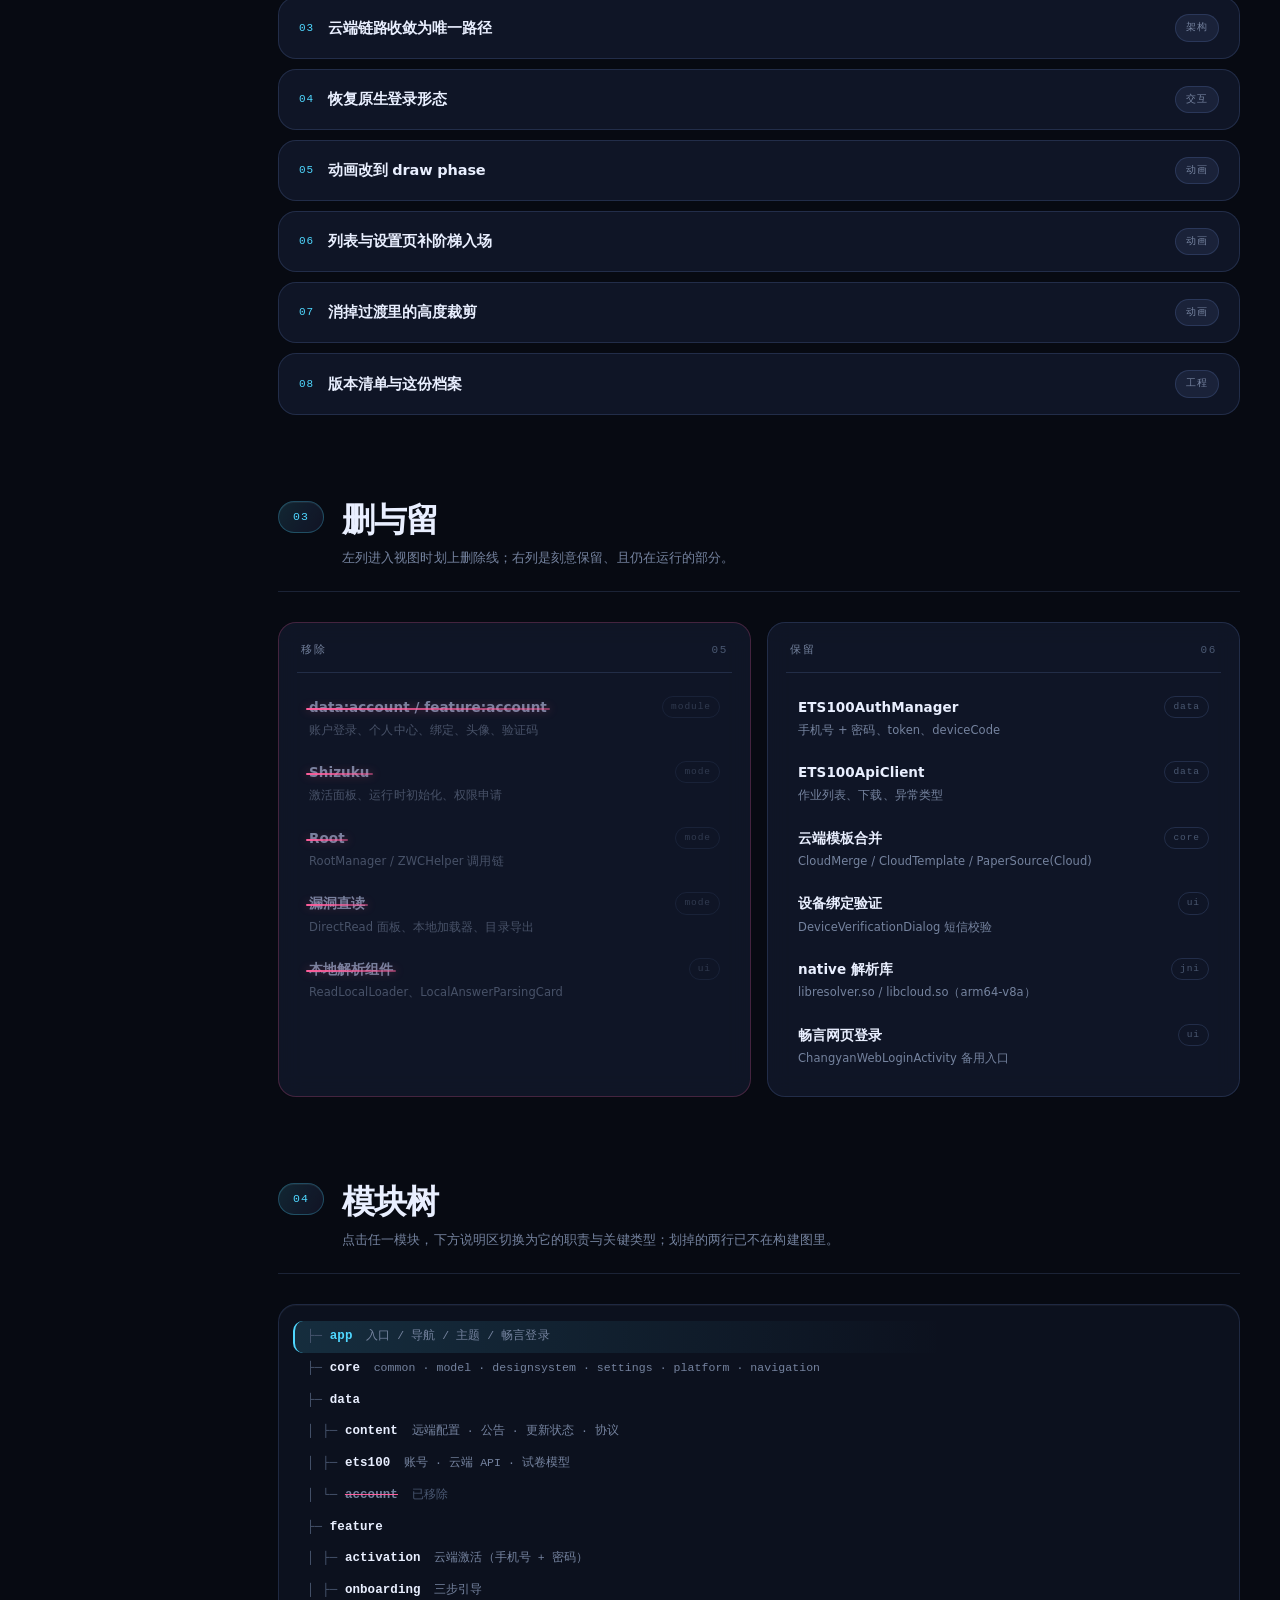
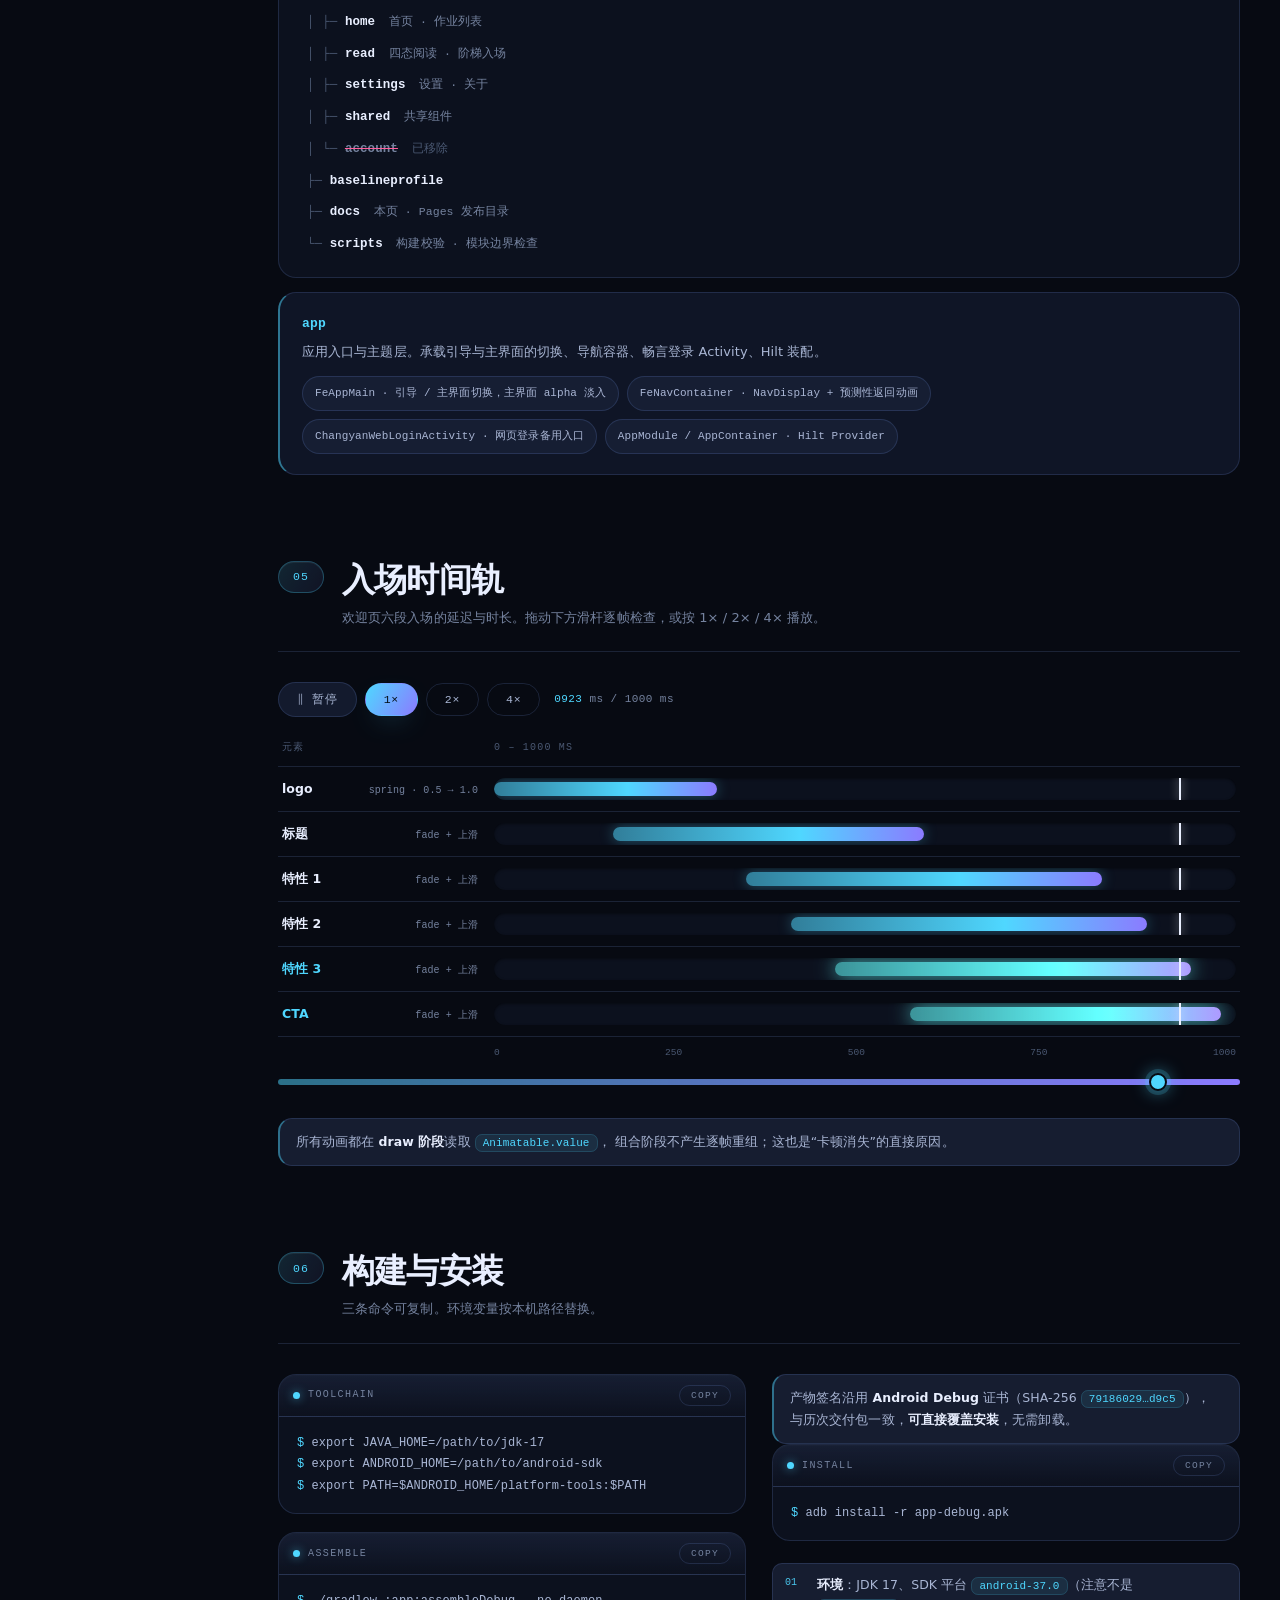
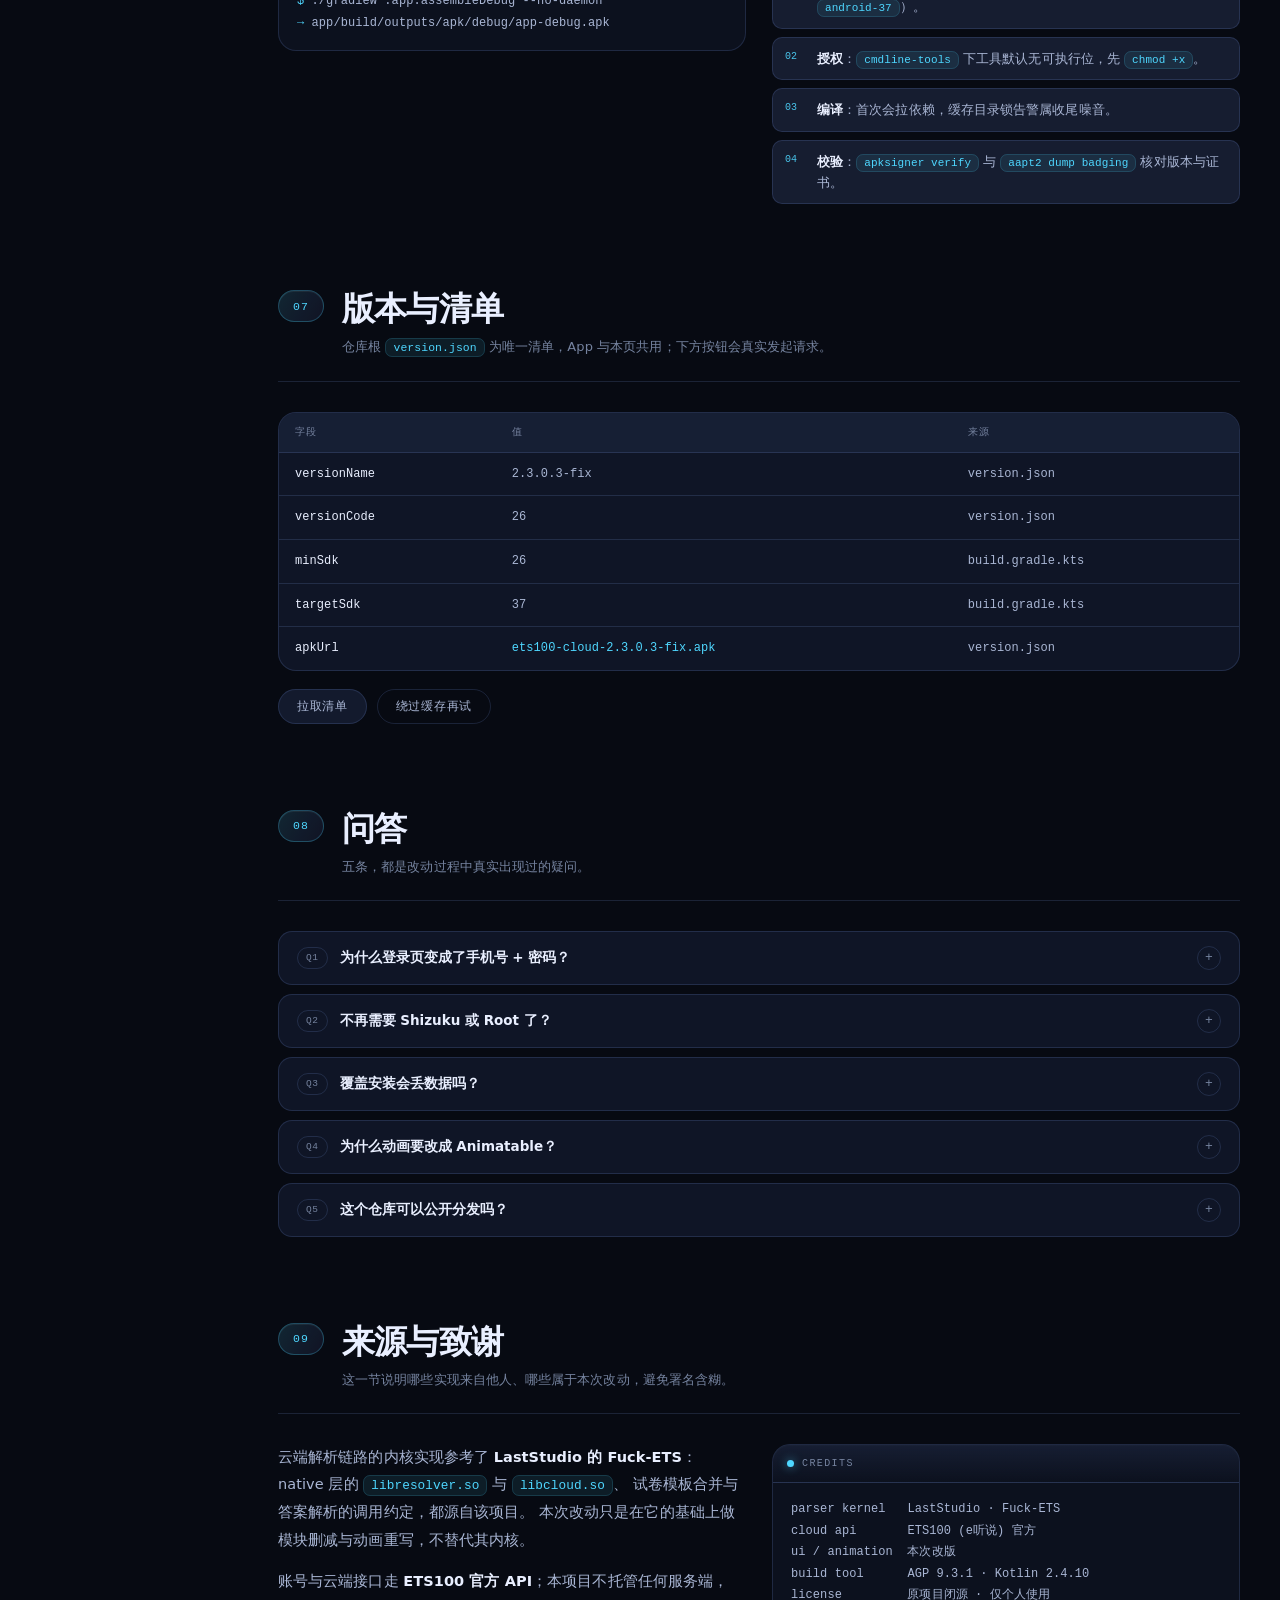
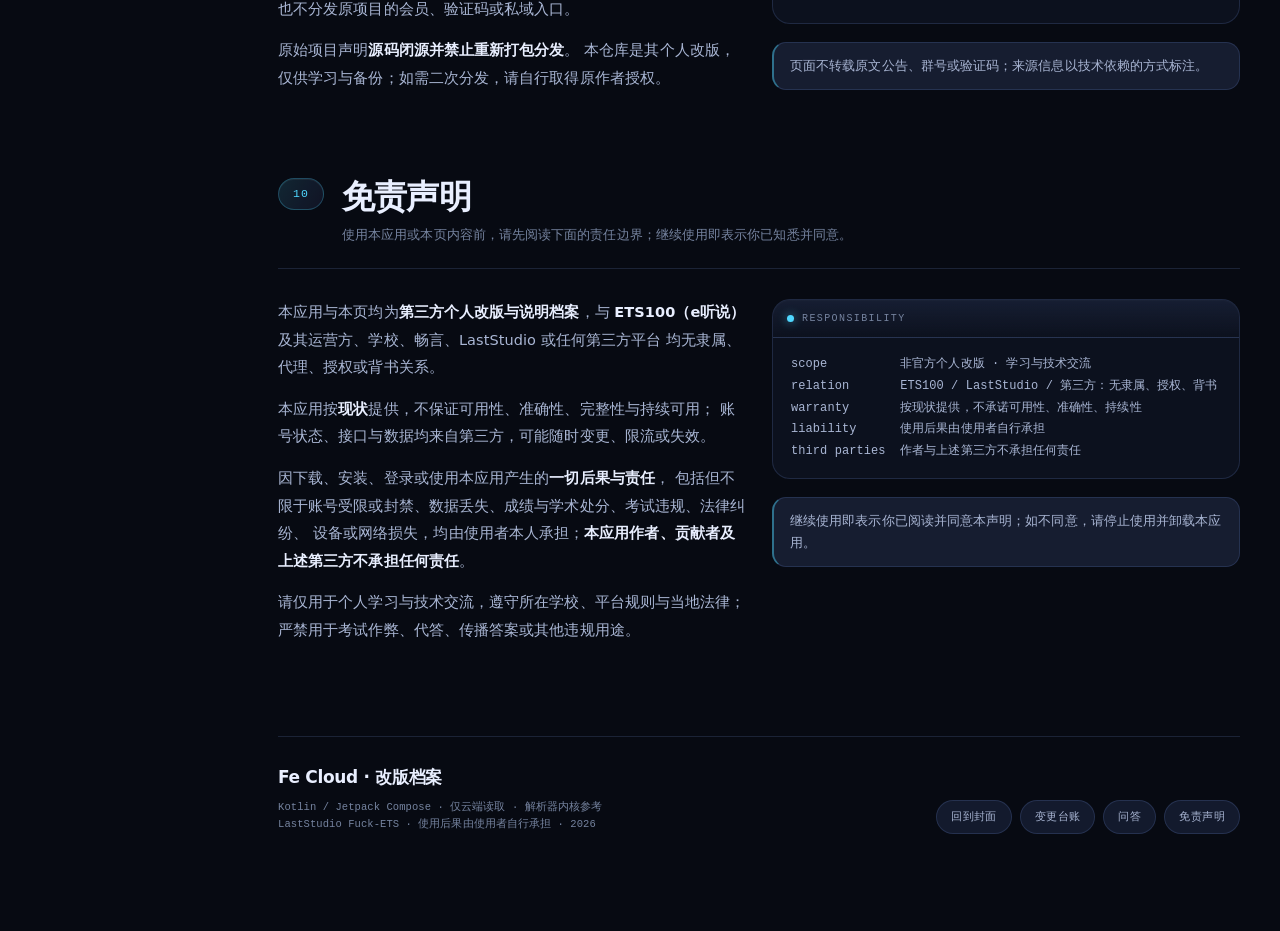
==== commit 0abddb2f: "fix(read): 空结果时保留作业分类选择器，版本升至 2.3.0.3-fix (27)" ====
--- a/docs/index.html
+++ b/docs/index.html
@@ -78,7 +78,7 @@
     <!-- ============ 00 封面 ============ -->
     <section class="cover" id="cover">
       <p class="kicker">
-        ETS100 云端阅读器 · 改版档案 · <span id="verName">v2.3.0.2-fix</span>
+        ETS100 云端阅读器 · 改版档案 · <span id="verName">v2.3.0.3-fix</span>
       </p>
       <h1 class="cover-title">只读云端，<br /><em>不做多余的事</em></h1>
       <aside class="cover-aside">
@@ -110,7 +110,7 @@
       <table class="meta-table">
         <tbody>
           <tr><th>应用 ID</th><td>com.shuaiqiu.fuckets100</td></tr>
-          <tr><th>版本</th><td><span id="verName2">v2.3.0.2-fix</span> <span class="dim">/ versionCode <span id="verCode">26</span></span></td></tr>
+          <tr><th>版本</th><td><span id="verName2">v2.3.0.3-fix</span> <span class="dim">/ versionCode <span id="verCode">27</span></span></td></tr>
           <tr><th>SDK</th><td>minSdk 26 <span class="dim">·</span> compile / target 37</td></tr>
           <tr><th>工具链</th><td>Gradle 9.6.1 <span class="dim">·</span> AGP 9.3.1 <span class="dim">·</span> Kotlin 2.4.10 <span class="dim">·</span> JDK 17</td></tr>
           <tr><th>签名</th><td>Android Debug <span class="dim">SHA-256 79186029…d9c5</span></td></tr>
@@ -519,11 +519,11 @@
           <tr><th>字段</th><th>值</th><th>来源</th></tr>
         </thead>
         <tbody>
-          <tr><td>versionName</td><td id="tblName">2.3.0.2-fix</td><td>version.json</td></tr>
+          <tr><td>versionName</td><td id="tblName">2.3.0.3-fix</td><td>version.json</td></tr>
           <tr><td>versionCode</td><td id="tblCode">26</td><td>version.json</td></tr>
           <tr><td>minSdk</td><td>26</td><td>build.gradle.kts</td></tr>
           <tr><td>targetSdk</td><td>37</td><td>build.gradle.kts</td></tr>
-          <tr><td>apkUrl</td><td id="tblApk">Release · v2.3.0.2-fix</td><td>version.json</td></tr>
+          <tr><td>apkUrl</td><td id="tblApk">Release · v2.3.0.3-fix</td><td>version.json</td></tr>
         </tbody>
       </table>
 
